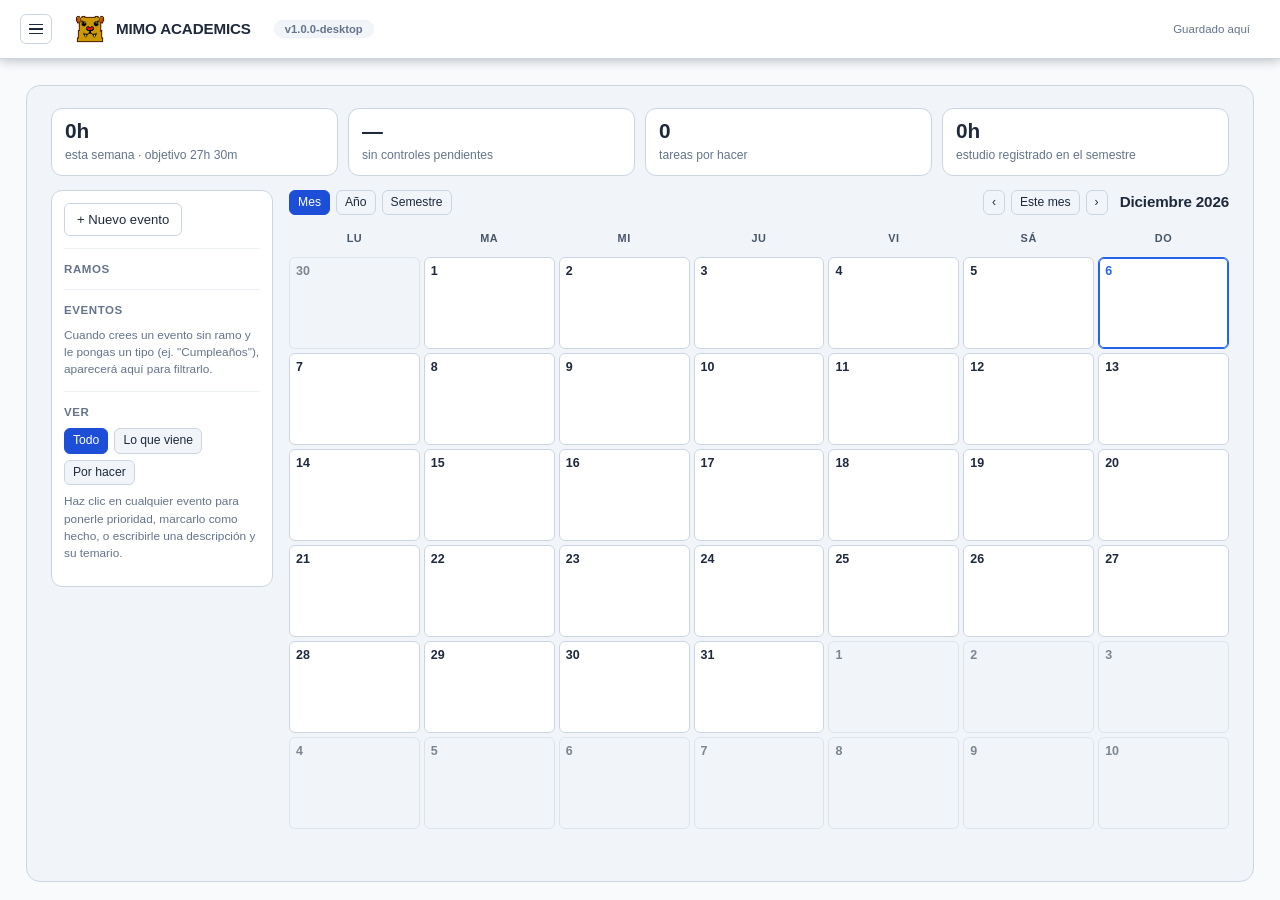
==== index.html @ 7f1ddf47 "Ajustes de la seccion Tiempo: avisos, notificacion del sistema y timbre La ventana de Tiempo deja de" ====
<!DOCTYPE html>
<html lang="es">
<head>
<meta charset="utf-8">
<meta name="viewport" content="width=device-width, initial-scale=1">
<!-- PWA: el manifiesto permite INSTALAR la app; theme-color tine la barra del sistema.
     Solo tienen efecto servida por http(s) (el lanzador); con file:// se ignoran. -->
<link rel="manifest" href="manifest.json">
<meta name="theme-color" content="#2563eb">
<title>Mimo Academics 1.0.0-desktop</title>
<!-- La version NO se escribe a mano en ningun sitio: aqui va el marcador 1.0.0-desktop y la
     pone el armador (mimo_config/construir/index.py) al construir, desde su unica VERSION.
     El armador escribe tambien version.json. Subir de version = cambiar UNA linea: VERSION.
     #datos-version[data-local], mas abajo, lleva el MISMO marcador; de ahi lo lee el semaforo
     (06-actualizar.js). No repongas un numero a mano: el armador aborta si no lo encuentra. -->
<!-- El icono de la pestana. PNG propio, 32x32, ruta relativa: vale igual en el lanzador
     y al abrir el archivo con doble clic. -->
<link rel="icon" type="image/png" href="iconos/icon-32.png">
<!-- El estilo, en dos capas: general.css trae la estructura y la forma (tipografia,
     tamanos, rejillas), y cada tema-*.css trae SOLO la paleta de colores de un tema.
     Se cargan todos los temas y el que manda es la clase que lleva el <body>; asi cambiar
     de tema es instantaneo y no hay que recargar nada. -->
<link rel="stylesheet" href="css/general.css">
<!-- La ventana de aviso propia. Sustituye a confirm/alert/prompt: en la aplicacion de
     escritorio esos dialogos NO se muestran, y un boton que borra seguia sin consultar. -->
<link rel="stylesheet" href="css/aviso.css">
<link rel="stylesheet" href="css/tema-clasico.css">
<link rel="stylesheet" href="css/tema-negro.css">
<link rel="stylesheet" href="css/tema-medianoche.css">
<link rel="stylesheet" href="css/tema-deepsea.css">
<link rel="stylesheet" href="css/tema-bosque.css">
<link rel="stylesheet" href="css/tema-sepia.css">
<link rel="stylesheet" href="css/tema-vino.css">
<link rel="stylesheet" href="css/tema-pinky.css">
<link rel="stylesheet" href="css/tema-alto-contraste.css">
<!-- Ajustes avanzados: tema, colores de estado, densidad y demas. Lo llena el programa. -->
<style id="av-vars"></style>
</head>
<body class="tema-clasico">
<svg xmlns="http://www.w3.org/2000/svg" style="display:none" aria-hidden="true"><symbol id="ACC-01" data-nombre="pencil" viewBox="0 0 24 24" fill="none" stroke="currentColor" stroke-width="2" stroke-linecap="round" stroke-linejoin="round"><path d="M21.174 6.812a1 1 0 0 0-3.986-3.987L3.842 16.174a2 2 0 0 0-.5.83l-1.321 4.352a.5.5 0 0 0 .623.622l4.353-1.32a2 2 0 0 0 .83-.497z" /> <path d="m15 5 4 4" /></symbol>
<symbol id="ACC-02" data-nombre="copy" viewBox="0 0 24 24" fill="none" stroke="currentColor" stroke-width="2" stroke-linecap="round" stroke-linejoin="round"><rect x="8" y="8" rx="2" ry="2" /> <path d="M4 16c-1.1 0-2-.9-2-2V4c0-1.1.9-2 2-2h10c1.1 0 2 .9 2 2" /></symbol>
<symbol id="ACC-03" data-nombre="settings" viewBox="0 0 24 24" fill="none" stroke="currentColor" stroke-width="2" stroke-linecap="round" stroke-linejoin="round"><path d="M9.671 4.136a2.34 2.34 0 0 1 4.659 0 2.34 2.34 0 0 0 3.319 1.915 2.34 2.34 0 0 1 2.33 4.033 2.34 2.34 0 0 0 0 3.831 2.34 2.34 0 0 1-2.33 4.033 2.34 2.34 0 0 0-3.319 1.915 2.34 2.34 0 0 1-4.659 0 2.34 2.34 0 0 0-3.32-1.915 2.34 2.34 0 0 1-2.33-4.033 2.34 2.34 0 0 0 0-3.831A2.34 2.34 0 0 1 6.35 6.051a2.34 2.34 0 0 0 3.319-1.915" /> <circle cx="12" cy="12" r="3" /></symbol>
<symbol id="ACC-04" data-nombre="funnel" viewBox="0 0 24 24" fill="none" stroke="currentColor" stroke-width="2" stroke-linecap="round" stroke-linejoin="round"><path d="M10 20a1 1 0 0 0 .553.895l2 1A1 1 0 0 0 14 21v-7a2 2 0 0 1 .517-1.341L21.74 4.67A1 1 0 0 0 21 3H3a1 1 0 0 0-.742 1.67l7.225 7.989A2 2 0 0 1 10 14z" /></symbol>
<symbol id="ACC-05" data-nombre="plus" viewBox="0 0 24 24" fill="none" stroke="currentColor" stroke-width="2" stroke-linecap="round" stroke-linejoin="round"><path d="M5 12h14" /> <path d="M12 5v14" /></symbol>
<symbol id="ACC-06" data-nombre="minus" viewBox="0 0 24 24" fill="none" stroke="currentColor" stroke-width="2" stroke-linecap="round" stroke-linejoin="round"><path d="M5 12h14" /></symbol>
<symbol id="ACC-07" data-nombre="refresh-cw" viewBox="0 0 24 24" fill="none" stroke="currentColor" stroke-width="2" stroke-linecap="round" stroke-linejoin="round"><path d="M3 12a9 9 0 0 1 9-9 9.75 9.75 0 0 1 6.74 2.74L21 8" /> <path d="M21 3v5h-5" /> <path d="M21 12a9 9 0 0 1-9 9 9.75 9.75 0 0 1-6.74-2.74L3 16" /> <path d="M8 16H3v5" /></symbol>
<symbol id="ACC-08" data-nombre="share-2" viewBox="0 0 24 24" fill="none" stroke="currentColor" stroke-width="2" stroke-linecap="round" stroke-linejoin="round"><circle cx="18" cy="5" r="3" /> <circle cx="6" cy="12" r="3" /> <circle cx="18" cy="19" r="3" /> <line x1="8.59" x2="15.42" y1="13.51" y2="17.49" /> <line x1="15.41" x2="8.59" y1="6.51" y2="10.49" /></symbol>
<symbol id="ACC-09" data-nombre="printer" viewBox="0 0 24 24" fill="none" stroke="currentColor" stroke-width="2" stroke-linecap="round" stroke-linejoin="round"><path d="M6 18H4a2 2 0 0 1-2-2v-5a2 2 0 0 1 2-2h16a2 2 0 0 1 2 2v5a2 2 0 0 1-2 2h-2" /> <path d="M6 9V3a1 1 0 0 1 1-1h10a1 1 0 0 1 1 1v6" /> <rect x="6" y="14" rx="1" /></symbol>
<symbol id="ACC-10" data-nombre="clipboard" viewBox="0 0 24 24" fill="none" stroke="currentColor" stroke-width="2" stroke-linecap="round" stroke-linejoin="round"><rect x="8" y="2" rx="1" ry="1" /> <path d="M16 4h2a2 2 0 0 1 2 2v14a2 2 0 0 1-2 2H6a2 2 0 0 1-2-2V6a2 2 0 0 1 2-2h2" /></symbol>
<symbol id="ACC-11" data-nombre="scissors" viewBox="0 0 24 24" fill="none" stroke="currentColor" stroke-width="2" stroke-linecap="round" stroke-linejoin="round"><circle cx="6" cy="6" r="3" /> <path d="M8.12 8.12 12 12" /> <path d="M20 4 8.12 15.88" /> <circle cx="6" cy="18" r="3" /> <path d="M14.8 14.8 20 20" /></symbol>
<symbol id="ACC-12" data-nombre="undo" viewBox="0 0 24 24" fill="none" stroke="currentColor" stroke-width="2" stroke-linecap="round" stroke-linejoin="round"><path d="M3 7v6h6" /> <path d="M21 17a9 9 0 0 0-9-9 9 9 0 0 0-6 2.3L3 13" /></symbol>
<symbol id="ACC-13" data-nombre="redo" viewBox="0 0 24 24" fill="none" stroke="currentColor" stroke-width="2" stroke-linecap="round" stroke-linejoin="round"><path d="M21 7v6h-6" /> <path d="M3 17a9 9 0 0 1 9-9 9 9 0 0 1 6 2.3l3 2.7" /></symbol>
<symbol id="ACC-14" data-nombre="lock" viewBox="0 0 24 24" fill="none" stroke="currentColor" stroke-width="2" stroke-linecap="round" stroke-linejoin="round"><rect x="3" y="11" rx="2" ry="2" /> <path d="M7 11V7a5 5 0 0 1 10 0v4" /></symbol>
<symbol id="ACC-15" data-nombre="lock-open" viewBox="0 0 24 24" fill="none" stroke="currentColor" stroke-width="2" stroke-linecap="round" stroke-linejoin="round"><rect x="3" y="11" rx="2" ry="2" /> <path d="M7 11V7a5 5 0 0 1 9.9-1" /></symbol>
<symbol id="ARQ-01" data-nombre="folder" viewBox="0 0 24 24" fill="none" stroke="currentColor" stroke-width="2" stroke-linecap="round" stroke-linejoin="round"><path d="M20 20a2 2 0 0 0 2-2V8a2 2 0 0 0-2-2h-7.9a2 2 0 0 1-1.69-.9L9.6 3.9A2 2 0 0 0 7.93 3H4a2 2 0 0 0-2 2v13a2 2 0 0 0 2 2Z" /></symbol>
<symbol id="ARQ-02" data-nombre="folder-open" viewBox="0 0 24 24" fill="none" stroke="currentColor" stroke-width="2" stroke-linecap="round" stroke-linejoin="round"><path d="m6 14 1.5-2.9A2 2 0 0 1 9.24 10H20a2 2 0 0 1 1.94 2.5l-1.54 6a2 2 0 0 1-1.95 1.5H4a2 2 0 0 1-2-2V5a2 2 0 0 1 2-2h3.9a2 2 0 0 1 1.69.9l.81 1.2a2 2 0 0 0 1.67.9H18a2 2 0 0 1 2 2v2" /></symbol>
<symbol id="ARQ-03" data-nombre="file-text" viewBox="0 0 24 24" fill="none" stroke="currentColor" stroke-width="2" stroke-linecap="round" stroke-linejoin="round"><path d="M6 22a2 2 0 0 1-2-2V4a2 2 0 0 1 2-2h8a2.4 2.4 0 0 1 1.704.706l3.588 3.588A2.4 2.4 0 0 1 20 8v12a2 2 0 0 1-2 2z" /> <path d="M14 2v5a1 1 0 0 0 1 1h5" /> <path d="M10 9H8" /> <path d="M16 13H8" /> <path d="M16 17H8" /></symbol>
<symbol id="ARQ-04" data-nombre="image" viewBox="0 0 24 24" fill="none" stroke="currentColor" stroke-width="2" stroke-linecap="round" stroke-linejoin="round"><rect x="3" y="3" rx="2" ry="2" /> <circle cx="9" cy="9" r="2" /> <path d="m21 15-3.086-3.086a2 2 0 0 0-2.828 0L6 21" /></symbol>
<symbol id="ARQ-05" data-nombre="video" viewBox="0 0 24 24" fill="none" stroke="currentColor" stroke-width="2" stroke-linecap="round" stroke-linejoin="round"><path d="m16 13 5.223 3.482a.5.5 0 0 0 .777-.416V7.87a.5.5 0 0 0-.752-.432L16 10.5" /> <rect x="2" y="6" rx="2" /></symbol>
<symbol id="ARQ-06" data-nombre="music" viewBox="0 0 24 24" fill="none" stroke="currentColor" stroke-width="2" stroke-linecap="round" stroke-linejoin="round"><path d="M9 18V5l12-2v13" /> <circle cx="6" cy="18" r="3" /> <circle cx="18" cy="16" r="3" /></symbol>
<symbol id="ARQ-07" data-nombre="download" viewBox="0 0 24 24" fill="none" stroke="currentColor" stroke-width="2" stroke-linecap="round" stroke-linejoin="round"><path d="M12 15V3" /> <path d="M21 15v4a2 2 0 0 1-2 2H5a2 2 0 0 1-2-2v-4" /> <path d="m7 10 5 5 5-5" /></symbol>
<symbol id="ARQ-08" data-nombre="upload" viewBox="0 0 24 24" fill="none" stroke="currentColor" stroke-width="2" stroke-linecap="round" stroke-linejoin="round"><path d="M12 3v12" /> <path d="m17 8-5-5-5 5" /> <path d="M21 15v4a2 2 0 0 1-2 2H5a2 2 0 0 1-2-2v-4" /></symbol>
<symbol id="ARQ-09" data-nombre="trash" viewBox="0 0 24 24" fill="none" stroke="currentColor" stroke-width="2" stroke-linecap="round" stroke-linejoin="round"><path d="M10 11v6" /> <path d="M14 11v6" /> <path d="M19 6v14a2 2 0 0 1-2 2H7a2 2 0 0 1-2-2V6" /> <path d="M3 6h18" /> <path d="M8 6V4a2 2 0 0 1 2-2h4a2 2 0 0 1 2 2v2" /></symbol>
<symbol id="ARQ-10" data-nombre="save" viewBox="0 0 24 24" fill="none" stroke="currentColor" stroke-width="2" stroke-linecap="round" stroke-linejoin="round"><path d="M15.2 3a2 2 0 0 1 1.4.6l3.8 3.8a2 2 0 0 1 .6 1.4V19a2 2 0 0 1-2 2H5a2 2 0 0 1-2-2V5a2 2 0 0 1 2-2z" /> <path d="M17 21v-7a1 1 0 0 0-1-1H8a1 1 0 0 0-1 1v7" /> <path d="M7 3v4a1 1 0 0 0 1 1h7" /></symbol>
<symbol id="ARQ-11" data-nombre="file-archive" viewBox="0 0 24 24" fill="none" stroke="currentColor" stroke-width="2" stroke-linecap="round" stroke-linejoin="round"><path d="M13.659 22H18a2 2 0 0 0 2-2V8a2.4 2.4 0 0 0-.706-1.706l-3.588-3.588A2.4 2.4 0 0 0 14 2H6a2 2 0 0 0-2 2v11.5" /> <path d="M14 2v5a1 1 0 0 0 1 1h5" /> <path d="M8 12v-1" /> <path d="M8 18v-2" /> <path d="M8 7V6" /> <circle cx="8" cy="20" r="2" /></symbol>
<symbol id="ARQ-12" data-nombre="table" viewBox="0 0 24 24" fill="none" stroke="currentColor" stroke-width="2" stroke-linecap="round" stroke-linejoin="round"><path d="M12 3v18" /> <rect x="3" y="3" rx="2" /> <path d="M3 9h18" /> <path d="M3 15h18" /></symbol>
<symbol id="ARQ-13" data-nombre="file" viewBox="0 0 24 24" fill="none" stroke="currentColor" stroke-width="2" stroke-linecap="round" stroke-linejoin="round"><path d="M6 22a2 2 0 0 1-2-2V4a2 2 0 0 1 2-2h8a2.4 2.4 0 0 1 1.704.706l3.588 3.588A2.4 2.4 0 0 1 20 8v12a2 2 0 0 1-2 2z" />
  <path d="M14 2v5a1 1 0 0 0 1 1h5" /></symbol>
<symbol id="ARQ-14" data-nombre="files" viewBox="0 0 24 24" fill="none" stroke="currentColor" stroke-width="2" stroke-linecap="round" stroke-linejoin="round"><path d="M15 2h-4a2 2 0 0 0-2 2v11a2 2 0 0 0 2 2h8a2 2 0 0 0 2-2V8" />
  <path d="M16.706 2.706A2.4 2.4 0 0 0 15 2v5a1 1 0 0 0 1 1h5a2.4 2.4 0 0 0-.706-1.706z" />
  <path d="M5 7a2 2 0 0 0-2 2v11a2 2 0 0 0 2 2h8a2 2 0 0 0 1.732-1" /></symbol>
<symbol id="ARQ-15" data-nombre="file-plus" viewBox="0 0 24 24" fill="none" stroke="currentColor" stroke-width="2" stroke-linecap="round" stroke-linejoin="round"><path d="M6 22a2 2 0 0 1-2-2V4a2 2 0 0 1 2-2h8a2.4 2.4 0 0 1 1.704.706l3.588 3.588A2.4 2.4 0 0 1 20 8v12a2 2 0 0 1-2 2z" />
  <path d="M14 2v5a1 1 0 0 0 1 1h5" />
  <path d="M9 15h6" />
  <path d="M12 18v-6" /></symbol>
<symbol id="ARQ-16" data-nombre="file-check" viewBox="0 0 24 24" fill="none" stroke="currentColor" stroke-width="2" stroke-linecap="round" stroke-linejoin="round"><path d="M6 22a2 2 0 0 1-2-2V4a2 2 0 0 1 2-2h8a2.4 2.4 0 0 1 1.704.706l3.588 3.588A2.4 2.4 0 0 1 20 8v12a2 2 0 0 1-2 2z" />
  <path d="M14 2v5a1 1 0 0 0 1 1h5" />
  <path d="m9 15 2 2 4-4" /></symbol>
<symbol id="ARQ-17" data-nombre="file-x" viewBox="0 0 24 24" fill="none" stroke="currentColor" stroke-width="2" stroke-linecap="round" stroke-linejoin="round"><path d="M6 22a2 2 0 0 1-2-2V4a2 2 0 0 1 2-2h8a2.4 2.4 0 0 1 1.704.706l3.588 3.588A2.4 2.4 0 0 1 20 8v12a2 2 0 0 1-2 2z" />
  <path d="M14 2v5a1 1 0 0 0 1 1h5" />
  <path d="m14.5 12.5-5 5" />
  <path d="m9.5 12.5 5 5" /></symbol>
<symbol id="ARQ-18" data-nombre="file-clock" viewBox="0 0 24 24" fill="none" stroke="currentColor" stroke-width="2" stroke-linecap="round" stroke-linejoin="round"><path d="M16 22h2a2 2 0 0 0 2-2V8a2.4 2.4 0 0 0-.706-1.706l-3.588-3.588A2.4 2.4 0 0 0 14 2H6a2 2 0 0 0-2 2v2.85" />
  <path d="M14 2v5a1 1 0 0 0 1 1h5" />
  <path d="M8 14v2.2l1.6 1" />
  <circle cx="8" cy="16" r="6" /></symbol>
<symbol id="ARQ-19" data-nombre="file-search" viewBox="0 0 24 24" fill="none" stroke="currentColor" stroke-width="2" stroke-linecap="round" stroke-linejoin="round"><path d="M6 22a2 2 0 0 1-2-2V4a2 2 0 0 1 2-2h8a2.4 2.4 0 0 1 1.704.706l3.588 3.588A2.4 2.4 0 0 1 20 8v12a2 2 0 0 1-2 2z" />
  <path d="M14 2v5a1 1 0 0 0 1 1h5" />
  <circle cx="11.5" cy="14.5" r="2.5" />
  <path d="M13.3 16.3 15 18" /></symbol>
<symbol id="ARQ-20" data-nombre="folder-plus" viewBox="0 0 24 24" fill="none" stroke="currentColor" stroke-width="2" stroke-linecap="round" stroke-linejoin="round"><path d="M12 10v6" />
  <path d="M9 13h6" />
  <path d="M20 20a2 2 0 0 0 2-2V8a2 2 0 0 0-2-2h-7.9a2 2 0 0 1-1.69-.9L9.6 3.9A2 2 0 0 0 7.93 3H4a2 2 0 0 0-2 2v13a2 2 0 0 0 2 2Z" /></symbol>
<symbol id="ARQ-21" data-nombre="folder-check" viewBox="0 0 24 24" fill="none" stroke="currentColor" stroke-width="2" stroke-linecap="round" stroke-linejoin="round"><path d="M20 20a2 2 0 0 0 2-2V8a2 2 0 0 0-2-2h-7.9a2 2 0 0 1-1.69-.9L9.6 3.9A2 2 0 0 0 7.93 3H4a2 2 0 0 0-2 2v13a2 2 0 0 0 2 2Z" />
  <path d="m9 13 2 2 4-4" /></symbol>
<symbol id="ARQ-22" data-nombre="archive" viewBox="0 0 24 24" fill="none" stroke="currentColor" stroke-width="2" stroke-linecap="round" stroke-linejoin="round"><rect width="20" height="5" x="2" y="3" rx="1" />
  <path d="M4 8v11a2 2 0 0 0 2 2h12a2 2 0 0 0 2-2V8" />
  <path d="M10 12h4" /></symbol>
<symbol id="ARQ-23" data-nombre="copy" viewBox="0 0 24 24" fill="none" stroke="currentColor" stroke-width="2" stroke-linecap="round" stroke-linejoin="round"><rect width="14" height="14" x="8" y="8" rx="2" ry="2" />
  <path d="M4 16c-1.1 0-2-.9-2-2V4c0-1.1.9-2 2-2h10c1.1 0 2 .9 2 2" /></symbol>
<symbol id="ARQ-24" data-nombre="clipboard" viewBox="0 0 24 24" fill="none" stroke="currentColor" stroke-width="2" stroke-linecap="round" stroke-linejoin="round"><rect width="8" height="4" x="8" y="2" rx="1" ry="1" />
  <path d="M16 4h2a2 2 0 0 1 2 2v14a2 2 0 0 1-2 2H6a2 2 0 0 1-2-2V6a2 2 0 0 1 2-2h2" /></symbol>
<symbol id="ARQ-25" data-nombre="clipboard-list" viewBox="0 0 24 24" fill="none" stroke="currentColor" stroke-width="2" stroke-linecap="round" stroke-linejoin="round"><rect width="8" height="4" x="8" y="2" rx="1" ry="1" />
  <path d="M16 4h2a2 2 0 0 1 2 2v14a2 2 0 0 1-2 2H6a2 2 0 0 1-2-2V6a2 2 0 0 1 2-2h2" />
  <path d="M12 11h4" />
  <path d="M12 16h4" />
  <path d="M8 11h.01" />
  <path d="M8 16h.01" /></symbol>
<symbol id="ARQ-26" data-nombre="clipboard-check" viewBox="0 0 24 24" fill="none" stroke="currentColor" stroke-width="2" stroke-linecap="round" stroke-linejoin="round"><rect width="8" height="4" x="8" y="2" rx="1" ry="1" />
  <path d="M16 4h2a2 2 0 0 1 2 2v14a2 2 0 0 1-2 2H6a2 2 0 0 1-2-2V6a2 2 0 0 1 2-2h2" />
  <path d="m9 14 2 2 4-4" /></symbol>
<symbol id="ARQ-27" data-nombre="printer" viewBox="0 0 24 24" fill="none" stroke="currentColor" stroke-width="2" stroke-linecap="round" stroke-linejoin="round"><path d="M6 18H4a2 2 0 0 1-2-2v-5a2 2 0 0 1 2-2h16a2 2 0 0 1 2 2v5a2 2 0 0 1-2 2h-2" />
  <path d="M6 9V3a1 1 0 0 1 1-1h10a1 1 0 0 1 1 1v6" />
  <rect x="6" y="14" width="12" height="8" rx="1" /></symbol>
<symbol id="BAN-01" data-nombre="flag-triangle-right" viewBox="0 0 24 24" fill="none" stroke="currentColor" stroke-width="2" stroke-linecap="round" stroke-linejoin="round"><path d="M6 22V2.8a.8.8 0 0 1 1.17-.71l11.38 5.69a.8.8 0 0 1 0 1.44L6 15.5" /></symbol>
<symbol id="BAN-02" data-nombre="flag-off" viewBox="0 0 24 24" fill="none" stroke="currentColor" stroke-width="2" stroke-linecap="round" stroke-linejoin="round"><path d="M16 16c-3 0-5-2-8-2a6 6 0 0 0-4 1.528" />
  <path d="m2 2 20 20" />
  <path d="M4 22V4" />
  <path d="M7.656 2H8c3 0 5 2 7.333 2q2 0 3.067-.8A1 1 0 0 1 20 4v10.347" /></symbol>
<symbol id="BAN-03" data-nombre="flag-triangle-left" viewBox="0 0 24 24" fill="none" stroke="currentColor" stroke-width="2" stroke-linecap="round" stroke-linejoin="round"><path d="M18 22V2.8a.8.8 0 0 0-1.17-.71L5.45 7.78a.8.8 0 0 0 0 1.44L18 15.5" /></symbol>
<symbol id="CLI-01" data-nombre="cloud-snow" viewBox="0 0 24 24" fill="none" stroke="currentColor" stroke-width="2" stroke-linecap="round" stroke-linejoin="round"><path d="M4 14.899A7 7 0 1 1 15.71 8h1.79a4.5 4.5 0 0 1 2.5 8.242" />
  <path d="M8 15h.01" />
  <path d="M8 19h.01" />
  <path d="M12 17h.01" />
  <path d="M12 21h.01" />
  <path d="M16 15h.01" />
  <path d="M16 19h.01" /></symbol>
<symbol id="CLI-02" data-nombre="cloud-lightning" viewBox="0 0 24 24" fill="none" stroke="currentColor" stroke-width="2" stroke-linecap="round" stroke-linejoin="round"><path d="M6 16.326A7 7 0 1 1 15.71 8h1.79a4.5 4.5 0 0 1 .5 8.973" />
  <path d="m13 12-3 5h4l-3 5" /></symbol>
<symbol id="CLI-03" data-nombre="cloud-drizzle" viewBox="0 0 24 24" fill="none" stroke="currentColor" stroke-width="2" stroke-linecap="round" stroke-linejoin="round"><path d="M4 14.899A7 7 0 1 1 15.71 8h1.79a4.5 4.5 0 0 1 2.5 8.242" />
  <path d="M8 19v1" />
  <path d="M8 14v1" />
  <path d="M16 19v1" />
  <path d="M16 14v1" />
  <path d="M12 21v1" />
  <path d="M12 16v1" /></symbol>
<symbol id="CLI-04" data-nombre="cloud-fog" viewBox="0 0 24 24" fill="none" stroke="currentColor" stroke-width="2" stroke-linecap="round" stroke-linejoin="round"><path d="M4 14.899A7 7 0 1 1 15.71 8h1.79a4.5 4.5 0 0 1 2.5 8.242" />
  <path d="M16 17H7" />
  <path d="M17 21H9" /></symbol>
<symbol id="CLI-05" data-nombre="cloud-sun" viewBox="0 0 24 24" fill="none" stroke="currentColor" stroke-width="2" stroke-linecap="round" stroke-linejoin="round"><path d="M12 2v2" />
  <path d="m4.93 4.93 1.41 1.41" />
  <path d="M20 12h2" />
  <path d="m19.07 4.93-1.41 1.41" />
  <path d="M15.947 12.65a4 4 0 0 0-5.925-4.128" />
  <path d="M13 22H7a5 5 0 1 1 4.9-6H13a3 3 0 0 1 0 6Z" /></symbol>
<symbol id="CLI-06" data-nombre="cloud-moon" viewBox="0 0 24 24" fill="none" stroke="currentColor" stroke-width="2" stroke-linecap="round" stroke-linejoin="round"><path d="M13 16a3 3 0 0 1 0 6H7a5 5 0 1 1 4.9-6z" />
  <path d="M18.376 14.512a6 6 0 0 0 3.461-4.127c.148-.625-.659-.97-1.248-.714a4 4 0 0 1-5.259-5.26c.255-.589-.09-1.395-.716-1.248a6 6 0 0 0-4.594 5.36" /></symbol>
<symbol id="CLI-07" data-nombre="cloudy" viewBox="0 0 24 24" fill="none" stroke="currentColor" stroke-width="2" stroke-linecap="round" stroke-linejoin="round"><path d="M17.5 12a1 1 0 1 1 0 9H9.006a7 7 0 1 1 6.702-9z" />
  <path d="M21.832 9A3 3 0 0 0 19 7h-2.207a5.5 5.5 0 0 0-10.72.61" /></symbol>
<symbol id="CLI-08" data-nombre="thermometer" viewBox="0 0 24 24" fill="none" stroke="currentColor" stroke-width="2" stroke-linecap="round" stroke-linejoin="round"><path d="M14 4v10.54a4 4 0 1 1-4 0V4a2 2 0 0 1 4 0Z" /></symbol>
<symbol id="CLI-09" data-nombre="thermometer-sun" viewBox="0 0 24 24" fill="none" stroke="currentColor" stroke-width="2" stroke-linecap="round" stroke-linejoin="round"><path d="M12 2v2" />
  <path d="M12 8a4 4 0 0 0-1.645 7.647" />
  <path d="M2 12h2" />
  <path d="M20 14.54a4 4 0 1 1-4 0V4a2 2 0 0 1 4 0z" />
  <path d="m4.93 4.93 1.41 1.41" />
  <path d="m6.34 17.66-1.41 1.41" /></symbol>
<symbol id="CLI-10" data-nombre="thermometer-snowflake" viewBox="0 0 24 24" fill="none" stroke="currentColor" stroke-width="2" stroke-linecap="round" stroke-linejoin="round"><path d="m10 20-1.25-2.5L6 18" />
  <path d="M10 4 8.75 6.5 6 6" />
  <path d="M10.585 15H10" />
  <path d="M2 12h6.5L10 9" />
  <path d="M20 14.54a4 4 0 1 1-4 0V4a2 2 0 0 1 4 0z" />
  <path d="m4 10 1.5 2L4 14" />
  <path d="m7 21 3-6-1.5-3" />
  <path d="m7 3 3 6h2" /></symbol>
<symbol id="CLI-11" data-nombre="droplets" viewBox="0 0 24 24" fill="none" stroke="currentColor" stroke-width="2" stroke-linecap="round" stroke-linejoin="round"><path d="M7 16.3c2.2 0 4-1.83 4-4.05 0-1.16-.57-2.26-1.71-3.19S7.29 6.75 7 5.3c-.29 1.45-1.14 2.84-2.29 3.76S3 11.1 3 12.25c0 2.22 1.8 4.05 4 4.05z" />
  <path d="M12.56 6.6A10.97 10.97 0 0 0 14 3.02c.5 2.5 2 4.9 4 6.5s3 3.5 3 5.5a6.98 6.98 0 0 1-11.91 4.97" /></symbol>
<symbol id="CLI-12" data-nombre="umbrella" viewBox="0 0 24 24" fill="none" stroke="currentColor" stroke-width="2" stroke-linecap="round" stroke-linejoin="round"><path d="M12 13v7a2 2 0 0 0 4 0" />
  <path d="M12 2v2" />
  <path d="M20.992 13a1 1 0 0 0 .97-1.274 10.284 10.284 0 0 0-19.923 0A1 1 0 0 0 3 13z" /></symbol>
<symbol id="CLI-13" data-nombre="rainbow" viewBox="0 0 24 24" fill="none" stroke="currentColor" stroke-width="2" stroke-linecap="round" stroke-linejoin="round"><path d="M22 17a10 10 0 0 0-20 0" />
  <path d="M6 17a6 6 0 0 1 12 0" />
  <path d="M10 17a2 2 0 0 1 4 0" /></symbol>
<symbol id="CLI-14" data-nombre="tornado" viewBox="0 0 24 24" fill="none" stroke="currentColor" stroke-width="2" stroke-linecap="round" stroke-linejoin="round"><path d="M21 4H3" />
  <path d="M18 8H6" />
  <path d="M19 12H9" />
  <path d="M16 16h-6" />
  <path d="M11 20H9" /></symbol>
<symbol id="CLI-15" data-nombre="sun-dim" viewBox="0 0 24 24" fill="none" stroke="currentColor" stroke-width="2" stroke-linecap="round" stroke-linejoin="round"><circle cx="12" cy="12" r="4" />
  <path d="M12 4h.01" />
  <path d="M20 12h.01" />
  <path d="M12 20h.01" />
  <path d="M4 12h.01" />
  <path d="M17.657 6.343h.01" />
  <path d="M17.657 17.657h.01" />
  <path d="M6.343 17.657h.01" />
  <path d="M6.343 6.343h.01" /></symbol>
<symbol id="CLI-16" data-nombre="sun-medium" viewBox="0 0 24 24" fill="none" stroke="currentColor" stroke-width="2" stroke-linecap="round" stroke-linejoin="round"><circle cx="12" cy="12" r="4" />
  <path d="M12 3v1" />
  <path d="M12 20v1" />
  <path d="M3 12h1" />
  <path d="M20 12h1" />
  <path d="m18.364 5.636-.707.707" />
  <path d="m6.343 17.657-.707.707" />
  <path d="m5.636 5.636.707.707" />
  <path d="m17.657 17.657.707.707" /></symbol>
<symbol id="COM-01" data-nombre="shopping-cart" viewBox="0 0 24 24" fill="none" stroke="currentColor" stroke-width="2" stroke-linecap="round" stroke-linejoin="round"><path d="m2.05 2.05 1.099-.028a1 1 0 0 1 1.008.815l2.69 14.347A1 1 0 0 0 7.83 18H18" /> <path d="M4.563 5h16.435a1 1 0 0 1 .981 1.204l-1.026 6.226A2 2 0 0 1 18.962 14H6.25" /> <circle cx="18" cy="20" r="2" /> <circle cx="8" cy="20" r="2" /></symbol>
<symbol id="COM-02" data-nombre="shopping-bag" viewBox="0 0 24 24" fill="none" stroke="currentColor" stroke-width="2" stroke-linecap="round" stroke-linejoin="round"><path d="M16 10a4 4 0 0 1-8 0" /> <path d="M3.103 6.034h17.794" /> <path d="M3.4 5.467a2 2 0 0 0-.4 1.2V20a2 2 0 0 0 2 2h14a2 2 0 0 0 2-2V6.667a2 2 0 0 0-.4-1.2l-2-2.667A2 2 0 0 0 17 2H7a2 2 0 0 0-1.6.8z" /></symbol>
<symbol id="COM-03" data-nombre="tag" viewBox="0 0 24 24" fill="none" stroke="currentColor" stroke-width="2" stroke-linecap="round" stroke-linejoin="round"><path d="M12.586 2.586A2 2 0 0 0 11.172 2H4a2 2 0 0 0-2 2v7.172a2 2 0 0 0 .586 1.414l8.704 8.704a2.426 2.426 0 0 0 3.42 0l6.58-6.58a2.426 2.426 0 0 0 0-3.42z" /> <circle cx="7.5" cy="7.5" r=".5" fill="currentColor" /></symbol>
<symbol id="COM-04" data-nombre="gift" viewBox="0 0 24 24" fill="none" stroke="currentColor" stroke-width="2" stroke-linecap="round" stroke-linejoin="round"><path d="M12 7v14" /> <path d="M20 11v8a2 2 0 0 1-2 2H6a2 2 0 0 1-2-2v-8" /> <path d="M7.5 7a1 1 0 0 1 0-5A4.8 8 0 0 1 12 7a4.8 8 0 0 1 4.5-5 1 1 0 0 1 0 5" /> <rect x="3" y="7" rx="1" /></symbol>
<symbol id="COM-05" data-nombre="credit-card" viewBox="0 0 24 24" fill="none" stroke="currentColor" stroke-width="2" stroke-linecap="round" stroke-linejoin="round"><rect x="2" y="5" rx="2" /> <line x1="2" x2="22" y1="10" y2="10" /> <path d="M6 14h2" /></symbol>
<symbol id="COM-06" data-nombre="wallet" viewBox="0 0 24 24" fill="none" stroke="currentColor" stroke-width="2" stroke-linecap="round" stroke-linejoin="round"><path d="M19 7V4a1 1 0 0 0-1-1H5a2 2 0 0 0 0 4h15a1 1 0 0 1 1 1v4h-3a2 2 0 0 0 0 4h3a1 1 0 0 0 1-1v-2a1 1 0 0 0-1-1" /> <path d="M3 5v14a2 2 0 0 0 2 2h15a1 1 0 0 0 1-1v-4" /></symbol>
<symbol id="COM-07" data-nombre="coins" viewBox="0 0 24 24" fill="none" stroke="currentColor" stroke-width="2" stroke-linecap="round" stroke-linejoin="round"><path d="M13.744 17.736a6 6 0 1 1-7.48-7.48" /> <path d="M15 6h1v4" /> <path d="m6.134 14.768.866-.5 2 3.464" /> <circle cx="16" cy="8" r="6" /></symbol>
<symbol id="COM-08" data-nombre="dollar-sign" viewBox="0 0 24 24" fill="none" stroke="currentColor" stroke-width="2" stroke-linecap="round" stroke-linejoin="round"><line x1="12" x2="12" y1="2" y2="22" /> <path d="M17 5H9.5a3.5 3.5 0 0 0 0 7h5a3.5 3.5 0 0 1 0 7H6" /></symbol>
<symbol id="COM-09" data-nombre="receipt" viewBox="0 0 24 24" fill="none" stroke="currentColor" stroke-width="2" stroke-linecap="round" stroke-linejoin="round"><path d="M12 17V7" /> <path d="M16 8h-6a2 2 0 0 0 0 4h4a2 2 0 0 1 0 4H8" /> <path d="M4 3a1 1 0 0 1 1-1 1.3 1.3 0 0 1 .7.2l.933.6a1.3 1.3 0 0 0 1.4 0l.934-.6a1.3 1.3 0 0 1 1.4 0l.933.6a1.3 1.3 0 0 0 1.4 0l.933-.6a1.3 1.3 0 0 1 1.4 0l.934.6a1.3 1.3 0 0 0 1.4 0l.933-.6A1.3 1.3 0 0 1 19 2a1 1 0 0 1 1 1v18a1 1 0 0 1-1 1 1.3 1.3 0 0 1-.7-.2l-.933-.6a1.3 1.3 0 0 0-1.4 0l-.934.6a1.3 1.3 0 0 1-1.4 0l-.933-.6a1.3 1.3 0 0 0-1.4 0l-.933.6a1.3 1.3 0 0 1-1.4 0l-.934-.6a1.3 1.3 0 0 0-1.4 0l-.933.6a1.3 1.3 0 0 1-.7.2 1 1 0 0 1-1-1z" /></symbol>
<symbol id="COM-10" data-nombre="percent" viewBox="0 0 24 24" fill="none" stroke="currentColor" stroke-width="2" stroke-linecap="round" stroke-linejoin="round"><line x1="19" x2="5" y1="5" y2="19" /> <circle cx="6.5" cy="6.5" r="2.5" /> <circle cx="17.5" cy="17.5" r="2.5" /></symbol>
<symbol id="COM-11" data-nombre="truck" viewBox="0 0 24 24" fill="none" stroke="currentColor" stroke-width="2" stroke-linecap="round" stroke-linejoin="round"><path d="M14 18V6a2 2 0 0 0-2-2H4a2 2 0 0 0-2 2v11a1 1 0 0 0 1 1h2" /> <path d="M15 18H9" /> <path d="M19 18h2a1 1 0 0 0 1-1v-3.65a1 1 0 0 0-.22-.624l-3.48-4.35A1 1 0 0 0 17.52 8H14" /> <circle cx="17" cy="18" r="2" /> <circle cx="7" cy="18" r="2" /></symbol>
<symbol id="COM-12" data-nombre="package" viewBox="0 0 24 24" fill="none" stroke="currentColor" stroke-width="2" stroke-linecap="round" stroke-linejoin="round"><path d="M11 21.73a2 2 0 0 0 2 0l7-4A2 2 0 0 0 21 16V8a2 2 0 0 0-1-1.73l-7-4a2 2 0 0 0-2 0l-7 4A2 2 0 0 0 3 8v8a2 2 0 0 0 1 1.73z" /> <path d="M12 22V12" /> <polyline points="3.29 7 12 12 20.71 7" /> <path d="m7.5 4.27 9 5.15" /></symbol>
<symbol id="COM-13" data-nombre="shopping-basket" viewBox="0 0 24 24" fill="none" stroke="currentColor" stroke-width="2" stroke-linecap="round" stroke-linejoin="round"><path d="m15 11-1 9" />
  <path d="m19 11-4-7" />
  <path d="M2 11h20" />
  <path d="m3.5 11 1.6 7.4a2 2 0 0 0 2 1.6h9.8a2 2 0 0 0 2-1.6l1.7-7.4" />
  <path d="M4.5 15.5h15" />
  <path d="m5 11 4-7" />
  <path d="m9 11 1 9" /></symbol>
<symbol id="COM-14" data-nombre="tags" viewBox="0 0 24 24" fill="none" stroke="currentColor" stroke-width="2" stroke-linecap="round" stroke-linejoin="round"><path d="M13.172 2a2 2 0 0 1 1.414.586l6.71 6.71a2.4 2.4 0 0 1 0 3.408l-4.592 4.592a2.4 2.4 0 0 1-3.408 0l-6.71-6.71A2 2 0 0 1 6 9.172V3a1 1 0 0 1 1-1z" />
  <path d="M2 7v6.172a2 2 0 0 0 .586 1.414l6.71 6.71a2.4 2.4 0 0 0 3.191.193" />
  <circle cx="10.5" cy="6.5" r=".5" fill="currentColor" /></symbol>
<symbol id="COM-15" data-nombre="package-check" viewBox="0 0 24 24" fill="none" stroke="currentColor" stroke-width="2" stroke-linecap="round" stroke-linejoin="round"><path d="M12 22V12" />
  <path d="m16 17 2 2 4-4" />
  <path d="M21 11.127V8a2 2 0 0 0-1-1.73l-7-4a2 2 0 0 0-2 0l-7 4A2 2 0 0 0 3 8v8a2 2 0 0 0 1 1.729l7 4a2 2 0 0 0 2 .001l1.32-.753" />
  <path d="M3.29 7 12 12l8.71-5" />
  <path d="m7.5 4.27 8.997 5.148" /></symbol>
<symbol id="COM-16" data-nombre="package-x" viewBox="0 0 24 24" fill="none" stroke="currentColor" stroke-width="2" stroke-linecap="round" stroke-linejoin="round"><path d="M12 22V12" />
  <path d="m16.5 14.5 5 5" />
  <path d="m16.5 19.5 5-5" />
  <path d="M21 10.5V8a2 2 0 0 0-1-1.73l-7-4a2 2 0 0 0-2 0l-7 4A2 2 0 0 0 3 8v8a2 2 0 0 0 1 1.729l7 4a2 2 0 0 0 2 .001l.13-.074" />
  <path d="M3.29 7 12 12l8.71-5" />
  <path d="m7.5 4.27 8.997 5.148" /></symbol>
<symbol id="COM-17" data-nombre="package-plus" viewBox="0 0 24 24" fill="none" stroke="currentColor" stroke-width="2" stroke-linecap="round" stroke-linejoin="round"><path d="M12 22V12" />
  <path d="M16 17h6" />
  <path d="M19 14v6" />
  <path d="M21 10.535V8a2 2 0 0 0-1-1.73l-7-4a2 2 0 0 0-2 0l-7 4A2 2 0 0 0 3 8v8a2 2 0 0 0 1 1.729l7 4a2 2 0 0 0 2 .001l1.675-.955" />
  <path d="M3.29 7 12 12l8.71-5" />
  <path d="m7.5 4.27 8.997 5.148" /></symbol>
<symbol id="DES-01" data-nombre="key" viewBox="0 0 24 24" fill="none" stroke="currentColor" stroke-width="2" stroke-linecap="round" stroke-linejoin="round"><path d="m2 21 9.6-9.6" /> <path d="m7.5 15.5 2.3 2.3a1 1 0 0 1 0 1.4l-2.1 2.1a1 1 0 0 1-1.4 0L4 19" /> <circle cx="15.5" cy="7.5" r="5.5" /></symbol>
<symbol id="DES-02" data-nombre="database" viewBox="0 0 24 24" fill="none" stroke="currentColor" stroke-width="2" stroke-linecap="round" stroke-linejoin="round"><ellipse cx="12" cy="5" rx="9" ry="3" /> <path d="M3 5V19A9 3 0 0 0 21 19V5" /> <path d="M3 12A9 3 0 0 0 21 12" /></symbol>
<symbol id="DES-03" data-nombre="server" viewBox="0 0 24 24" fill="none" stroke="currentColor" stroke-width="2" stroke-linecap="round" stroke-linejoin="round"><rect x="2" y="2" rx="2" ry="2" /> <rect x="2" y="14" rx="2" ry="2" /> <line x1="6" x2="6.01" y1="6" y2="6" /> <line x1="6" x2="6.01" y1="18" y2="18" /></symbol>
<symbol id="DES-04" data-nombre="cloud-upload" viewBox="0 0 24 24" fill="none" stroke="currentColor" stroke-width="2" stroke-linecap="round" stroke-linejoin="round"><path d="M12 13v8" /> <path d="M4 14.899A7 7 0 1 1 15.71 8h1.79a4.5 4.5 0 0 1 2.5 8.242" /> <path d="m8 17 4-4 4 4" /></symbol>
<symbol id="DES-05" data-nombre="cloud-download" viewBox="0 0 24 24" fill="none" stroke="currentColor" stroke-width="2" stroke-linecap="round" stroke-linejoin="round"><path d="M12 13v8l-4-4" /> <path d="m12 21 4-4" /> <path d="M4.393 15.269A7 7 0 1 1 15.71 8h1.79a4.5 4.5 0 0 1 2.436 8.284" /></symbol>
<symbol id="DES-06" data-nombre="git-branch" viewBox="0 0 24 24" fill="none" stroke="currentColor" stroke-width="2" stroke-linecap="round" stroke-linejoin="round"><path d="M15 6a9 9 0 0 0-9 9V3" /> <circle cx="18" cy="6" r="3" /> <circle cx="6" cy="18" r="3" /></symbol>
<symbol id="DES-07" data-nombre="git-merge" viewBox="0 0 24 24" fill="none" stroke="currentColor" stroke-width="2" stroke-linecap="round" stroke-linejoin="round"><circle cx="18" cy="18" r="3" /> <circle cx="6" cy="6" r="3" /> <path d="M6 21V9a9 9 0 0 0 9 9" /></symbol>
<symbol id="DES-08" data-nombre="bug" viewBox="0 0 24 24" fill="none" stroke="currentColor" stroke-width="2" stroke-linecap="round" stroke-linejoin="round"><path d="M12 20v-9" /> <path d="M14 7a4 4 0 0 1 4 4v3a6 6 0 0 1-12 0v-3a4 4 0 0 1 4-4z" /> <path d="M14.12 3.88 16 2" /> <path d="M21 21a4 4 0 0 0-3.81-4" /> <path d="M21 5a4 4 0 0 1-3.55 3.97" /> <path d="M22 13h-4" /> <path d="M3 21a4 4 0 0 1 3.81-4" /> <path d="M3 5a4 4 0 0 0 3.55 3.97" /> <path d="M6 13H2" /> <path d="m8 2 1.88 1.88" /> <path d="M9 7.13V6a3 3 0 1 1 6 0v1.13" /></symbol>
<symbol id="DES-09" data-nombre="wrench" viewBox="0 0 24 24" fill="none" stroke="currentColor" stroke-width="2" stroke-linecap="round" stroke-linejoin="round"><path d="M14.7 6.3a1 1 0 0 0 0 1.4l1.6 1.6a1 1 0 0 0 1.4 0l3.106-3.105c.32-.322.863-.22.983.218a6 6 0 0 1-8.259 7.057l-7.91 7.91a1 1 0 0 1-2.999-3l7.91-7.91a6 6 0 0 1 7.057-8.259c.438.12.54.662.219.984z" /></symbol>
<symbol id="DES-10" data-nombre="cpu" viewBox="0 0 24 24" fill="none" stroke="currentColor" stroke-width="2" stroke-linecap="round" stroke-linejoin="round"><path d="M12 20v2" /> <path d="M12 2v2" /> <path d="M17 20v2" /> <path d="M17 2v2" /> <path d="M2 12h2" /> <path d="M2 17h2" /> <path d="M2 7h2" /> <path d="M20 12h2" /> <path d="M20 17h2" /> <path d="M20 7h2" /> <path d="M7 20v2" /> <path d="M7 2v2" /> <rect x="4" y="4" rx="2" /> <rect x="8" y="8" rx="1" /></symbol>
<symbol id="DES-11" data-nombre="hard-drive" viewBox="0 0 24 24" fill="none" stroke="currentColor" stroke-width="2" stroke-linecap="round" stroke-linejoin="round"><path d="M10 16h.01" /> <path d="M2.212 11.577a2 2 0 0 0-.212.896V18a2 2 0 0 0 2 2h16a2 2 0 0 0 2-2v-5.527a2 2 0 0 0-.212-.896L18.55 5.11A2 2 0 0 0 16.76 4H7.24a2 2 0 0 0-1.79 1.11z" /> <path d="M21.946 12.013H2.054" /> <path d="M6 16h.01" /></symbol>
<symbol id="DES-12" data-nombre="memory-stick" viewBox="0 0 24 24" fill="none" stroke="currentColor" stroke-width="2" stroke-linecap="round" stroke-linejoin="round"><path d="M12 12v-2" /> <path d="M12 18v-2" /> <path d="M16 12v-2" /> <path d="M16 18v-2" /> <path d="M2 11h1.5" /> <path d="M20 18v-2" /> <path d="M20.5 11H22" /> <path d="M4 18v-2" /> <path d="M8 12v-2" /> <path d="M8 18v-2" /> <rect x="2" y="6" rx="2" /></symbol>
<symbol id="DES-13" data-nombre="code-xml" viewBox="0 0 24 24" fill="none" stroke="currentColor" stroke-width="2" stroke-linecap="round" stroke-linejoin="round"><path d="m18 16 4-4-4-4" />
  <path d="m6 8-4 4 4 4" />
  <path d="m14.5 4-5 16" /></symbol>
<symbol id="DES-14" data-nombre="terminal" viewBox="0 0 24 24" fill="none" stroke="currentColor" stroke-width="2" stroke-linecap="round" stroke-linejoin="round"><path d="M12 19h8" />
  <path d="m4 17 6-6-6-6" /></symbol>
<symbol id="DES-15" data-nombre="git-pull-request" viewBox="0 0 24 24" fill="none" stroke="currentColor" stroke-width="2" stroke-linecap="round" stroke-linejoin="round"><circle cx="18" cy="18" r="3" />
  <circle cx="6" cy="6" r="3" />
  <path d="M13 6h3a2 2 0 0 1 2 2v7" />
  <line x1="6" x2="6" y1="9" y2="21" /></symbol>
<symbol id="DES-16" data-nombre="server" viewBox="0 0 24 24" fill="none" stroke="currentColor" stroke-width="2" stroke-linecap="round" stroke-linejoin="round"><rect width="20" height="8" x="2" y="2" rx="2" ry="2" />
  <rect width="20" height="8" x="2" y="14" rx="2" ry="2" />
  <line x1="6" x2="6.01" y1="6" y2="6" />
  <line x1="6" x2="6.01" y1="18" y2="18" /></symbol>
<symbol id="DES-17" data-nombre="webhook" viewBox="0 0 24 24" fill="none" stroke="currentColor" stroke-width="2" stroke-linecap="round" stroke-linejoin="round"><path d="M18 16.98h-5.99c-1.1 0-1.95.94-2.48 1.9A4 4 0 0 1 2 17c.01-.7.2-1.4.57-2" />
  <path d="m6 17 3.13-5.78c.53-.97.1-2.18-.5-3.1a4 4 0 1 1 6.89-4.06" />
  <path d="m12 6 3.13 5.73C15.66 12.7 16.9 13 18 13a4 4 0 0 1 0 8" /></symbol>
<symbol id="DES-18" data-nombre="braces" viewBox="0 0 24 24" fill="none" stroke="currentColor" stroke-width="2" stroke-linecap="round" stroke-linejoin="round"><path d="M8 3H7a2 2 0 0 0-2 2v5a2 2 0 0 1-2 2 2 2 0 0 1 2 2v5c0 1.1.9 2 2 2h1" />
  <path d="M16 21h1a2 2 0 0 0 2-2v-5c0-1.1.9-2 2-2a2 2 0 0 1-2-2V5a2 2 0 0 0-2-2h-1" /></symbol>
<symbol id="DES-19" data-nombre="binary" viewBox="0 0 24 24" fill="none" stroke="currentColor" stroke-width="2" stroke-linecap="round" stroke-linejoin="round"><rect x="14" y="14" width="4" height="6" rx="2" />
  <rect x="6" y="4" width="4" height="6" rx="2" />
  <path d="M6 20h4" />
  <path d="M14 10h4" />
  <path d="M6 14h2v6" />
  <path d="M14 4h2v6" /></symbol>
<symbol id="DES-20" data-nombre="cpu" viewBox="0 0 24 24" fill="none" stroke="currentColor" stroke-width="2" stroke-linecap="round" stroke-linejoin="round"><path d="M12 20v2" />
  <path d="M12 2v2" />
  <path d="M17 20v2" />
  <path d="M17 2v2" />
  <path d="M2 12h2" />
  <path d="M2 17h2" />
  <path d="M2 7h2" />
  <path d="M20 12h2" />
  <path d="M20 17h2" />
  <path d="M20 7h2" />
  <path d="M7 20v2" />
  <path d="M7 2v2" />
  <rect x="4" y="4" width="16" height="16" rx="2" />
  <rect x="8" y="8" width="8" height="8" rx="1" /></symbol>
<symbol id="DES-21" data-nombre="memory-stick" viewBox="0 0 24 24" fill="none" stroke="currentColor" stroke-width="2" stroke-linecap="round" stroke-linejoin="round"><path d="M12 12v-2" />
  <path d="M12 18v-2" />
  <path d="M16 12v-2" />
  <path d="M16 18v-2" />
  <path d="M2 11h1.5" />
  <path d="M20 18v-2" />
  <path d="M20.5 11H22" />
  <path d="M4 18v-2" />
  <path d="M8 12v-2" />
  <path d="M8 18v-2" />
  <rect x="2" y="6" width="20" height="10" rx="2" /></symbol>
<symbol id="DES-22" data-nombre="network" viewBox="0 0 24 24" fill="none" stroke="currentColor" stroke-width="2" stroke-linecap="round" stroke-linejoin="round"><rect x="16" y="16" width="6" height="6" rx="1" />
  <rect x="2" y="16" width="6" height="6" rx="1" />
  <rect x="9" y="2" width="6" height="6" rx="1" />
  <path d="M5 16v-3a1 1 0 0 1 1-1h12a1 1 0 0 1 1 1v3" />
  <path d="M12 12V8" /></symbol>
<symbol id="DES-23" data-nombre="router" viewBox="0 0 24 24" fill="none" stroke="currentColor" stroke-width="2" stroke-linecap="round" stroke-linejoin="round"><rect width="20" height="8" x="2" y="14" rx="2" />
  <path d="M6.01 18H6" />
  <path d="M10.01 18H10" />
  <path d="M15 10v4" />
  <path d="M17.84 7.17a4 4 0 0 0-5.66 0" />
  <path d="M20.66 4.34a8 8 0 0 0-11.31 0" /></symbol>
<symbol id="DES-24" data-nombre="blocks" viewBox="0 0 24 24" fill="none" stroke="currentColor" stroke-width="2" stroke-linecap="round" stroke-linejoin="round"><path d="M10 22V7a1 1 0 0 0-1-1H4a2 2 0 0 0-2 2v12a2 2 0 0 0 2 2h12a2 2 0 0 0 2-2v-5a1 1 0 0 0-1-1H2" />
  <rect x="14" y="2" width="8" height="8" rx="1" /></symbol>
<symbol id="DES-25" data-nombre="workflow" viewBox="0 0 24 24" fill="none" stroke="currentColor" stroke-width="2" stroke-linecap="round" stroke-linejoin="round"><rect width="8" height="8" x="3" y="3" rx="2" />
  <path d="M7 11v4a2 2 0 0 0 2 2h4" />
  <rect width="8" height="8" x="13" y="13" rx="2" /></symbol>
<symbol id="DIN-01" data-nombre="euro" viewBox="0 0 24 24" fill="none" stroke="currentColor" stroke-width="2" stroke-linecap="round" stroke-linejoin="round"><path d="M4 10h12" />
  <path d="M4 14h9" />
  <path d="M19 6a7.7 7.7 0 0 0-5.2-2A7.9 7.9 0 0 0 6 12c0 4.4 3.5 8 7.8 8 2 0 3.8-.8 5.2-2" /></symbol>
<symbol id="DIN-02" data-nombre="japanese-yen" viewBox="0 0 24 24" fill="none" stroke="currentColor" stroke-width="2" stroke-linecap="round" stroke-linejoin="round"><path d="M12 9.5V21m0-11.5L6 3m6 6.5L18 3" />
  <path d="M6 15h12" />
  <path d="M6 11h12" /></symbol>
<symbol id="DIN-03" data-nombre="pound-sterling" viewBox="0 0 24 24" fill="none" stroke="currentColor" stroke-width="2" stroke-linecap="round" stroke-linejoin="round"><path d="M18 7c0-5.333-8-5.333-8 0" />
  <path d="M10 7v14" />
  <path d="M6 21h12" />
  <path d="M6 13h10" /></symbol>
<symbol id="DIN-04" data-nombre="bitcoin" viewBox="0 0 24 24" fill="none" stroke="currentColor" stroke-width="2" stroke-linecap="round" stroke-linejoin="round"><path d="M11.767 19.089c4.924.868 6.14-6.025 1.216-6.894m-1.216 6.894L5.86 18.047m5.908 1.042-.347 1.97m1.563-8.864c4.924.869 6.14-6.025 1.215-6.893m-1.215 6.893-3.94-.694m5.155-6.2L8.29 4.26m5.908 1.042.348-1.97M7.48 20.364l3.126-17.727" /></symbol>
<symbol id="DIN-05" data-nombre="banknote" viewBox="0 0 24 24" fill="none" stroke="currentColor" stroke-width="2" stroke-linecap="round" stroke-linejoin="round"><rect width="20" height="12" x="2" y="6" rx="2" />
  <circle cx="12" cy="12" r="2" />
  <path d="M6 12h.01M18 12h.01" /></symbol>
<symbol id="DIN-06" data-nombre="credit-card" viewBox="0 0 24 24" fill="none" stroke="currentColor" stroke-width="2" stroke-linecap="round" stroke-linejoin="round"><rect width="20" height="14" x="2" y="5" rx="2" />
  <line x1="2" x2="22" y1="10" y2="10" />
  <path d="M6 14h2" /></symbol>
<symbol id="DIN-07" data-nombre="receipt-text" viewBox="0 0 24 24" fill="none" stroke="currentColor" stroke-width="2" stroke-linecap="round" stroke-linejoin="round"><path d="M13 16H8" />
  <path d="M14 8H8" />
  <path d="M16 12H8" />
  <path d="M4 3a1 1 0 0 1 1-1 1.3 1.3 0 0 1 .7.2l.933.6a1.3 1.3 0 0 0 1.4 0l.934-.6a1.3 1.3 0 0 1 1.4 0l.933.6a1.3 1.3 0 0 0 1.4 0l.933-.6a1.3 1.3 0 0 1 1.4 0l.934.6a1.3 1.3 0 0 0 1.4 0l.933-.6A1.3 1.3 0 0 1 19 2a1 1 0 0 1 1 1v18a1 1 0 0 1-1 1 1.3 1.3 0 0 1-.7-.2l-.933-.6a1.3 1.3 0 0 0-1.4 0l-.934.6a1.3 1.3 0 0 1-1.4 0l-.933-.6a1.3 1.3 0 0 0-1.4 0l-.933.6a1.3 1.3 0 0 1-1.4 0l-.934-.6a1.3 1.3 0 0 0-1.4 0l-.933.6a1.3 1.3 0 0 1-.7.2 1 1 0 0 1-1-1z" /></symbol>
<symbol id="DIN-08" data-nombre="calculator" viewBox="0 0 24 24" fill="none" stroke="currentColor" stroke-width="2" stroke-linecap="round" stroke-linejoin="round"><rect width="16" height="20" x="4" y="2" rx="2" />
  <line x1="8" x2="16" y1="6" y2="6" />
  <line x1="16" x2="16" y1="14" y2="18" />
  <path d="M16 10h.01" />
  <path d="M12 10h.01" />
  <path d="M8 10h.01" />
  <path d="M12 14h.01" />
  <path d="M8 14h.01" />
  <path d="M12 18h.01" />
  <path d="M8 18h.01" /></symbol>
<symbol id="DIN-09" data-nombre="trending-up" viewBox="0 0 24 24" fill="none" stroke="currentColor" stroke-width="2" stroke-linecap="round" stroke-linejoin="round"><path d="M16 7h6v6" />
  <path d="m22 7-8.5 8.5-5-5L2 17" /></symbol>
<symbol id="DIN-10" data-nombre="trending-down" viewBox="0 0 24 24" fill="none" stroke="currentColor" stroke-width="2" stroke-linecap="round" stroke-linejoin="round"><path d="M16 17h6v-6" />
  <path d="m22 17-8.5-8.5-5 5L2 7" /></symbol>
<symbol id="DIN-11" data-nombre="chart-column" viewBox="0 0 24 24" fill="none" stroke="currentColor" stroke-width="2" stroke-linecap="round" stroke-linejoin="round"><path d="M3 3v16a2 2 0 0 0 2 2h16" />
  <path d="M18 17V9" />
  <path d="M13 17V5" />
  <path d="M8 17v-3" /></symbol>
<symbol id="DIN-12" data-nombre="scale" viewBox="0 0 24 24" fill="none" stroke="currentColor" stroke-width="2" stroke-linecap="round" stroke-linejoin="round"><path d="M12 3v18" />
  <path d="m19 8 3 8a5 5 0 0 1-6 0zV7" />
  <path d="M3 7h1a17 17 0 0 0 8-2 17 17 0 0 0 8 2h1" />
  <path d="m5 8 3 8a5 5 0 0 1-6 0zV7" />
  <path d="M7 21h10" /></symbol>
<symbol id="DIN-13" data-nombre="landmark" viewBox="0 0 24 24" fill="none" stroke="currentColor" stroke-width="2" stroke-linecap="round" stroke-linejoin="round"><path d="M10 18v-7" />
  <path d="M11.119 2.205a2 2 0 0 1 1.762 0l7.84 3.846A.5.5 0 0 1 20.5 7h-17a.5.5 0 0 1-.22-.949z" />
  <path d="M14 18v-7" />
  <path d="M18 18v-7" />
  <path d="M3 22h18" />
  <path d="M6 18v-7" /></symbol>
<symbol id="DIN-14" data-nombre="badge-percent" viewBox="0 0 24 24" fill="none" stroke="currentColor" stroke-width="2" stroke-linecap="round" stroke-linejoin="round"><path d="M3.85 8.62a4 4 0 0 1 4.78-4.77 4 4 0 0 1 6.74 0 4 4 0 0 1 4.78 4.78 4 4 0 0 1 0 6.74 4 4 0 0 1-4.77 4.78 4 4 0 0 1-6.75 0 4 4 0 0 1-4.78-4.77 4 4 0 0 1 0-6.76Z" />
  <path d="m15 9-6 6" />
  <path d="M9 9h.01" />
  <path d="M15 15h.01" /></symbol>
<symbol id="DIN-15" data-nombre="hand-coins" viewBox="0 0 24 24" fill="none" stroke="currentColor" stroke-width="2" stroke-linecap="round" stroke-linejoin="round"><path d="M11 15h2a2 2 0 1 0 0-4h-3c-.6 0-1.1.2-1.4.6L3 17" />
  <path d="m7 21 1.6-1.4c.3-.4.8-.6 1.4-.6h4c1.1 0 2.1-.4 2.8-1.2l4.6-4.4a2 2 0 0 0-2.75-2.91l-4.2 3.9" />
  <path d="m2 16 6 6" />
  <circle cx="16" cy="9" r="2.9" />
  <circle cx="6" cy="5" r="3" /></symbol>
<symbol id="DIN-16" data-nombre="piggy-bank" viewBox="0 0 24 24" fill="none" stroke="currentColor" stroke-width="2" stroke-linecap="round" stroke-linejoin="round"><path d="M11 17h3v2a1 1 0 0 0 1 1h2a1 1 0 0 0 1-1v-3a3.16 3.16 0 0 0 2-2h1a1 1 0 0 0 1-1v-2a1 1 0 0 0-1-1h-1a5 5 0 0 0-2-4V3a4 4 0 0 0-3.2 1.6l-.3.4H11a6 6 0 0 0-6 6v1a5 5 0 0 0 2 4v3a1 1 0 0 0 1 1h2a1 1 0 0 0 1-1z" />
  <path d="M16 10h.01" />
  <path d="M2 8v1a2 2 0 0 0 2 2h1" /></symbol>
<symbol id="EDI-01" data-nombre="book" viewBox="0 0 24 24" fill="none" stroke="currentColor" stroke-width="2" stroke-linecap="round" stroke-linejoin="round"><path d="M4 19.5v-15A2.5 2.5 0 0 1 6.5 2H19a1 1 0 0 1 1 1v18a1 1 0 0 1-1 1H6.5a1 1 0 0 1 0-5H20" /></symbol>
<symbol id="EDI-02" data-nombre="book-open" viewBox="0 0 24 24" fill="none" stroke="currentColor" stroke-width="2" stroke-linecap="round" stroke-linejoin="round"><path d="M12 5v16" /> <path d="M20.001 19A2 2 0 0022 17V5a2 2 0 00-1.999-2L16 3.002A5 5 0 0012 5a5 5 0 00-4-2H4a2 2 0 00-2 2v12a2 2 0 001.999 2H8a5 5 0 014 2 5 5 0 014-2z" /></symbol>
<symbol id="EDI-03" data-nombre="highlighter" viewBox="0 0 24 24" fill="none" stroke="currentColor" stroke-width="2" stroke-linecap="round" stroke-linejoin="round"><path d="m9 11-6 6v3h9l3-3" /> <path d="m22 12-4.6 4.6a2 2 0 0 1-2.8 0l-5.2-5.2a2 2 0 0 1 0-2.8L14 4" /></symbol>
<symbol id="EDI-04" data-nombre="notebook-pen" viewBox="0 0 24 24" fill="none" stroke="currentColor" stroke-width="2" stroke-linecap="round" stroke-linejoin="round"><path d="M13.4 2H6a2 2 0 0 0-2 2v16a2 2 0 0 0 2 2h12a2 2 0 0 0 2-2v-7.4" /> <path d="M2 6h4" /> <path d="M2 10h4" /> <path d="M2 14h4" /> <path d="M2 18h4" /> <path d="M21.378 5.626a1 1 0 1 0-3.004-3.004l-5.01 5.012a2 2 0 0 0-.506.854l-.837 2.87a.5.5 0 0 0 .62.62l2.87-.837a2 2 0 0 0 .854-.506z" /></symbol>
<symbol id="EDI-05" data-nombre="presentation" viewBox="0 0 24 24" fill="none" stroke="currentColor" stroke-width="2" stroke-linecap="round" stroke-linejoin="round"><path d="M2 3h20" /> <path d="M21 3v11a2 2 0 0 1-2 2H5a2 2 0 0 1-2-2V3" /> <path d="m7 21 5-5 5 5" /></symbol>
<symbol id="EDI-06" data-nombre="clipboard-list" viewBox="0 0 24 24" fill="none" stroke="currentColor" stroke-width="2" stroke-linecap="round" stroke-linejoin="round"><rect x="8" y="2" rx="1" ry="1" /> <path d="M16 4h2a2 2 0 0 1 2 2v14a2 2 0 0 1-2 2H6a2 2 0 0 1-2-2V6a2 2 0 0 1 2-2h2" /> <path d="M12 11h4" /> <path d="M12 16h4" /> <path d="M8 11h.01" /> <path d="M8 16h.01" /></symbol>
<symbol id="EDI-07" data-nombre="graduation-cap" viewBox="0 0 24 24" fill="none" stroke="currentColor" stroke-width="2" stroke-linecap="round" stroke-linejoin="round"><path d="M21.42 10.922a1 1 0 0 0-.019-1.838L12.83 5.18a2 2 0 0 0-1.66 0L2.6 9.08a1 1 0 0 0 0 1.832l8.57 3.908a2 2 0 0 0 1.66 0z" /> <path d="M22 10v6" /> <path d="M6 12.5V16a6 3 0 0 0 12 0v-3.5" /></symbol>
<symbol id="EDI-08" data-nombre="ruler" viewBox="0 0 24 24" fill="none" stroke="currentColor" stroke-width="2" stroke-linecap="round" stroke-linejoin="round"><path d="M21.3 15.3a2.4 2.4 0 0 1 0 3.4l-2.6 2.6a2.4 2.4 0 0 1-3.4 0L2.7 8.7a2.41 2.41 0 0 1 0-3.4l2.6-2.6a2.41 2.41 0 0 1 3.4 0Z" /> <path d="m14.5 12.5 2-2" /> <path d="m11.5 9.5 2-2" /> <path d="m8.5 6.5 2-2" /> <path d="m17.5 15.5 2-2" /></symbol>
<symbol id="EDI-09" data-nombre="paintbrush" viewBox="0 0 24 24" fill="none" stroke="currentColor" stroke-width="2" stroke-linecap="round" stroke-linejoin="round"><path d="m14.622 17.897-10.68-2.913" /> <path d="M18.376 2.622a1 1 0 1 1 3.002 3.002L17.36 9.643a.5.5 0 0 0 0 .707l.944.944a2.41 2.41 0 0 1 0 3.408l-.944.944a.5.5 0 0 1-.707 0L8.354 7.348a.5.5 0 0 1 0-.707l.944-.944a2.41 2.41 0 0 1 3.408 0l.944.944a.5.5 0 0 0 .707 0z" /> <path d="M9 8c-1.804 2.71-3.97 3.46-6.583 3.948a.507.507 0 0 0-.302.819l7.32 8.883a1 1 0 0 0 1.185.204C12.735 20.405 16 16.792 16 15" /></symbol>
<symbol id="EDI-10" data-nombre="palette" viewBox="0 0 24 24" fill="none" stroke="currentColor" stroke-width="2" stroke-linecap="round" stroke-linejoin="round"><path d="M12 22a1 1 0 0 1 0-20 10 9 0 0 1 10 9 5 5 0 0 1-5 5h-2.25a1.75 1.75 0 0 0-1.4 2.8l.3.4a1.75 1.75 0 0 1-1.4 2.8z" /> <circle cx="13.5" cy="6.5" r=".5" fill="currentColor" /> <circle cx="17.5" cy="10.5" r=".5" fill="currentColor" /> <circle cx="6.5" cy="12.5" r=".5" fill="currentColor" /> <circle cx="8.5" cy="7.5" r=".5" fill="currentColor" /></symbol>
<symbol id="EST-01" data-nombre="check" viewBox="0 0 24 24" fill="none" stroke="currentColor" stroke-width="2" stroke-linecap="round" stroke-linejoin="round"><path d="M20 6 9 17l-5-5" /></symbol>
<symbol id="EST-02" data-nombre="circle-check" viewBox="0 0 24 24" fill="none" stroke="currentColor" stroke-width="2" stroke-linecap="round" stroke-linejoin="round"><circle cx="12" cy="12" r="10" /> <path d="m16 9-5.5 5.5L8 12" /></symbol>
<symbol id="EST-03" data-nombre="triangle-alert" viewBox="0 0 24 24" fill="none" stroke="currentColor" stroke-width="2" stroke-linecap="round" stroke-linejoin="round"><path d="m21.73 18-8-14a2 2 0 0 0-3.48 0l-8 14A2 2 0 0 0 4 21h16a2 2 0 0 0 1.73-3" /> <path d="M12 9v4" /> <path d="M12 17h.01" /></symbol>
<symbol id="EST-04" data-nombre="circle-alert" viewBox="0 0 24 24" fill="none" stroke="currentColor" stroke-width="2" stroke-linecap="round" stroke-linejoin="round"><circle cx="12" cy="12" r="10" /> <line x1="12" x2="12" y1="8" y2="12" /> <line x1="12" x2="12.01" y1="16" y2="16" /></symbol>
<symbol id="EST-05" data-nombre="info" viewBox="0 0 24 24" fill="none" stroke="currentColor" stroke-width="2" stroke-linecap="round" stroke-linejoin="round"><circle cx="12" cy="12" r="10" /> <path d="M12 16v-4" /> <path d="M12 8h.01" /></symbol>
<symbol id="EST-06" data-nombre="clock" viewBox="0 0 24 24" fill="none" stroke="currentColor" stroke-width="2" stroke-linecap="round" stroke-linejoin="round"><circle cx="12" cy="12" r="10" /> <path d="M12 6v6l4 2" /></symbol>
<symbol id="EST-07" data-nombre="loader" viewBox="0 0 24 24" fill="none" stroke="currentColor" stroke-width="2" stroke-linecap="round" stroke-linejoin="round"><path d="M12 2v4" /> <path d="m16.2 7.8 2.9-2.9" /> <path d="M18 12h4" /> <path d="m16.2 16.2 2.9 2.9" /> <path d="M12 18v4" /> <path d="m4.9 19.1 2.9-2.9" /> <path d="M2 12h4" /> <path d="m4.9 4.9 2.9 2.9" /></symbol>
<symbol id="EST-08" data-nombre="star" viewBox="0 0 24 24" fill="none" stroke="currentColor" stroke-width="2" stroke-linecap="round" stroke-linejoin="round"><path d="M11.525 2.295a.53.53 0 0 1 .95 0l2.31 4.679a2.123 2.123 0 0 0 1.595 1.16l5.166.756a.53.53 0 0 1 .294.904l-3.736 3.638a2.123 2.123 0 0 0-.611 1.878l.882 5.14a.53.53 0 0 1-.771.56l-4.618-2.428a2.122 2.122 0 0 0-1.973 0L6.396 21.01a.53.53 0 0 1-.77-.56l.881-5.139a2.122 2.122 0 0 0-.611-1.879L2.16 9.795a.53.53 0 0 1 .294-.906l5.165-.755a2.122 2.122 0 0 0 1.597-1.16z" /></symbol>
<symbol id="EST-09" data-nombre="heart" viewBox="0 0 24 24" fill="none" stroke="currentColor" stroke-width="2" stroke-linecap="round" stroke-linejoin="round"><path d="M2 9.5a5.5 5.5 0 0 1 9.591-3.676.56.56 0 0 0 .818 0A5.49 5.49 0 0 1 22 9.5c0 2.29-1.5 4-3 5.5l-5.492 5.313a2 2 0 0 1-3 .019L5 15c-1.5-1.5-3-3.2-3-5.5" /></symbol>
<symbol id="EST-10" data-nombre="bookmark" viewBox="0 0 24 24" fill="none" stroke="currentColor" stroke-width="2" stroke-linecap="round" stroke-linejoin="round"><path d="M17 3a2 2 0 0 1 2 2v15a1 1 0 0 1-1.496.868l-4.512-2.578a2 2 0 0 0-1.984 0l-4.512 2.578A1 1 0 0 1 5 20V5a2 2 0 0 1 2-2z" /></symbol>
<symbol id="EST-11" data-nombre="eye" viewBox="0 0 24 24" fill="none" stroke="currentColor" stroke-width="2" stroke-linecap="round" stroke-linejoin="round"><path d="M2.062 12.348a1 1 0 0 1 0-.696 10.75 10.75 0 0 1 19.876 0 1 1 0 0 1 0 .696 10.75 10.75 0 0 1-19.876 0" /> <circle cx="12" cy="12" r="3" /></symbol>
<symbol id="EST-12" data-nombre="eye-off" viewBox="0 0 24 24" fill="none" stroke="currentColor" stroke-width="2" stroke-linecap="round" stroke-linejoin="round"><path d="M10.733 5.076a10.744 10.744 0 0 1 11.205 6.575 1 1 0 0 1 0 .696 10.747 10.747 0 0 1-1.444 2.49" /> <path d="M14.084 14.158a3 3 0 0 1-4.242-4.242" /> <path d="M17.479 17.499a10.75 10.75 0 0 1-15.417-5.151 1 1 0 0 1 0-.696 10.75 10.75 0 0 1 4.446-5.143" /> <path d="m2 2 20 20" /></symbol>
<symbol id="EST-13" data-nombre="shield" viewBox="0 0 24 24" fill="none" stroke="currentColor" stroke-width="2" stroke-linecap="round" stroke-linejoin="round"><path d="M20 13c0 5-3.5 7.5-7.66 8.95a1 1 0 0 1-.67-.01C7.5 20.5 4 18 4 13V6a1 1 0 0 1 1-1c2 0 4.5-1.2 6.24-2.72a1.17 1.17 0 0 1 1.52 0C14.51 3.81 17 5 19 5a1 1 0 0 1 1 1z" /></symbol>
<symbol id="EST-14" data-nombre="shield-check" viewBox="0 0 24 24" fill="none" stroke="currentColor" stroke-width="2" stroke-linecap="round" stroke-linejoin="round"><path d="M20 13c0 5-3.5 7.5-7.66 8.95a1 1 0 0 1-.67-.01C7.5 20.5 4 18 4 13V6a1 1 0 0 1 1-1c2 0 4.5-1.2 6.24-2.72a1.17 1.17 0 0 1 1.52 0C14.51 3.81 17 5 19 5a1 1 0 0 1 1 1z" /> <path d="m9 12 2 2 4-4" /></symbol>
<symbol id="EST-15" data-nombre="check-check" viewBox="0 0 24 24" fill="none" stroke="currentColor" stroke-width="2" stroke-linecap="round" stroke-linejoin="round"><path d="M18 6 7 17l-5-5" />
  <path d="m22 10-7.5 7.5L13 16" /></symbol>
<symbol id="EST-16" data-nombre="circle-check-big" viewBox="0 0 24 24" fill="none" stroke="currentColor" stroke-width="2" stroke-linecap="round" stroke-linejoin="round"><path d="M21.801 10A10 10 0 1 1 17 3.335" />
  <path d="m9 11 3 3L22 4" /></symbol>
<symbol id="EST-17" data-nombre="circle-x" viewBox="0 0 24 24" fill="none" stroke="currentColor" stroke-width="2" stroke-linecap="round" stroke-linejoin="round"><circle cx="12" cy="12" r="10" />
  <path d="m15 9-6 6" />
  <path d="m9 9 6 6" /></symbol>
<symbol id="EST-18" data-nombre="octagon-alert" viewBox="0 0 24 24" fill="none" stroke="currentColor" stroke-width="2" stroke-linecap="round" stroke-linejoin="round"><path d="M12 16h.01" />
  <path d="M12 8v4" />
  <path d="M15.312 2a2 2 0 0 1 1.414.586l4.688 4.688A2 2 0 0 1 22 8.688v6.624a2 2 0 0 1-.586 1.414l-4.688 4.688a2 2 0 0 1-1.414.586H8.688a2 2 0 0 1-1.414-.586l-4.688-4.688A2 2 0 0 1 2 15.312V8.688a2 2 0 0 1 .586-1.414l4.688-4.688A2 2 0 0 1 8.688 2z" /></symbol>
<symbol id="EST-19" data-nombre="ban" viewBox="0 0 24 24" fill="none" stroke="currentColor" stroke-width="2" stroke-linecap="round" stroke-linejoin="round"><circle cx="12" cy="12" r="10" />
  <path d="M4.929 4.929 19.07 19.071" /></symbol>
<symbol id="EST-20" data-nombre="star-half" viewBox="0 0 24 24" fill="none" stroke="currentColor" stroke-width="2" stroke-linecap="round" stroke-linejoin="round"><path d="M12 18.338a2.1 2.1 0 0 0-.987.244L6.396 21.01a.53.53 0 0 1-.77-.56l.881-5.139a2.12 2.12 0 0 0-.611-1.879L2.16 9.795a.53.53 0 0 1 .294-.906l5.165-.755a2.12 2.12 0 0 0 1.597-1.16l2.309-4.679A.53.53 0 0 1 12 2" /></symbol>
<symbol id="EST-21" data-nombre="heart-crack" viewBox="0 0 24 24" fill="none" stroke="currentColor" stroke-width="2" stroke-linecap="round" stroke-linejoin="round"><path d="M12.409 5.824c-.702.792-1.15 1.496-1.415 2.166l2.153 2.156a.5.5 0 0 1 0 .707l-2.293 2.293a.5.5 0 0 0 0 .707L12 15" />
  <path d="M13.508 20.313a2 2 0 0 1-3 .019L5 15c-1.5-1.5-3-3.2-3-5.5a5.5 5.5 0 0 1 9.591-3.677.6.6 0 0 0 .818.001A5.5 5.5 0 0 1 22 9.5c0 2.29-1.5 4-3 5.5z" /></symbol>
<symbol id="EST-22" data-nombre="loader-circle" viewBox="0 0 24 24" fill="none" stroke="currentColor" stroke-width="2" stroke-linecap="round" stroke-linejoin="round"><path d="M21 12a9 9 0 1 1-6.219-8.56" /></symbol>
<symbol id="EST-23" data-nombre="activity" viewBox="0 0 24 24" fill="none" stroke="currentColor" stroke-width="2" stroke-linecap="round" stroke-linejoin="round"><path d="M22 12h-2.48a2 2 0 0 0-1.93 1.46l-2.35 8.36a.25.25 0 0 1-.48 0L9.24 2.18a.25.25 0 0 0-.48 0l-2.35 8.36A2 2 0 0 1 4.49 12H2" /></symbol>
<symbol id="EST-24" data-nombre="signal" viewBox="0 0 24 24" fill="none" stroke="currentColor" stroke-width="2" stroke-linecap="round" stroke-linejoin="round"><path d="M2 20h.01" />
  <path d="M7 20v-4" />
  <path d="M12 20v-8" />
  <path d="M17 20V8" />
  <path d="M22 4v16" /></symbol>
<symbol id="EST-25" data-nombre="wifi-off" viewBox="0 0 24 24" fill="none" stroke="currentColor" stroke-width="2" stroke-linecap="round" stroke-linejoin="round"><path d="M12 20h.01" />
  <path d="M8.5 16.429a5 5 0 0 1 7 0" />
  <path d="M5 12.859a10 10 0 0 1 5.17-2.69" />
  <path d="M19 12.859a10 10 0 0 0-2.007-1.523" />
  <path d="M2 8.82a15 15 0 0 1 4.177-2.643" />
  <path d="M22 8.82a15 15 0 0 0-11.288-3.764" />
  <path d="m2 2 20 20" /></symbol>
<symbol id="EST-26" data-nombre="battery" viewBox="0 0 24 24" fill="none" stroke="currentColor" stroke-width="2" stroke-linecap="round" stroke-linejoin="round"><path d="M 22 14 L 22 10" />
  <rect x="2" y="6" width="16" height="12" rx="2" /></symbol>
<symbol id="EST-27" data-nombre="battery-low" viewBox="0 0 24 24" fill="none" stroke="currentColor" stroke-width="2" stroke-linecap="round" stroke-linejoin="round"><path d="M22 14v-4" />
  <path d="M6 14v-4" />
  <rect x="2" y="6" width="16" height="12" rx="2" /></symbol>
<symbol id="EST-28" data-nombre="battery-full" viewBox="0 0 24 24" fill="none" stroke="currentColor" stroke-width="2" stroke-linecap="round" stroke-linejoin="round"><path d="M10 10v4" />
  <path d="M14 10v4" />
  <path d="M22 14v-4" />
  <path d="M6 10v4" />
  <rect x="2" y="6" width="16" height="12" rx="2" /></symbol>
<symbol id="EST-29" data-nombre="power" viewBox="0 0 24 24" fill="none" stroke="currentColor" stroke-width="2" stroke-linecap="round" stroke-linejoin="round"><path d="M12 2v10" />
  <path d="M18.4 6.6a9 9 0 1 1-12.77.04" /></symbol>
<symbol id="HRR-01" data-nombre="drafting-compass" viewBox="0 0 24 24" fill="none" stroke="currentColor" stroke-width="2" stroke-linecap="round" stroke-linejoin="round"><path d="m12.99 6.74 1.93 3.44" />
  <path d="M19.136 12a10 10 0 0 1-14.271 0" />
  <path d="m21 21-2.16-3.84" />
  <path d="m3 21 8.02-14.26" />
  <circle cx="12" cy="5" r="2" /></symbol>
<symbol id="HRR-02" data-nombre="pencil-ruler" viewBox="0 0 24 24" fill="none" stroke="currentColor" stroke-width="2" stroke-linecap="round" stroke-linejoin="round"><path d="M13 7 8.7 2.7a2.41 2.41 0 0 0-3.4 0L2.7 5.3a2.41 2.41 0 0 0 0 3.4L7 13" />
  <path d="m8 6 2-2" />
  <path d="m18 16 2-2" />
  <path d="m17 11 4.3 4.3c.94.94.94 2.46 0 3.4l-2.6 2.6c-.94.94-2.46.94-3.4 0L11 17" />
  <path d="M21.174 6.812a1 1 0 0 0-3.986-3.987L3.842 16.174a2 2 0 0 0-.5.83l-1.321 4.352a.5.5 0 0 0 .623.622l4.353-1.32a2 2 0 0 0 .83-.497z" />
  <path d="m15 5 4 4" /></symbol>
<symbol id="HRR-03" data-nombre="crop" viewBox="0 0 24 24" fill="none" stroke="currentColor" stroke-width="2" stroke-linecap="round" stroke-linejoin="round"><path d="M6 2v14a2 2 0 0 0 2 2h14" />
  <path d="M18 22V8a2 2 0 0 0-2-2H2" /></symbol>
<symbol id="HRR-04" data-nombre="construction" viewBox="0 0 24 24" fill="none" stroke="currentColor" stroke-width="2" stroke-linecap="round" stroke-linejoin="round"><rect x="2" y="6" width="20" height="8" rx="1" />
  <path d="M17 14v7" />
  <path d="M7 14v7" />
  <path d="M17 3v3" />
  <path d="M7 3v3" />
  <path d="M10 14 2.3 6.3" />
  <path d="m14 6 7.7 7.7" />
  <path d="m8 6 8 8" /></symbol>
<symbol id="HRR-05" data-nombre="pickaxe" viewBox="0 0 24 24" fill="none" stroke="currentColor" stroke-width="2" stroke-linecap="round" stroke-linejoin="round"><path d="m14 13-8.381 8.38a1 1 0 0 1-3.001-3L11 9.999" />
  <path d="M15.973 4.027A13 13 0 0 0 5.902 2.373c-1.398.342-1.092 2.158.277 2.601a19.9 19.9 0 0 1 5.822 3.024" />
  <path d="M16.001 11.999a19.9 19.9 0 0 1 3.024 5.824c.444 1.369 2.26 1.676 2.603.278A13 13 0 0 0 20 8.069" />
  <path d="M18.352 3.352a1.205 1.205 0 0 0-1.704 0l-5.296 5.296a1.205 1.205 0 0 0 0 1.704l2.296 2.296a1.205 1.205 0 0 0 1.704 0l5.296-5.296a1.205 1.205 0 0 0 0-1.704z" /></symbol>
<symbol id="HRR-06" data-nombre="shovel" viewBox="0 0 24 24" fill="none" stroke="currentColor" stroke-width="2" stroke-linecap="round" stroke-linejoin="round"><path d="M21.56 4.56a1.5 1.5 0 0 1 0 2.122l-.47.47a3 3 0 0 1-4.212-.03 3 3 0 0 1 0-4.243l.44-.44a1.5 1.5 0 0 1 2.121 0z" />
  <path d="M3 22a1 1 0 0 1-1-1v-3.586a1 1 0 0 1 .293-.707l3.355-3.355a1.205 1.205 0 0 1 1.704 0l3.296 3.296a1.205 1.205 0 0 1 0 1.704l-3.355 3.355a1 1 0 0 1-.707.293z" />
  <path d="m9 15 7.879-7.878" /></symbol>
<symbol id="HRR-07" data-nombre="nut" viewBox="0 0 24 24" fill="none" stroke="currentColor" stroke-width="2" stroke-linecap="round" stroke-linejoin="round"><path d="M12 4V2" />
  <path d="M5 10v4a7.004 7.004 0 0 0 5.277 6.787c.412.104.802.292 1.102.592L12 22l.621-.621c.3-.3.69-.488 1.102-.592A7.003 7.003 0 0 0 19 14v-4" />
  <path d="M12 4C8 4 4.5 6 4 8c-.243.97-.919 1.952-2 3 1.31-.082 1.972-.29 3-1 .54.92.982 1.356 2 2 1.452-.647 1.954-1.098 2.5-2 .595.995 1.151 1.427 2.5 2 1.31-.621 1.862-1.058 2.5-2 .629.977 1.162 1.423 2.5 2 1.209-.548 1.68-.967 2-2 1.032.916 1.683 1.157 3 1-1.297-1.036-1.758-2.03-2-3-.5-2-4-4-8-4Z" /></symbol>
<symbol id="HRR-08" data-nombre="cog" viewBox="0 0 24 24" fill="none" stroke="currentColor" stroke-width="2" stroke-linecap="round" stroke-linejoin="round"><path d="M11 10.27 7 3.34" />
  <path d="m11 13.73-4 6.93" />
  <path d="M12 22v-2" />
  <path d="M12 2v2" />
  <path d="M14 12h8" />
  <path d="m17 20.66-1-1.73" />
  <path d="m17 3.34-1 1.73" />
  <path d="M2 12h2" />
  <path d="m20.66 17-1.73-1" />
  <path d="m20.66 7-1.73 1" />
  <path d="m3.34 17 1.73-1" />
  <path d="m3.34 7 1.73 1" />
  <circle cx="12" cy="12" r="2" />
  <circle cx="12" cy="12" r="8" /></symbol>
<symbol id="HRR-09" data-nombre="settings-2" viewBox="0 0 24 24" fill="none" stroke="currentColor" stroke-width="2" stroke-linecap="round" stroke-linejoin="round"><path d="M14 17H5" />
  <path d="M19 7h-9" />
  <circle cx="17" cy="17" r="3" />
  <circle cx="7" cy="7" r="3" /></symbol>
<symbol id="HRR-10" data-nombre="sliders-vertical" viewBox="0 0 24 24" fill="none" stroke="currentColor" stroke-width="2" stroke-linecap="round" stroke-linejoin="round"><path d="M10 8h4" />
  <path d="M12 21v-9" />
  <path d="M12 8V3" />
  <path d="M17 16h4" />
  <path d="M19 12V3" />
  <path d="M19 21v-5" />
  <path d="M3 14h4" />
  <path d="M5 10V3" />
  <path d="M5 21v-7" /></symbol>
<symbol id="IND-01" data-nombre="factory" viewBox="0 0 24 24" fill="none" stroke="currentColor" stroke-width="2" stroke-linecap="round" stroke-linejoin="round"><path d="M12 16h.01" />
  <path d="M16 16h.01" />
  <path d="M3 19a2 2 0 0 0 2 2h14a2 2 0 0 0 2-2V8.5a.5.5 0 0 0-.769-.422l-4.462 2.844A.5.5 0 0 1 15 10.5v-2a.5.5 0 0 0-.769-.422L9.77 10.922A.5.5 0 0 1 9 10.5V5a2 2 0 0 0-2-2H5a2 2 0 0 0-2 2z" />
  <path d="M8 16h.01" /></symbol>
<symbol id="IND-02" data-nombre="warehouse" viewBox="0 0 24 24" fill="none" stroke="currentColor" stroke-width="2" stroke-linecap="round" stroke-linejoin="round"><path d="M18 21V10a1 1 0 0 0-1-1H7a1 1 0 0 0-1 1v11" />
  <path d="M22 19a2 2 0 0 1-2 2H4a2 2 0 0 1-2-2V8a2 2 0 0 1 1.132-1.803l7.95-3.974a2 2 0 0 1 1.837 0l7.948 3.974A2 2 0 0 1 22 8z" />
  <path d="M6 13h12" />
  <path d="M6 17h12" /></symbol>
<symbol id="IND-03" data-nombre="container" viewBox="0 0 24 24" fill="none" stroke="currentColor" stroke-width="2" stroke-linecap="round" stroke-linejoin="round"><path d="M22 7.7c0-.6-.4-1.2-.8-1.5l-6.3-3.9a1.72 1.72 0 0 0-1.7 0l-10.3 6c-.5.2-.9.8-.9 1.4v6.6c0 .5.4 1.2.8 1.5l6.3 3.9a1.72 1.72 0 0 0 1.7 0l10.3-6c.5-.3.9-1 .9-1.5Z" />
  <path d="M10 21.9V14L2.1 9.1" />
  <path d="m10 14 11.9-6.9" />
  <path d="M14 19.8v-8.1" />
  <path d="M18 17.5V9.4" /></symbol>
<symbol id="IND-04" data-nombre="forklift" viewBox="0 0 24 24" fill="none" stroke="currentColor" stroke-width="2" stroke-linecap="round" stroke-linejoin="round"><path d="M12 12H5a2 2 0 0 0-2 2v5" />
  <path d="M15 19h7" />
  <path d="M16 19V2" />
  <path d="M6 12V7a2 2 0 0 1 2-2h2.172a2 2 0 0 1 1.414.586l3.828 3.828A2 2 0 0 1 16 10.828" />
  <path d="M7 19h4" />
  <circle cx="13" cy="19" r="2" />
  <circle cx="5" cy="19" r="2" /></symbol>
<symbol id="IND-05" data-nombre="hard-hat" viewBox="0 0 24 24" fill="none" stroke="currentColor" stroke-width="2" stroke-linecap="round" stroke-linejoin="round"><path d="M10 10V5a1 1 0 0 1 1-1h2a1 1 0 0 1 1 1v5" />
  <path d="M14 6a6 6 0 0 1 6 6v3" />
  <path d="M4 15v-3a6 6 0 0 1 6-6" />
  <rect x="2" y="15" width="20" height="4" rx="1" /></symbol>
<symbol id="IND-06" data-nombre="hammer" viewBox="0 0 24 24" fill="none" stroke="currentColor" stroke-width="2" stroke-linecap="round" stroke-linejoin="round"><path d="m15 12-9.373 9.373a1 1 0 0 1-3.001-3L12 9" />
  <path d="m18 15 4-4" />
  <path d="m21.5 11.5-1.914-1.914A2 2 0 0 1 19 8.172v-.344a2 2 0 0 0-.586-1.414l-1.657-1.657A6 6 0 0 0 12.516 3H9l1.243 1.243A6 6 0 0 1 12 8.485V10l2 2h1.172a2 2 0 0 1 1.414.586L18.5 14.5" /></symbol>
<symbol id="IND-07" data-nombre="drill" viewBox="0 0 24 24" fill="none" stroke="currentColor" stroke-width="2" stroke-linecap="round" stroke-linejoin="round"><path d="M10 18a1 1 0 0 1 1 1v2a1 1 0 0 1-1 1H5a3 3 0 0 1-3-3 1 1 0 0 1 1-1z" />
  <path d="M13 10H4a2 2 0 0 1-2-2V4a2 2 0 0 1 2-2h9a1 1 0 0 1 1 1v6a1 1 0 0 1-1 1l-.81 3.242a1 1 0 0 1-.97.758H8" />
  <path d="M14 4h3a1 1 0 0 1 1 1v2a1 1 0 0 1-1 1h-3" />
  <path d="M18 6h4" />
  <path d="m5 10-2 8" />
  <path d="m7 18 2-8" /></symbol>
<symbol id="IND-08" data-nombre="anvil" viewBox="0 0 24 24" fill="none" stroke="currentColor" stroke-width="2" stroke-linecap="round" stroke-linejoin="round"><path d="M7 10H6a4 4 0 0 1-4-4 1 1 0 0 1 1-1h4" />
  <path d="M7 5a1 1 0 0 1 1-1h13a1 1 0 0 1 1 1 7 7 0 0 1-7 7H8a1 1 0 0 1-1-1z" />
  <path d="M9 12v5" />
  <path d="M15 12v5" />
  <path d="M5 20a3 3 0 0 1 3-3h8a3 3 0 0 1 3 3 1 1 0 0 1-1 1H6a1 1 0 0 1-1-1" /></symbol>
<symbol id="IND-09" data-nombre="package-open" viewBox="0 0 24 24" fill="none" stroke="currentColor" stroke-width="2" stroke-linecap="round" stroke-linejoin="round"><path d="M12 22v-9" />
  <path d="M15.17 2.21a1.67 1.67 0 0 1 1.63 0L21 4.57a1.93 1.93 0 0 1 0 3.36L8.82 14.79a1.655 1.655 0 0 1-1.64 0L3 12.43a1.93 1.93 0 0 1 0-3.36z" />
  <path d="M20 13v3.87a2.06 2.06 0 0 1-1.11 1.83l-6 3.08a1.93 1.93 0 0 1-1.78 0l-6-3.08A2.06 2.06 0 0 1 4 16.87V13" />
  <path d="M21 12.43a1.93 1.93 0 0 0 0-3.36L8.83 2.2a1.64 1.64 0 0 0-1.63 0L3 4.57a1.93 1.93 0 0 0 0 3.36l12.18 6.86a1.636 1.636 0 0 0 1.63 0z" /></symbol>
<symbol id="IND-10" data-nombre="boxes" viewBox="0 0 24 24" fill="none" stroke="currentColor" stroke-width="2" stroke-linecap="round" stroke-linejoin="round"><path d="M2.97 12.92A2 2 0 0 0 2 14.63v3.24a2 2 0 0 0 .97 1.71l3 1.8a2 2 0 0 0 2.06 0L12 19v-5.5l-5-3-4.03 2.42Z" />
  <path d="m7 16.5-4.74-2.85" />
  <path d="m7 16.5 5-3" />
  <path d="M7 16.5v5.17" />
  <path d="M12 13.5V19l3.97 2.38a2 2 0 0 0 2.06 0l3-1.8a2 2 0 0 0 .97-1.71v-3.24a2 2 0 0 0-.97-1.71L17 10.5l-5 3Z" />
  <path d="m17 16.5-5-3" />
  <path d="m17 16.5 4.74-2.85" />
  <path d="M17 16.5v5.17" />
  <path d="M7.97 4.42A2 2 0 0 0 7 6.13v4.37l5 3 5-3V6.13a2 2 0 0 0-.97-1.71l-3-1.8a2 2 0 0 0-2.06 0l-3 1.8Z" />
  <path d="M12 8 7.26 5.15" />
  <path d="m12 8 4.74-2.85" />
  <path d="M12 13.5V8" /></symbol>
<symbol id="IND-11" data-nombre="truck-electric" viewBox="0 0 24 24" fill="none" stroke="currentColor" stroke-width="2" stroke-linecap="round" stroke-linejoin="round"><path d="M14 19V7a2 2 0 0 0-2-2H9" />
  <path d="M15 19H9" />
  <path d="M19 19h2a1 1 0 0 0 1-1v-3.65a1 1 0 0 0-.22-.62L18.3 9.38a1 1 0 0 0-.78-.38H14" />
  <path d="M2 13v5a1 1 0 0 0 1 1h2" />
  <path d="M4 3 2.15 5.15a.495.495 0 0 0 .35.86h2.15a.47.47 0 0 1 .35.86L3 9.02" />
  <circle cx="17" cy="19" r="2" />
  <circle cx="7" cy="19" r="2" /></symbol>
<symbol id="IND-12" data-nombre="bus" viewBox="0 0 24 24" fill="none" stroke="currentColor" stroke-width="2" stroke-linecap="round" stroke-linejoin="round"><path d="M8 6v6" />
  <path d="M15 6v6" />
  <path d="M2 12h19.6" />
  <path d="M18 18h3s.5-1.7.8-2.8c.1-.4.2-.8.2-1.2 0-.4-.1-.8-.2-1.2l-1.4-5C20.1 6.8 19.1 6 18 6H4a2 2 0 0 0-2 2v10h3" />
  <circle cx="7" cy="18" r="2" />
  <path d="M9 18h5" />
  <circle cx="16" cy="18" r="2" /></symbol>
<symbol id="IND-13" data-nombre="ship" viewBox="0 0 24 24" fill="none" stroke="currentColor" stroke-width="2" stroke-linecap="round" stroke-linejoin="round"><path d="M12 2v2" />
  <path d="M12 9.189V13" />
  <path d="M19 12V6a2 2 0 00-2-2H7a2 2 0 00-2 2v6" />
  <path d="M19.38 19A11.6 11.6 0 0021 13l-8.188-3.639a2 2 0 00-1.624 0L3 13.001a11.6 11.6 0 002.81 7.76" />
  <path d="M2 20c.6.5 1.2 1 2.5 1 2.5 0 2.5-2 5-2 1.3 0 1.9.5 2.5 1s1.2 1 2.5 1c2.5 0 2.5-2 5-2 1.3 0 1.9.5 2.5 1" /></symbol>
<symbol id="INT-01" data-nombre="layout-grid" viewBox="0 0 24 24" fill="none" stroke="currentColor" stroke-width="2" stroke-linecap="round" stroke-linejoin="round"><rect x="3" y="3" rx="1" /> <rect x="14" y="3" rx="1" /> <rect x="14" y="14" rx="1" /> <rect x="3" y="14" rx="1" /></symbol>
<symbol id="INT-02" data-nombre="list" viewBox="0 0 24 24" fill="none" stroke="currentColor" stroke-width="2" stroke-linecap="round" stroke-linejoin="round"><path d="M3 5h.01" /> <path d="M3 12h.01" /> <path d="M3 19h.01" /> <path d="M8 5h13" /> <path d="M8 12h13" /> <path d="M8 19h13" /></symbol>
<symbol id="INT-03" data-nombre="panel-left" viewBox="0 0 24 24" fill="none" stroke="currentColor" stroke-width="2" stroke-linecap="round" stroke-linejoin="round"><rect x="3" y="3" rx="2" /> <path d="M9 3v18" /></symbol>
<symbol id="INT-04" data-nombre="app-window" viewBox="0 0 24 24" fill="none" stroke="currentColor" stroke-width="2" stroke-linecap="round" stroke-linejoin="round"><rect x="2" y="4" rx="2" /> <path d="M10 4v4" /> <path d="M2 8h20" /> <path d="M6 4v4" /></symbol>
<symbol id="INT-05" data-nombre="layout-template" viewBox="0 0 24 24" fill="none" stroke="currentColor" stroke-width="2" stroke-linecap="round" stroke-linejoin="round"><rect x="3" y="3" rx="1" /> <rect x="3" y="14" rx="1" /> <rect x="16" y="14" rx="1" /></symbol>
<symbol id="INT-06" data-nombre="layers" viewBox="0 0 24 24" fill="none" stroke="currentColor" stroke-width="2" stroke-linecap="round" stroke-linejoin="round"><path d="M12.83 2.18a2 2 0 0 0-1.66 0L2.6 6.08a1 1 0 0 0 0 1.83l8.58 3.91a2 2 0 0 0 1.66 0l8.58-3.9a1 1 0 0 0 0-1.83z" /> <path d="M2 12a1 1 0 0 0 .58.91l8.6 3.91a2 2 0 0 0 1.65 0l8.58-3.9A1 1 0 0 0 22 12" /> <path d="M2 17a1 1 0 0 0 .58.91l8.6 3.91a2 2 0 0 0 1.65 0l8.58-3.9A1 1 0 0 0 22 17" /></symbol>
<symbol id="INT-07" data-nombre="move" viewBox="0 0 24 24" fill="none" stroke="currentColor" stroke-width="2" stroke-linecap="round" stroke-linejoin="round"><path d="M12 2v20" /> <path d="m15 19-3 3-3-3" /> <path d="m19 9 3 3-3 3" /> <path d="M2 12h20" /> <path d="m5 9-3 3 3 3" /> <path d="m9 5 3-3 3 3" /></symbol>
<symbol id="INT-08" data-nombre="maximize-2" viewBox="0 0 24 24" fill="none" stroke="currentColor" stroke-width="2" stroke-linecap="round" stroke-linejoin="round"><path d="M15 3h6v6" /> <path d="m21 3-7 7" /> <path d="m3 21 7-7" /> <path d="M9 21H3v-6" /></symbol>
<symbol id="INT-09" data-nombre="minimize-2" viewBox="0 0 24 24" fill="none" stroke="currentColor" stroke-width="2" stroke-linecap="round" stroke-linejoin="round"><path d="m14 10 7-7" /> <path d="M20 10h-6V4" /> <path d="m3 21 7-7" /> <path d="M4 14h6v6" /></symbol>
<symbol id="INT-10" data-nombre="pin" viewBox="0 0 24 24" fill="none" stroke="currentColor" stroke-width="2" stroke-linecap="round" stroke-linejoin="round"><path d="M12 17v5" /> <path d="M9 10.76a2 2 0 0 1-1.11 1.79l-1.78.9A2 2 0 0 0 5 15.24V16a1 1 0 0 0 1 1h12a1 1 0 0 0 1-1v-.76a2 2 0 0 0-1.11-1.79l-1.78-.9A2 2 0 0 1 15 10.76V7a1 1 0 0 1 1-1 2 2 0 0 0 0-4H8a2 2 0 0 0 0 4 1 1 0 0 1 1 1z" /></symbol>
<symbol id="INT-11" data-nombre="bell" viewBox="0 0 24 24" fill="none" stroke="currentColor" stroke-width="2" stroke-linecap="round" stroke-linejoin="round"><path d="M10.268 21a2 2 0 0 0 3.464 0" /> <path d="M3.262 15.326A1 1 0 0 0 4 17h16a1 1 0 0 0 .74-1.673C19.41 13.956 18 12.499 18 8A6 6 0 0 0 6 8c0 4.499-1.411 5.956-2.738 7.326" /></symbol>
<symbol id="INT-12" data-nombre="toggle-left" viewBox="0 0 24 24" fill="none" stroke="currentColor" stroke-width="2" stroke-linecap="round" stroke-linejoin="round"><circle cx="9" cy="12" r="3" /> <rect x="2" y="5" rx="7" /></symbol>
<symbol id="INT-13" data-nombre="sliders-horizontal" viewBox="0 0 24 24" fill="none" stroke="currentColor" stroke-width="2" stroke-linecap="round" stroke-linejoin="round"><path d="M10 5H3" /> <path d="M12 19H3" /> <path d="M14 3v4" /> <path d="M16 17v4" /> <path d="M21 12h-9" /> <path d="M21 19h-5" /> <path d="M21 5h-7" /> <path d="M8 10v4" /> <path d="M8 12H3" /></symbol>
<symbol id="INT-14" data-nombre="monitor" viewBox="0 0 24 24" fill="none" stroke="currentColor" stroke-width="2" stroke-linecap="round" stroke-linejoin="round"><rect width="20" height="14" x="2" y="3" rx="2" /> <line x1="8" x2="16" y1="21" y2="21" /> <line x1="12" x2="12" y1="17" y2="21" /></symbol>
<symbol id="INT-15" data-nombre="tablet" viewBox="0 0 24 24" fill="none" stroke="currentColor" stroke-width="2" stroke-linecap="round" stroke-linejoin="round"><rect x="4" y="2" rx="2" ry="2" /> <line x1="12" x2="12.01" y1="18" y2="18" /></symbol>
<symbol id="INT-16" data-nombre="keyboard" viewBox="0 0 24 24" fill="none" stroke="currentColor" stroke-width="2" stroke-linecap="round" stroke-linejoin="round"><path d="M10 8h.01" /> <path d="M12 12h.01" /> <path d="M14 8h.01" /> <path d="M16 12h.01" /> <path d="M18 8h.01" /> <path d="M6 8h.01" /> <path d="M7 16h10" /> <path d="M8 12h.01" /> <rect x="2" y="4" rx="2" /></symbol>
<symbol id="INT-17" data-nombre="layout-dashboard" viewBox="0 0 24 24" fill="none" stroke="currentColor" stroke-width="2" stroke-linecap="round" stroke-linejoin="round"><rect width="7" height="9" x="3" y="3" rx="1" />
  <rect width="7" height="5" x="14" y="3" rx="1" />
  <rect width="7" height="9" x="14" y="12" rx="1" />
  <rect width="7" height="5" x="3" y="16" rx="1" /></symbol>
<symbol id="INT-18" data-nombre="layout-grid" viewBox="0 0 24 24" fill="none" stroke="currentColor" stroke-width="2" stroke-linecap="round" stroke-linejoin="round"><rect width="7" height="7" x="3" y="3" rx="1" />
  <rect width="7" height="7" x="14" y="3" rx="1" />
  <rect width="7" height="7" x="14" y="14" rx="1" />
  <rect width="7" height="7" x="3" y="14" rx="1" /></symbol>
<symbol id="INT-19" data-nombre="layout-list" viewBox="0 0 24 24" fill="none" stroke="currentColor" stroke-width="2" stroke-linecap="round" stroke-linejoin="round"><rect width="7" height="7" x="3" y="3" rx="1" />
  <rect width="7" height="7" x="3" y="14" rx="1" />
  <path d="M14 4h7" />
  <path d="M14 9h7" />
  <path d="M14 15h7" />
  <path d="M14 20h7" /></symbol>
<symbol id="INT-20" data-nombre="panel-right" viewBox="0 0 24 24" fill="none" stroke="currentColor" stroke-width="2" stroke-linecap="round" stroke-linejoin="round"><rect width="18" height="18" x="3" y="3" rx="2" />
  <path d="M15 3v18" /></symbol>
<symbol id="INT-21" data-nombre="maximize" viewBox="0 0 24 24" fill="none" stroke="currentColor" stroke-width="2" stroke-linecap="round" stroke-linejoin="round"><path d="M8 3H5a2 2 0 0 0-2 2v3" />
  <path d="M21 8V5a2 2 0 0 0-2-2h-3" />
  <path d="M3 16v3a2 2 0 0 0 2 2h3" />
  <path d="M16 21h3a2 2 0 0 0 2-2v-3" /></symbol>
<symbol id="INT-22" data-nombre="minimize" viewBox="0 0 24 24" fill="none" stroke="currentColor" stroke-width="2" stroke-linecap="round" stroke-linejoin="round"><path d="M8 3v3a2 2 0 0 1-2 2H3" />
  <path d="M21 8h-3a2 2 0 0 1-2-2V3" />
  <path d="M3 16h3a2 2 0 0 1 2 2v3" />
  <path d="M16 21v-3a2 2 0 0 1 2-2h3" /></symbol>
<symbol id="INT-23" data-nombre="expand" viewBox="0 0 24 24" fill="none" stroke="currentColor" stroke-width="2" stroke-linecap="round" stroke-linejoin="round"><path d="m15 15 6 6" />
  <path d="m15 9 6-6" />
  <path d="M21 16v5h-5" />
  <path d="M21 8V3h-5" />
  <path d="M3 16v5h5" />
  <path d="m3 21 6-6" />
  <path d="M3 8V3h5" />
  <path d="M9 9 3 3" /></symbol>
<symbol id="INT-24" data-nombre="shrink" viewBox="0 0 24 24" fill="none" stroke="currentColor" stroke-width="2" stroke-linecap="round" stroke-linejoin="round"><path d="m15 15 6 6m-6-6v4.8m0-4.8h4.8" />
  <path d="M9 19.8V15m0 0H4.2M9 15l-6 6" />
  <path d="M15 4.2V9m0 0h4.8M15 9l6-6" />
  <path d="M9 4.2V9m0 0H4.2M9 9 3 3" /></symbol>
<symbol id="INT-25" data-nombre="mouse-pointer" viewBox="0 0 24 24" fill="none" stroke="currentColor" stroke-width="2" stroke-linecap="round" stroke-linejoin="round"><path d="M12.586 12.586 19 19" />
  <path d="M3.688 3.037a.497.497 0 0 0-.651.651l6.5 15.999a.501.501 0 0 0 .947-.062l1.569-6.083a2 2 0 0 1 1.448-1.479l6.124-1.579a.5.5 0 0 0 .063-.947z" /></symbol>
<symbol id="INT-26" data-nombre="toggle-left" viewBox="0 0 24 24" fill="none" stroke="currentColor" stroke-width="2" stroke-linecap="round" stroke-linejoin="round"><circle cx="9" cy="12" r="3" />
  <rect width="20" height="14" x="2" y="5" rx="7" /></symbol>
<symbol id="INT-27" data-nombre="toggle-right" viewBox="0 0 24 24" fill="none" stroke="currentColor" stroke-width="2" stroke-linecap="round" stroke-linejoin="round"><circle cx="15" cy="12" r="3" />
  <rect width="20" height="14" x="2" y="5" rx="7" /></symbol>
<symbol id="INT-28" data-nombre="grid-3x3" viewBox="0 0 24 24" fill="none" stroke="currentColor" stroke-width="2" stroke-linecap="round" stroke-linejoin="round"><rect width="18" height="18" x="3" y="3" rx="2" />
  <path d="M3 9h18" />
  <path d="M3 15h18" />
  <path d="M9 3v18" />
  <path d="M15 3v18" /></symbol>
<symbol id="INT-29" data-nombre="table" viewBox="0 0 24 24" fill="none" stroke="currentColor" stroke-width="2" stroke-linecap="round" stroke-linejoin="round"><path d="M12 3v18" />
  <rect width="18" height="18" x="3" y="3" rx="2" />
  <path d="M3 9h18" />
  <path d="M3 15h18" /></symbol>
<symbol id="INT-30" data-nombre="columns-3" viewBox="0 0 24 24" fill="none" stroke="currentColor" stroke-width="2" stroke-linecap="round" stroke-linejoin="round"><rect width="18" height="18" x="3" y="3" rx="2" />
  <path d="M9 3v18" />
  <path d="M15 3v18" /></symbol>
<symbol id="INT-31" data-nombre="rows-3" viewBox="0 0 24 24" fill="none" stroke="currentColor" stroke-width="2" stroke-linecap="round" stroke-linejoin="round"><rect width="18" height="18" x="3" y="3" rx="2" />
  <path d="M21 9H3" />
  <path d="M21 15H3" /></symbol>
<symbol id="INT-32" data-nombre="square" viewBox="0 0 24 24" fill="none" stroke="currentColor" stroke-width="2" stroke-linecap="round" stroke-linejoin="round"><rect width="18" height="18" x="3" y="3" rx="2" /></symbol>
<symbol id="INT-33" data-nombre="circle" viewBox="0 0 24 24" fill="none" stroke="currentColor" stroke-width="2" stroke-linecap="round" stroke-linejoin="round"><circle cx="12" cy="12" r="10" /></symbol>
<symbol id="INT-34" data-nombre="grip-vertical" viewBox="0 0 24 24" fill="none" stroke="currentColor" stroke-width="2" stroke-linecap="round" stroke-linejoin="round"><circle cx="9" cy="12" r="1" />
  <circle cx="9" cy="5" r="1" />
  <circle cx="9" cy="19" r="1" />
  <circle cx="15" cy="12" r="1" />
  <circle cx="15" cy="5" r="1" />
  <circle cx="15" cy="19" r="1" /></symbol>
<symbol id="INT-35" data-nombre="chevron-up" viewBox="0 0 24 24" fill="none" stroke="currentColor" stroke-width="2" stroke-linecap="round" stroke-linejoin="round"><path d="m18 15-6-6-6 6" /></symbol>
<symbol id="INT-36" data-nombre="chevron-left" viewBox="0 0 24 24" fill="none" stroke="currentColor" stroke-width="2" stroke-linecap="round" stroke-linejoin="round"><path d="m15 18-6-6 6-6" /></symbol>
<symbol id="INT-37" data-nombre="rotate-cw" viewBox="0 0 24 24" fill="none" stroke="currentColor" stroke-width="2" stroke-linecap="round" stroke-linejoin="round"><path d="M21 12a9 9 0 1 1-9-9c2.52 0 4.93 1 6.74 2.74L21 8" />
  <path d="M21 3v5h-5" /></symbol>
<symbol id="INT-38" data-nombre="zoom-in" viewBox="0 0 24 24" fill="none" stroke="currentColor" stroke-width="2" stroke-linecap="round" stroke-linejoin="round"><circle cx="11" cy="11" r="8" />
  <line x1="21" x2="16.65" y1="21" y2="16.65" />
  <line x1="11" x2="11" y1="8" y2="14" />
  <line x1="8" x2="14" y1="11" y2="11" /></symbol>
<symbol id="INT-39" data-nombre="zoom-out" viewBox="0 0 24 24" fill="none" stroke="currentColor" stroke-width="2" stroke-linecap="round" stroke-linejoin="round"><circle cx="11" cy="11" r="8" />
  <line x1="21" x2="16.65" y1="21" y2="16.65" />
  <line x1="8" x2="14" y1="11" y2="11" /></symbol>
<symbol id="LUG-01" data-nombre="map" viewBox="0 0 24 24" fill="none" stroke="currentColor" stroke-width="2" stroke-linecap="round" stroke-linejoin="round"><path d="M14.106 5.553a2 2 0 0 0 1.788 0l3.659-1.83A1 1 0 0 1 21 4.619v12.764a1 1 0 0 1-.553.894l-4.553 2.277a2 2 0 0 1-1.788 0l-4.212-2.106a2 2 0 0 0-1.788 0l-3.659 1.83A1 1 0 0 1 3 19.381V6.618a1 1 0 0 1 .553-.894l4.553-2.277a2 2 0 0 1 1.788 0z" /> <path d="M15 5.764v15" /> <path d="M9 3.236v15" /></symbol>
<symbol id="LUG-02" data-nombre="map-pin" viewBox="0 0 24 24" fill="none" stroke="currentColor" stroke-width="2" stroke-linecap="round" stroke-linejoin="round"><path d="M20 10c0 4.993-5.539 10.193-7.399 11.799a1 1 0 0 1-1.202 0C9.539 20.193 4 14.993 4 10a8 8 0 0 1 16 0" /> <circle cx="12" cy="10" r="3" /></symbol>
<symbol id="LUG-03" data-nombre="compass" viewBox="0 0 24 24" fill="none" stroke="currentColor" stroke-width="2" stroke-linecap="round" stroke-linejoin="round"><circle cx="12" cy="12" r="10" /> <path d="m16.24 7.76-1.804 5.411a2 2 0 0 1-1.265 1.265L7.76 16.24l1.804-5.411a2 2 0 0 1 1.265-1.265z" /></symbol>
<symbol id="LUG-04" data-nombre="globe" viewBox="0 0 24 24" fill="none" stroke="currentColor" stroke-width="2" stroke-linecap="round" stroke-linejoin="round"><circle cx="12" cy="12" r="10" /> <path d="M12 2a14.5 14.5 0 0 0 0 20 14.5 14.5 0 0 0 0-20" /> <path d="M2 12h20" /></symbol>
<symbol id="LUG-05" data-nombre="plane" viewBox="0 0 24 24" fill="none" stroke="currentColor" stroke-width="2" stroke-linecap="round" stroke-linejoin="round"><path d="M17.8 19.2 16 11l3.5-3.5C21 6 21.5 4 21 3c-1-.5-3 0-4.5 1.5L13 8 4.8 6.2c-.5-.1-.9.1-1.1.5l-.3.5c-.2.5-.1 1 .3 1.3L9 12l-2 3H4l-1 1 3 2 2 3 1-1v-3l3-2 3.5 5.3c.3.4.8.5 1.3.3l.5-.2c.4-.3.6-.7.5-1.2z" /></symbol>
<symbol id="LUG-06" data-nombre="car" viewBox="0 0 24 24" fill="none" stroke="currentColor" stroke-width="2" stroke-linecap="round" stroke-linejoin="round"><path d="M19 17h2c.6 0 1-.4 1-1v-3c0-.9-.7-1.7-1.5-1.9C18.7 10.6 16 10 16 10s-1.3-1.4-2.2-2.3c-.5-.4-1.1-.7-1.8-.7H5c-.6 0-1.1.4-1.4.9l-1.4 2.9A3.7 3.7 0 0 0 2 12v4c0 .6.4 1 1 1h2" /> <circle cx="7" cy="17" r="2" /> <path d="M9 17h6" /> <circle cx="17" cy="17" r="2" /></symbol>
<symbol id="LUG-07" data-nombre="bike" viewBox="0 0 24 24" fill="none" stroke="currentColor" stroke-width="2" stroke-linecap="round" stroke-linejoin="round"><circle cx="18.5" cy="17.5" r="3.5" /> <circle cx="5.5" cy="17.5" r="3.5" /> <circle cx="15" cy="5" r="1" /> <path d="M12 17.5V14l-3-3 4-3 2 3h2" /></symbol>
<symbol id="LUG-08" data-nombre="train-front" viewBox="0 0 24 24" fill="none" stroke="currentColor" stroke-width="2" stroke-linecap="round" stroke-linejoin="round"><path d="M8 3.1V7a4 4 0 0 0 8 0V3.1" /> <path d="m9 15-1-1" /> <path d="m15 15 1-1" /> <path d="M9 19c-2.8 0-5-2.2-5-5v-4a8 8 0 0 1 16 0v4c0 2.8-2.2 5-5 5Z" /> <path d="m8 19-2 3" /> <path d="m16 19 2 3" /></symbol>
<symbol id="LUG-09" data-nombre="flag" viewBox="0 0 24 24" fill="none" stroke="currentColor" stroke-width="2" stroke-linecap="round" stroke-linejoin="round"><path d="M4 22V4a1 1 0 0 1 .4-.8A6 6 0 0 1 8 2c3 0 5 2 7.333 2q2 0 3.067-.8A1 1 0 0 1 20 4v10a1 1 0 0 1-.4.8A6 6 0 0 1 16 16c-3 0-5-2-8-2a6 6 0 0 0-4 1.528" /></symbol>
<symbol id="LUG-10" data-nombre="building" viewBox="0 0 24 24" fill="none" stroke="currentColor" stroke-width="2" stroke-linecap="round" stroke-linejoin="round"><path d="M12 10h.01" /> <path d="M12 14h.01" /> <path d="M12 6h.01" /> <path d="M16 10h.01" /> <path d="M16 14h.01" /> <path d="M16 6h.01" /> <path d="M8 10h.01" /> <path d="M8 14h.01" /> <path d="M8 6h.01" /> <path d="M9 22v-3a1 1 0 0 1 1-1h4a1 1 0 0 1 1 1v3" /> <rect x="4" y="2" rx="2" /></symbol>
<symbol id="LUG-11" data-nombre="building" viewBox="0 0 24 24" fill="none" stroke="currentColor" stroke-width="2" stroke-linecap="round" stroke-linejoin="round"><path d="M12 10h.01" />
  <path d="M12 14h.01" />
  <path d="M12 6h.01" />
  <path d="M16 10h.01" />
  <path d="M16 14h.01" />
  <path d="M16 6h.01" />
  <path d="M8 10h.01" />
  <path d="M8 14h.01" />
  <path d="M8 6h.01" />
  <path d="M9 22v-3a1 1 0 0 1 1-1h4a1 1 0 0 1 1 1v3" />
  <rect x="4" y="2" width="16" height="20" rx="2" /></symbol>
<symbol id="LUG-12" data-nombre="map-pinned" viewBox="0 0 24 24" fill="none" stroke="currentColor" stroke-width="2" stroke-linecap="round" stroke-linejoin="round"><path d="M18 8c0 3.613-3.869 7.429-5.393 8.795a1 1 0 01-1.214 0C9.87 15.429 6 11.613 6 8a6 6 0 0112 0" />
  <path d="M4.474 15h-.197a1 1 0 00-.969.753l-1.097 4.35a1.5 1.5 0 001.444 1.898L20.344 22a1.5 1.5 0 001.446-1.897l-1.098-4.35a1 1 0 00-.969-.753h-.197" />
  <circle cx="12" cy="8" r="2" /></symbol>
<symbol id="LUG-13" data-nombre="earth" viewBox="0 0 24 24" fill="none" stroke="currentColor" stroke-width="2" stroke-linecap="round" stroke-linejoin="round"><path d="M21.54 15H17a2 2 0 0 0-2 2v4.54" />
  <path d="M7 3.34V5a3 3 0 0 0 3 3a2 2 0 0 1 2 2c0 1.1.9 2 2 2a2 2 0 0 0 2-2c0-1.1.9-2 2-2h3.17" />
  <path d="M11 21.95V18a2 2 0 0 0-2-2a2 2 0 0 1-2-2v-1a2 2 0 0 0-2-2H2.05" />
  <circle cx="12" cy="12" r="10" /></symbol>
<symbol id="LUG-14" data-nombre="navigation" viewBox="0 0 24 24" fill="none" stroke="currentColor" stroke-width="2" stroke-linecap="round" stroke-linejoin="round"><polygon points="3 11 22 2 13 21 11 13 3 11" /></symbol>
<symbol id="LUG-15" data-nombre="route" viewBox="0 0 24 24" fill="none" stroke="currentColor" stroke-width="2" stroke-linecap="round" stroke-linejoin="round"><circle cx="6" cy="19" r="3" />
  <path d="M9 19h8.5a3.5 3.5 0 0 0 0-7h-11a3.5 3.5 0 0 1 0-7H15" />
  <circle cx="18" cy="5" r="3" /></symbol>
<symbol id="LUG-16" data-nombre="signpost" viewBox="0 0 24 24" fill="none" stroke="currentColor" stroke-width="2" stroke-linecap="round" stroke-linejoin="round"><path d="M12 13v8" />
  <path d="M12 3v3" />
  <path d="M2.354 10.354a1.207 1.207 0 0 1 0-1.708l2.06-2.06A2 2 0 0 1 5.828 6h12.344a2 2 0 0 1 1.414.586l2.06 2.06a1.207 1.207 0 0 1 0 1.708l-2.06 2.06a2 2 0 0 1-1.414.586H5.828a2 2 0 0 1-1.414-.586z" /></symbol>
<symbol id="LUG-17" data-nombre="store" viewBox="0 0 24 24" fill="none" stroke="currentColor" stroke-width="2" stroke-linecap="round" stroke-linejoin="round"><path d="M15 21v-5a1 1 0 0 0-1-1h-4a1 1 0 0 0-1 1v5" />
  <path d="M17.774 10.31a1.12 1.12 0 0 0-1.549 0 2.5 2.5 0 0 1-3.451 0 1.12 1.12 0 0 0-1.548 0 2.5 2.5 0 0 1-3.452 0 1.12 1.12 0 0 0-1.549 0 2.5 2.5 0 0 1-3.77-3.248l2.889-4.184A2 2 0 0 1 7 2h10a2 2 0 0 1 1.653.873l2.895 4.192a2.5 2.5 0 0 1-3.774 3.244" />
  <path d="M4 10.95V19a2 2 0 0 0 2 2h12a2 2 0 0 0 2-2v-8.05" /></symbol>
<symbol id="LUG-18" data-nombre="land-plot" viewBox="0 0 24 24" fill="none" stroke="currentColor" stroke-width="2" stroke-linecap="round" stroke-linejoin="round"><path d="m12 8 6-3-6-3v10" />
  <path d="m8 11.99-5.5 3.14a1 1 0 0 0 0 1.74l8.5 4.86a2 2 0 0 0 2 0l8.5-4.86a1 1 0 0 0 0-1.74L16 12" />
  <path d="m6.49 12.85 11.02 6.3" />
  <path d="M17.51 12.85 6.5 19.15" /></symbol>
<symbol id="LUG-19" data-nombre="fence" viewBox="0 0 24 24" fill="none" stroke="currentColor" stroke-width="2" stroke-linecap="round" stroke-linejoin="round"><path d="M4 3 2 5v15c0 .6.4 1 1 1h2c.6 0 1-.4 1-1V5Z" />
  <path d="M6 8h4" />
  <path d="M6 18h4" />
  <path d="m12 3-2 2v15c0 .6.4 1 1 1h2c.6 0 1-.4 1-1V5Z" />
  <path d="M14 8h4" />
  <path d="M14 18h4" />
  <path d="m20 3-2 2v15c0 .6.4 1 1 1h2c.6 0 1-.4 1-1V5Z" /></symbol>
<symbol id="MED-01" data-nombre="play" viewBox="0 0 24 24" fill="none" stroke="currentColor" stroke-width="2" stroke-linecap="round" stroke-linejoin="round"><path d="M5 5a2 2 0 0 1 3.008-1.728l11.997 6.998a2 2 0 0 1 .003 3.458l-12 7A2 2 0 0 1 5 19z" /></symbol>
<symbol id="MED-02" data-nombre="pause" viewBox="0 0 24 24" fill="none" stroke="currentColor" stroke-width="2" stroke-linecap="round" stroke-linejoin="round"><rect x="14" y="3" rx="1" /> <rect x="5" y="3" rx="1" /></symbol>
<symbol id="MED-03" data-nombre="square" viewBox="0 0 24 24" fill="none" stroke="currentColor" stroke-width="2" stroke-linecap="round" stroke-linejoin="round"><rect x="3" y="3" rx="2" /></symbol>
<symbol id="MED-04" data-nombre="skip-forward" viewBox="0 0 24 24" fill="none" stroke="currentColor" stroke-width="2" stroke-linecap="round" stroke-linejoin="round"><path d="M21 4v16" /> <path d="M6.029 4.285A2 2 0 0 0 3 6v12a2 2 0 0 0 3.029 1.715l9.997-5.998a2 2 0 0 0 .003-3.432z" /></symbol>
<symbol id="MED-05" data-nombre="skip-back" viewBox="0 0 24 24" fill="none" stroke="currentColor" stroke-width="2" stroke-linecap="round" stroke-linejoin="round"><path d="M17.971 4.285A2 2 0 0 1 21 6v12a2 2 0 0 1-3.029 1.715l-9.997-5.998a2 2 0 0 1-.003-3.432z" /> <path d="M3 20V4" /></symbol>
<symbol id="MED-06" data-nombre="volume-2" viewBox="0 0 24 24" fill="none" stroke="currentColor" stroke-width="2" stroke-linecap="round" stroke-linejoin="round"><path d="M11 4.702a.705.705 0 0 0-1.203-.498L6.413 7.587A1.4 1.4 0 0 1 5.416 8H3a1 1 0 0 0-1 1v6a1 1 0 0 0 1 1h2.416a1.4 1.4 0 0 1 .997.413l3.383 3.384A.705.705 0 0 0 11 19.298z" /> <path d="M16 9a5 5 0 0 1 0 6" /> <path d="M19.364 18.364a9 9 0 0 0 0-12.728" /></symbol>
<symbol id="MED-07" data-nombre="volume-x" viewBox="0 0 24 24" fill="none" stroke="currentColor" stroke-width="2" stroke-linecap="round" stroke-linejoin="round"><path d="M11 4.702a.7.7 0 0 0-1.203-.498L6.413 7.587A1.4 1.4 0 0 1 5.416 8H3a1 1 0 0 0-1 1v6a1 1 0 0 0 1 1h2.416a1.4 1.4 0 0 1 .997.413l3.383 3.384A.7.7 0 0 0 11 19.298z" /> <path d="m16.5 14.5 5-5" /> <path d="m16.5 9.5 5 5" /></symbol>
<symbol id="MED-08" data-nombre="mic" viewBox="0 0 24 24" fill="none" stroke="currentColor" stroke-width="2" stroke-linecap="round" stroke-linejoin="round"><path d="M12 19v3" /> <path d="M19 10v2a7 7 0 0 1-14 0v-2" /> <rect x="9" y="2" rx="3" /></symbol>
<symbol id="MED-09" data-nombre="camera" viewBox="0 0 24 24" fill="none" stroke="currentColor" stroke-width="2" stroke-linecap="round" stroke-linejoin="round"><path d="M13.997 4a2 2 0 0 1 1.76 1.05l.486.9A2 2 0 0 0 18.003 7H20a2 2 0 0 1 2 2v9a2 2 0 0 1-2 2H4a2 2 0 0 1-2-2V9a2 2 0 0 1 2-2h1.997a2 2 0 0 0 1.759-1.048l.489-.904A2 2 0 0 1 10.004 4z" /> <circle cx="12" cy="13" r="3" /></symbol>
<symbol id="MED-10" data-nombre="radio" viewBox="0 0 24 24" fill="none" stroke="currentColor" stroke-width="2" stroke-linecap="round" stroke-linejoin="round"><path d="M16.247 7.761a6 6 0 0 1 0 8.478" /> <path d="M19.075 4.933a10 10 0 0 1 0 14.134" /> <path d="M4.925 19.067a10 10 0 0 1 0-14.134" /> <path d="M7.753 16.239a6 6 0 0 1 0-8.478" /> <circle cx="12" cy="12" r="2" /></symbol>
<symbol id="MED-11" data-nombre="fullscreen" viewBox="0 0 24 24" fill="none" stroke="currentColor" stroke-width="2" stroke-linecap="round" stroke-linejoin="round"><path d="M3 7V5a2 2 0 0 1 2-2h2" /> <path d="M17 3h2a2 2 0 0 1 2 2v2" /> <path d="M21 17v2a2 2 0 0 1-2 2h-2" /> <path d="M7 21H5a2 2 0 0 1-2-2v-2" /> <rect x="7" y="8" rx="1" /></symbol>
<symbol id="MED-12" data-nombre="wifi" viewBox="0 0 24 24" fill="none" stroke="currentColor" stroke-width="2" stroke-linecap="round" stroke-linejoin="round"><path d="M12 20h.01" /> <path d="M2 8.82a15 15 0 0 1 20 0" /> <path d="M5 12.859a10 10 0 0 1 14 0" /> <path d="M8.5 16.429a5 5 0 0 1 7 0" /></symbol>
<symbol id="MED-13" data-nombre="image" viewBox="0 0 24 24" fill="none" stroke="currentColor" stroke-width="2" stroke-linecap="round" stroke-linejoin="round"><rect width="18" height="18" x="3" y="3" rx="2" ry="2" />
  <circle cx="9" cy="9" r="2" />
  <path d="m21 15-3.086-3.086a2 2 0 0 0-2.828 0L6 21" /></symbol>
<symbol id="MED-14" data-nombre="images" viewBox="0 0 24 24" fill="none" stroke="currentColor" stroke-width="2" stroke-linecap="round" stroke-linejoin="round"><path d="m22 11-1.296-1.296a2.4 2.4 0 0 0-3.408 0L11 16" />
  <path d="M4 8a2 2 0 0 0-2 2v10a2 2 0 0 0 2 2h10a2 2 0 0 0 2-2" />
  <circle cx="13" cy="7" r="1" fill="currentColor" />
  <rect x="8" y="2" width="14" height="14" rx="2" /></symbol>
<symbol id="MED-15" data-nombre="video" viewBox="0 0 24 24" fill="none" stroke="currentColor" stroke-width="2" stroke-linecap="round" stroke-linejoin="round"><path d="m16 13 5.223 3.482a.5.5 0 0 0 .777-.416V7.87a.5.5 0 0 0-.752-.432L16 10.5" />
  <rect x="2" y="6" width="14" height="12" rx="2" /></symbol>
<symbol id="MED-16" data-nombre="film" viewBox="0 0 24 24" fill="none" stroke="currentColor" stroke-width="2" stroke-linecap="round" stroke-linejoin="round"><rect width="18" height="18" x="3" y="3" rx="2" />
  <path d="M7 3v18" />
  <path d="M3 7.5h4" />
  <path d="M3 12h18" />
  <path d="M3 16.5h4" />
  <path d="M17 3v18" />
  <path d="M17 7.5h4" />
  <path d="M17 16.5h4" /></symbol>
<symbol id="MED-17" data-nombre="music-2" viewBox="0 0 24 24" fill="none" stroke="currentColor" stroke-width="2" stroke-linecap="round" stroke-linejoin="round"><circle cx="8" cy="18" r="4" />
  <path d="M12 18V2l7 4" /></symbol>
<symbol id="MED-18" data-nombre="headphones" viewBox="0 0 24 24" fill="none" stroke="currentColor" stroke-width="2" stroke-linecap="round" stroke-linejoin="round"><path d="M3 14h3a2 2 0 0 1 2 2v3a2 2 0 0 1-2 2H5a2 2 0 0 1-2-2v-7a9 9 0 0 1 18 0v7a2 2 0 0 1-2 2h-1a2 2 0 0 1-2-2v-3a2 2 0 0 1 2-2h3" /></symbol>
<symbol id="MED-19" data-nombre="speaker" viewBox="0 0 24 24" fill="none" stroke="currentColor" stroke-width="2" stroke-linecap="round" stroke-linejoin="round"><rect width="16" height="20" x="4" y="2" rx="2" />
  <path d="M12 6h.01" />
  <circle cx="12" cy="14" r="4" />
  <path d="M12 14h.01" /></symbol>
<symbol id="MED-20" data-nombre="pause" viewBox="0 0 24 24" fill="none" stroke="currentColor" stroke-width="2" stroke-linecap="round" stroke-linejoin="round"><rect x="14" y="3" width="5" height="18" rx="1" />
  <rect x="5" y="3" width="5" height="18" rx="1" /></symbol>
<symbol id="MED-21" data-nombre="mic" viewBox="0 0 24 24" fill="none" stroke="currentColor" stroke-width="2" stroke-linecap="round" stroke-linejoin="round"><path d="M12 19v3" />
  <path d="M19 10v2a7 7 0 0 1-14 0v-2" />
  <rect x="9" y="2" width="6" height="13" rx="3" /></symbol>
<symbol id="MED-22" data-nombre="tv" viewBox="0 0 24 24" fill="none" stroke="currentColor" stroke-width="2" stroke-linecap="round" stroke-linejoin="round"><path d="m17 2-5 5-5-5" />
  <rect width="20" height="15" x="2" y="7" rx="2" /></symbol>
<symbol id="MED-23" data-nombre="monitor" viewBox="0 0 24 24" fill="none" stroke="currentColor" stroke-width="2" stroke-linecap="round" stroke-linejoin="round"><rect width="20" height="14" x="2" y="3" rx="2" />
  <line x1="8" x2="16" y1="21" y2="21" />
  <line x1="12" x2="12" y1="17" y2="21" /></symbol>
<symbol id="MED-24" data-nombre="laptop" viewBox="0 0 24 24" fill="none" stroke="currentColor" stroke-width="2" stroke-linecap="round" stroke-linejoin="round"><path d="M18 5a2 2 0 0 1 2 2v8.526a2 2 0 0 0 .212.897l1.068 2.127a1 1 0 0 1-.9 1.45H3.62a1 1 0 0 1-.9-1.45l1.068-2.127A2 2 0 0 0 4 15.526V7a2 2 0 0 1 2-2z" />
  <path d="M20.054 15.987H3.946" /></symbol>
<symbol id="NAT-01" data-nombre="sun" viewBox="0 0 24 24" fill="none" stroke="currentColor" stroke-width="2" stroke-linecap="round" stroke-linejoin="round"><circle cx="12" cy="12" r="4" /> <path d="M12 2v2" /> <path d="M12 20v2" /> <path d="m4.93 4.93 1.41 1.41" /> <path d="m17.66 17.66 1.41 1.41" /> <path d="M2 12h2" /> <path d="M20 12h2" /> <path d="m6.34 17.66-1.41 1.41" /> <path d="m19.07 4.93-1.41 1.41" /></symbol>
<symbol id="NAT-02" data-nombre="moon" viewBox="0 0 24 24" fill="none" stroke="currentColor" stroke-width="2" stroke-linecap="round" stroke-linejoin="round"><path d="M20.985 12.486a9 9 0 1 1-9.473-9.472c.405-.022.617.46.402.803a6 6 0 0 0 8.268 8.268c.344-.215.825-.004.803.401" /></symbol>
<symbol id="NAT-03" data-nombre="cloud" viewBox="0 0 24 24" fill="none" stroke="currentColor" stroke-width="2" stroke-linecap="round" stroke-linejoin="round"><path d="M17.5 19H9a7 7 0 1 1 6.71-9h1.79a4.5 4.5 0 1 1 0 9Z" /></symbol>
<symbol id="NAT-04" data-nombre="cloud-rain" viewBox="0 0 24 24" fill="none" stroke="currentColor" stroke-width="2" stroke-linecap="round" stroke-linejoin="round"><path d="M4 14.899A7 7 0 1 1 15.71 8h1.79a4.5 4.5 0 0 1 2.5 8.242" /> <path d="M16 14v6" /> <path d="M8 14v6" /> <path d="M12 16v6" /></symbol>
<symbol id="NAT-05" data-nombre="snowflake" viewBox="0 0 24 24" fill="none" stroke="currentColor" stroke-width="2" stroke-linecap="round" stroke-linejoin="round"><path d="m10 20-1.25-2.5L6 18" /> <path d="M10 4 8.75 6.5 6 6" /> <path d="m14 20 1.25-2.5L18 18" /> <path d="m14 4 1.25 2.5L18 6" /> <path d="m17 21-3-6h-4" /> <path d="m17 3-3 6 1.5 3" /> <path d="M2 12h6.5L10 9" /> <path d="m20 10-1.5 2 1.5 2" /> <path d="M22 12h-6.5L14 15" /> <path d="m4 10 1.5 2L4 14" /> <path d="m7 21 3-6-1.5-3" /> <path d="m7 3 3 6h4" /></symbol>
<symbol id="NAT-06" data-nombre="zap" viewBox="0 0 24 24" fill="none" stroke="currentColor" stroke-width="2" stroke-linecap="round" stroke-linejoin="round"><path d="M15.914 4a1.5 1.5 0 00-2.474-1.561l-9 9A1.5 1.5 0 005.5 14h4.002a.5.5 0 01.471.666L8.086 20a1.5 1.5 0 002.475 1.56l9-9A1.5 1.5 0 0018.5 10h-3.997a.5.5 0 01-.472-.667z" /></symbol>
<symbol id="NAT-07" data-nombre="flame" viewBox="0 0 24 24" fill="none" stroke="currentColor" stroke-width="2" stroke-linecap="round" stroke-linejoin="round"><path d="M12 3q1 4 4 6.5t3 5.5a1 1 0 0 1-14 0 5 5 0 0 1 1-3 1 1 0 0 0 5 0c0-2-1.5-3-1.5-5q0-2 2.5-4" /></symbol>
<symbol id="NAT-08" data-nombre="leaf" viewBox="0 0 24 24" fill="none" stroke="currentColor" stroke-width="2" stroke-linecap="round" stroke-linejoin="round"><path d="M11 20a10 10 0 0010-10 25.9 25.9 0 00-1.04-7.281 1 1 0 00-1.755-.325C15.833 5.5 13 5.5 9.8 6.1A7 7 0 0011 20" /> <path d="M2 21a5 5 0 012.911-4.544C7.613 15.212 8.351 15.24 11 13" /></symbol>
<symbol id="NAT-09" data-nombre="trees" viewBox="0 0 24 24" fill="none" stroke="currentColor" stroke-width="2" stroke-linecap="round" stroke-linejoin="round"><path d="M10 10v.2A3 3 0 0 1 8.9 16H5a3 3 0 0 1-1-5.8V10a3 3 0 0 1 6 0Z" /> <path d="M7 16v6" /> <path d="M13 19v3" /> <path d="M12 19h8.3a1 1 0 0 0 .7-1.7L18 14h.3a1 1 0 0 0 .7-1.7L16 9h.2a1 1 0 0 0 .8-1.7L13 3l-1.4 1.5" /></symbol>
<symbol id="NAT-10" data-nombre="droplet" viewBox="0 0 24 24" fill="none" stroke="currentColor" stroke-width="2" stroke-linecap="round" stroke-linejoin="round"><path d="M12 22a7 7 0 0 0 7-7c0-2-1-3.9-3-5.5s-3.5-4-4-6.5c-.5 2.5-2 4.9-4 6.5C6 11.1 5 13 5 15a7 7 0 0 0 7 7z" /></symbol>
<symbol id="NAT-11" data-nombre="wind" viewBox="0 0 24 24" fill="none" stroke="currentColor" stroke-width="2" stroke-linecap="round" stroke-linejoin="round"><path d="M12.8 19.6A2 2 0 1 0 14 16H2" /> <path d="M17.5 8a2.5 2.5 0 1 1 2 4H2" /> <path d="M9.8 4.4A2 2 0 1 1 11 8H2" /></symbol>
<symbol id="NAT-12" data-nombre="mountain" viewBox="0 0 24 24" fill="none" stroke="currentColor" stroke-width="2" stroke-linecap="round" stroke-linejoin="round"><path d="m8 3 4 8 5-5 5 15H2L8 3z" /></symbol>
<symbol id="NAT-13" data-nombre="tree-pine" viewBox="0 0 24 24" fill="none" stroke="currentColor" stroke-width="2" stroke-linecap="round" stroke-linejoin="round"><path d="m17 14 3 3.3a1 1 0 0 1-.7 1.7H4.7a1 1 0 0 1-.7-1.7L7 14h-.3a1 1 0 0 1-.7-1.7L9 9h-.2A1 1 0 0 1 8 7.3L12 3l4 4.3a1 1 0 0 1-.8 1.7H15l3 3.3a1 1 0 0 1-.7 1.7H17Z" />
  <path d="M12 22v-3" /></symbol>
<symbol id="NAT-14" data-nombre="tree-deciduous" viewBox="0 0 24 24" fill="none" stroke="currentColor" stroke-width="2" stroke-linecap="round" stroke-linejoin="round"><path d="M8 19a4 4 0 0 1-2.24-7.32A3.5 3.5 0 0 1 9 6.03V6a3 3 0 1 1 6 0v.04a3.5 3.5 0 0 1 3.24 5.65A4 4 0 0 1 16 19Z" />
  <path d="M12 19v3" /></symbol>
<symbol id="NAT-15" data-nombre="flower" viewBox="0 0 24 24" fill="none" stroke="currentColor" stroke-width="2" stroke-linecap="round" stroke-linejoin="round"><circle cx="12" cy="12" r="3" />
  <path d="M12 16.5A4.5 4.5 0 1 1 7.5 12 4.5 4.5 0 1 1 12 7.5a4.5 4.5 0 1 1 4.5 4.5 4.5 4.5 0 1 1-4.5 4.5" />
  <path d="M12 7.5V9" />
  <path d="M7.5 12H9" />
  <path d="M16.5 12H15" />
  <path d="M12 16.5V15" />
  <path d="m8 8 1.88 1.88" />
  <path d="M14.12 9.88 16 8" />
  <path d="m8 16 1.88-1.88" />
  <path d="M14.12 14.12 16 16" /></symbol>
<symbol id="NAT-16" data-nombre="flower-2" viewBox="0 0 24 24" fill="none" stroke="currentColor" stroke-width="2" stroke-linecap="round" stroke-linejoin="round"><path d="M12 5a3 3 0 1 1 3 3m-3-3a3 3 0 1 0-3 3m3-3v1M9 8a3 3 0 1 0 3 3M9 8h1m5 0a3 3 0 1 1-3 3m3-3h-1m-2 3v-1" />
  <circle cx="12" cy="8" r="2" />
  <path d="M12 10v12" />
  <path d="M12 22c4.2 0 7-1.667 7-5-4.2 0-7 1.667-7 5Z" />
  <path d="M12 22c-4.2 0-7-1.667-7-5 4.2 0 7 1.667 7 5Z" /></symbol>
<symbol id="NAT-17" data-nombre="sprout" viewBox="0 0 24 24" fill="none" stroke="currentColor" stroke-width="2" stroke-linecap="round" stroke-linejoin="round"><path d="M14 9.536V7a4 4 0 0 1 4-4h1.5a.5.5 0 0 1 .5.5V5a4 4 0 0 1-4 4 4 4 0 0 0-4 4c0 2 1 3 1 5a5 5 0 0 1-1 3" />
  <path d="M4 9a5 5 0 0 1 8 4 5 5 0 0 1-8-4" />
  <path d="M5 21h14" /></symbol>
<symbol id="NAT-18" data-nombre="mountain-snow" viewBox="0 0 24 24" fill="none" stroke="currentColor" stroke-width="2" stroke-linecap="round" stroke-linejoin="round"><path d="m8 3 4 8 5-5 5 15H2L8 3z" />
  <path d="M4.14 15.08c2.62-1.57 5.24-1.43 7.86.42 2.74 1.94 5.49 2 8.23.19" /></symbol>
<symbol id="NAT-19" data-nombre="bird" viewBox="0 0 24 24" fill="none" stroke="currentColor" stroke-width="2" stroke-linecap="round" stroke-linejoin="round"><path d="M16 7h.01" />
  <path d="M3.4 18H12a8 8 0 0 0 8-8V7a4 4 0 0 0-7.28-2.3L2 20" />
  <path d="m20 7 2 .5-2 .5" />
  <path d="M10 18v3" />
  <path d="M14 17.75V21" />
  <path d="M7 18a6 6 0 0 0 3.84-10.61" /></symbol>
<symbol id="NAT-20" data-nombre="fish" viewBox="0 0 24 24" fill="none" stroke="currentColor" stroke-width="2" stroke-linecap="round" stroke-linejoin="round"><path d="M6.5 12c.94-3.46 4.94-6 8.5-6 3.56 0 6.06 2.54 7 6-.94 3.47-3.44 6-7 6s-7.56-2.53-8.5-6Z" />
  <path d="M18 12v.5" />
  <path d="M16 17.93a9.77 9.77 0 0 1 0-11.86" />
  <path d="M7 10.67C7 8 5.58 5.97 2.73 5.5c-1 1.5-1 5 .23 6.5-1.24 1.5-1.24 5-.23 6.5C5.58 18.03 7 16 7 13.33" />
  <path d="M10.46 7.26C10.2 5.88 9.17 4.24 8 3h5.8a2 2 0 0 1 1.98 1.67l.23 1.4" />
  <path d="m16.01 17.93-.23 1.4A2 2 0 0 1 13.8 21H9.5a5.96 5.96 0 0 0 1.49-3.98" /></symbol>
<symbol id="NAT-21" data-nombre="dog" viewBox="0 0 24 24" fill="none" stroke="currentColor" stroke-width="2" stroke-linecap="round" stroke-linejoin="round"><path d="M11.25 16.25h1.5L12 17z" />
  <path d="M16 14v.5" />
  <path d="M4.42 11.247A13.152 13.152 0 0 0 4 14.556C4 18.728 7.582 21 12 21s8-2.272 8-6.444a11.702 11.702 0 0 0-.493-3.309" />
  <path d="M8 14v.5" />
  <path d="M8.5 8.5c-.384 1.05-1.083 2.028-2.344 2.5-1.931.722-3.576-.297-3.656-1-.113-.994 1.177-6.53 4-7 1.923-.321 3.651.845 3.651 2.235A7.497 7.497 0 0 1 14 5.277c0-1.39 1.844-2.598 3.767-2.277 2.823.47 4.113 6.006 4 7-.08.703-1.725 1.722-3.656 1-1.261-.472-1.855-1.45-2.239-2.5" /></symbol>
<symbol id="NAT-22" data-nombre="cat" viewBox="0 0 24 24" fill="none" stroke="currentColor" stroke-width="2" stroke-linecap="round" stroke-linejoin="round"><path d="M12 5c.67 0 1.35.09 2 .26 1.78-2 5.03-2.84 6.42-2.26 1.4.58-.42 7-.42 7 .57 1.07 1 2.24 1 3.44C21 17.9 16.97 21 12 21s-9-3-9-7.56c0-1.25.5-2.4 1-3.44 0 0-1.89-6.42-.5-7 1.39-.58 4.72.23 6.5 2.23A9.04 9.04 0 0 1 12 5Z" />
  <path d="M8 14v.5" />
  <path d="M16 14v.5" />
  <path d="M11.25 16.25h1.5L12 17l-.75-.75Z" /></symbol>
<symbol id="NAT-23" data-nombre="rabbit" viewBox="0 0 24 24" fill="none" stroke="currentColor" stroke-width="2" stroke-linecap="round" stroke-linejoin="round"><path d="M13 16a3 3 0 0 1 2.24 5" />
  <path d="M18 12h.01" />
  <path d="M18 21h-8a4 4 0 0 1-4-4 7 7 0 0 1 7-7h.2L9.6 6.4a1 1 0 1 1 2.8-2.8L15.8 7h.2c3.3 0 6 2.7 6 6v1a2 2 0 0 1-2 2h-1a3 3 0 0 0-3 3" />
  <path d="M20 8.54V4a2 2 0 1 0-4 0v3" />
  <path d="M7.612 12.524a3 3 0 1 0-1.6 4.3" /></symbol>
<symbol id="NAT-24" data-nombre="squirrel" viewBox="0 0 24 24" fill="none" stroke="currentColor" stroke-width="2" stroke-linecap="round" stroke-linejoin="round"><path d="M15.236 22a3 3 0 0 0-2.2-5" />
  <path d="M16 20a3 3 0 0 1 3-3h1a2 2 0 0 0 2-2v-2a4 4 0 0 0-4-4V4" />
  <path d="M18 13h.01" />
  <path d="M18 6a4 4 0 0 0-4 4 7 7 0 0 0-7 7c0-5 4-5 4-10.5a4.5 4.5 0 1 0-9 0 2.5 2.5 0 0 0 5 0C7 10 3 11 3 17c0 2.8 2.2 5 5 5h10" /></symbol>
<symbol id="NAT-25" data-nombre="turtle" viewBox="0 0 24 24" fill="none" stroke="currentColor" stroke-width="2" stroke-linecap="round" stroke-linejoin="round"><path d="m12 10 2 4v3a1 1 0 0 0 1 1h2a1 1 0 0 0 1-1v-3a8 8 0 1 0-16 0v3a1 1 0 0 0 1 1h2a1 1 0 0 0 1-1v-3l2-4h4Z" />
  <path d="M4.82 7.9 8 10" />
  <path d="M15.18 7.9 12 10" />
  <path d="M16.93 10H20a2 2 0 0 1 0 4H2" /></symbol>
<symbol id="NAT-26" data-nombre="paw-print" viewBox="0 0 24 24" fill="none" stroke="currentColor" stroke-width="2" stroke-linecap="round" stroke-linejoin="round"><circle cx="11" cy="4" r="2" />
  <circle cx="18" cy="8" r="2" />
  <circle cx="20" cy="16" r="2" />
  <path d="M9 10a5 5 0 0 1 5 5v3.5a3.5 3.5 0 0 1-6.84 1.045Q6.52 17.48 4.46 16.84A3.5 3.5 0 0 1 5.5 10Z" /></symbol>
<symbol id="NAT-27" data-nombre="recycle" viewBox="0 0 24 24" fill="none" stroke="currentColor" stroke-width="2" stroke-linecap="round" stroke-linejoin="round"><path d="M7 19H4.815a1.83 1.83 0 0 1-1.57-.881 1.785 1.785 0 0 1-.004-1.784L7.196 9.5" />
  <path d="M11 19h8.203a1.83 1.83 0 0 0 1.556-.89 1.784 1.784 0 0 0 0-1.775l-1.226-2.12" />
  <path d="m14 16-3 3 3 3" />
  <path d="M8.293 13.596 7.196 9.5 3.1 10.598" />
  <path d="m9.344 5.811 1.093-1.892A1.83 1.83 0 0 1 11.985 3a1.784 1.784 0 0 1 1.546.888l3.943 6.843" />
  <path d="m13.378 9.633 4.096 1.098 1.097-4.096" /></symbol>
<symbol id="NAV-01" data-nombre="house" viewBox="0 0 24 24" fill="none" stroke="currentColor" stroke-width="2" stroke-linecap="round" stroke-linejoin="round"><path d="M15 21v-8a1 1 0 0 0-1-1h-4a1 1 0 0 0-1 1v8" /> <path d="M3 10a2 2 0 0 1 .709-1.528l7-6a2 2 0 0 1 2.582 0l7 6A2 2 0 0 1 21 10v9a2 2 0 0 1-2 2H5a2 2 0 0 1-2-2z" /></symbol>
<symbol id="NAV-02" data-nombre="menu" viewBox="0 0 24 24" fill="none" stroke="currentColor" stroke-width="2" stroke-linecap="round" stroke-linejoin="round"><path d="M4 5h16" /> <path d="M4 12h16" /> <path d="M4 19h16" /></symbol>
<symbol id="NAV-03" data-nombre="x" viewBox="0 0 24 24" fill="none" stroke="currentColor" stroke-width="2" stroke-linecap="round" stroke-linejoin="round"><path d="M18 6 6 18" /> <path d="m6 6 12 12" /></symbol>
<symbol id="NAV-04" data-nombre="arrow-up" viewBox="0 0 24 24" fill="none" stroke="currentColor" stroke-width="2" stroke-linecap="round" stroke-linejoin="round"><path d="m5 12 7-7 7 7" /> <path d="M12 19V5" /></symbol>
<symbol id="NAV-05" data-nombre="arrow-down" viewBox="0 0 24 24" fill="none" stroke="currentColor" stroke-width="2" stroke-linecap="round" stroke-linejoin="round"><path d="M12 5v14" /> <path d="m19 12-7 7-7-7" /></symbol>
<symbol id="NAV-06" data-nombre="arrow-right" viewBox="0 0 24 24" fill="none" stroke="currentColor" stroke-width="2" stroke-linecap="round" stroke-linejoin="round"><path d="M5 12h14" /> <path d="m12 5 7 7-7 7" /></symbol>
<symbol id="NAV-07" data-nombre="arrow-left" viewBox="0 0 24 24" fill="none" stroke="currentColor" stroke-width="2" stroke-linecap="round" stroke-linejoin="round"><path d="m12 19-7-7 7-7" /> <path d="M19 12H5" /></symbol>
<symbol id="NAV-08" data-nombre="chevron-right" viewBox="0 0 24 24" fill="none" stroke="currentColor" stroke-width="2" stroke-linecap="round" stroke-linejoin="round"><path d="m9 18 6-6-6-6" /></symbol>
<symbol id="NAV-09" data-nombre="chevron-down" viewBox="0 0 24 24" fill="none" stroke="currentColor" stroke-width="2" stroke-linecap="round" stroke-linejoin="round"><path d="m6 9 6 6 6-6" /></symbol>
<symbol id="NAV-10" data-nombre="search" viewBox="0 0 24 24" fill="none" stroke="currentColor" stroke-width="2" stroke-linecap="round" stroke-linejoin="round"><path d="m21 21-4.34-4.34" /> <circle cx="11" cy="11" r="8" /></symbol>
<symbol id="NAV-11" data-nombre="external-link" viewBox="0 0 24 24" fill="none" stroke="currentColor" stroke-width="2" stroke-linecap="round" stroke-linejoin="round"><path d="M15 3h6v6" /> <path d="M10 14 21 3" /> <path d="M18 13v6a2 2 0 0 1-2 2H5a2 2 0 0 1-2-2V8a2 2 0 0 1 2-2h6" /></symbol>
<symbol id="PER-01" data-nombre="user" viewBox="0 0 24 24" fill="none" stroke="currentColor" stroke-width="2" stroke-linecap="round" stroke-linejoin="round"><path d="M19 21v-2a4 4 0 0 0-4-4H9a4 4 0 0 0-4 4v2" /> <circle cx="12" cy="7" r="4" /></symbol>
<symbol id="PER-02" data-nombre="users" viewBox="0 0 24 24" fill="none" stroke="currentColor" stroke-width="2" stroke-linecap="round" stroke-linejoin="round"><path d="M16 21v-2a4 4 0 0 0-4-4H6a4 4 0 0 0-4 4v2" /> <path d="M16 3.128a4 4 0 0 1 0 7.744" /> <path d="M22 21v-2a4 4 0 0 0-3-3.87" /> <circle cx="9" cy="7" r="4" /></symbol>
<symbol id="PER-03" data-nombre="mail" viewBox="0 0 24 24" fill="none" stroke="currentColor" stroke-width="2" stroke-linecap="round" stroke-linejoin="round"><path d="m22 7-8.991 5.727a2 2 0 0 1-2.009 0L2 7" /> <rect x="2" y="4" rx="2" /></symbol>
<symbol id="PER-04" data-nombre="phone" viewBox="0 0 24 24" fill="none" stroke="currentColor" stroke-width="2" stroke-linecap="round" stroke-linejoin="round"><path d="M13.832 16.568a1 1 0 0 0 1.213-.303l.355-.465A2 2 0 0 1 17 15h3a2 2 0 0 1 2 2v3a2 2 0 0 1-2 2A18 18 0 0 1 2 4a2 2 0 0 1 2-2h3a2 2 0 0 1 2 2v3a2 2 0 0 1-.8 1.6l-.468.351a1 1 0 0 0-.292 1.233 14 14 0 0 0 6.392 6.384" /></symbol>
<symbol id="PER-05" data-nombre="smartphone" viewBox="0 0 24 24" fill="none" stroke="currentColor" stroke-width="2" stroke-linecap="round" stroke-linejoin="round"><rect x="5" y="2" rx="2" ry="2" /> <path d="M12 18h.01" /></symbol>
<symbol id="PER-06" data-nombre="message-circle" viewBox="0 0 24 24" fill="none" stroke="currentColor" stroke-width="2" stroke-linecap="round" stroke-linejoin="round"><path d="M2.992 16.342a2 2 0 0 1 .094 1.167l-1.065 3.29a1 1 0 0 0 1.236 1.168l3.413-.998a2 2 0 0 1 1.099.092 10 10 0 1 0-4.777-4.719" /></symbol>
<symbol id="PER-07" data-nombre="message-square" viewBox="0 0 24 24" fill="none" stroke="currentColor" stroke-width="2" stroke-linecap="round" stroke-linejoin="round"><path d="M22 17a2 2 0 0 1-2 2H6.828a2 2 0 0 0-1.414.586l-2.202 2.202A.71.71 0 0 1 2 21.286V5a2 2 0 0 1 2-2h16a2 2 0 0 1 2 2z" /></symbol>
<symbol id="PER-08" data-nombre="link" viewBox="0 0 24 24" fill="none" stroke="currentColor" stroke-width="2" stroke-linecap="round" stroke-linejoin="round"><path d="M10 13a5 5 0 0 0 7.54.54l3-3a5 5 0 0 0-7.07-7.07l-1.72 1.71" /> <path d="M14 11a5 5 0 0 0-7.54-.54l-3 3a5 5 0 0 0 7.07 7.07l1.71-1.71" /></symbol>
<symbol id="PER-09" data-nombre="at-sign" viewBox="0 0 24 24" fill="none" stroke="currentColor" stroke-width="2" stroke-linecap="round" stroke-linejoin="round"><circle cx="12" cy="12" r="4" /> <path d="M16 8v5a3 3 0 0 0 6 0v-1a10 10 0 1 0-4 8" /></symbol>
<symbol id="PER-10" data-nombre="contact" viewBox="0 0 24 24" fill="none" stroke="currentColor" stroke-width="2" stroke-linecap="round" stroke-linejoin="round"><path d="M16 2v2" /> <path d="M7 21v-2a2 2 0 012-2h6a2 2 0 012 2v2" /> <path d="M8 2v2" /> <circle cx="12" cy="10" r="3" /> <rect x="3" y="3" rx="2" /></symbol>
<symbol id="PER-11" data-nombre="user-check" viewBox="0 0 24 24" fill="none" stroke="currentColor" stroke-width="2" stroke-linecap="round" stroke-linejoin="round"><path d="m16 11 2 2 4-4" /> <path d="M16 21v-2a4 4 0 0 0-4-4H6a4 4 0 0 0-4 4v2" /> <circle cx="9" cy="7" r="4" /></symbol>
<symbol id="PER-12" data-nombre="user-x" viewBox="0 0 24 24" fill="none" stroke="currentColor" stroke-width="2" stroke-linecap="round" stroke-linejoin="round"><path d="M16 21v-2a4 4 0 0 0-4-4H6a4 4 0 0 0-4 4v2" />
  <circle cx="9" cy="7" r="4" />
  <line x1="17" x2="22" y1="8" y2="13" />
  <line x1="22" x2="17" y1="8" y2="13" /></symbol>
<symbol id="PER-13" data-nombre="user-minus" viewBox="0 0 24 24" fill="none" stroke="currentColor" stroke-width="2" stroke-linecap="round" stroke-linejoin="round"><path d="M16 21v-2a4 4 0 0 0-4-4H6a4 4 0 0 0-4 4v2" />
  <circle cx="9" cy="7" r="4" />
  <line x1="22" x2="16" y1="11" y2="11" /></symbol>
<symbol id="PER-14" data-nombre="user-cog" viewBox="0 0 24 24" fill="none" stroke="currentColor" stroke-width="2" stroke-linecap="round" stroke-linejoin="round"><path d="M10 15H6a4 4 0 0 0-4 4v2" />
  <path d="m14.305 16.53.923-.382" />
  <path d="m15.228 13.852-.923-.383" />
  <path d="m16.852 12.228-.383-.923" />
  <path d="m16.852 17.772-.383.924" />
  <path d="m19.148 12.228.383-.923" />
  <path d="m19.53 18.696-.382-.924" />
  <path d="m20.772 13.852.924-.383" />
  <path d="m20.772 16.148.924.383" />
  <circle cx="18" cy="15" r="3" />
  <circle cx="9" cy="7" r="4" /></symbol>
<symbol id="PER-15" data-nombre="contact" viewBox="0 0 24 24" fill="none" stroke="currentColor" stroke-width="2" stroke-linecap="round" stroke-linejoin="round"><path d="M16 2v2" />
  <path d="M7 21v-2a2 2 0 012-2h6a2 2 0 012 2v2" />
  <path d="M8 2v2" />
  <circle cx="12" cy="10" r="3" />
  <rect x="3" y="3" width="18" height="18" rx="2" /></symbol>
<symbol id="PER-16" data-nombre="contact-round" viewBox="0 0 24 24" fill="none" stroke="currentColor" stroke-width="2" stroke-linecap="round" stroke-linejoin="round"><path d="M16 2v2" />
  <path d="M17.915 21a6 6 0 10-12 0" />
  <path d="M8 2v2" />
  <circle cx="12" cy="11" r="4" />
  <rect x="3" y="3" width="18" height="18" rx="2" /></symbol>
<symbol id="PER-17" data-nombre="id-card" viewBox="0 0 24 24" fill="none" stroke="currentColor" stroke-width="2" stroke-linecap="round" stroke-linejoin="round"><path d="M13 19a4 4 0 00-8 0" />
  <path d="M16 10h2" />
  <path d="M16 14h2" />
  <circle cx="9" cy="12" r="3" />
  <rect x="2" y="5" width="20" height="14" rx="2" /></symbol>
<symbol id="PER-18" data-nombre="briefcase" viewBox="0 0 24 24" fill="none" stroke="currentColor" stroke-width="2" stroke-linecap="round" stroke-linejoin="round"><path d="M16 20V4a2 2 0 0 0-2-2h-4a2 2 0 0 0-2 2v16" />
  <rect width="20" height="14" x="2" y="6" rx="2" /></symbol>
<symbol id="PER-19" data-nombre="briefcase-business" viewBox="0 0 24 24" fill="none" stroke="currentColor" stroke-width="2" stroke-linecap="round" stroke-linejoin="round"><path d="M12 12h.01" />
  <path d="M16 6V4a2 2 0 0 0-2-2h-4a2 2 0 0 0-2 2v2" />
  <path d="M22 13a18.15 18.15 0 0 1-20 0" />
  <rect width="20" height="14" x="2" y="6" rx="2" /></symbol>
<symbol id="PER-20" data-nombre="handshake" viewBox="0 0 24 24" fill="none" stroke="currentColor" stroke-width="2" stroke-linecap="round" stroke-linejoin="round"><path d="m11 17 2 2a1 1 0 1 0 3-3" />
  <path d="m14 14 2.5 2.5a1 1 0 1 0 3-3l-3.88-3.88a3 3 0 0 0-4.24 0l-.88.88a1 1 0 1 1-3-3l2.81-2.81a5.79 5.79 0 0 1 7.06-.87l.47.28a2 2 0 0 0 1.42.25L21 4" />
  <path d="m21 3 1 11h-2" />
  <path d="M3 3 2 14l6.5 6.5a1 1 0 1 0 3-3" />
  <path d="M3 4h8" /></symbol>
<symbol id="PER-21" data-nombre="phone-call" viewBox="0 0 24 24" fill="none" stroke="currentColor" stroke-width="2" stroke-linecap="round" stroke-linejoin="round"><path d="M13 2a9 9 0 0 1 9 9" />
  <path d="M13 6a5 5 0 0 1 5 5" />
  <path d="M13.832 16.568a1 1 0 0 0 1.213-.303l.355-.465A2 2 0 0 1 17 15h3a2 2 0 0 1 2 2v3a2 2 0 0 1-2 2A18 18 0 0 1 2 4a2 2 0 0 1 2-2h3a2 2 0 0 1 2 2v3a2 2 0 0 1-.8 1.6l-.468.351a1 1 0 0 0-.292 1.233 14 14 0 0 0 6.392 6.384" /></symbol>
<symbol id="PER-22" data-nombre="smartphone" viewBox="0 0 24 24" fill="none" stroke="currentColor" stroke-width="2" stroke-linecap="round" stroke-linejoin="round"><rect width="14" height="20" x="5" y="2" rx="2" ry="2" />
  <path d="M12 18h.01" /></symbol>
<symbol id="PER-23" data-nombre="mail" viewBox="0 0 24 24" fill="none" stroke="currentColor" stroke-width="2" stroke-linecap="round" stroke-linejoin="round"><path d="m22 7-8.991 5.727a2 2 0 0 1-2.009 0L2 7" />
  <rect x="2" y="4" width="20" height="16" rx="2" /></symbol>
<symbol id="SEG-01" data-nombre="key-round" viewBox="0 0 24 24" fill="none" stroke="currentColor" stroke-width="2" stroke-linecap="round" stroke-linejoin="round"><path d="M2.586 17.414A2 2 0 0 0 2 18.828V21a1 1 0 0 0 1 1h3a1 1 0 0 0 1-1v-1a1 1 0 0 1 1-1h1a1 1 0 0 0 1-1v-1a1 1 0 0 1 1-1h.172a2 2 0 0 0 1.414-.586l.814-.814a6.5 6.5 0 1 0-4-4z" /> <circle cx="16.5" cy="7.5" r=".5" fill="currentColor" /></symbol>
<symbol id="SEG-02" data-nombre="fingerprint-pattern" viewBox="0 0 24 24" fill="none" stroke="currentColor" stroke-width="2" stroke-linecap="round" stroke-linejoin="round"><path d="M12 10a2 2 0 0 0-2 2c0 1.02-.1 2.51-.26 4" /> <path d="M14 13.12c0 2.38 0 6.38-1 8.88" /> <path d="M17.29 21.02c.12-.6.43-2.3.5-3.02" /> <path d="M2 12a10 10 0 0 1 18-6" /> <path d="M2 16h.01" /> <path d="M21.8 16c.2-2 .131-5.354 0-6" /> <path d="M5 19.5C5.5 18 6 15 6 12a6 6 0 0 1 .34-2" /> <path d="M8.65 22c.21-.66.45-1.32.57-2" /> <path d="M9 6.8a6 6 0 0 1 9 5.2v2" /></symbol>
<symbol id="SEG-03" data-nombre="scan-line" viewBox="0 0 24 24" fill="none" stroke="currentColor" stroke-width="2" stroke-linecap="round" stroke-linejoin="round"><path d="M3 7V5a2 2 0 0 1 2-2h2" /> <path d="M17 3h2a2 2 0 0 1 2 2v2" /> <path d="M21 17v2a2 2 0 0 1-2 2h-2" /> <path d="M7 21H5a2 2 0 0 1-2-2v-2" /> <path d="M7 12h10" /></symbol>
<symbol id="SEG-04" data-nombre="shield-half" viewBox="0 0 24 24" fill="none" stroke="currentColor" stroke-width="2" stroke-linecap="round" stroke-linejoin="round"><path d="M20 13c0 5-3.5 7.5-7.66 8.95a1 1 0 0 1-.67-.01C7.5 20.5 4 18 4 13V6a1 1 0 0 1 1-1c2 0 4.5-1.2 6.24-2.72a1.17 1.17 0 0 1 1.52 0C14.51 3.81 17 5 19 5a1 1 0 0 1 1 1z" /> <path d="M12 22V2" /></symbol>
<symbol id="SEG-05" data-nombre="shield-alert" viewBox="0 0 24 24" fill="none" stroke="currentColor" stroke-width="2" stroke-linecap="round" stroke-linejoin="round"><path d="M20 13c0 5-3.5 7.5-7.66 8.95a1 1 0 0 1-.67-.01C7.5 20.5 4 18 4 13V6a1 1 0 0 1 1-1c2 0 4.5-1.2 6.24-2.72a1.17 1.17 0 0 1 1.52 0C14.51 3.81 17 5 19 5a1 1 0 0 1 1 1z" /> <path d="M12 8v4" /> <path d="M12 16h.01" /></symbol>
<symbol id="SEG-06" data-nombre="key-square" viewBox="0 0 24 24" fill="none" stroke="currentColor" stroke-width="2" stroke-linecap="round" stroke-linejoin="round"><path d="M12.4 2.7a2.5 2.5 0 0 1 3.4 0l5.5 5.5a2.5 2.5 0 0 1 0 3.4l-3.7 3.7a2.5 2.5 0 0 1-3.4 0L8.7 9.8a2.5 2.5 0 0 1 0-3.4z" /> <path d="m14 7 3 3" /> <path d="m9.4 10.6-6.814 6.814A2 2 0 0 0 2 18.828V21a1 1 0 0 0 1 1h3a1 1 0 0 0 1-1v-1a1 1 0 0 1 1-1h1a1 1 0 0 0 1-1v-1a1 1 0 0 1 1-1h.172a2 2 0 0 0 1.414-.586l.814-.814" /></symbol>
<symbol id="SEG-07" data-nombre="shield-x" viewBox="0 0 24 24" fill="none" stroke="currentColor" stroke-width="2" stroke-linecap="round" stroke-linejoin="round"><path d="M20 13c0 5-3.5 7.5-7.66 8.95a1 1 0 0 1-.67-.01C7.5 20.5 4 18 4 13V6a1 1 0 0 1 1-1c2 0 4.5-1.2 6.24-2.72a1.17 1.17 0 0 1 1.52 0C14.51 3.81 17 5 19 5a1 1 0 0 1 1 1z" />
  <path d="m14.5 9.5-5 5" />
  <path d="m9.5 9.5 5 5" /></symbol>
<symbol id="SEG-08" data-nombre="lock" viewBox="0 0 24 24" fill="none" stroke="currentColor" stroke-width="2" stroke-linecap="round" stroke-linejoin="round"><rect width="18" height="11" x="3" y="11" rx="2" ry="2" />
  <path d="M7 11V7a5 5 0 0 1 10 0v4" /></symbol>
<symbol id="SEG-09" data-nombre="lock-open" viewBox="0 0 24 24" fill="none" stroke="currentColor" stroke-width="2" stroke-linecap="round" stroke-linejoin="round"><rect width="18" height="11" x="3" y="11" rx="2" ry="2" />
  <path d="M7 11V7a5 5 0 0 1 9.9-1" /></symbol>
<symbol id="SEG-10" data-nombre="scan-face" viewBox="0 0 24 24" fill="none" stroke="currentColor" stroke-width="2" stroke-linecap="round" stroke-linejoin="round"><path d="M3 7V5a2 2 0 0 1 2-2h2" />
  <path d="M17 3h2a2 2 0 0 1 2 2v2" />
  <path d="M21 17v2a2 2 0 0 1-2 2h-2" />
  <path d="M7 21H5a2 2 0 0 1-2-2v-2" />
  <path d="M8 14s1.5 2 4 2 4-2 4-2" />
  <path d="M9 9h.01" />
  <path d="M15 9h.01" /></symbol>
<symbol id="SEG-11" data-nombre="file-badge" viewBox="0 0 24 24" fill="none" stroke="currentColor" stroke-width="2" stroke-linecap="round" stroke-linejoin="round"><path d="M13 22h5a2 2 0 0 0 2-2V8a2.4 2.4 0 0 0-.706-1.706l-3.588-3.588A2.4 2.4 0 0 0 14 2H6a2 2 0 0 0-2 2v3.3" />
  <path d="M14 2v5a1 1 0 0 0 1 1h5" />
  <path d="m7.69 16.479 1.29 4.88a.5.5 0 0 1-.698.591l-1.843-.849a1 1 0 0 0-.879.001l-1.846.85a.5.5 0 0 1-.692-.593l1.29-4.88" />
  <circle cx="6" cy="14" r="3" /></symbol>
<symbol id="SEG-12" data-nombre="badge-check" viewBox="0 0 24 24" fill="none" stroke="currentColor" stroke-width="2" stroke-linecap="round" stroke-linejoin="round"><path d="M3.85 8.62a4 4 0 0 1 4.78-4.77 4 4 0 0 1 6.74 0 4 4 0 0 1 4.78 4.78 4 4 0 0 1 0 6.74 4 4 0 0 1-4.77 4.78 4 4 0 0 1-6.75 0 4 4 0 0 1-4.78-4.77 4 4 0 0 1 0-6.76Z" />
  <path d="m16 9-5.5 5.5L8 12" /></symbol>
<symbol id="SEG-13" data-nombre="badge-x" viewBox="0 0 24 24" fill="none" stroke="currentColor" stroke-width="2" stroke-linecap="round" stroke-linejoin="round"><path d="M3.85 8.62a4 4 0 0 1 4.78-4.77 4 4 0 0 1 6.74 0 4 4 0 0 1 4.78 4.78 4 4 0 0 1 0 6.74 4 4 0 0 1-4.77 4.78 4 4 0 0 1-6.75 0 4 4 0 0 1-4.78-4.77 4 4 0 0 1 0-6.76Z" />
  <line x1="15" x2="9" y1="9" y2="15" />
  <line x1="9" x2="15" y1="9" y2="15" /></symbol>
<symbol id="SEG-14" data-nombre="badge-alert" viewBox="0 0 24 24" fill="none" stroke="currentColor" stroke-width="2" stroke-linecap="round" stroke-linejoin="round"><path d="M3.85 8.62a4 4 0 0 1 4.78-4.77 4 4 0 0 1 6.74 0 4 4 0 0 1 4.78 4.78 4 4 0 0 1 0 6.74 4 4 0 0 1-4.77 4.78 4 4 0 0 1-6.75 0 4 4 0 0 1-4.78-4.77 4 4 0 0 1 0-6.76Z" />
  <line x1="12" x2="12" y1="8" y2="12" />
  <line x1="12" x2="12.01" y1="16" y2="16" /></symbol>
<symbol id="SEG-15" data-nombre="siren" viewBox="0 0 24 24" fill="none" stroke="currentColor" stroke-width="2" stroke-linecap="round" stroke-linejoin="round"><path d="M7 18v-6a5 5 0 1 1 10 0v6" />
  <path d="M5 21a1 1 0 0 0 1 1h12a1 1 0 0 0 1-1v-1a2 2 0 0 0-2-2H7a2 2 0 0 0-2 2z" />
  <path d="M21 12h1" />
  <path d="M18.5 4.5 18 5" />
  <path d="M2 12h1" />
  <path d="M12 2v1" />
  <path d="m4.929 4.929.707.707" />
  <path d="M12 12v6" /></symbol>
<symbol id="SEG-16" data-nombre="scan" viewBox="0 0 24 24" fill="none" stroke="currentColor" stroke-width="2" stroke-linecap="round" stroke-linejoin="round"><path d="M3 7V5a2 2 0 0 1 2-2h2" />
  <path d="M17 3h2a2 2 0 0 1 2 2v2" />
  <path d="M21 17v2a2 2 0 0 1-2 2h-2" />
  <path d="M7 21H5a2 2 0 0 1-2-2v-2" /></symbol>
<symbol id="SOC-01" data-nombre="thumbs-up" viewBox="0 0 24 24" fill="none" stroke="currentColor" stroke-width="2" stroke-linecap="round" stroke-linejoin="round"><path d="M15 5.88 14 10h5.83a2 2 0 0 1 1.92 2.56l-2.33 8A2 2 0 0 1 17.5 22H4a2 2 0 0 1-2-2v-8a2 2 0 0 1 2-2h2.76a2 2 0 0 0 1.79-1.11L12 2a3.13 3.13 0 0 1 3 3.88Z" /> <path d="M7 10v12" /></symbol>
<symbol id="SOC-02" data-nombre="thumbs-down" viewBox="0 0 24 24" fill="none" stroke="currentColor" stroke-width="2" stroke-linecap="round" stroke-linejoin="round"><path d="M9 18.12 10 14H4.17a2 2 0 0 1-1.92-2.56l2.33-8A2 2 0 0 1 6.5 2H20a2 2 0 0 1 2 2v8a2 2 0 0 1-2 2h-2.76a2 2 0 0 0-1.79 1.11L12 22a3.13 3.13 0 0 1-3-3.88Z" /> <path d="M17 14V2" /></symbol>
<symbol id="SOC-03" data-nombre="share" viewBox="0 0 24 24" fill="none" stroke="currentColor" stroke-width="2" stroke-linecap="round" stroke-linejoin="round"><path d="M12 2v13" /> <path d="m16 6-4-4-4 4" /> <path d="M4 12v8a2 2 0 0 0 2 2h12a2 2 0 0 0 2-2v-8" /></symbol>
<symbol id="SOC-04" data-nombre="send" viewBox="0 0 24 24" fill="none" stroke="currentColor" stroke-width="2" stroke-linecap="round" stroke-linejoin="round"><path d="M14.536 21.686a.5.5 0 0 0 .937-.024l6.5-19a.496.496 0 0 0-.635-.635l-19 6.5a.5.5 0 0 0-.024.937l7.93 3.18a2 2 0 0 1 1.112 1.11z" /> <path d="m21.854 2.147-10.94 10.939" /></symbol>
<symbol id="SOC-05" data-nombre="user-plus" viewBox="0 0 24 24" fill="none" stroke="currentColor" stroke-width="2" stroke-linecap="round" stroke-linejoin="round"><path d="M16 21v-2a4 4 0 0 0-4-4H6a4 4 0 0 0-4 4v2" /> <circle cx="9" cy="7" r="4" /> <line x1="19" x2="19" y1="8" y2="14" /> <line x1="22" x2="16" y1="11" y2="11" /></symbol>
<symbol id="SOC-06" data-nombre="bell-off" viewBox="0 0 24 24" fill="none" stroke="currentColor" stroke-width="2" stroke-linecap="round" stroke-linejoin="round"><path d="M10.268 21a2 2 0 0 0 3.464 0" /> <path d="M17 17H4a1 1 0 0 1-.74-1.673C4.59 13.956 6 12.499 6 8a6 6 0 0 1 .258-1.742" /> <path d="m2 2 20 20" /> <path d="M8.668 3.01A6 6 0 0 1 18 8c0 2.687.77 4.653 1.707 6.05" /></symbol>
<symbol id="SOC-07" data-nombre="messages-square" viewBox="0 0 24 24" fill="none" stroke="currentColor" stroke-width="2" stroke-linecap="round" stroke-linejoin="round"><path d="M16 10a2 2 0 0 1-2 2H6.828a2 2 0 0 0-1.414.586l-2.202 2.202A.71.71 0 0 1 2 14.286V4a2 2 0 0 1 2-2h10a2 2 0 0 1 2 2z" /> <path d="M20 9a2 2 0 0 1 2 2v10.286a.71.71 0 0 1-1.212.502l-2.202-2.202A2 2 0 0 0 17.172 19H10a2 2 0 0 1-2-2v-1" /></symbol>
<symbol id="SOC-09" data-nombre="radio-tower" viewBox="0 0 24 24" fill="none" stroke="currentColor" stroke-width="2" stroke-linecap="round" stroke-linejoin="round"><path d="M4.9 16.1C1 12.2 1 5.8 4.9 1.9" /> <path d="M7.8 4.7a6.14 6.14 0 0 0-.8 7.5" /> <circle cx="12" cy="9" r="2" /> <path d="M16.2 4.8c2 2 2.26 5.11.8 7.47" /> <path d="M19.1 1.9a9.96 9.96 0 0 1 0 14.1" /> <path d="M9.5 18h5" /> <path d="m8 22 4-11 4 11" /></symbol>
<symbol id="SOC-10" data-nombre="face-slightly-smiling" viewBox="0 0 24 24" fill="none" stroke="currentColor" stroke-width="2" stroke-linecap="round" stroke-linejoin="round"><path d="M15 10V9" /> <path d="M16.472 15a6 6 0 01-8.943 0" /> <path d="M9 10V9" /> <circle cx="12" cy="12" r="10" /></symbol>
<symbol id="TEX-01" data-nombre="bold" viewBox="0 0 24 24" fill="none" stroke="currentColor" stroke-width="2" stroke-linecap="round" stroke-linejoin="round"><path d="M6 12h9a4 4 0 0 1 0 8H7a1 1 0 0 1-1-1V5a1 1 0 0 1 1-1h7a4 4 0 0 1 0 8" /></symbol>
<symbol id="TEX-02" data-nombre="italic" viewBox="0 0 24 24" fill="none" stroke="currentColor" stroke-width="2" stroke-linecap="round" stroke-linejoin="round"><line x1="19" x2="10" y1="4" y2="4" /> <line x1="14" x2="5" y1="20" y2="20" /> <line x1="15" x2="9" y1="4" y2="20" /></symbol>
<symbol id="TEX-03" data-nombre="underline" viewBox="0 0 24 24" fill="none" stroke="currentColor" stroke-width="2" stroke-linecap="round" stroke-linejoin="round"><path d="M6 4v6a6 6 0 0 0 12 0V4" /> <line x1="4" x2="20" y1="20" y2="20" /></symbol>
<symbol id="TEX-04" data-nombre="heading" viewBox="0 0 24 24" fill="none" stroke="currentColor" stroke-width="2" stroke-linecap="round" stroke-linejoin="round"><path d="M6 12h12" /> <path d="M6 20V4" /> <path d="M18 20V4" /></symbol>
<symbol id="TEX-05" data-nombre="list-ordered" viewBox="0 0 24 24" fill="none" stroke="currentColor" stroke-width="2" stroke-linecap="round" stroke-linejoin="round"><path d="M11 5h10" /> <path d="M11 12h10" /> <path d="M11 19h10" /> <path d="M4 4h1v5" /> <path d="M4 9h2" /> <path d="M6.5 20H3.4c0-1 2.6-1.925 2.6-3.5a1.5 1.5 0 0 0-2.6-1.02" /></symbol>
<symbol id="TEX-06" data-nombre="list-indent-increase" viewBox="0 0 24 24" fill="none" stroke="currentColor" stroke-width="2" stroke-linecap="round" stroke-linejoin="round"><path d="M21 5H11" /> <path d="M21 12H11" /> <path d="M21 19H11" /> <path d="m3 8 4 4-4 4" /></symbol>
<symbol id="TEX-07" data-nombre="quote" viewBox="0 0 24 24" fill="none" stroke="currentColor" stroke-width="2" stroke-linecap="round" stroke-linejoin="round"><path d="M16 3a2 2 0 0 0-2 2v6a2 2 0 0 0 2 2 1 1 0 0 1 1 1v1a2 2 0 0 1-2 2 1 1 0 0 0-1 1v2a1 1 0 0 0 1 1 6 6 0 0 0 6-6V5a2 2 0 0 0-2-2z" /> <path d="M5 3a2 2 0 0 0-2 2v6a2 2 0 0 0 2 2 1 1 0 0 1 1 1v1a2 2 0 0 1-2 2 1 1 0 0 0-1 1v2a1 1 0 0 0 1 1 6 6 0 0 0 6-6V5a2 2 0 0 0-2-2z" /></symbol>
<symbol id="TEX-08" data-nombre="code" viewBox="0 0 24 24" fill="none" stroke="currentColor" stroke-width="2" stroke-linecap="round" stroke-linejoin="round"><path d="m16 18 6-6-6-6" /> <path d="m8 6-6 6 6 6" /></symbol>
<symbol id="TEX-09" data-nombre="square-terminal" viewBox="0 0 24 24" fill="none" stroke="currentColor" stroke-width="2" stroke-linecap="round" stroke-linejoin="round"><path d="m7 11 2-2-2-2" /> <path d="M11 13h4" /> <rect x="3" y="3" rx="2" ry="2" /></symbol>
<symbol id="TEX-10" data-nombre="link-2" viewBox="0 0 24 24" fill="none" stroke="currentColor" stroke-width="2" stroke-linecap="round" stroke-linejoin="round"><path d="M9 17H7A5 5 0 0 1 7 7h2" /> <path d="M15 7h2a5 5 0 1 1 0 10h-2" /> <line x1="8" x2="16" y1="12" y2="12" /></symbol>
<symbol id="TEX-11" data-nombre="type" viewBox="0 0 24 24" fill="none" stroke="currentColor" stroke-width="2" stroke-linecap="round" stroke-linejoin="round"><path d="M12 4v16" />
  <path d="M4 7V5a1 1 0 0 1 1-1h14a1 1 0 0 1 1 1v2" />
  <path d="M9 20h6" /></symbol>
<symbol id="TEX-12" data-nombre="strikethrough" viewBox="0 0 24 24" fill="none" stroke="currentColor" stroke-width="2" stroke-linecap="round" stroke-linejoin="round"><path d="M16 4H9a3 3 0 0 0-2.83 4" />
  <path d="M14 12a4 4 0 0 1 0 8H6" />
  <line x1="4" x2="20" y1="12" y2="12" /></symbol>
<symbol id="TEX-13" data-nombre="list-check" viewBox="0 0 24 24" fill="none" stroke="currentColor" stroke-width="2" stroke-linecap="round" stroke-linejoin="round"><path d="M16 5H3" />
  <path d="M16 12H3" />
  <path d="M11 19H3" />
  <path d="m15 18 2 2 4-4" /></symbol>
<symbol id="TEX-14" data-nombre="heading-1" viewBox="0 0 24 24" fill="none" stroke="currentColor" stroke-width="2" stroke-linecap="round" stroke-linejoin="round"><path d="M4 12h8" />
  <path d="M4 18V6" />
  <path d="M12 18V6" />
  <path d="m17 12 3-2v8" /></symbol>
<symbol id="TEX-15" data-nombre="heading-2" viewBox="0 0 24 24" fill="none" stroke="currentColor" stroke-width="2" stroke-linecap="round" stroke-linejoin="round"><path d="M4 12h8" />
  <path d="M4 18V6" />
  <path d="M12 18V6" />
  <path d="M21 18h-4c0-4 4-3 4-6 0-1.5-2-2.5-4-1" /></symbol>
<symbol id="TEX-16" data-nombre="unlink" viewBox="0 0 24 24" fill="none" stroke="currentColor" stroke-width="2" stroke-linecap="round" stroke-linejoin="round"><path d="m18.84 12.25 1.72-1.71h-.02a5.004 5.004 0 0 0-.12-7.07 5.006 5.006 0 0 0-6.95 0l-1.72 1.71" />
  <path d="m5.17 11.75-1.71 1.71a5.004 5.004 0 0 0 .12 7.07 5.006 5.006 0 0 0 6.95 0l1.71-1.71" />
  <line x1="8" x2="8" y1="2" y2="5" />
  <line x1="2" x2="5" y1="8" y2="8" />
  <line x1="16" x2="16" y1="19" y2="22" />
  <line x1="19" x2="22" y1="16" y2="16" /></symbol>
<symbol id="TEX-17" data-nombre="eraser" viewBox="0 0 24 24" fill="none" stroke="currentColor" stroke-width="2" stroke-linecap="round" stroke-linejoin="round"><path d="M21 21H8a2 2 0 0 1-1.42-.587l-3.994-3.999a2 2 0 0 1 0-2.828l10-10a2 2 0 0 1 2.829 0l5.999 6a2 2 0 0 1 0 2.828L12.834 21" />
  <path d="m5.082 11.09 8.828 8.828" /></symbol>
<symbol id="TEX-18" data-nombre="pen" viewBox="0 0 24 24" fill="none" stroke="currentColor" stroke-width="2" stroke-linecap="round" stroke-linejoin="round"><path d="M21.174 6.812a1 1 0 0 0-3.986-3.987L3.842 16.174a2 2 0 0 0-.5.83l-1.321 4.352a.5.5 0 0 0 .623.622l4.353-1.32a2 2 0 0 0 .83-.497z" /></symbol>
<symbol id="TEX-19" data-nombre="pen-line" viewBox="0 0 24 24" fill="none" stroke="currentColor" stroke-width="2" stroke-linecap="round" stroke-linejoin="round"><path d="M13 21h8" />
  <path d="M21.174 6.812a1 1 0 0 0-3.986-3.987L3.842 16.174a2 2 0 0 0-.5.83l-1.321 4.352a.5.5 0 0 0 .623.622l4.353-1.32a2 2 0 0 0 .83-.497z" /></symbol>
<symbol id="TEX-20" data-nombre="pilcrow" viewBox="0 0 24 24" fill="none" stroke="currentColor" stroke-width="2" stroke-linecap="round" stroke-linejoin="round"><path d="M13 4v16" />
  <path d="M17 4v16" />
  <path d="M19 4H9.5a4.5 4.5 0 0 0 0 9H13" /></symbol>
<symbol id="TEX-21" data-nombre="subscript" viewBox="0 0 24 24" fill="none" stroke="currentColor" stroke-width="2" stroke-linecap="round" stroke-linejoin="round"><path d="m4 5 8 8" />
  <path d="m12 5-8 8" />
  <path d="M20 19h-4c0-1.5.44-2 1.5-2.5S20 15.33 20 14c0-.47-.17-.93-.48-1.29a2.11 2.11 0 0 0-2.62-.44c-.42.24-.74.62-.9 1.07" /></symbol>
<symbol id="TEX-22" data-nombre="superscript" viewBox="0 0 24 24" fill="none" stroke="currentColor" stroke-width="2" stroke-linecap="round" stroke-linejoin="round"><path d="m4 19 8-8" />
  <path d="m12 19-8-8" />
  <path d="M20 12h-4c0-1.5.442-2 1.5-2.5S20 8.334 20 7.002c0-.472-.17-.93-.484-1.29a2.105 2.105 0 0 0-2.617-.436c-.42.239-.738.614-.899 1.06" /></symbol>
<symbol id="TIE-01" data-nombre="calendar" viewBox="0 0 24 24" fill="none" stroke="currentColor" stroke-width="2" stroke-linecap="round" stroke-linejoin="round"><path d="M8 2v3" /> <path d="M16 2v3" /> <rect x="3" y="3" rx="2" /> <path d="M3 9h18" /></symbol>
<symbol id="TIE-02" data-nombre="alarm-clock" viewBox="0 0 24 24" fill="none" stroke="currentColor" stroke-width="2" stroke-linecap="round" stroke-linejoin="round"><circle cx="12" cy="13" r="8" /> <path d="M12 9v4l2 2" /> <path d="M5 3 2 6" /> <path d="m22 6-3-3" /> <path d="M6.38 18.7 4 21" /> <path d="M17.64 18.67 20 21" /></symbol>
<symbol id="TIE-03" data-nombre="timer" viewBox="0 0 24 24" fill="none" stroke="currentColor" stroke-width="2" stroke-linecap="round" stroke-linejoin="round"><line x1="10" x2="14" y1="2" y2="2" /> <line x1="12" x2="15" y1="14" y2="11" /> <circle cx="12" cy="14" r="8" /></symbol>
<symbol id="TIE-04" data-nombre="watch" viewBox="0 0 24 24" fill="none" stroke="currentColor" stroke-width="2" stroke-linecap="round" stroke-linejoin="round"><path d="M12 10v2.2l1.6 1" /> <path d="m16.13 7.66-.81-4.05a2 2 0 0 0-2-1.61h-2.68a2 2 0 0 0-2 1.61l-.78 4.05" /> <path d="m7.88 16.36.8 4a2 2 0 0 0 2 1.61h2.72a2 2 0 0 0 2-1.61l.81-4.05" /> <circle cx="12" cy="12" r="6" /></symbol>
<symbol id="TIE-05" data-nombre="clock-arrow-down" viewBox="0 0 24 24" fill="none" stroke="currentColor" stroke-width="2" stroke-linecap="round" stroke-linejoin="round"><path d="M12 6v6l2 1" /> <path d="M12.337 21.994a10 10 0 1 1 9.588-8.767" /> <path d="m14 18 4 4 4-4" /> <path d="M18 14v8" /></symbol>
<symbol id="TIE-06" data-nombre="chart-line" viewBox="0 0 24 24" fill="none" stroke="currentColor" stroke-width="2" stroke-linecap="round" stroke-linejoin="round"><path d="M3 3v16a2 2 0 0 0 2 2h16" /> <path d="m19 9-5 5-4-4-3 3" /></symbol>
<symbol id="TIE-07" data-nombre="chart-bar" viewBox="0 0 24 24" fill="none" stroke="currentColor" stroke-width="2" stroke-linecap="round" stroke-linejoin="round"><path d="M3 3v16a2 2 0 0 0 2 2h16" /> <path d="M7 16h8" /> <path d="M7 11h12" /> <path d="M7 6h3" /></symbol>
<symbol id="TIE-08" data-nombre="chart-pie" viewBox="0 0 24 24" fill="none" stroke="currentColor" stroke-width="2" stroke-linecap="round" stroke-linejoin="round"><path d="M21 12c.552 0 1.005-.449.95-.998a10 10 0 0 0-8.953-8.951c-.55-.055-.998.398-.998.95v8a1 1 0 0 0 1 1z" /> <path d="M21.21 15.89A10 10 0 1 1 8 2.83" /></symbol>
<symbol id="TIE-09" data-nombre="clock-1" viewBox="0 0 24 24" fill="none" stroke="currentColor" stroke-width="2" stroke-linecap="round" stroke-linejoin="round"><circle cx="12" cy="12" r="10" />
  <path d="M12 6v6l2-4" /></symbol>
<symbol id="TIE-10" data-nombre="clock-2" viewBox="0 0 24 24" fill="none" stroke="currentColor" stroke-width="2" stroke-linecap="round" stroke-linejoin="round"><circle cx="12" cy="12" r="10" />
  <path d="M12 6v6l4-2" /></symbol>
<symbol id="TIE-11" data-nombre="clock-3" viewBox="0 0 24 24" fill="none" stroke="currentColor" stroke-width="2" stroke-linecap="round" stroke-linejoin="round"><circle cx="12" cy="12" r="10" />
  <path d="M12 6v6h4" /></symbol>
<symbol id="TIE-12" data-nombre="clock-5" viewBox="0 0 24 24" fill="none" stroke="currentColor" stroke-width="2" stroke-linecap="round" stroke-linejoin="round"><circle cx="12" cy="12" r="10" />
  <path d="M12 6v6l2 4" /></symbol>
<symbol id="TIE-13" data-nombre="clock-6" viewBox="0 0 24 24" fill="none" stroke="currentColor" stroke-width="2" stroke-linecap="round" stroke-linejoin="round"><circle cx="12" cy="12" r="10" />
  <path d="M12 6v10" /></symbol>
<symbol id="TIE-14" data-nombre="clock-7" viewBox="0 0 24 24" fill="none" stroke="currentColor" stroke-width="2" stroke-linecap="round" stroke-linejoin="round"><circle cx="12" cy="12" r="10" />
  <path d="M12 6v6l-2 4" /></symbol>
<symbol id="TIE-15" data-nombre="clock-8" viewBox="0 0 24 24" fill="none" stroke="currentColor" stroke-width="2" stroke-linecap="round" stroke-linejoin="round"><circle cx="12" cy="12" r="10" />
  <path d="M12 6v6l-4 2" /></symbol>
<symbol id="TIE-16" data-nombre="clock-9" viewBox="0 0 24 24" fill="none" stroke="currentColor" stroke-width="2" stroke-linecap="round" stroke-linejoin="round"><circle cx="12" cy="12" r="10" />
  <path d="M12 6v6H8" /></symbol>
<symbol id="TIE-17" data-nombre="clock-10" viewBox="0 0 24 24" fill="none" stroke="currentColor" stroke-width="2" stroke-linecap="round" stroke-linejoin="round"><circle cx="12" cy="12" r="10" />
  <path d="M12 6v6l-4-2" /></symbol>
<symbol id="TIE-18" data-nombre="clock-11" viewBox="0 0 24 24" fill="none" stroke="currentColor" stroke-width="2" stroke-linecap="round" stroke-linejoin="round"><circle cx="12" cy="12" r="10" />
  <path d="M12 6v6l-2-4" /></symbol>
<symbol id="TIE-19" data-nombre="clock-12" viewBox="0 0 24 24" fill="none" stroke="currentColor" stroke-width="2" stroke-linecap="round" stroke-linejoin="round"><circle cx="12" cy="12" r="10" />
  <path d="M12 6v6" /></symbol>
<symbol id="TIE-20" data-nombre="alarm-clock-check" viewBox="0 0 24 24" fill="none" stroke="currentColor" stroke-width="2" stroke-linecap="round" stroke-linejoin="round"><circle cx="12" cy="13" r="8" />
  <path d="M5 3 2 6" />
  <path d="m22 6-3-3" />
  <path d="M6.38 18.7 4 21" />
  <path d="M17.64 18.67 20 21" />
  <path d="m9 13 2 2 4-4" /></symbol>
<symbol id="TIE-21" data-nombre="alarm-clock-minus" viewBox="0 0 24 24" fill="none" stroke="currentColor" stroke-width="2" stroke-linecap="round" stroke-linejoin="round"><circle cx="12" cy="13" r="8" />
  <path d="M5 3 2 6" />
  <path d="m22 6-3-3" />
  <path d="M6.38 18.7 4 21" />
  <path d="M17.64 18.67 20 21" />
  <path d="M9 13h6" /></symbol>
<symbol id="TIE-22" data-nombre="alarm-clock-off" viewBox="0 0 24 24" fill="none" stroke="currentColor" stroke-width="2" stroke-linecap="round" stroke-linejoin="round"><path d="M6.87 6.87a8 8 0 1 0 11.26 11.26" />
  <path d="M19.9 14.25a8 8 0 0 0-9.15-9.15" />
  <path d="m22 6-3-3" />
  <path d="M6.26 18.67 4 21" />
  <path d="m2 2 20 20" />
  <path d="M4 4 2 6" /></symbol>
<symbol id="TIE-23" data-nombre="alarm-clock-plus" viewBox="0 0 24 24" fill="none" stroke="currentColor" stroke-width="2" stroke-linecap="round" stroke-linejoin="round"><circle cx="12" cy="13" r="8" />
  <path d="M5 3 2 6" />
  <path d="m22 6-3-3" />
  <path d="M6.38 18.7 4 21" />
  <path d="M17.64 18.67 20 21" />
  <path d="M12 10v6" />
  <path d="M9 13h6" /></symbol>
<symbol id="TIE-24" data-nombre="timer-off" viewBox="0 0 24 24" fill="none" stroke="currentColor" stroke-width="2" stroke-linecap="round" stroke-linejoin="round"><path d="M10 2h4" />
  <path d="M4.6 11a8 8 0 0 0 1.7 8.7 8 8 0 0 0 8.7 1.7" />
  <path d="M7.4 7.4a8 8 0 0 1 10.3 1 8 8 0 0 1 .9 10.2" />
  <path d="m2 2 20 20" />
  <path d="M12 12v-2" /></symbol>
<symbol id="TIE-25" data-nombre="timer-reset" viewBox="0 0 24 24" fill="none" stroke="currentColor" stroke-width="2" stroke-linecap="round" stroke-linejoin="round"><path d="M10 2h4" />
  <path d="M12 14v-4" />
  <path d="M4 13a8 8 0 0 1 8-7 8 8 0 1 1-5.3 14L4 17.6" />
  <path d="M9 17H4v5" /></symbol>
<symbol id="TIE-26" data-nombre="hourglass" viewBox="0 0 24 24" fill="none" stroke="currentColor" stroke-width="2" stroke-linecap="round" stroke-linejoin="round"><path d="M5 22h14" />
  <path d="M5 2h14" />
  <path d="M17 22v-4.172a2 2 0 0 0-.586-1.414L12 12l-4.414 4.414A2 2 0 0 0 7 17.828V22" />
  <path d="M7 2v4.172a2 2 0 0 0 .586 1.414L12 12l4.414-4.414A2 2 0 0 0 17 6.172V2" /></symbol>
<symbol id="TIE-27" data-nombre="calendar" viewBox="0 0 24 24" fill="none" stroke="currentColor" stroke-width="2" stroke-linecap="round" stroke-linejoin="round"><path d="M8 2v3" />
  <path d="M16 2v3" />
  <rect x="3" y="3" width="18" height="18" rx="2" />
  <path d="M3 9h18" /></symbol>
<symbol id="TIE-28" data-nombre="calendar-days" viewBox="0 0 24 24" fill="none" stroke="currentColor" stroke-width="2" stroke-linecap="round" stroke-linejoin="round"><path d="M8 2v3" />
  <path d="M16 2v3" />
  <rect x="3" y="3" width="18" height="18" rx="2" />
  <path d="M3 9h18" />
  <path d="M8 13h.01" />
  <path d="M12 13h.01" />
  <path d="M16 13h.01" />
  <path d="M8 17h.01" />
  <path d="M12 17h.01" />
  <path d="M16 17h.01" /></symbol>
<symbol id="TIE-29" data-nombre="calendar-clock" viewBox="0 0 24 24" fill="none" stroke="currentColor" stroke-width="2" stroke-linecap="round" stroke-linejoin="round"><path d="M16 14v2.2l1.6 1" />
  <path d="M16 2v3" />
  <path d="M21 7.338V5a2 2 0 00-2-2H5a2 2 0 00-2 2v14a2 2 0 002 2h2.338" />
  <path d="M3 9h5.859" />
  <path d="M8 2v3" />
  <circle cx="16" cy="16" r="6" /></symbol>
<symbol id="TIE-30" data-nombre="calendar-check" viewBox="0 0 24 24" fill="none" stroke="currentColor" stroke-width="2" stroke-linecap="round" stroke-linejoin="round"><path d="M8 2v3" />
  <path d="M16 2v3" />
  <rect x="3" y="3" width="18" height="18" rx="2" />
  <path d="M3 9h18" />
  <path d="m9 15 2 2 4-4" /></symbol>
<symbol id="TIE-31" data-nombre="calendar-x" viewBox="0 0 24 24" fill="none" stroke="currentColor" stroke-width="2" stroke-linecap="round" stroke-linejoin="round"><path d="M8 2v3" />
  <path d="M16 2v3" />
  <rect x="3" y="3" width="18" height="18" rx="2" />
  <path d="M3 9h18" />
  <path d="m14 13-4 4" />
  <path d="m10 13 4 4" /></symbol>
<symbol id="TIE-32" data-nombre="calendar-plus" viewBox="0 0 24 24" fill="none" stroke="currentColor" stroke-width="2" stroke-linecap="round" stroke-linejoin="round"><path d="M16 18h6" />
  <path d="M16 2v3" />
  <path d="M19 15v6" />
  <path d="M21 11.5V5a2 2 0 00-2-2H5a2 2 0 00-2 2v14a2 2 0 002 2h8.3" />
  <path d="M3 9h18" />
  <path d="M8 2v3" /></symbol>
<symbol id="TIE-33" data-nombre="calendar-minus" viewBox="0 0 24 24" fill="none" stroke="currentColor" stroke-width="2" stroke-linecap="round" stroke-linejoin="round"><path d="M16 18h6" />
  <path d="M16 2v3" />
  <path d="M21 14V5a2 2 0 00-2-2H5a2 2 0 00-2 2v14a2 2 0 002 2h8.3" />
  <path d="M3 9h18" />
  <path d="M8 2v3" /></symbol>
<symbol id="TIE-34" data-nombre="calendar-range" viewBox="0 0 24 24" fill="none" stroke="currentColor" stroke-width="2" stroke-linecap="round" stroke-linejoin="round"><rect x="3" y="3" width="18" height="18" rx="2" />
  <path d="M16 2v3" />
  <path d="M3 9h18" />
  <path d="M8 2v3" />
  <path d="M17 13h-6" />
  <path d="M13 17H7" />
  <path d="M7 13h.01" />
  <path d="M17 17h.01" /></symbol>
<symbol id="TIE-35" data-nombre="sunrise" viewBox="0 0 24 24" fill="none" stroke="currentColor" stroke-width="2" stroke-linecap="round" stroke-linejoin="round"><path d="M12 2v8" />
  <path d="m4.93 10.93 1.41 1.41" />
  <path d="M2 18h2" />
  <path d="M20 18h2" />
  <path d="m19.07 10.93-1.41 1.41" />
  <path d="M22 22H2" />
  <path d="m8 6 4-4 4 4" />
  <path d="M16 18a4 4 0 0 0-8 0" /></symbol>
<symbol id="TIE-36" data-nombre="sunset" viewBox="0 0 24 24" fill="none" stroke="currentColor" stroke-width="2" stroke-linecap="round" stroke-linejoin="round"><path d="M12 10V2" />
  <path d="m4.93 10.93 1.41 1.41" />
  <path d="M2 18h2" />
  <path d="M20 18h2" />
  <path d="m19.07 10.93-1.41 1.41" />
  <path d="M22 22H2" />
  <path d="m16 6-4 4-4-4" />
  <path d="M16 18a4 4 0 0 0-8 0" /></symbol>
<symbol id="ic-play" viewBox="0 0 24 24" fill="none" stroke="currentColor" stroke-width="2" stroke-linecap="round" stroke-linejoin="round"><polygon points="6 3 20 12 6 21 6 3"/></symbol>
<symbol id="ic-pausa" viewBox="0 0 24 24" fill="none" stroke="currentColor" stroke-width="2" stroke-linecap="round" stroke-linejoin="round"><rect x="14" y="4" width="4" height="16" rx="1"/><rect x="6" y="4" width="4" height="16" rx="1"/></symbol>
<symbol id="ic-stop" viewBox="0 0 24 24" fill="none" stroke="currentColor" stroke-width="2" stroke-linecap="round" stroke-linejoin="round"><rect x="5" y="5" width="14" height="14" rx="2"/></symbol>
</svg>
<noscript>
  <style>.marco,main{display:none}</style>
  <div class="sinjs">
    <b>Este panel necesita JavaScript y aquí está bloqueado.</b>
    <p>No es un error del programa: el visor del panel abre los archivos HTML en un marco aislado que no
       ejecuta código, así que nada alcanza a dibujarse.</p>
    <p>Ábrelo en tu navegador y funciona completo:</p>
    <pre>xdg-open panel.html</pre>
    <p>Para verlo acá, usa <b>vista-previa.html</b>: es la misma pantalla ya dibujada, sin los
       controles que se mueven.</p>
  </div>
</noscript>

<!-- Marco G1: barra lateral retractil. La navegacion entre secciones vive en la
     columna izquierda, y esa columna se repliega de tres maneras (elegidas en Ajustes):
     manual (boton de menu), automatica (al acercar el cursor) o fija. Los botones de
     seccion conservan la clase .nav y el data-seccion que usa el motor G1: lo que
     cambio es SOLO donde viven y como se ven. -->
<div class="marco g1 modo-manual replegada">

  <header class="b1">
    <button class="btn-menu" id="btn-menu" title="Mostrar u ocultar el menú">
      <i></i><i></i><i></i>
    </button>
    <div class="marca"><img class="marca-ic" src="iconos/icon-64.png" alt="" width="30" height="30">Mimo Academics</div>
    <button class="tag-version" id="bv-tag" title="Comprobar si estás al día">v…</button>
    <span class="guardado" id="chip-guardado">Guardado aquí</span>
  </header>

  <aside class="lateral">
    <nav class="navs">
      <button class="nav on" data-seccion="calendario"><svg class="ic" aria-hidden="true"><use href="#TIE-28"></use></svg>Calendario</button>
      <button class="nav" data-seccion="estudio"><svg class="ic" aria-hidden="true"><use href="#EDI-03"></use></svg>Estudio</button>
      <button class="nav" data-seccion="malla"><svg class="ic" aria-hidden="true"><use href="#INT-28"></use></svg>Malla</button>
      <button class="nav" data-seccion="notas"><svg class="ic" aria-hidden="true"><use href="#EDI-02"></use></svg>Ramos</button>
      <button class="nav" data-seccion="tiempo"><svg class="ic" aria-hidden="true"><use href="#TIE-03"></use></svg>Tiempo</button>
      <button class="nav" data-seccion="tareas"><svg class="ic" aria-hidden="true"><use href="#INT-02"></use></svg>Tareas</button>
      <button class="nav" data-seccion="ajustes"><svg class="ic" aria-hidden="true"><use href="#ACC-03"></use></svg>Ajustes</button>
    </nav>
    <div class="acciones">
      <button class="btn acc primario" id="btn-nuevo-sem">+ Semestre</button>
      <button class="btn chico" id="btn-edit-sem" title="Editar semestre activo">Editar</button>
      <button class="btn chico" id="btn-borrar-sem" title="Borrar semestre activo">Borrar</button>
      <select class="sel" id="sem-activo"></select>
    </div>
  </aside>

  <main class="contenido">
    <div class="banner-remoto" id="banner-remoto">
      <span id="banner-texto"></span>
      <button class="btn chico" id="banner-recargar">Recargar y ver los cambios</button>
      <button class="mini" id="banner-cerrar">Ahora no</button>
    </div>
<!-- ==========================================================================
     semestre.html - la pestana Semestre, entera.

     Es una PIEZA: no se abre sola en el navegador. La mete en su sitio el programa
     construir/index.py, que arma el index.html juntando esta pieza con las demas.
     Para editar esta pestana, edita este archivo y vuelve a armar.
     ========================================================================== -->

<!-- ============ SEMESTRE ============ -->
  <section class="seccion on" data-seccion="calendario" id="p-semestre">
    <div class="estado" id="cl-estado"></div>
    <div class="layout">
      <aside class="rail">
        <button class="btn" id="cl-nuevo">+ Nuevo evento</button>
        <hr>
        <h3>Ramos</h3>
        <div id="cl-ramos"></div>
        <hr>
        <h3>Eventos</h3>
        <div id="cl-eventos"></div>
        <hr>
        <h3>Ver</h3>
        <div class="fila" style="gap:6px;flex-wrap:wrap">
          <button class="mini on" id="cl-ver-todo">Todo</button>
          <button class="mini" id="cl-ver-prox">Lo que viene</button>
          <button class="mini" id="cl-ver-pend">Por hacer</button>
        </div>
        <p class="ayuda">Haz clic en cualquier evento para ponerle prioridad, marcarlo como hecho, o
           escribirle una descripción y su temario.</p>
      </aside>
      <div class="cal-wrap">
        <!-- Barra de navegacion del calendario: selector de vista + periodo + hoy -->
        <div class="cal-barra">
          <div class="cal-vistas">
            <button class="mini on" id="cl-vista-mes">Mes</button>
            <button class="mini" id="cl-vista-anio">Año</button>
            <button class="mini" id="cl-vista-sem">Semestre</button>
          </div>
          <div class="cal-nav">
            <button class="mini" id="cl-ant" title="anterior">‹</button>
            <button class="mini" id="cl-hoy" title="Ir al periodo actual">Hoy</button>
            <button class="mini" id="cl-sig" title="siguiente">›</button>
            <span class="cal-periodo" id="cl-periodo"></span>
          </div>
        </div>

        <!-- Vista MES: grilla de un mes, tipo calendario comercial -->
        <div id="cl-mes"></div>
        <!-- Vista AÑO: los 12 meses -->
        <div id="cl-anio" style="display:none"></div>
        <!-- Vista SEMESTRE: la tabla semanal academica (la clasica) -->
        <div id="cl-semestre" style="overflow-x:auto">
          <table class="sem">
            <thead><tr><th class="bl">Semana</th>
              <th>Lunes</th><th>Martes</th><th>Miércoles</th><th>Jueves</th><th>Viernes</th>
              <th>Sábado</th><th>Domingo</th><th class="est">Estudio</th></tr></thead>
            <tbody id="cl-cuerpo"></tbody>
          </table>
        </div>
      </div>
    </div>
  </section>

    <!-- ==========================================================================
     estudio.html - la pestana Estudio, entera.

     Es una PIEZA: no se abre sola en el navegador. La mete en su sitio el programa
     construir/index.py, que arma el index.html juntando esta pieza con las demas.
     Para editar esta pestana, edita este archivo y vuelve a armar.
     ========================================================================== -->

<!-- ============ ESTUDIO ============ -->
  <section class="seccion" data-seccion="estudio" id="p-estudio">
    <div class="estado" id="es-kpis"></div>
    <div id="es-dedicacion"></div>
    <div class="tarjeta">
      <h2>Tu meta de estudio</h2>
      <div class="sub">La <b>meta base</b> son las horas que quieres estudiar en una semana normal.
        Vale para todas. Y si una semana es distinta —dos pruebas, una entrega, vacaciones—, ponle
        la suya en la columna <b>Meta</b> de la tabla de abajo: <b>esa manda sobre la base</b>, solo
        para esa semana. Déjala en blanco para volver a la base.</div>
      <div class="campo"><span>Meta base (horas por semana)</span>
        <input type="number" id="es-meta" min="1" max="120" step="0.5"></div>
      <div class="campo"><label class="llave" style="gap:8px">
        <input type="checkbox" id="es-meta-max"> Mi meta = mi máximo histórico (se actualiza solo)</label>
        <div class="pista">En vez de fijar un número, la meta pasa a ser la semana en la que
        más estudiaste hasta ahora. Si un día superas ese récord, la meta sube sola.</div></div>
      <div id="es-meta-max-info" class="ayuda" style="margin-top:4px"></div>
    </div>
    <div class="tarjeta">
      <h2>Horas de estudio por semana</h2>
      <div class="sub">Cada barra es una semana y cada tramo es un ramo, con las horas que le repartiste.
        Solo se dibuja lo repartido entre ramos, así que ninguna barra queda de relleno. La línea verde
        punteada es la meta que te pusiste.</div>
      <div class="leyenda" id="es-grafico-leyenda"></div>
      <div class="grafico" id="es-grafico"></div>
    </div>
    <div class="tarjeta">
      <h2>Lo realizado contra lo objetivo</h2>
      <div class="sub">Los puntos y la línea son las horas que efectivamente estudiaste cada semana; la
        línea verde sólida es tu objetivo semanal.</div>
      <div class="leyenda" id="es-puntos-leyenda"></div>
      <div id="es-puntos"></div>
    </div>
    <div class="tarjeta">
      <h2>Horas por ramo, semana a semana</h2>
      <div class="sub">Escribe el tiempo en cada casilla (por ejemplo "2h 30m" o "45m") y el total se
        arma solo. Las horas que registras aquí se suman en las barras y en el calendario.<br>
        <b>¿Estudiaste otro rato del mismo ramo más adelante en la semana?</b> Escribe
        <b>+30m</b> (con el signo <b>+</b> delante) y aprieta <b>Enter</b>: ese rato se
        <b>suma</b> a lo que ya tenías, sin que tengas que calcular el total.
        Si escribes sin el <b>+</b>, se reemplaza lo que había —así puedes corregir un error—.</div>
      <div style="overflow-x:auto"><table class="minutos" id="es-tabla"></table></div>
    </div>
  </section>


    <!-- ==========================================================================
     malla.html - la pestana Malla, entera.

     Es una PIEZA: no se abre sola en el navegador. La mete en su sitio el programa
     construir/index.py, que arma el index.html juntando esta pieza con las demas.
     Para editar esta pestana, edita este archivo y vuelve a armar.
     ========================================================================== -->

<!-- ============ MALLA ============ -->
  <section class="seccion" data-seccion="malla" id="p-malla">
    <div class="estado" id="malla-kpis"></div>
    <div class="malla-lienzo">
    <div class="malla-caja">
    <div class="tarjeta">
      <h2>Malla</h2>
      <div id="malla-deshacer"></div>
      <div class="sub">Filtra, crea y ordena tus ramos. La malla se dibuja sola por niveles según sus prerrequisitos.</div>
      <div class="fila malla-tools">
        <input type="text" id="malla-buscar" placeholder="Buscar ramo por código o nombre">
        <label class="llave"><input type="checkbox" id="malla-rapido"> Modo rápido: marcar aprobados con un clic</label>
        <button class="mini" id="malla-limpiar">Quitar selección</button>
        <button class="mini" id="malla-nuevo-ramo">+ Nuevo ramo</button>
        <button class="mini" id="malla-reordenar">Reordenar niveles</button>
        <button class="mini" id="malla-importar">Traer una malla desde un archivo</button>
        <button class="mini" id="malla-simular">Simular toma de ramos</button>
      </div>
      <div class="leyenda-malla" id="malla-leyenda"></div>
      <div class="malla-scroll">
        <div class="malla" id="malla"></div>
      </div>
    </div>
    </div>
    </div>
    <div id="malla-detalle"></div>

    <details class="barra-extraible">
      <summary><span class="izq">Configuración de la malla
        <span class="cuenta">secciones y respaldo</span></span>
        <span class="flecha">&#9654;</span></summary>
      <div class="cuerpo">
        <div class="tarjeta">
          <h2>Secciones de la carrera</h2>
          <div class="sub">Agrupa los semestres en categorías (Plan común, Licenciatura, Especialidad...).
            Cada sección tiene un nombre, una sigla corta y un color, y se asigna a un rango de semestres
            o ramo a ramo en su editor. Viaja con la malla al exportar o importar.</div>
          <div id="secciones-malla"></div>
        </div>
        <div class="tarjeta">
          <h2>Respaldo de la malla</h2>
          <div class="sub">Exportar descarga un archivo con la estructura de la malla (ramos, niveles,
            prerrequisitos y créditos), <b>sin nada personal</b>: ni qué ramos tienes aprobados, ni tus
            notas, ni tus horas, ni los alias o colores que elegiste. Sirve para compartir una malla
            corregida con un compañero, o para partir de nuevo sin perder la malla.</div>
          <div class="fila" style="gap:8px">
            <button class="btn" id="malla-exportar">Exportar la malla (.json)</button>
          </div>
        </div>
      </div>
    </details>
  </section>

    <!-- ==========================================================================
     notas.html - la pestana Notas, entera.

     Es una PIEZA: no se abre sola en el navegador. La mete en su sitio el programa
     construir/index.py, que arma el index.html juntando esta pieza con las demas.
     Para editar esta pestana, edita este archivo y vuelve a armar.
     ========================================================================== -->

<!-- ============ NOTAS ============ -->
  <section class="seccion" data-seccion="notas" id="p-notas">
    <div class="notas">
      <div class="lista" id="ev-lista"></div>
      <div id="ev-detalle"></div>
    </div>
  </section>

    <!-- ==========================================================================
     tiempo.html - la pestana Tiempo, entera.

     Es una PIEZA: no se abre sola en el navegador. La mete en su sitio el programa
     construir/index.py, que arma el index.html juntando esta pieza con las demas.
     Para editar esta pestana, edita este archivo y vuelve a armar.
     ========================================================================== -->

<!-- ============ TIEMPO ============ -->
  <section class="seccion" data-seccion="tiempo" id="p-tiempo">
    <div class="tiempo">
      <div class="crono">
        <div class="crono-cab">
          <button class="mini modo on" data-modo="cronometro">Cronómetro</button>
          <button class="mini modo" data-modo="temporizador">Temporizador</button>
          <button class="mini modo" data-modo="pomodoro">Pomodoro</button>
          <button class="mini modo" data-modo="recordatorios">Recordatorios</button>
        </div>
        <div class="reloj" id="crono-reloj">00:00:00</div>
        <div id="crono-extra"></div>
        <div class="campo"><span>Duración del temporizador (minutos)</span>
          <input type="number" id="crono-objetivo" min="1" max="600" step="1" value="25" style="width:100%"></div>

        <!-- Configuracion del pomodoro: visible solo en ese modo. -->
        <div class="pomo-config" id="pomo-config" hidden>
          <div class="pomo-fila">
            <div class="campo"><span>Trabajo (min)</span>
              <input type="number" id="pomo-trabajo" min="1" max="120" step="1" value="25"></div>
            <div class="campo"><span>Descanso corto (min)</span>
              <input type="number" id="pomo-corto" min="1" max="60" step="1" value="5"></div>
          </div>
          <div class="pomo-fila">
            <div class="campo"><span>Descanso largo (min)</span>
              <input type="number" id="pomo-largo" min="1" max="120" step="1" value="15"></div>
            <div class="campo"><span>Largo cada N trabajos</span>
              <input type="number" id="pomo-cada" min="1" max="12" step="1" value="4"></div>
          </div>
          <p class="ayuda">Al terminar cada bloque suena la alarma y sigue el siguiente solo: trabajo →
            descanso corto → trabajo…, y cada N trabajos, un descanso largo.</p>
        </div>

        <div class="campo"><span>Ramo al que se carga</span><select id="crono-ramo"></select></div>
        <div class="campo"><span>Semana en la que se registra</span><select id="crono-semana"></select></div>
        <div class="campo"><span>Día en el que se registra</span><select id="crono-dia"></select></div>
        <div class="controles">
          <button class="btn-control btn-play" id="crono-play">
            <svg class="ic"><use href="#ic-play"></use></svg>Iniciar</button>
          <button class="btn-control btn-pausa" id="crono-pausa" disabled>
            <svg class="ic"><use href="#ic-pausa"></use></svg>Pausa</button>
          <button class="btn-control btn-parar" id="crono-parar" disabled>
            <svg class="ic"><use href="#ic-stop"></use></svg>Parar</button>
        </div>
        <div class="aviso-registro" id="crono-aviso" hidden>
          <div class="pregunta" id="crono-aviso-texto"></div>
          <div class="acciones">
            <button class="btn-si" id="crono-aviso-si">Registrar</button>
            <button class="btn-no" id="crono-aviso-no">Descartar</button>
          </div>
        </div>
        <p class="ayuda">El cronómetro sigue corriendo aunque cambies de pestaña. Si cierras el archivo,
           al volver a abrirlo el tiempo sigue donde iba.</p>

        <!-- ===== Recordatorios (cuarto modo) ===== -->
        <div class="recordatorios" id="rec-panel" hidden>
          <div class="campo"><span>Tipo</span>
            <div class="rec-tipo">
              <button class="mini rec-tipo-btn on" data-tipo="una" id="rec-tipo-una">Una vez</button>
              <button class="mini rec-tipo-btn" data-tipo="prog" id="rec-tipo-prog">Programado</button>
            </div></div>

          <div class="rec-fila">
            <div class="campo" id="rec-campo-fecha"><span>Día (si es una vez)</span>
              <input type="date" id="rec-fecha"></div>
            <div class="campo"><span>Horas (separadas por coma)</span>
              <input type="text" id="rec-horas" placeholder="ej. 22:00 o 10:00,22:00"></div>
          </div>

          <div class="campo" id="rec-campo-dias"><span>Días (programado)</span>
            <div class="rec-dias" id="rec-dias">
              <button class="mini rec-dia" data-dia="0">L</button>
              <button class="mini rec-dia" data-dia="1">M</button>
              <button class="mini rec-dia" data-dia="2">X</button>
              <button class="mini rec-dia" data-dia="3">J</button>
              <button class="mini rec-dia" data-dia="4">V</button>
              <button class="mini rec-dia" data-dia="5">S</button>
              <button class="mini rec-dia" data-dia="6">D</button>
            </div></div>

          <div class="campo"><span>Qué recuerdo</span>
            <input type="text" id="rec-texto" placeholder="ej. tomar el remedio"></div>

          <div class="campo"><span data-i18n="tiempo.sonido">Sonido del aviso</span>
            <div class="rec-sonido">
              <button class="mini rec-son-btn on" data-sonido="propia" data-i18n="tiempo.son.propia">Alarma de mimo</button>
              <button class="mini rec-son-btn" data-sonido="sistema" data-i18n="tiempo.son.pitido">Pitido</button>
              <button class="mini rec-son-btn" data-sonido="archivo" data-i18n="tiempo.son.archivo">Timbre propio</button>
            </div></div>

          <!-- FUENTE UNICA del timbre propio: el <input type=file> no se puede mover a otra
               seccion (el navegador exige que este en el DOM de origen), asi que vive aqui,
               oculto. El boton de doble corchea del panel de ajustes lo abre; la etiqueta
               #rec-archivo-nom del panel muestra el nombre elegido. -->
          <input type="file" id="rec-archivo" accept="audio/*" style="display:none">

          <button class="btn rec-agregar" id="rec-agregar">+ Agregar recordatorio</button>
          <div class="rec-lista" id="rec-lista"></div>
        </div>
        <!-- ===== /Recordatorios ===== -->
      </div>
      <div class="sesiones">
        <h3>Sesiones por día</h3>
        <div id="crono-sesiones"></div>
      </div>
    </div>
  </section>

    <!-- ==========================================================================
     tareas.html - la pestaña Tareas, entera. (propuesta v3, aprobada 2026-09-21)

     Es una PIEZA: no se abre sola. La mete en su sitio el programa
     construir/index.py, que arma el index.html juntando esta pieza con las demás.
     El CSS vive en general.css (bloque final "Tareas"), entre las marcas INICIO/FIN.
     ========================================================================== -->

  <section class="seccion" data-seccion="tareas" id="p-tareas">
    <div class="zona-g2">

      <div class="encabezado">
        <h1>Tareas</h1>
        <p class="apoyo">Todo lo pendiente, unido y vinculado a tus ramos y calendario.</p>
      </div>

      <div class="ta-barra">
        <button class="btn" id="ta-nueva">＋ Nueva tarea</button>
        <div class="ta-filtros">
          <button class="chip on" data-filtro="todas" id="ta-ch-todas">Todas <span class="n">0</span></button>
          <button class="chip" data-filtro="pendientes" id="ta-ch-pendientes">Pendientes <span class="n">0</span></button>
          <button class="chip" data-filtro="hoy" id="ta-ch-hoy">Hoy <span class="n">0</span></button>
          <button class="chip" data-filtro="ramos" id="ta-ch-ramos">Ramos <span class="n">0</span></button>
          <button class="chip" data-filtro="personal" id="ta-ch-personal">Personales <span class="n">0</span></button>
        </div>
      </div>

      <div class="ta-resumen">
        <div class="ta-kpis">
          <div class="kpi"><b id="ta-kpi-pend">0</b><span>pendientes</span></div>
          <div class="kpi"><b id="ta-kpi-hoy">0</b><span>para hoy</span></div>
          <div class="kpi"><b id="ta-kpi-personal">0</b><span>personales</span></div>
          <div class="kpi"><b id="ta-kpi-ramo">0</b><span>vinculadas a ramo</span></div>
        </div>
        <div class="ta-anillo">
          <svg width="108" height="108" viewBox="0 0 120 120" id="ta-anillo"></svg>
          <div class="ta-ley">
            <p class="tit">Esta semana</p>
            <div class="leg"><i style="background:var(--ok)"></i><span><span class="num" id="ta-ley-hechas">0</span> hechas</span></div>
            <div class="leg"><i style="background:var(--fg)"></i><span><span class="num" id="ta-ley-pend">0</span> pendientes</span></div>
            <div class="leg"><i style="background:var(--pista)"></i><span>de <span class="num" id="ta-ley-total">0</span> en total</span></div>
          </div>
        </div>
      </div>

      <div class="ta-rejilla">
        <div class="ta-col">
          <p class="col-tit"><span class="punto" style="background:var(--bad)"></span>Hoy</p>
          <div id="ta-col-hoy"></div>
        </div>
        <div class="ta-col">
          <p class="col-tit"><span class="punto" style="background:var(--ac)"></span>Esta semana</p>
          <div id="ta-col-semana"></div>
        </div>
        <div class="ta-col">
          <p class="col-tit"><span class="punto" style="background:var(--ok)"></span>Hechas esta semana</p>
          <div id="ta-col-hechas"></div>
        </div>
      </div>

    </div>
  </section>

    <!-- ==========================================================================
     ajustes.html - pestana Ajustes. CARA = reordenada (boceto v5 aprobado).
     LOGICA = el motor de mimo, intacto. Cada RECUADRO de la pantalla abre una
     VENTANA EMERGENTE que contiene los controles REALES de siempre, con sus
     mismos ids y ganchos: el puente (08-g2-puente.js) y el motor siguen
     buscandolos por id dentro de #p-ajustes y no se entera de nada.

     REGLA: los paneles NO se reescriben con innerHTML; son el mismo DOM que se
     muestra y se oculta. Un control que se reescribiera perderia las escuchas
     que 02-avanzados.js engancha al cargar (#avanzado) y el motor quedaria
     desconectado.
     ========================================================================== -->
  <section class="seccion ajustes" data-seccion="ajustes" id="p-ajustes">
<div class="zona-g2">

      <div class="encabezado">
        <h1>Ajustes</h1>
        <span class="apoyo">lo que cambies acá se guarda solo, en este equipo</span>
      </div>

      <!-- ==================================================================
           AJUSTES DE LA APLICACION
           ================================================================== -->
      <div class="seccion-titulo" data-i18n="ajustes.tituloApp">Ajustes de la aplicación</div>
      <div class="rejilla">

        <section class="grupo" role="button" tabindex="0" aria-haspopup="dialog" data-abrir="av-panel">
          <div class="g-cab"><span class="t-ic"><svg class="ic"><use href="#EDI-10"></use></svg></span><div class="g-txt"><h2 class="g-tit" data-i18n="ajustes.apariencia">Apariencia</h2><div class="g-des" data-i18n="ajustes.apariencia.d">Tema y color.</div></div></div>
        </section>

        <section class="grupo" role="button" tabindex="0" aria-haspopup="dialog" data-abrir="gen-panel">
          <div class="g-cab"><span class="t-ic"><svg class="ic"><use href="#ACC-03"></use></svg></span><div class="g-txt"><h2 class="g-tit" data-i18n="ajustes.general">General</h2><div class="g-des" data-i18n="ajustes.general.d">Lo que vale para toda la aplicación.</div></div></div>
        </section>

        <section class="grupo" role="button" tabindex="0" aria-haspopup="dialog" data-abrir="nav-panel">
          <div class="g-cab"><span class="t-ic"><svg class="ic"><use href="#INT-25"></use></svg></span><div class="g-txt"><h2 class="g-tit" data-i18n="ajustes.navegacion">Navegación</h2><div class="g-des" data-i18n="ajustes.navegacion.d">Ubicación y navegación de las secciones.</div></div></div>
        </section>

        <section class="grupo" role="button" tabindex="0" aria-haspopup="dialog" data-abrir="idio-panel">
          <div class="g-cab"><span class="t-ic"><svg class="ic"><use href="#LUG-04"></use></svg></span><div class="g-txt"><h2 class="g-tit" data-i18n="ajustes.idioma">Idioma</h2><div class="g-des" data-i18n="ajustes.idioma.d">El idioma de la interfaz.</div></div></div>
        </section>

        <section class="grupo" role="button" tabindex="0" aria-haspopup="dialog" data-abrir="colab-panel">
          <div class="g-cab"><span class="t-ic"><svg class="ic"><use href="#EST-09"></use></svg></span><div class="g-txt"><h2 class="g-tit" data-i18n="ajustes.colaborar">Colaborar</h2><div class="g-des" data-i18n="ajustes.colaborar.d">Apoyar el proyecto con un café.</div></div></div>
        </section>

        <section class="grupo" role="button" tabindex="0" aria-haspopup="dialog" data-abrir="sem-panel">
          <div class="g-cab"><span class="t-ic"><svg class="ic"><use href="#EDI-07"></use></svg></span><div class="g-txt"><h2 class="g-tit" data-i18n="ajustes.semestre">Semestre</h2><div class="g-des" data-i18n="ajustes.semestre.d">Los semestres guardados y sus metas.</div></div></div>
        </section>

      </div>

      <!-- ==================================================================
           EL IMPORTANTE: Respaldo, con su propia fila, a lo ancho, centrado y con su estado
           ================================================================== -->
      <div class="rejilla" style="margin-top:14px">
        <section class="grupo ancho" role="button" tabindex="0" aria-haspopup="dialog" data-abrir="resp-panel">
          <div class="g-cab"><span class="t-ic"><svg class="ic"><use href="#ARQ-10"></use></svg></span>
            <div class="g-txt"><h2 class="g-tit" data-i18n="ajustes.respaldo">Respaldo</h2></div>
            <span class="estado-resp pendiente" id="resp-estado-ficha"><svg class="ic"><use id="resp-estado-ic" href="#EST-03"></use></svg><span class="txt" id="resp-estado-txt" data-i18n="ajustes.respaldo.pendiente">pendiente</span></span>
          </div>
        </section>
      </div>

      <!-- ==================================================================
           AJUSTES DE CADA SECCION (tarjetas del boceto v5)
           ================================================================== -->
      <div class="seccion-titulo">Ajustes de cada sección</div>
      <div class="rejilla">

        <section class="grupo" role="button" tabindex="0" aria-haspopup="dialog" data-abrir="sec-calendario-panel">
          <div class="g-cab"><span class="t-ic"><svg class="ic"><use href="#TIE-27"></use></svg></span><div class="g-txt"><h2 class="g-tit" data-i18n="ajustes.calendario">Calendario</h2><div class="g-des" data-i18n="ajustes.calendario.d">Horas, eventos y fechas.</div></div></div>
        </section>

        <section class="grupo" role="button" tabindex="0" aria-haspopup="dialog" data-abrir="sec-notas-panel">
          <div class="g-cab"><span class="t-ic"><svg class="ic"><use href="#EDI-04"></use></svg></span><div class="g-txt"><h2 class="g-tit" data-i18n="ajustes.ramos">Ramos</h2><div class="g-des" data-i18n="ajustes.ramos.d">Evaluaciones y cursos.</div></div></div>
        </section>

        <section class="grupo" role="button" tabindex="0" aria-haspopup="dialog" data-abrir="sec-tareas-panel">
          <div class="g-cab"><span class="t-ic"><svg class="ic"><use href="#INT-02"></use></svg></span><div class="g-txt"><h2 class="g-tit" data-i18n="ajustes.tareas">Tareas</h2><div class="g-des" data-i18n="ajustes.tareas.d">Pendientes y compromisos.</div></div></div>
        </section>

        <section class="grupo" role="button" tabindex="0" aria-haspopup="dialog" data-abrir="sec-estudio-panel">
          <div class="g-cab"><span class="t-ic"><svg class="ic"><use href="#EDI-07"></use></svg></span><div class="g-txt"><h2 class="g-tit" data-i18n="ajustes.estudio">Estudio</h2><div class="g-des" data-i18n="ajustes.estudio.d">Registro de tiempo estudiado.</div></div></div>
        </section>

        <section class="grupo" role="button" tabindex="0" aria-haspopup="dialog" data-abrir="malla-panel">
          <div class="g-cab"><span class="t-ic"><svg class="ic"><use href="#INT-18"></use></svg></span><div class="g-txt"><h2 class="g-tit" data-i18n="ajustes.malla">Malla</h2><div class="g-des" data-i18n="ajustes.malla.d">Cursos de la carrera.</div></div></div>
        </section>

        <section class="grupo" role="button" tabindex="0" aria-haspopup="dialog" data-abrir="sec-tiempo-panel">
          <div class="g-cab"><span class="t-ic"><svg class="ic"><use href="#TIE-03"></use></svg></span><div class="g-txt"><h2 class="g-tit" data-i18n="ajustes.tiempo">Tiempo</h2><div class="g-des" data-i18n="ajustes.tiempo.d">Cronómetros, temporizador y otros.</div></div></div>
        </section>

      </div>

      <!-- ==================================================================
           LAS VENTANAS EMERGENTES
           Cada panel contiene los controles REALES (mismos ids de siempre).
           ================================================================== -->
      <div class="aj-velo" id="aj-velo">

        <!-- ---------- APARIENCIA ---------- -->
        <div class="aj-panel" id="av-panel" role="dialog" aria-modal="true" aria-labelledby="av-titulo">
          <div class="aj-cab">
            <span class="t-ic"><svg class="ic"><use href="#EDI-10"></use></svg></span>
            <div><h2 id="av-titulo">Apariencia</h2>
              <div class="sub">Tema, color y contraste</div></div>
          </div>
          <button class="aj-x" type="button" data-cerrar aria-label="Cerrar">&times;</button>
          <div class="g-cuerpo">

            <div class="ren">
              <div class="ren-txt">
                <div class="ren-tit">Paso 1 · ¿Cómo la quieres?</div>
                <div class="ren-nota">Elige primero la clase de tema. En «según el sistema», la app sigue al sistema y cambia sola cuando cambie él.</div>
              </div>
            </div>
            <div class="seg anchos" id="av-modo">
              <button type="button" data-val="claro">
                <svg class="ic"><use href="#NAT-01"></use></svg><span class="lb">Claro</span></button>
              <button type="button" data-val="oscuro">
                <svg class="ic"><use href="#NAT-02"></use></svg><span class="lb">Oscuro</span></button>
              <button type="button" data-val="sistema">
                <svg class="ic"><use href="#INT-14"></use></svg><span class="lb">Según el sistema</span></button>
            </div>

            <div class="ren" style="margin-top:16px">
              <div class="ren-txt">
                <div class="ren-tit" id="av-paso2-tit">Paso 2 · Tu tema claro</div>
                <div class="ren-nota" id="av-paso2-nota">El que elijas sustituye al tema actual.</div>
              </div>
            </div>
            <div class="temas" id="av-temas"></div>
          </div>
          <div class="aj-pie"><button class="btn suave" type="button" data-cerrar>Cerrar</button></div>
        </div>

        <!-- ---------- GENERAL ---------- -->
        <div class="aj-panel" id="gen-panel" role="dialog" aria-modal="true" aria-labelledby="gen-titulo">
          <div class="aj-cab">
            <span class="t-ic"><svg class="ic"><use href="#ACC-03"></use></svg></span>
            <div><h2 id="gen-titulo">General</h2>
              <div class="sub">Ajustes generales</div></div>
          </div>
          <button class="aj-x" type="button" data-cerrar aria-label="Cerrar">&times;</button>
          <div class="g-cuerpo">
            <!-- UN APARTADO = un bloque .ren. Anadir uno = pegar otro bloque igual; quitarlo = borrarlo. -->
            <div class="ren">
              <div class="ren-txt"><div class="ren-tit">Abreviación de texto</div></div>
              <div class="ren-ctl filtros">
                <button type="button" class="mini" data-titulo="envuelto">Hueco</button>
                <button type="button" class="mini" data-titulo="iniciales">Iniciales</button>
                <button type="button" class="mini" data-titulo="puntos">Completo</button>
              </div>
            </div>
            <div id="titulos-modo" style="display:none"></div>
            <!-- El EJEMPLO del recorte: recuadro de geometria FIJA; el nombre se ajusta a el. -->
            <div class="ren-eco"><span class="eco-etq">así:</span>
              <span class="eco-caja" id="gen-ejemplo">Mecánica de los Medios Continuos</span></div>

            <div class="ren">
              <div class="ren-txt"><div class="ren-tit">Tamaño de la fuente</div></div>
              <div class="ren-ctl filtros" id="gen-fuente">
                <button type="button" class="mini" data-fuente="0.9">Pequeña</button>
                <button type="button" class="mini on" data-fuente="1">Normal</button>
                <button type="button" class="mini" data-fuente="1.15">Grande</button>
                <button type="button" class="mini" data-fuente="1.3">Muy grande</button>
              </div>
            </div>

            <div class="ren">
              <div class="ren-txt"><div class="ren-tit">Formato de las horas</div></div>
              <div class="ren-ctl filtros">
                <button type="button" class="mini" data-formato="hm">1h 30m</button>
                <button type="button" class="mini" data-formato="hdec">1,5 h</button>
                <button type="button" class="mini" data-formato="min">90 min</button>
              </div>
            </div>
            <div id="formatos-hora" style="display:none"></div>

            <div class="ren">
              <div class="ren-txt"><div class="ren-tit">Actualización</div></div>
              <div class="ren-ctl filtros">
                <span id="gen-version" style="color:var(--muted);font-size:.78rem">v1.0.0</span>
                <button type="button" class="mini" id="bv-buscar">Buscar</button>
              </div>
            </div>
            <div id="aj-version-aviso" style="display:none;text-align:left"></div>

            <!-- APARCADO: control que FUNCIONA pero se MUDA (Por hacer -> Calendario). Su motor
                 sigue vivo (renderAjustes y 06-arranque lo buscan por id). El sonido YA se mudo:
                 vive en el panel de la seccion Tiempo. Ver PENDIENTES-GENERAL.md. -->
            <div hidden>
              <input type="checkbox" id="aj-ver-hechas">
              <button type="button" id="aj-hechas-pastilla"></button>
            </div>

            <!-- El motor de la VERSION (leido por 06-actualizar.js y 06-arranque.js). El semaforo
                 decorativo se retiro: era muerto. La cara visible es #gen-version y el tag de la cabecera. -->
            <div hidden id="av-version-oculta">
              <div id="datos-version" data-local="1.0.0-desktop" data-repo="billibu-n/mimo-app"
                   data-version="1.0.0-desktop" hidden></div>
              <div class="semaforo" id="barra-version">
                <span class="sf-punto" id="bv-punto"></span>
                <span class="sf-txt"><span class="sf-tit" id="bv-etq">comprobando</span>
                  <span class="sf-sub" id="bv-nota"></span></span>
                <span class="sf-ver" id="bv-ver"></span>
              </div>
              <button class="btn" id="btn-actualizar" style="display:none"></button>
              <a id="enlace-actualizar" href="#" target="_blank" rel="noopener" style="display:none">Descargar</a>
              <p class="ayuda" id="caja-actualizar"></p>
            </div>
          </div>
          <div class="aj-pie"><button class="btn suave" type="button" data-cerrar>Cerrar</button></div>
        </div>

        <!-- ---------- NAVEGACION ---------- -->
        <div class="aj-panel" id="nav-panel" role="dialog" aria-modal="true" aria-labelledby="nav-titulo">
          <div class="aj-cab">
            <span class="t-ic"><svg class="ic"><use href="#INT-25"></use></svg></span>
            <div><h2 id="nav-titulo">Navegación</h2>
              <div class="sub">Ubicación y navegación de las secciones</div></div>
          </div>
          <button class="aj-x" type="button" data-cerrar aria-label="Cerrar">&times;</button>
          <div class="g-cuerpo">
            <div class="ren">
              <div class="ren-txt"><div class="ren-tit">Barra de secciones</div>
                <div class="ren-nota">Dónde aparece el menú de secciones y cómo se abre.</div></div>
            </div>
            <div class="modos">
              <button type="button" class="modo on" data-barra="manual"><span class="md-visto"></span>
                <span class="md-nom">Manual</span><span class="md-nota">se abre al pulsar el botón del menú</span></button>
              <button type="button" class="modo" data-barra="automatico"><span class="md-visto"></span>
                <span class="md-nom">Automática</span><span class="md-nota">aparece al acercar el cursor al borde</span></button>
              <button type="button" class="modo" data-barra="fijo"><span class="md-visto"></span>
                <span class="md-nom">Fija</span><span class="md-nota">queda siempre a la vista</span></button>
            </div>

            <div class="ren" style="margin-top:12px">
              <div class="ren-txt"><div class="ren-tit">Posición del menú</div>
                <div class="ren-nota">En qué parte de la pantalla se coloca.</div></div>
            </div>
            <div class="modos">
              <button type="button" class="modo on" data-pos="izquierda"><span class="md-visto"></span>
                <span class="md-nom">Izquierda</span><span class="md-nota">columna a la izquierda</span></button>
              <button type="button" class="modo" data-pos="derecha"><span class="md-visto"></span>
                <span class="md-nom">Derecha</span><span class="md-nota">columna a la derecha</span></button>
              <button type="button" class="modo" data-pos="arriba"><span class="md-visto"></span>
                <span class="md-nom">Arriba</span><span class="md-nota">franja horizontal, en la parte de arriba</span></button>
            </div>

            <div class="ren" style="margin-top:12px">
              <div class="ren-txt"><div class="ren-tit">Estilo del menú</div>
                <div class="ren-nota">La forma de los botones de sección.</div></div>
            </div>
            <div class="modos">
              <button type="button" class="modo on" data-estilo="clasica"><span class="md-visto"></span>
                <span class="md-nom">Clásica</span><span class="md-nota">el fondo del tema</span></button>
              <button type="button" class="modo" data-estilo="compacta"><span class="md-visto"></span>
                <span class="md-nom">Compacta</span><span class="md-nota">botones más pequeños</span></button>
              <button type="button" class="modo" data-estilo="pastillas"><span class="md-visto"></span>
                <span class="md-nom">Pastillas</span><span class="md-nota">redondeados; resalta el activo</span></button>
            </div>

            <div class="ren" style="margin-top:12px">
              <div class="ren-txt"><div class="ren-tit">Recordar cómo la dejé</div>
                <div class="ren-nota">Al volver a abrir, el menú queda como lo dejaste.</div></div>
              <button type="button" class="pastilla ren-ctl" id="aj-recordar-pastilla" aria-pressed="true"><span class="bola"></span><span>Sí</span></button>
            </div>
            <div class="oculto-para-el-motor"><input type="checkbox" id="aj-recordar" checked></div>

            <!-- ATAJOS DE TECLADO: viajar entre secciones. Si/No + lista PLEGABLE (si no, la
                 ventana se haria enorme). La lista se dibuja desde AV_ATAJOS_FABRICA en el puente. -->
            <div class="ren" style="margin-top:16px; border-top:0">
              <div class="ren-txt"><div class="ren-tit">Atajos de teclado</div>
                <div class="ren-nota">Vienen siete de fábrica; puedes cambiarlos o apagarlos.</div></div>
              <div class="ren-ctl filtros" id="atajos-on">
                <button type="button" class="mini" data-atajos-on="si">Sí</button>
                <button type="button" class="mini" data-atajos-on="no">No</button>
              </div>
            </div>
            <details class="barra-extraible" id="nav-atajos">
              <summary><span class="izq">Personalizar los atajos</span><span class="flecha">&#9654;</span></summary>
              <div class="cuerpo">
                <div class="atajo-cab"><span>Sección</span><span>Tecla</span></div>
                <div id="nav-atajos-lista"></div>
                <div class="atajo-pie">
                  <span class="atajo-hint">Pulsa una tecla para cambiarla.</span>
                  <button type="button" class="mini" id="nav-atajos-reset">Restablecer los de fábrica</button>
                </div>
                <p class="atajo-hint">Estos no se cambian: <span class="tecla">Enter</span> confirmar ·
                   <span class="tecla">Esc</span> cerrar.</p>
              </div>
            </details>
          </div>
          <div class="aj-pie"><button class="btn suave" type="button" data-cerrar>Cerrar</button></div>
        </div>

        <!-- ---------- IDIOMA ---------- -->
                <div class="aj-panel" id="idio-panel" role="dialog" aria-modal="true" aria-labelledby="idio-titulo">
          <div class="aj-cab">
            <span class="t-ic"><svg class="ic"><use href="#LUG-04"></use></svg></span>
            <div><h2 id="idio-titulo" data-i18n="ajustes.idioma">Idioma</h2>
              <div class="sub" data-i18n="idioma.sub">El idioma de los textos de la interfaz.</div></div>
          </div>
          <button class="aj-x" type="button" data-cerrar aria-label="Cerrar">&times;</button>
          <div class="g-cuerpo">
            <div class="ren">
              <div class="ren-txt"><div class="ren-tit" data-i18n="idioma.titulo">Idioma de la interfaz</div>
                <div class="ren-nota" data-i18n="idioma.nota">Ocho idiomas. Solo el español está completo por ahora.</div></div>
            </div>
            <div class="idiomas"><button type="button" class="idioma" data-lang="es"><svg class="band" viewBox="0 0 24 16" preserveAspectRatio="none" aria-hidden="true"><rect width="24" height="16" fill="#c60b1e"/><rect y="4" width="24" height="8" fill="#ffc400"/></svg><span class="n">Español<span class="e"></span></span><span class="chk" hidden aria-hidden="true">✓</span></button><button type="button" class="idioma" data-lang="en"><svg class="band" viewBox="0 0 24 16" preserveAspectRatio="none" aria-hidden="true"><rect width="24" height="16" fill="#012169"/><path d="M0 0 24 16 M24 0 0 16" stroke="#fff" stroke-width="3.2"/><path d="M0 0 24 16 M24 0 0 16" stroke="#C8102E" stroke-width="1.4"/><path d="M12 0V16 M0 8H24" stroke="#fff" stroke-width="5"/><path d="M12 0V16 M0 8H24" stroke="#C8102E" stroke-width="2.6"/></svg><span class="n">English<span class="e"></span></span><span class="chk" hidden aria-hidden="true">✓</span></button><button type="button" class="idioma" data-lang="de"><svg class="band" viewBox="0 0 24 16" preserveAspectRatio="none" aria-hidden="true"><rect width="24" height="5.34" fill="#000"/><rect y="5.34" width="24" height="5.33" fill="#DD0000"/><rect y="10.67" width="24" height="5.33" fill="#FFCE00"/></svg><span class="n">Deutsch<span class="e"></span></span><span class="chk" hidden aria-hidden="true">✓</span></button><button type="button" class="idioma" data-lang="fr"><svg class="band" viewBox="0 0 24 16" preserveAspectRatio="none" aria-hidden="true"><rect width="8" height="16" fill="#0055A4"/><rect x="8" width="8" height="16" fill="#fff"/><rect x="16" width="8" height="16" fill="#EF4135"/></svg><span class="n">Français<span class="e"></span></span><span class="chk" hidden aria-hidden="true">✓</span></button><button type="button" class="idioma" data-lang="it"><svg class="band" viewBox="0 0 24 16" preserveAspectRatio="none" aria-hidden="true"><rect width="8" height="16" fill="#009246"/><rect x="8" width="8" height="16" fill="#fff"/><rect x="16" width="8" height="16" fill="#CE2B37"/></svg><span class="n">Italiano<span class="e"></span></span><span class="chk" hidden aria-hidden="true">✓</span></button><button type="button" class="idioma" data-lang="pt"><svg class="band" viewBox="0 0 24 16" preserveAspectRatio="none" aria-hidden="true"><rect width="24" height="16" fill="#DA291C"/><rect width="9.6" height="16" fill="#046A38"/><circle cx="9.6" cy="8" r="3" fill="#FFE900" stroke="#fff" stroke-width=".7"/></svg><span class="n">Português<span class="e"></span></span><span class="chk" hidden aria-hidden="true">✓</span></button><button type="button" class="idioma" data-lang="cn"><svg class="band" viewBox="0 0 24 16" preserveAspectRatio="none" aria-hidden="true"><rect width="24" height="16" fill="#DE2910"/><path d="M4.6 2.2 5.5 4.9 8.3 5 6.1 6.6 6.8 9.3 4.6 7.7 2.4 9.3 3.1 6.6 .9 5 3.7 4.9Z" fill="#FFDE00"/><circle cx="9.4" cy="2.6" r=".8" fill="#FFDE00"/><circle cx="11.2" cy="4.1" r=".8" fill="#FFDE00"/><circle cx="11.2" cy="6.4" r=".8" fill="#FFDE00"/><circle cx="9.4" cy="7.9" r=".8" fill="#FFDE00"/></svg><span class="n">简体中文<span class="e"></span></span><span class="chk" hidden aria-hidden="true">✓</span></button><button type="button" class="idioma" data-lang="tw"><svg class="band" viewBox="0 0 24 16" preserveAspectRatio="none" aria-hidden="true"><rect width="24" height="16" fill="#FE0000"/><rect width="12" height="8" fill="#000095"/><circle cx="6" cy="4" r="2.5" fill="#fff"/><circle cx="6" cy="4" r="1.4" fill="#000095"/><circle cx="6" cy="4" r=".9" fill="#fff"/></svg><span class="n">繁體中文<span class="e"></span></span><span class="chk" hidden aria-hidden="true">✓</span></button></div>
          </div>
          <div class="aj-pie"><button class="btn suave" type="button" data-cerrar>Cerrar</button></div>
        </div>

        <!-- ---------- COLABORAR ---------- -->
        <div class="aj-panel" id="colab-panel" role="dialog" aria-modal="true" aria-labelledby="colab-titulo">
          <div class="aj-cab">
            <span class="t-ic"><svg class="ic"><use href="#EST-09"></use></svg></span>
            <div><h2 id="colab-titulo" data-i18n="ajustes.colaborar">Colaborar</h2></div>
          </div>
          <button class="aj-x" type="button" data-cerrar aria-label="Cerrar">&times;</button>
          <div class="g-cuerpo">
            <p class="ayuda" data-i18n-html="colab.intro"></p>

            <div class="opciones">
              <a class="grupo opcion" id="colab-enlace-fallo" href="#" target="_blank" rel="noopener">
                <div class="g-cab">
                  <span class="t-ic"><svg class="ic"><use href="#DES-08"></use></svg></span>
                  <div class="g-txt"><h2 class="g-tit" data-i18n="colab.fallo"></h2>
                    <div class="g-des" data-i18n="colab.fallo.d"></div></div>
                  <span class="o-flecha" aria-hidden="true">↗</span>
                </div>
              </a>
              <a class="grupo opcion" id="colab-enlace-idea" href="#" target="_blank" rel="noopener">
                <div class="g-cab">
                  <span class="t-ic"><svg class="ic"><use href="#PER-06"></use></svg></span>
                  <div class="g-txt"><h2 class="g-tit" data-i18n="colab.idea"></h2>
                    <div class="g-des" data-i18n="colab.idea.d"></div></div>
                  <span class="o-flecha" aria-hidden="true">↗</span>
                </div>
              </a>
              <button class="grupo opcion" id="colab-compartir" type="button">
                <div class="g-cab">
                  <span class="t-ic"><svg class="ic"><use href="#ACC-08"></use></svg></span>
                  <div class="g-txt"><h2 class="g-tit" data-i18n="colab.compartir"></h2>
                    <div class="g-des" data-i18n="colab.compartir.d"></div></div>
                  <span class="o-flecha" aria-hidden="true">↗</span>
                </div>
              </button>
            </div>

            <div class="colab-cafe">
              <a class="bmc" id="colab-enlace-cafe" href="#" target="_blank" rel="noopener">
                <svg class="taza" viewBox="0 0 24 24" fill="none" aria-hidden="true" width="22" height="22">
                  <path d="M4 8h13v5a5 5 0 0 1-5 5H9a5 5 0 0 1-5-5V8Z" fill="#222"/>
                  <path d="M17 9h1.5a2.5 2.5 0 0 1 0 5H17" stroke="#222" stroke-width="1.6"/>
                  <path d="M8 3.5c-.6.8-.6 1.6 0 2.4M11.5 3c-.6.8-.6 1.6 0 2.4" stroke="#222" stroke-width="1.4" stroke-linecap="round"/>
                </svg>
                <span data-i18n="colab.cafe"></span>
              </a>
              <span class="ayuda" data-i18n="colab.cafe.nota"></span>
            </div>

            <div id="colab-preguntas"></div>
          </div>
          <div class="aj-pie"><button class="btn suave" type="button" data-cerrar>Cerrar</button></div>
        </div>

        <!-- ---------- RESPALDO (el importante) ---------- -->
        <div class="aj-panel" id="resp-panel" role="dialog" aria-modal="true" aria-labelledby="resp-titulo">
          <div class="aj-cab centrada">
            <span class="t-ic"><svg class="ic"><use href="#ARQ-10"></use></svg></span>
            <div><h2 id="resp-titulo">Respaldo</h2>
              <div class="sub">Tus datos, a salvo.</div></div>
          </div>
          <button class="aj-x" type="button" data-cerrar aria-label="Cerrar">&times;</button>
          <div class="g-cuerpo">
            <p class="ayuda" style="text-align:center;margin-bottom:12px"><span class="estado-resp pendiente" id="resp-estado"><svg class="ic"><use id="resp-estado-ic2" href="#EST-03"></use></svg><span class="txt" id="resp-estado-txt2" data-i18n="ajustes.respaldo.pendiente">pendiente</span></span></p>
            <p class="ayuda">Todo se guarda en este equipo, no en un servidor. Usa estos botones
              para respaldar o para llevar tus datos a otro computador.</p>
            <div class="filtros apilados" style="padding-top:12px">
              <button class="btn" id="exportar">Descargar mis datos (.json)</button>
              <button class="btn suave" id="importar">Cargar un archivo</button>
            </div>
            <input type="file" id="archivo" accept=".json" style="display:none">
            <p class="ayuda" id="estado-guardado"></p>

            <div class="ren" style="margin-top:14px">
              <div class="ren-txt"><div class="ren-tit">Copia automática en una carpeta</div>
                <div class="ren-nota">Para que no se pierda si borras la aplicación.</div></div>
            </div>
            <details class="plegable" id="plegable-respaldo-carpeta" hidden>
              <summary><svg class="ic"><use href="#ARQ-02"></use></svg>
                <span class="pl-izq">Elegir una carpeta
                  <span class="pl-cuenta">Mimo guarda ahí una copia con cada cambio y conserva las 3 últimas</span></span>
                <span class="pl-flecha">▸</span></summary>
              <div class="pl-cuerpo">
                <p class="ayuda">Elige una carpeta de tu computador (por ejemplo, una dentro de
                  Documentos). Así tu progreso no se pierde aunque desinstales o borres la aplicación.</p>
                <div class="filtros apilados" style="padding-top:10px">
                  <button class="btn" id="resp-carpeta-elegir">Elegir carpeta&hellip;</button>
                  <button class="btn suave" id="resp-carpeta-ahora" disabled>Guardar copia ahora</button>
                  <button class="btn suave" id="resp-carpeta-quitar" disabled>Dejar de respaldar ahi</button>
                </div>
                <p class="ayuda" id="resp-carpeta-estado"></p>
                <p class="ayuda" id="resp-carpeta-aviso"></p>
              </div>
            </details>

            <div class="ren" style="margin-top:14px">
              <div class="ren-txt"><div class="ren-tit">Calendario</div>
                <div class="ren-nota">Llevar tus eventos a Google o Apple Calendar.</div></div>
            </div>
            <details class="plegable">
              <summary><svg class="ic"><use href="#TIE-28"></use></svg>
                <span class="pl-izq">Exportar o importar .ics
                  <span class="pl-cuenta">formato estándar de calendario</span></span>
                <span class="pl-flecha">▸</span></summary>
              <div class="pl-cuerpo">
                <p class="ayuda">Exporta tus eventos en formato .ics e impórtalos en Google Calendar o
                  Apple Calendar, o trae a mimo un calendario .ics que ya tengas.</p>
                <div class="filtros apilados" style="padding-top:10px">
                  <button class="btn" id="exportar-ical">Exportar calendario (.ics)</button>
                  <button class="btn suave" id="importar-ical">Importar calendario (.ics)</button>
                </div>
                <input type="file" id="archivo-ical" accept=".ics" style="display:none">
                <p class="ayuda" id="estado-ical"></p>
              </div>
            </details>

            <div class="ren" style="margin-top:14px">
              <div class="ren-txt"><div class="ren-tit">Volver al principio</div>
                <div class="ren-nota">Borra todo y deja la aplicación como recién instalada. Pide confirmación.</div></div>
              <button type="button" class="btn peligro" id="restablecer"><svg class="ic"><use href="#ACC-07"></use></svg>Restablecer todo</button>
            </div>
          </div>
          <div class="aj-pie"><button class="btn suave" type="button" data-cerrar>Cerrar</button></div>
        </div>

        <!-- ---------- SEMESTRE ---------- -->
        <div class="aj-panel" id="sem-panel" role="dialog" aria-modal="true" aria-labelledby="sem-titulo">
          <div class="aj-cab">
            <span class="t-ic"><svg class="ic"><use href="#EDI-07"></use></svg></span>
            <div><h2 id="sem-titulo">Semestre</h2>
              <div class="sub">Los semestres guardados y sus metas.</div></div>
          </div>
          <button class="aj-x" type="button" data-cerrar aria-label="Cerrar">&times;</button>
          <div class="g-cuerpo">
            <div class="ren">
              <div class="ren-txt"><div class="ren-tit">Semestres guardados</div>
                <div class="ren-nota">Cada semestre guarda sus ramos, calendario, notas y horas. Para agregar ramos, anda a Malla.</div></div>
            </div>
            <div id="lista-semestres"></div>

            <div class="ren" style="margin-top:14px">
              <div class="ren-txt"><div class="ren-tit">Metas por ramo</div>
                <div class="ren-nota">Horas semanales que quieres dedicarle a cada ramo.</div></div>
            </div>
            <div class="env-tabla"><table class="comp" id="tabla-metas-ramo"></table></div>
          </div>
          <div class="aj-pie"><button class="btn suave" type="button" data-cerrar>Cerrar</button></div>
        </div>

        <div class="aj-panel" id="sec-calendario-panel" role="dialog" aria-modal="true" aria-labelledby="sec-calendario-titulo">
          <div class="aj-cab">
            <span class="t-ic"><svg class="ic"><use href="#TIE-27"></use></svg></span>
            <div><h2 id="sec-calendario-titulo">Calendario</h2><div class="sub">Cómo se muestran las horas y los eventos.</div></div>
          </div>
          <button class="aj-x" type="button" data-cerrar aria-label="Cerrar">&times;</button>
          <div class="g-cuerpo">
            <div class="g-ficha">
            <div class="lin"><svg class="ic"><use href="#TIE-03"></use></svg><div class="txt"><b>Formato de las horas</b> · Cómo se escriben las horas aquí.</div><span class="chip">1h 30m · 1,5 h</span></div>
            </div>
            <p class="ayuda" style="margin-top:10px">El <b>.ics</b> (Google o Apple Calendar) está en <b>Respaldo</b>, junto a tus datos.</p>
          </div>
          <div class="aj-pie"><button class="btn suave" type="button" data-cerrar>Entendido</button></div>
        </div>
        <div class="aj-panel" id="sec-notas-panel" role="dialog" aria-modal="true" aria-labelledby="sec-notas-titulo">
          <div class="aj-cab">
            <span class="t-ic"><svg class="ic"><use href="#EDI-04"></use></svg></span>
            <div><h2 id="sec-notas-titulo">Notas</h2><div class="sub">Tildes y abreviación en los apuntes.</div></div>
          </div>
          <button class="aj-x" type="button" data-cerrar aria-label="Cerrar">&times;</button>
          <div class="g-cuerpo">
            <div class="g-ficha">
            <div class="lin"><svg class="ic"><use href="#EDI-04"></use></svg><div class="txt"><b>Tildes en los títulos</b> · Nombres con o sin acento.</div><span class="chip">Sí</span></div>
            <div class="lin"><svg class="ic"><use href="#EDI-04"></use></svg><div class="txt"><b>Cómo se abrevian los títulos</b> · Completo, recortado o iniciales.</div><span class="chip">Completo</span></div>
            </div>
          </div>
          <div class="aj-pie"><button class="btn suave" type="button" data-cerrar>Entendido</button></div>
        </div>
        <div class="aj-panel" id="sec-tareas-panel" role="dialog" aria-modal="true" aria-labelledby="sec-tareas-titulo">
          <div class="aj-cab">
            <span class="t-ic"><svg class="ic"><use href="#INT-02"></use></svg></span>
            <div><h2 id="sec-tareas-titulo">Tareas</h2><div class="sub">Qué se ve en «Por hacer».</div></div>
          </div>
          <button class="aj-x" type="button" data-cerrar aria-label="Cerrar">&times;</button>
          <div class="g-cuerpo">
            <div class="g-ficha">
            <div class="lin"><svg class="ic"><use href="#INT-02"></use></svg><div class="txt"><b>Mostrar lo ya hecho</b> · Deja a la vista las tareas terminadas.</div><span class="chip">No</span></div>
            </div>
          </div>
          <div class="aj-pie"><button class="btn suave" type="button" data-cerrar>Entendido</button></div>
        </div>
        <div class="aj-panel" id="sec-estudio-panel" role="dialog" aria-modal="true" aria-labelledby="sec-estudio-titulo">
          <div class="aj-cab">
            <span class="t-ic"><svg class="ic"><use href="#EDI-07"></use></svg></span>
            <div><h2 id="sec-estudio-titulo">Estudio</h2><div class="sub">Metas y pesos.</div></div>
          </div>
          <button class="aj-x" type="button" data-cerrar aria-label="Cerrar">&times;</button>
          <div class="g-cuerpo">
            <div class="g-ficha">
            <div class="lin"><svg class="ic"><use href="#EDI-07"></use></svg><div class="txt"><b>Meta de horas por ramo</b> · Horas semanales objetivo.</div><span class="chip">5,5 h</span></div>
            <div class="lin"><svg class="ic"><use href="#ACC-03"></use></svg><div class="txt"><b>Nota objetivo y pesos</b> · Cómo se combinan las notas.</div><span class="chip">editar</span></div>
            </div>
          </div>
          <div class="aj-pie"><button class="btn suave" type="button" data-cerrar>Entendido</button></div>
        </div>
        <div class="aj-panel" id="sec-tiempo-panel" role="dialog" aria-modal="true" aria-labelledby="sec-tiempo-titulo">
          <div class="aj-cab">
            <span class="t-ic"><svg class="ic"><use href="#TIE-03"></use></svg></span>
            <div><h2 id="sec-tiempo-titulo">Tiempo</h2><div class="sub">Cronómetro y temporizador.</div></div>
          </div>
          <button class="aj-x" type="button" data-cerrar aria-label="Cerrar">&times;</button>
          <div class="g-cuerpo">
            <!-- Cada apartado es un bloque .ren (el mismo formato que General). Los controles
                 #aj-sonido y #av-timbre son los REALES: los lee js/tiempo/01-tiempo.js. -->
            <div class="ren">
              <div class="ren-txt"><div class="ren-tit"><span data-i18n="ajustes.avisos">Avisos al terminar</span></div>
                <div class="ren-nota"><span data-i18n="ajustes.avisos.d">Suena y sale un aviso en pantalla cuando el temporizador llega a cero.</span></div></div>
              <button type="button" class="pastilla" id="aj-avisos-pastilla" aria-pressed="true"><span class="bola"></span><span><span data-i18n="ajustes.si">Sí</span></span></button>
            </div>
            <div class="oculto-para-el-motor"><input type="checkbox" id="aj-sonido" checked></div>

            <div class="ren">
              <div class="ren-txt"><div class="ren-tit"><span data-i18n="ajustes.notificar">Notificación del sistema</span></div>
                <div class="ren-nota" id="aj-notif-estado" data-i18n="ajustes.notif.explica">Pulsa «Activar» y el sistema te pedirá permiso una vez.</div></div>
              <button type="button" class="mini" id="aj-notif-pedir"><span data-i18n="ajustes.notif.activar">Activar</span></button>
            </div>

            <div class="ren">
              <div class="ren-txt"><div class="ren-tit"><span data-i18n="ajustes.timbre">Timbre al sonar</span></div>
                <div class="ren-nota"><span data-i18n="ajustes.timbre.d">La alarma de Mimo, un pitido del equipo o tu propio archivo de audio.</span></div></div>
            </div>
            <div class="rec-sonido">
              <button class="mini rec-son-btn on" data-sonido="propia"><span data-i18n="tiempo.son.propia">Alarma de Mimo</span></button>
              <button class="mini rec-son-btn" data-sonido="sistema"><span data-i18n="tiempo.son.pitido">Pitido del equipo</span></button>
              <button class="mini rec-son-btn" data-sonido="archivo"><span data-i18n="tiempo.son.archivo">Archivo propio</span></button>
            </div>
            <div class="rec-campo-archivo" id="rec-campo-archivo" hidden>
              <div class="rec-archivo-fila">
                <button type="button" class="rec-bitacora" id="rec-bitacora" title="Elegir un archivo de audio" data-i18n-att="title:tiempo.timbre.titulo">
                  <svg viewBox="0 0 24 24" width="18" height="18" aria-hidden="true" fill="none" stroke="currentColor" stroke-width="2" stroke-linecap="round" stroke-linejoin="round"><path d="M9 18V5l12-2v13"/><circle cx="6" cy="18" r="3"/><circle cx="18" cy="16" r="3"/></svg>
                </button>
                <span class="rec-archivo-nom" id="rec-archivo-nom" data-i18n="tiempo.sin.archivo">Ningún archivo elegido</span>
              </div>
              <input type="file" id="rec-archivo" accept="audio/*" style="display:none">
            </div>

            <p class="ayuda" style="margin-top:12px"><span data-i18n="tiempo.formato.nota">El formato de las horas es general: se cambia en «General», y vale para todas las secciones.</span></p>
          </div>
          <div class="aj-pie"><button class="btn suave" type="button" data-cerrar>Cerrar</button></div>
        </div>

        <!-- ---------- MALLA (los ajustes de forma y color de la malla) ---------- -->
        <div class="aj-panel" id="malla-panel" role="dialog" aria-modal="true" aria-labelledby="malla-panel-titulo">
          <div class="aj-cab">
            <span class="t-ic"><svg class="ic"><use href="#INT-18"></use></svg></span>
            <div><h2 id="malla-panel-titulo">Malla</h2>
              <div class="sub">Colores, relleno, densidad y detalles de las tarjetas de la malla.</div></div>
          </div>
          <button class="aj-x" type="button" data-cerrar aria-label="Cerrar">&times;</button>
          <div class="g-cuerpo">
            <div id="avanzado"></div>
          </div>
          <div class="aj-pie"><button class="btn suave" type="button" data-cerrar>Cerrar</button></div>
        </div>

      </div><!-- /aj-velo -->

    </div>
  </section>

    <!-- Barra global de cambios sin guardar -->
    <div id="aj-bar" class="aj-bar"></div>
  </main>

</div>

<div class="zona-caliente" id="zona-caliente" title="acerca el cursor acá"></div>

<div class="modal" id="modal"><div class="modal-caja" id="modal-caja"></div></div>
<div class="modal" id="ayuda"><div class="modal-caja ayuda-caja" id="ayuda-caja"></div></div>
<div class="flotante" id="aviso"></div>

<script id="datos" type="application/json">{
 "catalogo": {},
 "niveles": [],
 "carrera": "",
 "plan": [],
 "equivalentes": {},
 "semestres": [],
 "horario": {
  "franjas": [],
  "bloques": []
 },
 "grafo_resumen": {},
 "limpio": true
}</script>

<!-- La aplicacion, un archivo por tema. El orden esta en js/orden.txt y lo respeta el
     ensamblador: todo el codigo comparte un mismo espacio de nombres, asi que el orden importa.
     pdf.js NO se enlaza aqui: lo carga js/malla/04-pdf.js la primera vez que se importa un PDF,
     porque pesa 700 KB y la mayoria de las veces no hace falta. -->
<script src="js/comun/00-cabecera.js"></script>
<script src="js/idioma/00-motor.js"></script>
<script src="js/idioma/es.js"></script>
<script src="js/idioma/en.js"></script>
<script src="js/idioma/01-inicio.js"></script>
<script src="js/ajustes/01-borrador.js"></script>
<script src="js/comun/01-utilidades.js"></script>
<script src="js/comun/02-estado.js"></script>
<script src="js/comun/03-catalogo.js"></script>
<script src="js/comun/04-almacen.js"></script>
<script src="js/notas/01-motor.js"></script>
<script src="js/comun/05-avisos.js"></script>
<script src="js/semestre/01-calendario.js"></script>
<script src="js/estudio/01-estudio.js"></script>
<script src="js/notas/02-notas.js"></script>
<script src="js/ajustes/02-avanzados.js"></script>
<script src="js/tiempo/01-tiempo.js"></script>
<script src="js/ajustes/03-panel.js"></script>
<script src="js/ajustes/05-ayuda.js"></script>
<script src="js/malla/01-importar.js"></script>
<script src="js/ajustes/05-semestres.js"></script>
<script src="js/malla/02-editor-ramos.js"></script>
<script src="js/semestre/02-editor-evento.js"></script>
<script src="js/semestre/03-calendario.js"></script>
<script src="js/malla/03-dibujo.js"></script>
<script src="js/malla/04-pdf.js"></script>
<script src="js/malla/06-simulador.js"></script>
<script src="js/tareas/01-tareas.js"></script>
<script src="js/comun/07-select.js"></script>
<script src="js/ajustes/06-actualizar.js"></script>
<script src="js/ajustes/07-ical.js"></script>
<script src="js/ajustes/09-paneles.js"></script>
<script src="js/ajustes/10-colaborar.js"></script>
<script src="js/comun/09-pwa.js"></script>
<script src="js/comun/11-avisos.js"></script>
<script src="js/comun/06-arranque.js"></script>
<script src="js/comun/10a-carpeta-tauri.js"></script>
<script src="js/comun/10b-migracion-tauri.js"></script>
<script src="js/comun/10-respaldo-carpeta.js"></script>
<script src="js/comun/08-barra.js"></script>
<script src="js/ajustes/08-g2-puente.js"></script>
<script src="js/idioma/01-panel.js"></script>
</body>
</html>
---- css/general.css ----
/* ============================================================================
   general.css - Lo que hace que el panel se vea como se ve, en cualquier tema.

   Aqui va la ESTRUCTURA y la FORMA: tipografia, tamanos, margenes, rejillas, botones,
   tarjetas, y las variables de forma (radio, relleno de las tarjetas de la malla, alto de
   linea). Tambien quedan aqui los colores de base escritos dentro de las reglas: son el
   punto de partida, y cada tema los pisa desde su propio archivo.

   Ningun COLOR DE TEMA se define aqui. Para cambiar como se ve el panel usa los
   css/tema-*.css: cada uno trae la paleta completa de su tema.
   ============================================================================ */

:root{
  --radio:9px; --nodo-pad:7px 9px; --nodo-fuente:.78rem; --malla-gap:40px; --col-gap:8px;
  --linea:1.6;

  /* ---- C3: escala de radios con nombre -----------------------------------------------------
     Antes habia 16 valores de radio sueltos y --radio se usaba una sola vez. Con tres nombres
     deja de ser un numero al azar y pasa a ser una decision: el control, la tarjeta y el
     contenedor grande. --radio se conserva como alias de --r-md para no romper lo que lo usa. */
  --r-sm:6px;   /* controles chicos: pastillas, botones de barra, etiquetas */
  --r-md:9px;   /* la tarjeta y el boton de siempre: el valor que ya usaba --radio */
  --r-lg:14px;  /* contenedores grandes: modales, paneles */

  /* ---- C2: anillo de foco ---------------------------------------------------------------
     Dos capas: una del color del fondo y otra del acento. Asi el borde se despega igual sobre
     un tema claro y sobre uno oscuro. */
  --foco:0 0 0 2px var(--sup), 0 0 0 4px var(--ac);

  /* ---- C1: ritmo de las transiciones ----------------------------------------------------
     Una sola duracion y una sola curva para toda la aplicacion. Corta a proposito: esto se usa
     muchas veces por minuto y una animacion larga cansa. */
  --t:.12s;
  --curva:cubic-bezier(.4,0,.2,1);
}
*{box-sizing:border-box}
body{margin:0;font-family:-apple-system,BlinkMacSystemFont,'Segoe UI',Roboto,Helvetica,Arial,sans-serif;
     color:var(--fg);background:var(--bg);line-height:1.45;font-size:14px}
.sinjs{max-width:900px;margin:40px auto;padding:22px 26px;border:2px solid #fcd34d;background:#fffbeb;
       border-radius:12px;color:#78350f;line-height:1.6}
.sinjs pre{background:#fff;border:1px solid #fcd34d;border-radius:var(--r-sm);padding:10px;font-size:.85rem;
           overflow-x:auto}
header{background:linear-gradient(135deg,#0f172a,#1e293b);color:#fff;padding:14px 20px;
       position:sticky;top:0;z-index:30;box-shadow:0 2px 10px rgba(15,23,42,.25)}
.fila{display:flex;align-items:center;gap:14px;flex-wrap:wrap}
h1{margin:0;font-size:1.05rem;font-weight:700}
.marca{background:rgba(255,255,255,.14);border:1px solid rgba(255,255,255,.25);border-radius:999px;
       padding:2px 10px;font-size:.68rem;letter-spacing:.06em;text-transform:uppercase}
.periodo{font-size:.85rem;color:#cbd5e1}
main{padding:16px 20px 70px;max-width:1500px;margin:0 auto}
.muestra{background:var(--info-bg);border:1px solid #93c5fd;border-radius:11px;padding:11px 15px;
         font-size:.85rem;margin-bottom:14px}
.seccion{display:none}
.seccion.on{display:block}
.seccion[hidden]{display:none}
.estado{display:grid;grid-template-columns:repeat(auto-fit,minmax(185px,1fr));gap:10px;margin-bottom:14px}
.kpi{background:var(--sup);border:1px solid var(--line);border-radius:11px;padding:10px 13px}
.kpi b{display:block;font-size:1.3rem;line-height:1.2}
.kpi span{color:var(--muted);font-size:.76rem}
.layout{display:grid;grid-template-columns:222px 1fr;gap:16px;align-items:start}
.rail{background:var(--sup);border:1px solid var(--line);border-radius:11px;padding:12px;position:sticky;top:76px;
      max-height:calc(100vh - 92px);overflow-y:auto}
.rail h3{margin:0 0 8px;font-size:.72rem;text-transform:uppercase;letter-spacing:.05em;color:var(--muted)}
.rail label{display:flex;align-items:center;gap:7px;font-size:.83rem;padding:3px 0;cursor:pointer}
.rail .cuadro{width:11px;height:11px;border-radius:3px;flex:none}
.rail hr{border:0;border-top:1px solid var(--line2);margin:12px 0}
.mini{background:var(--sup2);border:1px solid var(--line);border-radius:var(--r-sm);padding:3px 8px;font:inherit;
      font-size:.76rem;cursor:pointer}
.mini.on{background:var(--ac);color:var(--ac-txt);border-color:var(--ac)}
.btn{background:var(--sup);border:1px solid var(--line);border-radius:var(--r-sm);padding:6px 12px;font:inherit;
     font-size:.82rem;cursor:pointer}
.btn.peligro{color:var(--bad);border-color:#fecaca}
.btn.peligro:hover{background:var(--pill-bad-bg)}
.btn.primario{background:var(--ac);color:var(--ac-txt);border-color:var(--ac)}
table.sem{width:100%;table-layout:fixed;border-collapse:collapse;background:var(--sup);
          border:1px solid var(--line);border-radius:11px;overflow:hidden}
table.sem th{background:var(--sup2);font-size:.7rem;text-transform:uppercase;letter-spacing:.04em;
             color:var(--muted2);padding:8px 10px;text-align:center;border-bottom:1px solid var(--line)}
table.sem th.bl{width:118px;text-align:left;padding-left:10px}
table.sem th.est{width:92px}
/* Las 7 columnas de dia se reparten IGUAL (table-layout:fixed y los <th> como unica guia): el
   ancho de dia es constante, lo manda el encabezado ("Miércoles" es el mas largo), y un evento no
   quiebra la columna, se ADAPTA al hueco. El padding mayor da el espaciado horizontal pedido. */
table.sem td{border-bottom:1px solid var(--line2);vertical-align:top;padding:8px 10px}
table.sem td.bl{border-right:1px solid var(--line2);background:var(--sup);padding:6px 10px}
table.sem td.est{border-left:1px solid var(--line2);background:var(--sup);padding:6px 10px}
table.sem tr.actual td.bl{box-shadow:inset 4px 0 0 var(--ac)}
table.sem tr.actual td.bl b{color:var(--ac)}
table.sem tr.pasada{opacity:.5}
table.sem tr.oculta{display:none}
.sm{font-size:.68rem;color:var(--muted);display:block}
.chip{border-radius:var(--r-sm);padding:3px 6px;margin:2px 0;font-size:.72rem;line-height:1.25;cursor:pointer;
      position:relative;overflow-wrap:anywhere;overflow:hidden}
/* ---- el TEXTO del evento, RECORTADO por defecto ----
   Reportado con datos reales: en un dia con varios eventos, cada uno se veia entero y la celda
   quedaba apilada e ilegible (por ejemplo el dia 28). El texto son dos lineas como maximo y
   termina en puntos suspensivos: se entiende de que es, y el titulo completo sale al apuntarlo
   (title) o al abrir el evento.
   Se recorta por defecto a proposito: que el usuario NO tenga que buscar la opcion.
   Minimo alto del chip en dos lineas de texto para que las celdas queden parejas. */
.chip .txt{display:-webkit-box;-webkit-line-clamp:2;-webkit-box-orient:vertical;
           overflow:hidden;min-width:0}
.chip:hover{filter:brightness(.96)}
.chip .tipo{display:block;font-size:.58rem;letter-spacing:.05em;color:var(--muted2)}
.chip.hecha{opacity:.45}
.chip.hecha .txt{text-decoration:line-through}
.chip .pri{font-weight:700;font-size:.62rem;border-radius:4px;padding:0 4px;margin-right:4px;
           display:inline-block;vertical-align:1px}
.pri-alta{background:var(--pri-alta-bg);color:var(--bad)}
.pri-media{background:var(--pri-media-bg);color:var(--warn)}
.pri-baja{background:var(--pri-baja-bg);color:var(--pri-baja-fg)}
.chip .marca-ok{float:right;color:var(--ok);font-weight:700}
.barra{height:6px;background:transparent;border-radius:99px;overflow:hidden;margin-top:3px;display:flex}
.barra i{display:block;height:100%}
.tarjeta{background:var(--sup);border:1px solid var(--line);border-radius:12px;padding:16px;margin-bottom:14px}

/* ---- Ajustes: el reparto en dos columnas (redistribucion 2026-09-21) ----
   Dentro de una categoria, sus tarjetas pueden ir lado a lado. Se usa en Estudio,
   donde a la izquierda van los ajustes de uso diario y a la derecha las metas.
   Los colores y las medidas salen de variables del tema: nada fijo, o la mitad
   deja de verse sobre los temas oscuros. */
.dos-col{display:grid;grid-template-columns:1fr 1fr;gap:0 14px;align-items:start}
@media(max-width:900px){.dos-col{grid-template-columns:1fr}}
.tarjeta h2{margin:0 0 2px;font-size:1.05rem;display:flex;align-items:center;gap:8px}
.sub{color:var(--muted);font-size:.8rem;margin-bottom:12px}
.leyenda{display:flex;gap:14px;flex-wrap:wrap;font-size:.78rem;margin-bottom:10px}
.lg{display:inline-flex;align-items:center;gap:5px}
.lg i{width:10px;height:10px;border-radius:3px;display:inline-block}
.grafico{position:relative;height:360px;padding:18px 0 26px 44px;border-left:1px solid var(--line2);
         border-bottom:1px solid #e2e8f0;overflow-x:auto}
.grafico-in{position:relative;height:100%;display:flex;align-items:flex-end;gap:6px;min-width:max-content}
.grafico .ln{position:absolute;left:0;right:0;border-top:1px dashed #86efac;z-index:2;pointer-events:none}
.grafico .ln span{background:var(--sup);position:absolute;left:2px;top:-9px;font-size:.62rem;background:var(--sup);padding:0 3px;
                  color:var(--pill-ok-fg)}
.semana-col{flex:0 0 46px;display:flex;flex-direction:column;justify-content:flex-end;align-items:center;
            height:100%;position:relative}
.semana-col .pila{width:26px;display:flex;flex-direction:column-reverse;border-radius:3px 3px 0 0;
                  overflow:hidden;background:transparent}
.grafico-vacio{display:flex;align-items:center;justify-content:center;height:100%;padding:0 24px;
               text-align:center;color:var(--muted);font-size:.85rem;line-height:1.5;max-width:520px;margin:0 auto}
.semana-col .seg{width:100%}
.semana-col .etq{position:absolute;bottom:-22px;font-size:.62rem;color:var(--muted);white-space:nowrap}
.semana-col .tot{position:absolute;top:-16px;font-size:.62rem;font-weight:700;color:var(--fg)}
.semana-col.excedida .tot{color:var(--bad)}
/* La tabla de horas por semana.
   table-layout:fixed es lo que hace que las columnas de los ramos midan TODAS LO MISMO: sin el,
   el navegador reparte el ancho segun lo que le entra en cada celda, y quedan columnas anchas
   junto a otras apretadas, con las lineas separadoras a distancias distintas. Se veia descuidado
   y costaba leer de arriba abajo. Con anchos iguales, la vista se recorre de un golpe.
   La primera columna (la semana) si lleva ancho fijo, porque su texto no varia. */
table.minutos{width:100%;table-layout:fixed;border-collapse:collapse;background:var(--sup);
              font-size:.8rem;border:1px solid var(--line);border-radius:10px;overflow:hidden}
table.minutos th{background:var(--sup2);font-size:.7rem;text-transform:uppercase;color:var(--muted2);
                 padding:7px 6px;border-bottom:1px solid var(--line);text-align:center;
                 vertical-align:bottom;line-height:1.25;overflow-wrap:anywhere}
table.minutos th:first-child{text-align:left;width:92px}
table.minutos td{padding:3px 5px;border-bottom:1px solid var(--line2);text-align:right;
                 vertical-align:middle}
table.minutos td:first-child{padding-left:8px;text-align:left;white-space:nowrap}
/* La casilla ocupa su columna entera: asi ninguna se desborda ni queda mas corta que su hueco.
   El ancho se aplica a TODAS las casillas de la tabla; el resto del aspecto solo a las de tiempo
   y a la de la meta, para no pisarle a la nota libre su letra pequena ni su borde punteado. */
table.minutos input{width:100%;box-sizing:border-box;min-width:0}
table.minutos input[data-ramo],
table.minutos input[data-meta]{padding:4px 6px;border:1px solid var(--line2);border-radius:var(--r-sm);
                               font:inherit;font-size:.78rem;text-align:right;background:var(--sup)}
/* El nombre largo se abrevia con puntos suspensivos segun lo que se elija en Ajustes. */
table.minutos th .abrev{display:block;overflow:hidden;text-overflow:ellipsis}
table.minutos th .meta-ramo{display:block;font-weight:400;text-transform:none;color:var(--muted);
                            font-size:.68rem;margin-top:2px}
table.minutos input:focus{outline:2px solid var(--ac);outline-offset:-1px;background:var(--sup)}
table.minutos tr.hoy td{background:var(--info-bg)}
table.minutos td.tot{font-weight:700}
table.minutos td.cero{color:#cbd5e1}
.notas{display:grid;grid-template-columns:250px 1fr;gap:16px;align-items:start}
.lista{background:var(--sup);border:1px solid var(--line);border-radius:11px;overflow:hidden}
.item{display:flex;align-items:center;gap:9px;padding:10px 12px;border-bottom:1px solid var(--line2);cursor:pointer}
.item:last-child{border-bottom:0}
.item.on{background:var(--info-bg)}
.item .pt{width:10px;height:10px;border-radius:3px;flex:none}
.item .nm{flex:1;min-width:0}
.item .nm b{display:block;font-size:.86rem;white-space:nowrap;overflow:hidden;text-overflow:ellipsis}
.item .nm span{font-size:.7rem;color:var(--muted)}
.item .nf{font-weight:700;font-size:.9rem}
table.comp{width:100%;border-collapse:collapse;font-size:.85rem;margin:8px 0}
table.comp th{background:var(--sup3);font-size:.72rem;text-transform:uppercase;color:var(--muted2);
              padding:6px 8px;text-align:left;border-bottom:1px solid var(--line)}
table.comp td{padding:6px 8px;border-bottom:1px solid var(--line2)}
table.comp td.num,
table.comp th.num{text-align:right;font-variant-numeric:tabular-nums}
table.comp input{width:64px;padding:3px 6px;border:1px solid var(--line);border-radius:var(--r-sm);font:inherit;
                 font-size:.82rem;text-align:right}
.reemplazo{color:var(--q);font-size:.72rem}
.grueso{display:grid;grid-template-columns:1fr 1fr;gap:12px;margin-top:10px}
.caja{background:var(--sup3);border:1px solid var(--line);border-radius:10px;padding:10px 12px}
.caja b{display:block;font-size:1.5rem;line-height:1.15}
.caja span{font-size:.75rem;color:var(--muted)}
.pill{display:inline-block;border-radius:999px;padding:1px 9px;font-size:.72rem;font-weight:700}
.pill.ok{background:var(--pill-ok-bg);color:var(--ok);border:1px solid #86efac}
.pill.warn{background:var(--pill-warn-bg);color:var(--warn);border:1px solid #fcd34d}
.pill.bad{background:var(--pill-bad-bg);color:var(--bad);border:1px solid #fecaca}
.pill.n{background:var(--sup2);color:var(--muted2);border:1px solid var(--line)}
.sim{background:var(--sim-bg);border:1px solid #c4b5fd;border-radius:12px;padding:14px 16px;margin-bottom:14px}
.sim h3{margin:0 0 4px;font-size:.95rem;color:var(--q)}
.sim input[type=range]{width:100%;accent-color:var(--q)}
.sim .res{display:grid;grid-template-columns:1fr auto;gap:4px 12px;margin-top:8px;font-size:.88rem}
.sim .res b{font-variant-numeric:tabular-nums}
.conf{background:var(--sup);border:1px solid var(--line);border-radius:12px;padding:14px 16px}
.conf h3{margin:0 0 8px;font-size:.95rem}
.campo{display:grid;grid-template-columns:1fr 120px;gap:10px;align-items:center;
       padding:6px 0;border-bottom:1px solid var(--line2);font-size:.85rem}
.campo:last-child{border-bottom:0}
.campo input[type=number],
.campo input[type=text],
.campo input[type=date],
.campo select{width:100%;
       padding:4px 7px;border:1px solid var(--line);border-radius:var(--r-sm);font:inherit;font-size:.85rem}
.campo input[type=number]{text-align:right}
/* El nombre del evento ocupa el ancho entero: es el titulo del modal, no un dato corto. */
.m-nombre-caja{grid-template-columns:1fr;gap:4px;align-items:stretch}
.m-nombre-caja input[type=text]{font-size:.95rem;font-weight:600;padding:6px 9px}
.ayuda{font-size:.74rem;color:var(--muted);margin-top:8px}
/* Recuadro de texto moderno, unico para los campos de formulario sueltos (no los que ya tienen
   su contexto: .campo, table.cat, .cond...). Borde suave, fondo sutil y anillo de foco con el
   color de acento, el mismo lenguaje que los botones. */
.entrada{padding:7px 10px;border:1px solid var(--line);border-radius:var(--r-sm);font:inherit;
         font-size:.85rem;color:var(--fg);background:var(--sup2);min-width:0}
.entrada::placeholder{color:var(--muted)}
.entrada:hover{border-color:var(--muted)}
.entrada:focus{outline:none;border-color:var(--ac);box-shadow:0 0 0 3px color-mix(in srgb,var(--ac) 22%,transparent)}
/* Ficha ampliada del ramo (2026-09-21): titulos de bloque y controles nuevos. */
.bloque-tit{margin:16px 0 6px;font-size:.72rem;text-transform:uppercase;letter-spacing:.04em;
            color:var(--muted);border-bottom:1px solid var(--line2);padding-bottom:4px}
.escala{display:flex;align-items:center;gap:6px}
.escala-punto{width:18px;height:18px;border-radius:50%;border:1px solid var(--line);background:var(--sup);
              cursor:pointer;padding:0;transition:background-color var(--t) var(--curva)}
.escala-punto:hover{background:var(--sup2)}
.escala-punto.on{background:var(--ac);border-color:var(--ac)}
.escala-txt{font-size:.78rem;color:var(--muted)}
.chip-req{display:inline-flex;align-items:center;gap:5px;padding:3px 8px;border:1px solid var(--line);
          border-radius:999px;font-size:.78rem;background:var(--sup2);font-family:var(--mono,inherit)}
.chip-req .ch-req-quita{border:none;background:none;color:var(--muted);cursor:pointer;font-size:.85rem;
          line-height:1;padding:0 2px}
.chip-req .ch-req-quita:hover{color:var(--bad)}
.req-lista{display:flex;flex-direction:column;gap:2px;max-height:180px;overflow:auto;margin-top:4px;
           border:1px solid var(--line);border-radius:var(--r-sm);padding:4px}
.req-opcion{display:flex;align-items:center;gap:8px;padding:5px 8px;border:none;background:none;
            cursor:pointer;text-align:left;font:inherit;font-size:.82rem;border-radius:var(--r-sm)}
.req-opcion:hover{background:var(--sup2)}
.req-opcion .mono{font-weight:600}
.req-opcion .nm2{flex:1;min-width:0;overflow:hidden;text-overflow:ellipsis;white-space:nowrap;color:var(--muted)}
.req-opcion .sm{font-size:.72rem;color:var(--muted)}
.color-fila{display:grid;grid-template-columns:150px 1fr 74px 54px;gap:12px;align-items:center;
            padding:9px 0;border-bottom:1px solid var(--line2)}
.color-fila:last-child{border-bottom:0}
.color-fila .nm{font-size:.86rem;font-weight:600;display:flex;align-items:center;gap:7px}
.color-fila .pt{width:11px;height:11px;border-radius:3px}
.tono{width:100%;height:20px;border-radius:var(--r-sm);appearance:none;cursor:pointer;
      background:linear-gradient(to right,#ff0000 0%,#ffff00 17%,#00ff00 33%,#00ffff 50%,#0000ff 67%,
      #ff00ff 83%,#ff0000 100%)}
.tono::-webkit-slider-thumb{appearance:none;width:14px;height:20px;border-radius:4px;background:var(--sup);
      border:2px solid #334155;cursor:pointer}
.muestra-color{width:100%;height:30px;border-radius:7px;border:1px solid var(--line)}
.atajos{display:flex;gap:4px}
.atajos button{width:20px;height:20px;border-radius:5px;border:1px solid var(--line);cursor:pointer;padding:0}
.modal{position:fixed;inset:0;background:rgba(15,23,42,.45);display:none;z-index:50;
       align-items:flex-start;justify-content:center;
       padding:var(--modal-top,40px) 16px 40px;overflow-y:auto}
.modal.on{display:flex}
.modal-caja{background:var(--sup);border-radius:var(--r-lg);max-width:620px;width:100%;padding:20px 22px;
            box-shadow:0 18px 50px rgba(15,23,42,.3)}
/* La ventana de Importar (Malla) lleva la cara de Ajustes: por dentro es un .aj-panel, como en el
   boceto aprobado; asi hereda tal cual .aj-cab/.aj-x/.aj-pie. El #modal-caja comun queda solo de
   envoltorio (transparente). Las clases de la casa (.eti/.archivo/.nombre) se acotan al imp-caja
   para NO tocar las de Ajustes, que viven dentro de .aj-panel. */
.modal-caja.imp-caja{background:none;border:0;box-shadow:none;padding:0;max-width:640px}
.modal-caja.imp-caja > .aj-panel{display:block}
.modal-caja h2{margin:0 0 4px;font-size:1.1rem}
.modal-caja .cerrar{float:right;border:0;background:var(--sup2);border-radius:var(--r-sm);padding:4px 10px;
                    cursor:pointer;font:inherit}
/* --- elegir un archivo, sin el boton feo del navegador ---
   El <input type="file"> trae su boton y su texto, y son del NAVEGADOR: no se pueden pintar ni
   traducir. Se esconde (invisible, pero vivo) y lo abre un boton de la casa. */
.modal-caja.imp-caja .eti{display:block;font-size:.75rem;font-weight:700;color:var(--muted);
                          letter-spacing:.03em;text-transform:uppercase;margin:0 0 2px 1px}
.modal-caja.imp-caja .archivo{display:flex;align-items:center;gap:12px;flex-wrap:wrap;margin-top:8px}
.modal-caja.imp-caja .archivo .btn{display:inline-flex;align-items:center;gap:8px}
.modal-caja.imp-caja .archivo input[type=file]{position:absolute;width:1px;height:1px;padding:0;opacity:0;pointer-events:none}
.modal-caja.imp-caja .nombre{color:var(--muted);font-size:.82rem;min-width:0;overflow:hidden;
                             text-overflow:ellipsis;white-space:nowrap}
.modal-caja.imp-caja .nombre.on{color:var(--fg);font-weight:600}
.modal-caja.imp-caja .g-cuerpo .ayuda{margin:10px 0 0}
.modal-caja.imp-caja .pegado{display:grid;gap:6px;margin-top:8px;font-size:.85rem}
.modal-caja.imp-caja .pegado textarea{width:100%;font-family:ui-monospace,monospace;font-size:.82rem;
                                      min-height:74px;padding:8px 10px;border:1px solid var(--line);
                                      border-radius:var(--r-sm);resize:vertical}
textarea{width:100%;min-height:74px;padding:8px 10px;border:1px solid var(--line);border-radius:var(--r-sm);
         font:inherit;font-size:.85rem;resize:vertical}
.prioridades{display:flex;gap:6px}
.prioridades button{flex:1;padding:6px;border:1px solid var(--line);background:var(--sup);border-radius:var(--r-sm);
                    cursor:pointer;font:inherit;font-size:.8rem}
.prioridades button.on{background:var(--fg);color:var(--sup);border-color:var(--fg)}
.flotante{position:fixed;left:50%;bottom:22px;transform:translateX(-50%);background:#0f172a;color:#fff;
          border-radius:999px;padding:8px 18px;font-size:.82rem;opacity:0;transition:opacity .25s;z-index:60}
.flotante.on{opacity:.95}
.mono{font-family:ui-monospace,SFMono-Regular,Menlo,Consolas,monospace;font-size:.8rem}
.sel{background:rgba(255,255,255,.12);color:#fff;border:1px solid rgba(255,255,255,.25);border-radius:var(--r-sm);
     padding:5px 9px;font:inherit;font-size:.85rem}
.sel option{color:var(--fg)}
/* El selector de semestre activo de la cabecera: un ancho minimo fijo para que no se encoja
   al ancho del nombre mas corto (quedaba diminuto junto a "+Semestre"). */
#sem-activo, #sem-activo.sel{min-width:13rem}
/* M2: en la barra lateral (176px, con overflow:hidden) un min-width fijo de 13rem (208px)
   se salia 42px y la flecha quedaba recortada. min(13rem,100%) conserva el proposito
   (no encogerse cuando sobra sitio) pero nunca supera el ancho disponible. */
.sel-cara.sel-cabecera{min-width:min(13rem, 100%)}
.btn.chico{padding:4px 9px;font-size:.78rem;background:var(--sup2);color:var(--fg);
           border-color:rgba(255,255,255,.25)}
.btn.chico:hover{filter:brightness(1.12)}
.puntos{position:relative;padding:14px 8px 26px 8px}
.puntos svg{display:block;width:100%;height:250px;overflow:visible}
.puntos .ejex{display:flex;margin-top:2px}
.puntos .ejex span{flex:1;text-align:center;font-size:.6rem;color:var(--muted);white-space:nowrap}
table.cat{width:100%;border-collapse:collapse;font-size:.84rem;margin:6px 0 2px}
table.cat th{background:var(--sup3);font-size:.7rem;text-transform:uppercase;color:var(--muted);padding:5px 8px;
             text-align:left;border-bottom:1px solid var(--line)}
table.cat td{padding:5px 8px;border-bottom:1px solid var(--line2);vertical-align:middle}
table.cat td.num{text-align:right;font-variant-numeric:tabular-nums}
table.cat input[type=text]{width:100%;padding:6px 9px;border:1px solid var(--line);border-radius:var(--r-sm);font:inherit;
                           font-size:.82rem;background:var(--sup);color:var(--fg);
                           transition:border-color var(--t) var(--curva),box-shadow var(--t) var(--curva)}
table.cat input[type=text]:hover{border-color:var(--muted)}
table.cat input[type=text]:focus{outline:none;border-color:var(--ac);box-shadow:0 0 0 3px var(--info-bg)}
table.cat input[type=number]{width:70px;padding:6px 8px;border:1px solid var(--line);border-radius:var(--r-sm);
                             font:inherit;font-size:.82rem;text-align:right;background:var(--sup);color:var(--fg);
                             transition:border-color var(--t) var(--curva),box-shadow var(--t) var(--curva)}
table.cat input[type=number]:hover{border-color:var(--muted)}
table.cat input[type=number]:focus{outline:none;border-color:var(--ac);box-shadow:0 0 0 3px var(--info-bg)}
table.cat input[type=date]{width:auto;padding:5px 8px;border:1px solid var(--line);border-radius:var(--r-sm);font:inherit;
                           font-size:.82rem;background:var(--sup);color:var(--fg);
                           transition:border-color var(--t) var(--curva),box-shadow var(--t) var(--curva)}
table.cat input[type=date]:hover{border-color:var(--muted)}
table.cat input[type=date]:focus{outline:none;border-color:var(--ac);box-shadow:0 0 0 3px var(--info-bg)}
table.cat select{padding:6px 8px;border:1px solid var(--line);border-radius:var(--r-sm);font:inherit;font-size:.82rem;
                 background:var(--sup);color:var(--fg);cursor:pointer;
                 transition:border-color var(--t) var(--curva),box-shadow var(--t) var(--curva)}
table.cat select:hover{border-color:var(--muted)}
table.cat select:focus{outline:none;border-color:var(--ac);box-shadow:0 0 0 3px var(--info-bg)}
.barra-peso{height:7px;border-radius:99px;background:var(--pista);overflow:hidden;margin-top:5px;display:flex}
.barra-peso i{display:block;height:100%}
.cond{display:grid;grid-template-columns:150px 1fr 74px 90px 30px;gap:8px;align-items:center;padding:5px 0;
      border-bottom:1px solid var(--line2)}
.cond select,
.cond input{padding:6px 8px;border:1px solid var(--line);border-radius:var(--r-sm);font:inherit;
                         font-size:.82rem;width:100%;background:var(--sup);color:var(--fg);
                         transition:border-color var(--t) var(--curva),box-shadow var(--t) var(--curva)}
.cond input:hover,.cond select:hover{border-color:var(--muted)}
.cond input:focus,.cond select:focus{outline:none;border-color:var(--ac);box-shadow:0 0 0 3px var(--info-bg)}
.cond input[type=number]{text-align:right}
.quitar{border:0;background:var(--pill-bad-bg);color:var(--bad);border-radius:var(--r-sm);cursor:pointer;font:inherit;
        font-size:.8rem;padding:4px 9px;transition:background-color var(--t) var(--curva),color var(--t) var(--curva)}
.quitar:hover{background:var(--bad);color:var(--bg)}
.vacio{color:var(--muted);font-size:.8rem;padding:6px 0}
.uno-de{display:flex;align-items:center;flex-wrap:wrap;gap:4px;margin-top:6px;
  font-size:.74rem;color:var(--muted)}
.uno-de .o{font-weight:700;padding:0 2px}
.alta{display:flex;gap:8px;align-items:center;flex-wrap:wrap;margin-bottom:8px}
.alta input[type=number]{width:74px;text-align:right;padding:6px 8px;border:1px solid var(--line);
  border-radius:var(--r-sm);font:inherit;font-size:.82rem;background:var(--sup);color:var(--fg);
  transition:border-color var(--t) var(--curva),box-shadow var(--t) var(--curva)}
.alta input[type=number]:hover{border-color:var(--muted)}
.alta input[type=number]:focus{outline:none;border-color:var(--ac);box-shadow:0 0 0 3px var(--info-bg)}
.alta select{flex:1;min-width:130px;padding:6px 8px;border:1px solid var(--line);
  border-radius:var(--r-sm);font:inherit;font-size:.82rem;background:var(--sup);color:var(--fg);
  transition:border-color var(--t) var(--curva),box-shadow var(--t) var(--curva)}
.alta select:hover{border-color:var(--muted)}
.alta select:focus{outline:none;border-color:var(--ac);box-shadow:0 0 0 3px var(--info-bg)}
.chico{display:flex;align-items:center;gap:6px;font-size:.76rem;color:var(--muted);
  margin:0 0 8px;cursor:pointer}
.punto-cat{display:inline-block;width:8px;height:8px;border-radius:2px;margin-right:6px;vertical-align:middle}
table.cat input[type=color]{width:36px;height:26px;padding:0;border:1px solid var(--line);
  border-radius:var(--r-sm);background:none;cursor:pointer;vertical-align:middle;
  transition:border-color var(--t) var(--curva),box-shadow var(--t) var(--curva)}
table.cat input[type=color]:hover{border-color:var(--muted)}
table.cat input[type=color]:focus{outline:none;border-color:var(--ac);box-shadow:0 0 0 3px var(--info-bg)}
.exim{background:var(--pill-ok-bg);border:1px solid #86efac;border-radius:10px;padding:10px 12px;margin:10px 0;
      font-size:.84rem}
.celda-otros{text-align:right;background:var(--sup2)}
/* El numero de "Sin asignar" solo ocupa linea cuando la semana tiene tiempo sin repartir. Sin
   reservarle ese alto, esas filas quedaban 16px mas bajas que las demas y la tabla se veia
   desprolija, con las lineas a alturas distintas. */
.h-otros{display:block;line-height:1.25;min-height:1.25em}
.nota-otros{width:100%;margin-top:3px;font-size:.68rem;border:1px dashed var(--line);
  border-radius:5px;background:transparent;color:var(--muted);padding:1px 4px}
.nota-otros:focus{color:var(--fg);border-style:solid}
.nota-chip{font-size:.66rem;font-weight:700;background:var(--fg);color:var(--bg);
  border-radius:var(--r-sm);padding:0 5px;margin-right:4px;white-space:nowrap}
.grupo-tit{display:flex;align-items:baseline;gap:9px;margin:22px 2px 9px;font-weight:700;font-size:1rem}
.grupo-tit:first-child{margin-top:4px}
.grupo-tit .num{background:var(--ac);color:var(--ac-txt);border-radius:7px;min-width:21px;height:21px;
  display:inline-flex;align-items:center;justify-content:center;font-size:.75rem;font-weight:700}
.grupo-tit .sm{font-weight:400;font-size:.79rem;color:var(--muted)}
.aj-bar{position:sticky;bottom:10px;z-index:6}
.aj-bar.on .aj-caja{background:var(--sup);border:2px solid var(--ac);border-radius:12px;
  padding:12px 15px;box-shadow:0 10px 30px rgba(0,0,0,.28)}
.aj-caja .aj-tit{display:flex;flex-direction:column;gap:3px;margin-bottom:4px}
.aj-caja .aj-tit b{font-size:.98rem}
.aj-caja .sm{font-weight:400;font-size:.78rem;color:var(--muted)}
.aj-caja ul{margin:7px 0 11px;padding-left:20px;font-size:.83rem;max-height:132px;overflow:auto}
.aj-caja li{margin-bottom:2px}
.exim.no{background:var(--pill-warn-bg);border-color:#fcd34d}
.bloque{border:1px solid var(--line);border-radius:10px;padding:12px 14px;margin-top:12px}
.bloque h4{margin:0 0 8px;font-size:.86rem;text-transform:uppercase;letter-spacing:.04em;color:var(--muted2)}
.tiempo{display:grid;grid-template-columns:minmax(0,1fr) 300px;gap:16px;align-items:start;width:100%;max-width:100%}
.crono,
.sesiones{background:var(--sup);border:1px solid var(--line);border-radius:12px;padding:18px 20px;min-width:0}
/* El ancho del recuadro es CONSTANTE entre las cuatro categorias: minmax(0,1fr) deja que la
   columna del crono ceda en vez de estirarse por su contenido, y min-width:0 en las dos cajas
   permite que lo de adentro (campos, pomo-config, rec-panel) se adapte al hueco. Sin esto, al
   pasar de Cronometro (788px) a Pomodoro/Recordatorios el contenido ancho empujaba el recuadro
   de 1104px a 1204px. */
/* El recuadro de Tiempo mantiene su altura constante entre las cuatro categorias: manda la mas
   alta (Recordatorios, ~913px con su formulario completo). Sin esto, al pasar de Cronometro a
   Recordatorios el recuadro se estira de golpe. En los modos cortos queda aire abajo, que es lo
   buscado: el recuadro no salta. */
.crono{min-height:920px}
.crono-cab{display:flex;gap:6px;margin-bottom:12px}
.reloj{font-family:ui-monospace,SFMono-Regular,Menlo,Consolas,monospace;font-size:3.2rem;font-weight:700;
       text-align:center;letter-spacing:.04em;font-variant-numeric:tabular-nums;color:var(--fg)}
.reloj.corriendo{color:var(--ac)}
.reloj.modo-temporizador{color:var(--q)}
/* Los digitos del reloj son editables: se pinchan y se escribe la hora como en Google */
.reloj .rlj{width:1.3em;font-family:inherit;font-size:inherit;font-weight:inherit;
            text-align:center;border:0;border-bottom:2px dashed transparent;background:transparent;
            color:inherit;letter-spacing:.04em;font-variant-numeric:tabular-nums;padding:0;-moz-appearance:textfield}
.reloj .rlj::-webkit-outer-spin-button,.reloj .rlj::-webkit-inner-spin-button{-webkit-appearance:none;margin:0}
.reloj .rlj:hover,.reloj .rlj:focus{border-bottom-color:var(--line);background:var(--sup2);border-radius:6px;outline:none}
/* Los tres controles del cronometro/temporizador: Play / Pausa / Parar */
.controles{display:flex;gap:8px;margin-top:12px}
.btn-control{flex:1;display:flex;align-items:center;justify-content:center;gap:7px;
  padding:9px 12px;border-radius:10px;font:inherit;font-size:.86rem;font-weight:650;
  cursor:pointer;border:1px solid transparent}
.btn-control .ic{width:16px;height:16px}
.btn-play{background:var(--ok);color:var(--bg)}
.btn-pausa{background:var(--warn);color:var(--bg)}
.btn-parar{background:var(--sup);color:var(--bad);border-color:var(--bad)}
.btn-control:disabled{opacity:.4;cursor:default}
/* El aviso "¿registrar estos X min?" que sale al parar con tiempo sin anotar */
.aviso-registro{margin-top:12px;padding:12px;border:1px solid var(--warn);background:var(--sup2);
  border-radius:10px;font-size:.82rem}
.aviso-registro[hidden]{display:none}
.aviso-registro .pregunta{font-weight:650;margin-bottom:8px}
.aviso-registro .acciones{display:flex;gap:8px}
.aviso-registro button{flex:1;padding:7px 0;border-radius:8px;font:inherit;font-size:.82rem;font-weight:650;cursor:pointer}
.aviso-registro .btn-si{background:var(--ok);color:var(--bg);border:1px solid transparent}
.aviso-registro .btn-no{background:var(--sup);color:var(--muted);border:1px solid var(--line)}

/* ---- Configuracion del pomodoro (cuatro valores en dos filas) ---- */
.pomo-config{margin-top:4px}
.pomo-config[hidden]{display:none}
.pomo-config .pomo-fila{display:flex;gap:12px;flex-wrap:wrap}
.pomo-config .pomo-fila .campo{flex:1 1 0;min-width:0}

/* ---- Recordatorios (cuarto modo de Tiempo) ---- */
.recordatorios{margin-top:12px}
.recordatorios[hidden]{display:none}
.recordatorios .rec-tipo{display:flex;gap:6px}
.recordatorios .rec-tipo-btn{padding:6px 14px}
.recordatorios .rec-tipo-btn.on{background:var(--ac);color:var(--ac-txt);border-color:var(--ac)}
.recordatorios .rec-dias{display:flex;gap:5px;flex-wrap:wrap}
.recordatorios .rec-dia{width:34px;height:34px;padding:0;border-radius:999px;display:grid;place-items:center}
.recordatorios .rec-dia.on{background:var(--ac);color:var(--ac-txt);border-color:var(--ac);font-weight:700}
.recordatorios .rec-fila{display:flex;gap:12px;flex-wrap:wrap}
.recordatorios .rec-fila .campo{flex:1 1 0;min-width:0}
/* Los campos que llevan un GRUPO de botones (tipo, sonido, dias) no caben en la columna fija de
   120px del .campo generico: el grupo de botones se Salia del bloque 44px a la derecha. Se les da
   display:block (etiqueta arriba, control abajo a todo el ancho) y el grupo se envuelve. */
.recordatorios .campo:has(.rec-tipo),
.recordatorios .campo:has(.rec-sonido),
.recordatorios .campo:has(.rec-dias){display:block}
.recordatorios .campo:has(.rec-tipo) > span,
.recordatorios .campo:has(.rec-sonido) > span,
.recordatorios .campo:has(.rec-dias) > span{display:block;margin-bottom:6px}
.recordatorios .rec-tipo{display:flex;gap:6px;flex-wrap:wrap}
.recordatorios .rec-sonido{display:flex;gap:6px;flex-wrap:wrap}
.recordatorios .rec-son-btn{padding:5px 11px}
.recordatorios .rec-son-btn.on{background:var(--ac);color:var(--ac-txt);border-color:var(--ac)}
.recordatorios .rec-archivo-fila{display:flex;align-items:center;gap:10px}
.recordatorios .rec-bitacora{width:44px;height:44px;flex:0 0 auto;border-radius:999px;cursor:pointer;
  display:grid;place-items:center;background:var(--sup2);border:1px solid var(--line);
  color:var(--ac-fuerte, var(--ac));transition:border-color .14s, transform .14s}
.recordatorios .rec-bitacora:hover{border-color:var(--ac);transform:scale(1.05)}
.recordatorios .rec-archivo-nom{font-size:.8rem;color:var(--muted);overflow:hidden;text-overflow:ellipsis;white-space:nowrap}
.recordatorios .rec-agregar{margin-top:12px}
.recordatorios .rec-lista{margin-top:14px;display:flex;flex-direction:column;gap:8px}
.rec-item{display:flex;align-items:center;gap:12px;background:var(--sup2);border:1px solid var(--line2);
  border-radius:var(--r-md);padding:10px 14px;font-size:.86rem}
.rec-item .rec-hora{font-weight:700;font-variant-numeric:tabular-nums;white-space:nowrap}
.rec-item .rec-txt{flex:1}
.rec-item .rec-det{font-size:.72rem;color:var(--muted);white-space:nowrap}
.rec-item .rec-quitar{background:var(--sup);border:1px solid var(--line);border-radius:var(--r-sm);
  width:26px;height:26px;color:var(--bad);font-weight:700;cursor:pointer}

/* El MISMO sonido, ahora en el panel de la seccion Tiempo (antes solo existia dentro de
   .recordatorios y no se pintaba en Ajustes). Reutiliza las clases; el panel manda. */
.aj-panel .rec-sonido{display:flex;gap:8px;flex-wrap:wrap;margin-top:2px}
.aj-panel .rec-son-btn{padding:6px 12px}
.aj-panel .rec-son-btn.on{background:var(--ac);color:var(--ac-txt);border-color:var(--ac)}
.aj-panel .rec-campo-archivo{margin-top:10px}
.aj-panel .rec-archivo-fila{display:flex;align-items:center;gap:10px}
.aj-panel .rec-bitacora{width:44px;height:44px;flex:0 0 auto;border-radius:999px;cursor:pointer;
  display:grid;place-items:center;background:var(--sup2);border:1px solid var(--line);
  color:var(--ac-fuerte, var(--ac));transition:border-color .14s, transform .14s}
.aj-panel .rec-bitacora:hover{border-color:var(--ac);transform:scale(1.05)}
.aj-panel .rec-archivo-nom{font-size:.8rem;color:var(--muted);overflow:hidden;text-overflow:ellipsis;white-space:nowrap}

.sesiones h3{margin:0 0 10px;font-size:.95rem}
.sesion{display:flex;justify-content:space-between;gap:8px;padding:7px 0;border-bottom:1px solid var(--line2);
        font-size:.83rem}
.sesion:last-child{border-bottom:0}
.sesion .h{font-variant-numeric:tabular-nums;font-weight:700}
/* Encabezado de cada dia en "Sesiones por dia" */
.dia-titulo{margin:10px 0 2px;padding-top:8px;font-size:.78rem;font-weight:700;color:var(--ac-fuerte);
  text-transform:uppercase;letter-spacing:.05em;border-top:1px solid var(--line2)}
.dia-titulo:first-of-type{border-top:0;margin-top:0}
.sesion.total{border-bottom:0;color:var(--muted);font-size:.8rem}
.sesion.total .h{color:var(--fg)}
.destino{background:var(--info-bg);border:1px solid #93c5fd;border-radius:var(--r-md);padding:8px 11px;font-size:.8rem;
         margin-bottom:10px}
.mini.peligro{color:var(--bad);border-color:#fecaca}
@media(max-width:1000px){.tiempo{grid-template-columns:1fr}}
.lista-ramos{max-height:290px;overflow-y:auto;border:1px solid var(--line);border-radius:var(--r-md);background:var(--sup)}
/* Reordenar malla: filas de columnas y de ramos, con flechas arriba/abajo */
.lista-ord{max-height:320px;overflow-y:auto;border:1px solid var(--line);border-radius:var(--r-md);background:var(--sup)}
.fila-ord{display:flex;align-items:center;gap:9px;padding:7px 11px;border-bottom:1px solid var(--line2);font-size:.82rem}
.fila-ord:last-child{border-bottom:0}
.fila-ord .mono{font-family:ui-monospace,Menlo,Consolas,monospace;font-size:.78rem;min-width:70px}
.fila-ord .nm2{flex:1;white-space:nowrap;overflow:hidden;text-overflow:ellipsis}
.fila-ord .sm{margin:0;color:var(--muted)}
.ord-acciones{display:flex;gap:4px}
.ord-acciones .btn{padding:2px 8px;font-size:.8rem;line-height:1.3}
.opcion{display:grid;grid-template-columns:26px 82px 1fr auto;gap:9px;align-items:center;padding:6px 10px;
        border-bottom:1px solid var(--line2);cursor:pointer;font-size:.83rem}
.opcion:last-child{border-bottom:0}
.opcion:hover{background:var(--sup3)}
.opcion input{margin:0}
.opcion .nm2{white-space:nowrap;overflow:hidden;text-overflow:ellipsis}
.opcion .sm{margin:0}
.malla-tools{margin:10px 0;gap:14px;align-items:center;flex-wrap:wrap}
.malla-tools input[type=text]{padding:6px 10px;border:1px solid var(--line);border-radius:var(--r-sm);font:inherit;
                              font-size:.84rem;min-width:250px}
.llave{display:flex;align-items:center;gap:6px;font-size:.82rem;color:var(--muted2);cursor:pointer}
.leyenda-malla{display:flex;flex-wrap:wrap;gap:14px;margin:8px 0 12px;font-size:.76rem;color:var(--muted2)}
.leyenda-malla i{display:inline-block;width:11px;height:11px;border-radius:3px;margin-right:5px;
                 vertical-align:-1px;border:1px solid rgba(15,23,42,.15)}
.malla-lienzo{display:flex;gap:14px;align-items:flex-start}
.malla-caja{flex:1 1 auto;min-width:0}
.ficha-ramo{flex:0 0 290px;position:sticky;top:76px;display:none;
            background:var(--sup);border:1px solid var(--malla-ficha-bd);
            border-radius:12px;padding:14px 15px}
.ficha-ramo.on{display:block}
body.sin-ficha .ficha-ramo{display:none!important}
.ficha-ramo .ficha-cab{display:flex;align-items:center;justify-content:space-between;gap:8px;margin-bottom:3px}
.ficha-ramo .bloque{margin-top:11px}
.ficha-ramo .bloque h4{margin:0 0 3px;font-size:.68rem;text-transform:uppercase;
                       letter-spacing:.05em;color:var(--muted2);font-weight:700}
.ficha-texto{margin:0;font-size:.83rem;white-space:pre-wrap;word-break:break-word}
.ficha-ramo .vacio{font-size:.82rem;color:var(--muted)}
.ficha-ramo .btn{margin-top:14px}
@media(max-width:1000px){
  .malla-lienzo{display:block}
  .ficha-ramo{position:static;width:auto;margin-bottom:12px}
}
.malla-scroll{position:relative;overflow-x:auto;overflow-y:hidden;padding-bottom:6px}
.malla svg{position:absolute;top:0;left:0;pointer-events:none;z-index:0}
.malla-col{display:flex;flex-direction:column;gap:var(--col-gap);width:186px;flex:0 0 186px}
.malla-col .col-tit{font-size:.7rem;text-transform:uppercase;letter-spacing:.05em;color:var(--muted);
                    font-weight:700;padding:2px 0 4px;border-bottom:2px solid var(--line);margin-bottom:4px}
.malla-col .col-cred{font-size:.68rem;color:var(--muted);font-weight:400;text-transform:none;letter-spacing:0}
/* Secciones de la carrera: cada seccion es un bloque con su titulo centrado sobre sus columnas,
   un fondo suave (del color de la seccion) y una linea vertical que la separa de la siguiente. */
.malla{display:flex;gap:0;position:relative;z-index:1;min-width:max-content;padding:4px 2px 10px}
.seccion-bloque{display:flex;flex-direction:column;padding:8px 14px 12px;background:color-mix(in srgb,var(--sec-color,#f6f7f9) 9%,transparent)}
.seccion-bloque + .seccion-bloque{border-left:1px solid var(--line)}
.seccion-bloque .sec-titulo{text-align:center;font-size:.72rem;font-weight:700;letter-spacing:.04em;
  text-transform:uppercase;color:var(--fg);margin-bottom:8px;padding-bottom:4px;
  border-bottom:2px solid var(--sec-color,var(--line));white-space:nowrap}
.seccion-bloque .sec-titulo .sigla{color:var(--sec-color,var(--muted));margin-right:5px}
.seccion-bloque .columnas{display:flex;gap:var(--malla-gap)}
/* el editor de secciones usa las clases de la casa (.campo, .fila, .btn); aca solo el puntito
   redondo que muestra el color de cada seccion. */
.pt-seccion{width:12px;height:12px;border-radius:50%;flex:0 0 auto;display:inline-block;
  border:1px solid var(--line)}
/* ---- C1: los controles responden, no saltan ---------------------------------------------
   Solo se animan las propiedades que se pintan (fondo, borde, color). No se anima nada que
   obligue al navegador a recalcular la pagina: la app tiene mallas grandes y eso se sentiria. */
.btn,.mini,button,input,select,textarea,.nav,.modo,.pill,.chip{
  transition:background-color var(--t) var(--curva),
             border-color var(--t) var(--curva),
             color var(--t) var(--curva);
}

/* ---- C2: el foco del teclado ------------------------------------------------------------
   :focus-visible es el foco que se llega con TAB, no con el mouse: al hacer clic NO aparece
   el anillo. Asi se arregla la regla que borraba el contorno sin poner nada en su lugar. */
:focus-visible{outline:2px solid var(--ac);outline-offset:2px;box-shadow:var(--foco);border-radius:inherit}

/* ---- C4: si el sistema pide menos movimiento, se le hace caso ---------------------------
   15 de las 20 referencias ya lo respetan. Son cuatro lineas y evita marear a quien lo tiene
   activado por salud. */
@media (prefers-reduced-motion: reduce){
  *,*::before,*::after{
    animation-duration:.01ms !important;animation-iteration-count:1 !important;
    transition-duration:.01ms !important;scroll-behavior:auto !important;
  }
}

.nodo{border-radius:var(--r-md);padding:var(--nodo-pad);font-size:var(--nodo-fuente);line-height:1.25;cursor:pointer;
      border:1px solid;position:relative;background:var(--sup);transition:transform .1s}
.nodo:hover{transform:translateX(2px)}
.nodo b{font-family:ui-monospace,SFMono-Regular,Menlo,Consolas,monospace;font-size:.72rem;display:block;
        opacity:.75;font-weight:600}
.nodo .nm{display:block;margin-top:1px}
.nodo em{font-style:normal;font-size:.68rem;opacity:.7}
.nodo .candado{position:absolute;right:7px;top:6px;font-size:.7rem;opacity:.6}
.nodo.aprobado{background:var(--malla-aprobado-bg);border-color:var(--malla-aprobado-bd);color:var(--malla-aprobado-fg)}
.nodo.curso{background:var(--malla-curso-bg);border-color:var(--malla-curso-bd);color:var(--malla-curso-fg)}
.nodo.disponible{background:var(--malla-disponible-bg);border-color:var(--malla-disponible-bd);color:var(--malla-disponible-fg)}
.nodo.bloqueado{background:var(--malla-bloqueado-bg);border-color:var(--malla-bloqueado-bd);color:var(--malla-bloqueado-fg)}
.nodo.sel{outline:2px solid var(--fg);outline-offset:1px}
.nodo.apagado{opacity:.6}
.nodo.oculto{display:none}
.nodo-h{font-weight:700}
@media(max-width:900px){.malla-col{width:170px;flex:0 0 170px}.malla{gap:34px}}
.nodo.anual{width:calc(200% + var(--malla-gap));max-width:none;z-index:2;
            background:var(--malla-anual-bg);border-color:var(--malla-anual-bd);color:var(--malla-anual-fg)}
.anual-tag{font-size:.6rem;text-transform:uppercase;letter-spacing:.06em;border:1px solid currentColor;
           border-radius:999px;padding:0 5px;margin-left:6px;opacity:.8;font-weight:400}
.nodo.cupo{border-style:dashed}
.nodo.compacto{display:flex;align-items:center;justify-content:space-between;gap:6px;padding:3px 7px;
               font-size:.72rem;line-height:1.2}
.nodo.compacto b{display:inline;font-size:.7rem}
.leyenda-malla i.cupo{background:var(--sup);border-style:dashed;border-color:var(--muted)}
.leyenda-malla i.aprobado{background:var(--malla-aprobado);border-color:var(--malla-aprobado)}
.leyenda-malla i.curso{background:var(--malla-curso);border-color:var(--malla-curso)}
.leyenda-malla i.disponible{background:var(--malla-disponible);border-color:var(--malla-disponible)}
.leyenda-malla i.bloqueado{background:var(--malla-bloqueado);border-color:var(--malla-bloqueado)}
.kpi,
.rail,
.btn,
table.sem,
.tarjeta,
table.minutos,
.lista,
.conf,
.modal-caja,
.prioridades button,
.nodo,
.item,
.destino,
.muestra,
.caja,
.pill{background:var(--sup)}
.btn:hover,
table.sem th,
table.minutos th,
.pill.n,
.modal-caja .cerrar,
table.comp th{background:var(--sup2)}
table.sem td.bl,
table.sem td.est,
table.minutos input{background:var(--sup)}
.muestra,
.destino{background:var(--info-bg)}
table.minutos tr.hoy td,
.item.on{background:var(--hoy-bg)}
.pill.ok{background:var(--pill-ok-bg);color:var(--pill-ok-fg)}
.pill.warn{background:var(--pill-warn-bg);color:var(--pill-warn-fg)}
.pill.bad{background:var(--pill-bad-bg);color:var(--pill-bad-fg)}
.nav.on,
.mini.on,
.btn.primario,
.seg button.on,
.btn.acento{background:var(--ac-fuerte);color:var(--ac-txt-fuerte);border-color:var(--ac-fuerte)}
body.relleno-solido .nodo.aprobado{background:var(--malla-aprobado);border-color:var(--malla-aprobado);color:var(--malla-aprobado-sol)}
body.relleno-solido .nodo.curso{background:var(--malla-curso);border-color:var(--malla-curso);color:var(--malla-curso-sol)}
body.relleno-solido .nodo.disponible{background:var(--malla-disponible);border-color:var(--malla-disponible);color:var(--malla-disponible-sol)}
body.relleno-solido .nodo.bloqueado{background:var(--malla-bloqueado);border-color:var(--malla-bloqueado);color:var(--malla-bloqueado-sol)}
body.relleno-solido .nodo em{opacity:.85}
body.relleno-solido .nodo.sel{outline-color:var(--fg)}
.nodo .mas{position:absolute;right:5px;bottom:4px;width:17px;height:17px;padding:0;border-radius:50%;
  border:1px solid var(--line);background:var(--sup);color:var(--fg);font-size:12px;line-height:1;
  cursor:pointer;opacity:.5;transition:opacity .1s}
.nodo:hover .mas{opacity:1}
.nodo .mas:hover{background:var(--ac);border-color:var(--ac);color:var(--ac-txt)}
.nodo .mas.quitar:hover{background:var(--bad);border-color:var(--bad)}
.nodo .mas:hover::after{content:attr(data-globo);position:absolute;right:20px;bottom:-3px;white-space:nowrap;
  background:#0f172a;color:#fff;font-size:.66rem;padding:3px 7px;border-radius:var(--r-sm);z-index:9}
/* Todos los campos llevan su propio color de letra Y su propio fondo.
   El fondo parece de mas en el tema claro, donde el del navegador ya es blanco, pero las reglas
   de mas abajo (tablas de notas, ajustes, buscador de la malla) solo ponian borde y letra: en los
   temas oscuros el texto salia claro sobre el blanco del navegador y el cuadro quedaba ilegible.
   Va con var(--sup), que es la superficie de cada tema, para no tener que repetir el color en
   cada tema-*.css.
   Los type=color, checkbox, radio y range quedan fuera a proposito: su aspecto nativo (el
   cuadradito de color, el tick) se pierde si se les pinta el fondo. */
button,
input:not([type=color]):not([type=checkbox]):not([type=radio]):not([type=range]),
select,
textarea{color:var(--fg);background:var(--sup)}
.pri-alta{background:var(--pri-alta-bg);color:var(--bad)}
.pri-media{background:var(--pri-media-bg);color:var(--warn)}
.pri-baja{background:var(--pri-baja-bg);color:var(--pri-baja-fg)}
.guardado{font-size:.72rem;border-radius:999px;padding:2px 9px;border:1px solid rgba(255,255,255,.3);
  color:#e2e8f0;white-space:nowrap}
.guardado.bien{background:rgba(74,222,128,.18);border-color:rgba(134,239,172,.5);color:#dcfce7}
.guardado.mal{background:rgba(248,113,113,.2);border-color:rgba(252,165,165,.6);color:#fee2e2}
.banner-remoto{display:none;align-items:center;gap:12px;flex-wrap:wrap;max-width:1500px;margin:12px auto -4px;
  padding:9px 14px;border-radius:10px;background:var(--pill-warn-bg);border:1px solid var(--warn);
  color:var(--pill-warn-fg);font-size:.85rem}
.banner-remoto.on{display:flex}
.av-fila{display:flex;align-items:center;gap:12px;flex-wrap:wrap;padding:8px 0;
  border-bottom:1px dashed var(--line2)}
.aviso-dedicacion{border-left:4px solid var(--warn);margin-bottom:14px}
.aviso-dedicacion h3{margin:0 0 4px;font-size:1rem}
.aviso-fila{display:flex;align-items:center;gap:14px;flex-wrap:wrap;padding:8px 0;
            border-bottom:1px dashed var(--line2)}
.aviso-fila:last-child{border-bottom:0}
.aviso-fila .sm{color:var(--muted)}
.aviso-acciones{margin-left:auto;display:flex;gap:8px;align-items:center;flex-wrap:wrap}
.aviso-acciones input{padding:4px 7px;border:1px solid var(--line);border-radius:7px;font:inherit}
.av-fila:last-child{border-bottom:0}
.av-fila .eti{flex:0 0 185px;font-size:.85rem}
.av-fila .pista{font-size:.74rem;color:var(--muted);flex:1 1 200px;min-width:140px}
.av-fila .ayuda-ico{display:inline-grid;place-items:center;width:16px;height:16px;font-size:.7rem;
  font-weight:700;color:var(--muted);background:var(--sup2);border:1px solid var(--line);
  border-radius:999px;cursor:help;margin-left:-8px;flex:0 0 auto}
.seg{display:inline-flex;border:1px solid var(--line);border-radius:var(--r-sm);overflow:hidden;flex:0 0 auto}
.seg button{border:0;background:transparent;padding:4px 12px;font:inherit;font-size:.79rem;
  cursor:pointer;color:var(--muted)}
.seg button+button{border-left:1px solid var(--line)}
.seg button.on{background:var(--ac);color:var(--ac-txt);font-weight:600}
.av-color{display:inline-flex;align-items:center;gap:6px;font-size:.79rem;color:var(--muted)}
.av-color input[type=color]{width:32px;height:24px;border:1px solid var(--line);border-radius:var(--r-sm);
  padding:0;background:none;cursor:pointer}
.av-muestra{border:1px solid var(--line);border-radius:var(--r-sm);padding:7px 10px;display:flex;gap:8px;
  align-items:center;flex-wrap:wrap;font-size:.76rem;color:var(--muted)}
.av-muestra i{width:52px;height:20px;border-radius:5px;border:1px solid var(--line);display:inline-block}
.nav.on,
.mini.on,
.btn.primario,
.seg button.on,
.btn.acento{
  background:var(--ac-fuerte);color:var(--ac-txt-fuerte);border-color:var(--ac-fuerte)}
.ayuda-btn{border:1px solid var(--line);background:var(--sup2);color:var(--muted2);
  width:18px;height:18px;border-radius:50%;font:inherit;font-size:.7rem;font-weight:700;
  line-height:1;cursor:pointer;padding:0;margin-left:6px;vertical-align:1px}
.ayuda-btn:hover{background:var(--ac-fuerte);color:var(--ac-txt-fuerte);border-color:var(--ac-fuerte)}
.ayuda-caja{max-width:560px}
.modal-caja .ayuda{color:var(--fg);margin:8px 0 0;max-width:none}
.ayuda-ejemplo{background:var(--info-bg);border:1px solid var(--line);border-radius:var(--r-md);
  padding:10px 12px;margin-top:12px;font-size:.86rem;color:var(--fg)}
.formato{display:flex;align-items:center;gap:9px;padding:5px 0;font-size:.86rem}
.formato .nom{flex:1}
.formato .vale{font-family:ui-monospace,Menlo,Consolas,monospace;color:var(--muted2);
  min-width:52px;text-align:right}

/* Menu que se abre con el boton derecho sobre una casilla de tiempo, para sumar de un clic. */
.menu-suma{position:fixed;z-index:95;min-width:168px;padding:6px;border:1px solid var(--line2);
           border-radius:11px;background:var(--sup);box-shadow:0 12px 32px rgba(0,0,0,.22)}
.menu-suma .ms-titulo{padding:3px 9px 7px;margin-bottom:4px;border-bottom:1px solid var(--line2);
                      font-size:.68rem;text-transform:uppercase;letter-spacing:.05em;color:var(--muted2)}
.menu-suma .ms-op{display:block;width:100%;padding:7px 10px;border:0;border-radius:7px;
                  background:transparent;color:var(--fg);font:inherit;font-size:.82rem;
                  text-align:left;cursor:pointer}
.menu-suma .ms-op:hover,.menu-suma .ms-op:focus{background:var(--sup2);outline:none}

/* La columna Meta de la tabla: la meta de esa semana en concreto.
   En blanco = se usa la meta base, y se ve en gris para que no parezca un dato olvidado. Cuando la
   semana lleva la suya, se marca: asi se distingue de un descuido al mirar la tabla. */
table.minutos td.celda-meta input.meta-casilla{text-align:center;color:var(--muted)}
table.minutos td.celda-meta input.meta-casilla.propia{color:var(--fg);font-weight:700;
  border-color:var(--ac);background:var(--info-bg)}
/* Marca de la meta propia dentro del grafico, para verla sin bajar a la tabla. */
.semana-col .ln-propia{position:absolute;left:0;right:0;height:0;
  border-top:2px solid var(--ac);opacity:.7}

/* ---- Campos de formulario atractivos (un solo estilo en toda la app) ----
   Antes cada input heredaba el borde chato de 1px y quedaba poco acogedor. Ahora todos los
   campos de texto, numero, fecha y select comparten: borde suave, padding generoso, esquinas
   consistentes, una sombra sutil al apuntar y un anillo de foco en el color de acento. */
.campo input[type=text],
.campo input[type=number],
.campo input[type=date],
.campo select,
.ficha-campo input[type=text],
.etiqueta-campo,
.modal-caja input[type=text],
.modal-caja input[type=number],
.modal-caja input[type=date],
.modal-caja select,
.modal-caja textarea{
  width:100%;padding:8px 11px;border:1px solid var(--line);border-radius:var(--r-sm);
  font:inherit;font-size:.86rem;color:var(--fg);background:var(--sup);
  transition:border-color .14s, box-shadow .14s;
}
.campo input[type=number],
.modal-caja input[type=number]{text-align:right}
.campo input:hover,.campo select:hover,
.ficha-campo input:hover,.modal-caja input:hover,.modal-caja select:hover,.modal-caja textarea:hover{
  border-color:var(--muted)
}
.campo input:focus,.campo select:focus,
.ficha-campo input:focus,.modal-caja input:focus,.modal-caja select:focus,.modal-caja textarea:focus{
  outline:none;border-color:var(--ac);box-shadow:0 0 0 3px var(--info-bg)
}
.modal-caja textarea{min-height:84px;resize:vertical}

/* ---- Los campos de la ficha del ramo (renombrar/agregar/quitar) ----
   Cada fila es: flecha de reordenar + campo de texto + boton quitar. El campo es el foco. */
.ficha-campo{display:flex;align-items:center;gap:7px;padding:6px 0;border-bottom:1px solid var(--line2)}
.ficha-campo:last-child{border-bottom:0}
.etiqueta-campo{flex:1}
.ficha-lista{margin-top:4px}

/* ---- Modal de edicion de ramo mas ancho y comodo ----
   El editor de ramos tiene muchos campos; darle mas aire evita que se lea apretado. */
.modal-caja.m-campo{max-width:960px}

/* Los campos del editor se reparten en dos columnas en pantallas anchas para no formar una
   columna delgada y vertical. Solo si el modal es el editor de ramos (lleva el boton r-guardar),
   no el simulador. Los campos anchos cruzan las dos columnas. */
.modal-caja.m-campo:has(#r-guardar){display:grid;
  grid-template-columns:repeat(auto-fill,minmax(280px,1fr));gap:8px 18px;align-items:start}
.modal-caja.m-campo:has(#r-guardar)>h2,
.modal-caja.m-campo:has(#r-guardar)>.cerrar,
.modal-caja.m-campo:has(#r-guardar)>.ayuda,
.modal-caja.m-campo:has(#r-guardar)>#r-error,
.modal-caja.m-campo:has(#r-guardar)>.fila{grid-column:1/-1}
/* Dentro del editor de ramo, cada .campo deja el grid de DOS columnas (etiqueta|120px, pensado
   para formularios simples) y se APILA: etiqueta arriba, control abajo a lo ancho. Sin esto, los
   controles anchos (buscadores, escalas, filas de select+input) se comprimen en 120px y los
   botones se salen del recuadro. El span del .campo (la etiqueta) sube a su propia fila. */
.modal-caja.m-campo:has(#r-guardar) .campo{
  grid-template-columns:1fr;
  gap:4px;
  align-items:stretch;
}
.modal-caja.m-campo:has(#r-guardar) .campo>span:first-child{
  font-size:.78rem;color:var(--muted);margin-bottom:2px;
}
.modal-caja.m-campo:has(#r-guardar) .campo .fila{flex-wrap:wrap}
.modal-caja.m-campo:has(#r-guardar) .campo .pista{margin-top:4px}
/* Los dos campos grandes (Prerrequisitos y Ramos equivalentes) llevan un buscador ancho adentro:
   cruzan las columnas para no comprimirse en una celda de 280px. */
.modal-caja.m-campo:has(#r-guardar) .campo:has(#r-req),
.modal-caja.m-campo:has(#r-guardar) .campo:has(#r-equi){grid-column:1/-1}

/* ---- Barra extraible: el despliegue unico de toda la aplicacion ----
   Hasta ahora cada lista y cada bloque del modal se veian planos, sin un lenguaje comun para
   "esto se abre". Aqui vive el UNICO patron: se usa en el modal de Evento, en la lista de
   semestres, en Ajustes, en Malla y en la ficha. Si aparece otro lugar que despliegue, usa
   este, no uno propio.

   Va sobre <details>/<summary> NATIVO a proposito: el navegador trae la apertura, el foco por
   teclado y el anuncio a lectores de pantalla; no hay que reimplementarlos ni se rompen si el
   JS falla. El estilo solo le pone la ropa de mimo.

   Los colores salen de variables del tema (--sup, --sup2, --info-bg, --ac, --line, --line2),
   asi que funciona en los cuatro temas sin tocar ningun tema-*.css. Nada de color fijo: un
   borde azul escrito a mano desaparece sobre el tema oscuro. */
.barra-extraible{border:1px solid var(--line);border-radius:var(--r-md);background:var(--sup);
  margin-bottom:7px;overflow:hidden;transition:border-color .16s cubic-bezier(.4,0,.2,1),
  box-shadow .16s cubic-bezier(.4,0,.2,1)}
.barra-extraible>summary{list-style:none;cursor:pointer;padding:10px 13px;font-size:.86rem;
  display:flex;align-items:center;justify-content:space-between;gap:9px;
  transition:background-color .16s cubic-bezier(.4,0,.2,1),color .16s cubic-bezier(.4,0,.2,1)}
.barra-extraible>summary::-webkit-details-marker{display:none}
/* el tinte al pasar el mouse: aqui se "siente" que la barra se puede abrir */
.barra-extraible>summary:hover{background:var(--sup2)}
/* abierta: un paso mas marcado, con el acento del tema */
.barra-extraible.abierta{border-color:var(--ac);box-shadow:0 0 0 3px color-mix(in srgb,var(--ac) 12%,transparent)}
.barra-extraible.abierta>summary{background:var(--info-bg);color:var(--ac);font-weight:600;
  border-bottom:1px solid var(--line2)}
.barra-extraible>summary:focus-visible{outline:2px solid var(--ac);outline-offset:-2px}
/* la flecha gira al abrir; es el "baja" que se lee sin explicarlo */
.barra-extraible .flecha{color:var(--muted);font-size:.72rem;flex:none;
  transition:transform .16s cubic-bezier(.4,0,.2,1)}
.barra-extraible.abierta>summary .flecha{transform:rotate(90deg)}
/* El cuerpo entra y sale deslizandose, con la MISMA curva en los dos sentidos.
   Un <details> no anima el cierre: al quitarle 'open' el navegador esconde el contenido en el mismo
   cuadro. Por eso el estado visible NO es 'open' sino la clase .abierta (la pone el JS de
   06-arranque.js), y el alto se anima aqui con max-height, que si transiciona en ambos sentidos.
   El envoltorio cuelga DIRECTO de la barra: colgando del .cuerpo, el alto que reparte el <details>
   impedia que el recorte se viera. */
/* .cuerpo queda DENTRO de .cuerpo-env, asi que no es hijo directo de la barra: con '>' el padding
   no se aplicaba. El descendiente vale envuelto (normal) y sin envolver (si el JS no corre). */
.barra-extraible .cuerpo{padding:0 13px;transition:padding .18s cubic-bezier(.4,0,.2,1)}
.barra-extraible.abierta .cuerpo{padding:11px 13px 13px}
.barra-extraible > .cuerpo-env{overflow:hidden;max-height:0;
  transition:max-height .18s cubic-bezier(.4,0,.2,1)}
.barra-extraible.abierta > .cuerpo-env{max-height:2000px}
/* quien pidio menos movimiento en su sistema, no lo ve moverse */
@media(prefers-reduced-motion:reduce){
  .barra-extraible .cuerpo,.barra-extraible > .cuerpo-env,
  .barra-extraible>summary,.barra-extraible .flecha{animation:none;transition:none}
}
.barra-extraible .cuerpo .campo{display:grid;grid-template-columns:1fr auto;gap:10px;align-items:center;
  padding:5px 0;border-bottom:1px solid var(--line2);font-size:.85rem;color:var(--fg)}
.barra-extraible .cuerpo .campo:last-child{border-bottom:0}
/* el contador que acompana al titulo: "20 semanas · 5 ramos" */
.barra-extraible .cuenta{color:var(--muted);font-size:.78rem;font-weight:400}
.barra-extraible .izq{display:flex;align-items:center;gap:9px;min-width:0}

/* ---- Select propio: el desplegable con la estetica del proyecto --------------------------
   Reemplaza el menu nativo del <select> (que el navegador dibuja feo y no respeta el tema). El
   select nativo queda oculto dentro y es la fuente de verdad; esto es solo la capa de arriba.
   Un solo patron para toda la app: se cambia aqui y afecta a todos los selects. */
.sel-propio{position:relative;display:block;cursor:pointer;max-width:100%}
.campo .sel-propio,.cond .sel-propio,.alta .sel-propio{width:100%;flex:1}
table.cat .sel-propio{display:inline-block;min-width:120px}
.sel-cara{display:flex;align-items:center;justify-content:space-between;gap:8px;width:100%;
  padding:6px 9px;border:1px solid var(--line);border-radius:var(--r-sm);font:inherit;font-size:.82rem;
  color:var(--fg);background:var(--sup);cursor:pointer;text-align:left;
  transition:border-color var(--t) var(--curva),box-shadow var(--t) var(--curva)}
.sel-cara:hover{border-color:var(--muted)}
.sel-cara:focus-visible{outline:2px solid var(--ac);outline-offset:2px}
.sel-propio.abierto .sel-cara{border-color:var(--ac);box-shadow:0 0 0 3px var(--info-bg)}
.sel-valor{flex:1;min-width:0;overflow:hidden;text-overflow:ellipsis;white-space:nowrap}
.sel-flecha{color:var(--muted);font-size:.78rem;line-height:1;
  transition:transform var(--t) var(--curva)}
.sel-propio.abierto .sel-flecha{transform:rotate(180deg)}
.sel-panel{position:absolute;z-index:9999;
  background:var(--sup);border:1px solid var(--line);border-radius:var(--r-md);
  box-shadow:0 8px 24px rgba(0,0,0,.18);padding:4px;max-height:230px;overflow:auto;
  opacity:0;transform:translateY(-4px);pointer-events:none;
  transition:opacity var(--t) var(--curva),transform var(--t) var(--curva)}
.sel-propio.abierto .sel-panel{opacity:1;transform:translateY(0);pointer-events:auto}
.sel-opcion{padding:6px 9px;border-radius:var(--r-sm);font-size:.82rem;color:var(--fg);cursor:pointer;
  white-space:nowrap}
.sel-opcion:hover{background:var(--sup2)}
.sel-opcion.on{background:var(--info-bg);color:var(--ac-fuerte)}
/* M3: este select nacio cuando la cabecera era OSCURA y forzaba texto blanco. La cabecera
   es clara desde que se rehizo, y aquel blanco fijo daba contraste 1,00 sobre --sup en los
   temas claros (clasico y bosque) y 1,09 en sepia: texto ilegible. Ya no se pinta a mano:
   hereda los tokens del .sel-cara normal (color:var(--fg), fondo:var(--sup)), que si siguen
   al tema. La clase .sel-cabecera se conserva solo para el ancho minimo de arriba (M2). */

/* aviso del boton "Buscar actualizacion" (Ajustes > Actualizacion) */
.aviso-act{padding:8px 12px;border-radius:var(--r-sm);font-size:.82rem;margin-top:8px;
  border:1px solid var(--line);background:var(--sup2);color:var(--muted)}
.aviso-act.ok{background:var(--pill-ok-bg);color:var(--pill-ok-fg);border-color:#86efac}
.aviso-act.mal{background:#fef2f2;color:#991b1b;border-color:#fecaca}
.aviso-act.cargando{color:var(--muted)}


/* ============================================================================
   MARCO G1 -- barra lateral retractil (1.0.3)
   ----------------------------------------------------------------------------
   La navegacion deja el header oscuro y las pestanas horizontales, y pasa a una
   barra lateral a la izquierda con las siete secciones. La barra se repliega de
   tres maneras (manual, automatica, fija), elegidas en Ajustes.

   SE CONSERVA el motor de mimo: los botones siguen teniendo la clase .tab y el
   data-panel, asi que 06-arranque.js alterna .panel sin un solo cambio. Lo que
   cambia es SOLO donde viven y como se ven.

   Las reglas de abajo PISAN a las del header oscuro de arriba (estan al final a
   proposito): el header ahora es claro y las pestanas van en una columna.
   ============================================================================ */

/* ---- el armazon: rejilla de cabecera + lateral + contenido ----------------- */
.marco.g1{
  display:grid;
  grid-template-columns:var(--ancho-barra,176px) minmax(0,1fr);
  grid-template-rows:auto 1fr;
  grid-template-areas:"cabecera cabecera" "lateral contenido";
  height:100vh;
  overflow:hidden;
  transition:grid-template-columns 220ms cubic-bezier(.22,1,.36,1);
}
.marco.g1.replegada{grid-template-columns:0 minmax(0,1fr)}

/* ---- cabecera clara, con la hamburguesa y la marca ------------------------- */
.g1 .b1{
  grid-area:cabecera;
  display:flex;align-items:center;gap:12px;
  padding:11px 20px;border-bottom:1px solid var(--line);background:var(--sup);
  color:var(--fg);
}
.g1 .b1 .guardado{margin-left:auto;color:var(--muted)}
.marca{display:flex;align-items:center;font-weight:650;font-size:.95rem;letter-spacing:-.01em}
.tag-version{font-size:.7rem;font-weight:650;border-radius:999px;padding:2px 10px;cursor:pointer;
  border:1px solid var(--line2);background:var(--sup2);color:var(--muted);white-space:nowrap;
  transition:background 140ms ease-out,color 140ms ease-out,border-color 140ms ease-out}
.tag-version:hover{border-color:var(--ac-fuerte);color:var(--fg)}
.tag-version.al-dia{color:var(--ok);border-color:var(--malla-aprobado, var(--ok))}
.tag-version.nueva{color:var(--warn);border-color:var(--warn)}
.tag-version.mal{color:var(--bad);border-color:var(--bad)}

/* ---- la barra lateral y sus botones ---------------------------------------- */
.g1 .lateral{
  grid-area:lateral;
  display:flex;flex-direction:column;
  padding:14px 10px;gap:2px;width:var(--ancho-barra,176px);
  border-right:1px solid var(--line);background:var(--sup);
  transform:translateX(0);
  transition:transform 220ms cubic-bezier(.22,1,.36,1);
  z-index:5;
  overflow:hidden;
  /* Antes: height:100vh + align-self:start. Como la barra empieza DEBAJO de la
     cabecera (y=59), medir 100vh la estiraba 59px por debajo de la ventana y sus
     ultimas acciones quedaban cortadas. Siendo hija de la fila 1fr, basta con
     llenar su fila: 'height:auto' (y el estirado por defecto de la rejilla). */
  height:auto;
}
.g1.replegada .lateral{transform:translateX(-100%)}
.g1 .navs{display:flex;flex-direction:column;gap:2px}
.g1 .acciones{display:flex;flex-direction:column;gap:6px;margin-top:auto;padding-top:14px;border-top:1px solid var(--line2)}
.g1 .acciones .btn,.g1 .acciones .sel-propio{width:100%}
/* 'margin:0' anulaba el 'margin:0 auto' de 'main' (linea 50): con la ventana ancha el
   contenido se quedaba pegado al borde IZQUIERDO con todo el hueco muerto a la derecha
   (medido: x=0, w=1500, ventana=1600, 100px de aire a la derecha y 0 a la izquierda).
   Con 'auto' se centra, como el resto de la pagina. */
.g1 .contenido{grid-area:contenido;padding:22px 26px;min-height:0;min-width:0;overflow:auto;width:100%;margin:0 auto}

/* ---- el recuadro de la seccion (un solo marco para todas) ----------------
   Cada seccion que va DIRECTO en la "ventana" (.contenido) se dibuja dentro de un
   recuadro: fondo de superficie, borde y esquinas, como la zona de Ajustes. Da el
   margen uniforme por los cuatro lados y evita que el contenido se pegue al borde o
   se corte contra el scroll. El relleno de abajo es mayor a proposito: es donde el
   contenido chocaba con el final de la ventana.
   OJO: no pintar el recuadro si la seccion ya trae el suyo (.zona-g2, en Ajustes y
   Tareas): dos marcos serian "torpe". Y si la seccion no es hija directa (por
   ejemplo si un dia se envuelve), el selector no aplica y no pasa nada. */
.contenido > .seccion{
  background: var(--sup2); border: 1px solid var(--line); border-radius: 14px;
  padding: 22px 24px 52px; max-width: 1240px; margin: 4px auto 0;
}
.contenido > .seccion > .zona-g2{
  background: none; border: 0; border-radius: 0;
  padding: 0; margin: 0; max-width: none;
}
/* la ventana de Scroll (Tiempo) pedia 920 px fijos: con la ventana baja, el pie del
   cronometro quedaba fuera. Con un minimo mas suave sobra espacio en pantallas altas
   y no obliga a un scroll de relleno en las bajas. */
.crono{min-height:560px}

/* ---- las pestanas en la columna: .nav (el motor del marco G1) ------ */
.g1 .navs .nav{
  background:none;border:0;color:var(--muted);
  font:inherit;font-size:.86rem;cursor:pointer;
  padding:8px 12px;border-radius:var(--r-sm);text-align:left;
  display:flex;align-items:center;gap:11px;
  transition:background 140ms ease-out,color 140ms ease-out;
}
.g1 .navs .nav:hover{background:var(--sup2);color:var(--fg)}
.g1 .navs .nav.on{background:var(--fg);color:var(--sup);font-weight:650}

/* ---- hamburguesa ------------------------------------------------------------ */
.btn-menu{
  width:32px;height:30px;flex:0 0 auto;
  border:1px solid var(--line);background:var(--sup);border-radius:var(--r-sm);
  cursor:pointer;display:grid;place-content:center;gap:3px;
}
.btn-menu i{display:block;width:14px;height:1.5px;background:var(--fg);
  transition:transform 200ms ease-out,opacity 160ms ease-out}
.g1:not(.replegada) .btn-menu i:nth-child(1){transform:translateY(4.5px) rotate(45deg)}
.g1:not(.replegada) .btn-menu i:nth-child(2){opacity:0}
.g1:not(.replegada) .btn-menu i:nth-child(3){transform:translateY(-4.5px) rotate(-45deg)}

/* ---- zona caliente del modo automatico -------------------------------------- */
.zona-caliente{position:fixed;left:0;top:0;bottom:0;width:6px;z-index:40;display:none}
.g1.modo-automatico~.zona-caliente{display:block}
.g1.modo-automatico{grid-template-columns:0 1fr}
.g1.modo-automatico .lateral{
  position:fixed;left:0;top:0;bottom:0;transform:translateX(-100%);
  box-shadow:2px 0 18px rgba(28,31,38,.09);
}
.g1.modo-automatico.abierta .lateral{transform:none}
.g1.modo-automatico .btn-menu{display:none}
.g1.modo-fijo{grid-template-columns:var(--ancho-barra,176px) 1fr}
.g1.modo-fijo .lateral{transform:none}
.g1.modo-fijo .btn-menu{display:none}

/* ===== Posicion de la barra de secciones (P7): izquierda / derecha / arriba =====
   La posicion y el estilo son clases del marco (pos-*, estilo-*); el motor de la barra las pone
   y los tres modos (manual / automatica / fija) siguen valiendo en las tres. */
.g1.pos-derecha{
  grid-template-columns:minmax(0,1fr) var(--ancho-barra,176px);
  grid-template-areas:"cabecera cabecera" "contenido lateral";
}
.g1.pos-derecha.replegada{grid-template-columns:minmax(0,1fr) 0}
.g1.pos-derecha.replegada .lateral{transform:translateX(100%)}
.g1.pos-derecha .lateral{border-right:0;border-left:1px solid var(--line)}
/* con la barra a la derecha, la hamburguesa tiene que ir a la derecha (iba a la izquierda
   y no tenia sentido); y la zona caliente del modo automatico, tambien. */
.g1.pos-derecha .b1 .btn-menu{order:3}
.g1.pos-derecha.modo-automatico~.zona-caliente{left:auto;right:0}

/* Arriba: cabecera + barra horizontal; el contenido ocupa todo el ancho. */
.g1.pos-arriba{
  grid-template-columns:1fr;
  grid-template-rows:auto auto 1fr;
  grid-template-areas:"cabecera" "navegacion" "contenido";
}
.g1.pos-arriba .lateral{
  grid-area:navegacion;flex-direction:row;align-items:center;flex-wrap:wrap;
  width:100%;height:auto;position:static;border-right:0;border-bottom:1px solid var(--line);
  padding:9px 16px;gap:8px;overflow:visible;transform:none;
}
.g1.pos-arriba .navs{flex-direction:row;flex-wrap:wrap;gap:4px}
.g1.pos-arriba .navs .nav{border-radius:999px;white-space:nowrap}
.g1.pos-arriba .acciones{flex-direction:row;margin-top:0;padding-top:0;border-top:0;order:1}
/* Con la barra ARRIBA, el usuario pidio cambiar los espacios: las secciones a la DERECHA y el
   bloque de Semestre (nombre + Editar/Borrar) a la IZQUIERDA. En el DOM .navs va antes que
   .acciones; con 'order' se invierten y el margen automatico de .navs empuja las secciones al
   borde derecho, dejando el semestre a la izquierda. */
.g1.pos-arriba .navs{order:2;margin-left:auto}
.g1.pos-arriba .acciones .btn,.g1.pos-arriba .acciones .sel-propio{width:auto}
/* La barra de ARRIBA no se oculta nunca. Antes '.replegada' le ponia la fila a 0 y
   'display:none'; como el estado por defecto es justamente 'replegada', la barra nacia
   invisible y la pagina se salia por abajo (medido: contenido hasta 1144 > 1080). En
   'arriba' la barra queda siempre visible; la hamburguesa solo COMPACTA los botones
   (oculta .navs y .acciones, deja la barra) para no dejar un boton que no hace nada.
   La navegacion horizontal no usa la zona caliente del modo automatico. */
.g1.pos-arriba .lateral{display:flex;transform:none}
/* 'replegada' fija las columnas a '0 minmax(0,1fr)' y tiene mas especificidad que
   '.g1.pos-arriba'; hay que reponerlas o la barra horizontal se aplasta a ancho 0. */
.g1.pos-arriba.replegada{grid-template-columns:1fr;grid-template-rows:auto auto 1fr}
.g1.pos-arriba .btn-menu{display:block}
.g1.pos-arriba.comp .navs,.g1.pos-arriba.comp .acciones{display:none}
/* En 'arriba' la hamburguesa no abre ni cierra: compacta los botones (la barra no se oculta).
   La X que dibuja .g1:not(.replegada) no corresponde aqui y se veia ajena (el usuario la
   describio como poco atractiva): se conserva el icono natural de tres rayas. */
.g1.pos-arriba .b1 .btn-menu i:nth-child(1),
.g1.pos-arriba .b1 .btn-menu i:nth-child(3){transform:none}
.g1.pos-arriba .b1 .btn-menu i:nth-child(2){opacity:1}
.g1.pos-arriba .zona-caliente{display:none}

/* ===== Estilos del menu de secciones (P7): clasica / compacta / pastillas ===== */
.g1.estilo-compacta{--ancho-barra:150px}
.g1.estilo-compacta .lateral{padding:10px 7px}
.g1.estilo-compacta .navs{gap:1px}
.g1.estilo-compacta .navs .nav{padding:5px 9px;font-size:.8rem;gap:8px;border-radius:6px}
.g1.estilo-pastillas .navs .nav{border-radius:999px}
.g1.estilo-pastillas .navs .nav.on{background:color-mix(in srgb, var(--ac) 18%, transparent);color:var(--fg)}
.g1.pos-arriba.estilo-compacta .navs .nav{padding:4px 10px}

@media (max-width:720px){
  /* M1: la barra lateral pasa a panel deslizante (position:fixed) y el contenido ocupa
     todo el ancho: UNA sola columna. Dos cosas son imprescindibles aqui.
     1) minmax(0,1fr), no 1fr: con 1fr la pista no baja del ancho MINIMO del contenido
        (medido: 449px) y en un telefono de 390px la pagina se sale. Si solo se pone 1fr,
        390 y 700 siguen dando 449px de ancho real.
     2) Reponer las columnas en TODAS las variantes que las pisan con mas especificidad
        (.replegada, .modo-*, .pos-derecha.replegada). Antes ganaban ellas y la rejilla se
        quedaba en '0 minmax(0,1fr)' teniendo areas de UNA columna: el contenido caia en la
        pista 0 (0px) y toda la app medía ~40-52px de ancho. Ese era el colapso. */
  .marco.g1,
  .marco.g1.replegada,
  .marco.g1.modo-fijo,
  .marco.g1.modo-automatico,
  .marco.g1.pos-derecha,
  .marco.g1.pos-derecha.replegada{
    grid-template-columns:minmax(0,1fr);
    grid-template-areas:"cabecera" "contenido";
  }
  /* La barra de ARRIBA conserva su fila de navegacion; aqui solo se corrige la columna. */
  .marco.g1.pos-arriba,
  .marco.g1.pos-arriba.replegada{
    grid-template-columns:minmax(0,1fr);
    grid-template-rows:auto auto 1fr;
    grid-template-areas:"cabecera" "navegacion" "contenido";
  }
  /* P9: el lateral NO se oculta. Antes era display:none y el boton de menu se quedaba
     sin nada que abrir: en una ventana estrecha (pantalla dividida) no habia forma de
     cambiar de seccion. Ahora se convierte en panel deslizante sobre el contenido y la
     hamburguesa lo muestra u oculta de verdad. El contenido ya no reserva su columna:
     grid-template-columns es 1fr, asi que el lateral sale del flujo (position:fixed). */
  .g1 .lateral{
    display:flex;position:fixed;top:0;left:0;bottom:0;height:100vh;width:min(82vw,280px);
    transform:translateX(-100%);box-shadow:0 10px 34px rgba(0,0,0,.28);
    transition:transform 220ms cubic-bezier(.22,1,.36,1);
    z-index:40;
  }
  .g1.abierta .lateral{transform:translateX(0)}
  .g1 .btn-menu{display:block}
}

/* ---- iconos (sprite Lucide incrustado en index.html) ----------------------- */
.ic{
  width:16px;height:16px;flex:0 0 auto;
  fill:none;stroke:currentColor;stroke-width:2;
  stroke-linecap:round;stroke-linejoin:round;
}
.navs .nav .ic{width:15px;height:15px;opacity:.8}
.navs .nav.on .ic{opacity:1}
.marca-ic{width:30px;height:30px;display:block;flex:none;object-fit:contain;border-radius:6px}
.marca .marca-ic{margin-right:11px}

/* ==== SECCION AJUSTES (propuesta G2): INICIO ==== */
/* La cara visual es la de la propuesta G2 aprobada. El motor de mimo queda
   conectado por debajo. Rejilla fija a 3 columnas; "Ajustes avanzados" se pliega
   con la misma animacion (.plegable) que el resto. Todo con variables del tema.

   .zona-g2 es la "ventana hija" dentro de la "ventana padre" (.contenido): lleva
   su propio margen y relleno (un recuadro) para no quedar pegado al borde de la
   ventana ni cortado contra el tope. */

.zona-g2 { max-width: 1240px; margin: 4px auto; padding: 22px 24px 40px;
           background: var(--sup2); border: 1px solid var(--line); border-radius: 14px; }

.encabezado { display: flex; align-items: baseline; gap: 10px; flex-wrap: wrap; margin: 0 0 16px; }
.encabezado h1 { font-size: 1.35rem; font-weight: 650; letter-spacing: -.02em; }
.encabezado .apoyo { font-size: .82rem; color: var(--muted); }

/* --- la rejilla: SIMETRICA, como el boceto v5 aprobado ------------------
   Tres columnas PAREJAS (antes auto-fit: daba 4 columnas en pantalla ancha y las 7
   tarjetas quedaban en 4+3, descuadradas). Con 3, las 6 de la aplicación caen en
   3+3 y la séptima (Respaldo) ocupa la fila entera. Baja a 2 y a 1 al estrechar. */
.rejilla { display: grid; gap: 14px; grid-template-columns: repeat(3, minmax(0, 1fr)); }
.rejilla > .grupo { grid-column: auto; }   /* las tarjetas caen por parejo en las 3 columnas */
.rejilla > .grupo.ancho { grid-column: 1 / -1; }

/* --- cada grupo es una tarjeta (y ademas un boton que abre su ventana) ---- */
.grupo { background: var(--sup); border: 1px solid var(--line); border-radius: var(--r-lg);
         overflow: hidden; transition: border-color 140ms ease-out;
         /* reset de boton: la tarjeta se pulsa y abre su ventana */
         display: block; width: 100%; text-align: left; font: inherit; color: inherit;
         padding: 0; cursor: pointer; }
.grupo:hover { border-color: var(--ac); box-shadow: 0 2px 10px rgba(37,99,235,.10); }
.grupo:focus-visible { outline: 2px solid var(--ac); outline-offset: 2px; }
/* Alineado ARRIBA (no al centro): las tarjetas de seccion llevan chip a la derecha y
   con 'center' el icono y el titulo quedaban a media altura y el chip descuadrado. */
.g-cab { display: flex; align-items: flex-start; gap: 9px; padding: 13px 16px 11px; }
.g-cab h2, .g-cab .g-tit { font-size: .93rem; font-weight: 650; letter-spacing: -.01em; margin: 0; }
/* el chip de la ficha va a la derecha, alineado con el titulo */
.g-cab .g-chip { margin-left: auto; }
/* el bloque de texto de la tarjeta: titulo y, DEBAJO, su linea. Va al lado del icono. */
.g-txt { flex: 1 1 auto; min-width: 0; }
/* la ficha de la TARJETA: la descripcion va dentro de .g-cab. OJO: los paneles (.aj-panel)
   tambien usan .g-cuerpo; por eso el recorte se acota solo a las tarjetas de la rejilla. */
.rejilla > .grupo .g-cuerpo { display: none; }

/* --- la baldosa del icono: cuadro con el acento detras del icono ----------
   Es la firma visual del boceto v5 aprobado: .tarjeta .t-ic (40x40, radio 11,
   fondo acento al 10%, icono 22). Aqui se reproduce con los mismos numeros. */
.grupo .g-cab .ic { width: 22px; height: 22px; }
.grupo .g-cab { position: relative; }
.t-ic { width: 40px; height: 40px; border-radius: 11px; flex: none; display: grid;
        place-content: center; background: color-mix(in srgb, var(--ac) 10%, var(--sup)); color: var(--ac); }

/* --- un ajuste = un renglon --------------------------------------------- */
.ren { display: flex; align-items: center; gap: 14px; padding: 11px 0; border-top: 1px solid var(--line2); }
.ren:first-of-type { border-top: 0; }
/* DOS COLUMNAS: el nombre con ancho FIJO y las opciones siempre en la misma vertical, para que al
   crecer el numero de botones no invadan el titulo. Es alineacion, no una raya: no se dibuja nada. */
.ren { display: grid; grid-template-columns: 34% 1fr; gap: 14px; }
.ren-txt { min-width: 0; }
.ren-tit { font-size: .85rem; font-weight: 550; }
.ren-nota { font-size: .75rem; color: var(--muted); margin-top: 2px; line-height: 1.45; }
.ren-ctl { justify-self: start; }
.filtros { justify-content: flex-start; }
/* El ejemplo del recorte: recuadro de geometria FIJA; el texto se ajusta a el. */
.ren-eco { display: grid; grid-template-columns: 34% 1fr; gap: 14px; align-items: center; padding: 2px 0 10px; }
.eco-etq { font-size: .72rem; color: var(--muted); }
.eco-caja { width: 200px; max-width: 100%; overflow: hidden; white-space: nowrap; text-overflow: ellipsis;
  border: 1px solid var(--line); border-radius: var(--r-sm); background: var(--sup2); padding: 5px 9px;
  font-size: .82rem; }

/* --- la lista de atajos (Navegacion), dentro de su desplegable -------------- */
.atajo-cab { display: grid; grid-template-columns: 1fr auto; gap: 10px; padding: 4px 0 5px;
  font-size: .68rem; font-weight: 700; letter-spacing: .06em; text-transform: uppercase; color: var(--muted); }
.atajo-fila { display: grid; grid-template-columns: 1fr auto; align-items: center; gap: 10px;
  padding: 7px 0; border-top: 1px solid var(--line2); }
.atajo-fila .a-nom { font-size: .85rem; }
.tecla { font: inherit; font-size: .76rem; font-family: ui-monospace, Menlo, Consolas, monospace;
  border: 1px solid var(--line); border-bottom-width: 2px; border-radius: 7px; background: var(--sup2);
  padding: 3px 9px; cursor: pointer; color: var(--fg); min-width: 84px; text-align: center; }
.tecla:hover { border-color: var(--ac); }
.tecla.capturando { border-color: var(--ac); background: color-mix(in srgb, var(--ac) 12%, var(--sup)); color: var(--ac); }
.atajo-pie { display: flex; justify-content: space-between; align-items: center; gap: 10px; margin-top: 10px; }
.atajo-hint { font-size: .72rem; color: var(--muted); margin: 8px 0 0; }
.atajo-cab ~ p .tecla, p.atajo-hint .tecla { cursor: default; min-width: 0; padding: 2px 7px; font-size: .7rem; }

/* --- los idiomas (Navegacion->Idioma): rejilla de 2 columnas con bandera ---- */
.idiomas { display: grid; grid-template-columns: repeat(2, minmax(0, 1fr)); gap: 8px; }
.idioma { display: flex; align-items: center; gap: 10px; border: 1px solid var(--line); background: var(--sup);
  border-radius: 10px; padding: 9px 11px; cursor: pointer; font: inherit; color: var(--fg); text-align: left; }
.idioma:hover { border-color: var(--ac); }
.idioma.on { border-color: var(--ac); background: color-mix(in srgb, var(--ac) 8%, var(--sup));
  box-shadow: inset 0 0 0 1px var(--ac); }
.idioma[disabled] { opacity: .55; cursor: default; }
.idioma[disabled]:hover { border-color: var(--line); }
.idioma .band { width: 28px; height: 19px; border-radius: 3px; flex: none; overflow: hidden;
  box-shadow: 0 0 0 1px rgba(0,0,0,.14); display: block; }
.idioma .n { font-weight: 600; font-size: .86rem; line-height: 1.15; }
.idioma .e { display: block; font-weight: 400; font-size: .7rem; color: var(--muted); }
.idioma .chk { margin-left: auto; color: var(--ac); font-weight: 700; }

/* --- la galeria de temas (cara del boceto) ------------------------------ */
.temas { display: grid; grid-template-columns: repeat(2, minmax(0, 1fr)); gap: 10px; }
.tema { position: relative; display: block; text-align: left; border: 1px solid var(--line);
  background: var(--sup); font: inherit; cursor: pointer; padding: 9px;
  border-radius: var(--r-md); transition: border-color 140ms ease-out, background 140ms ease-out; }
.tema:hover { border-color: var(--ac); }
/* la muestra: una barra ancha con el fondo y el acento del tema, con su punto a la derecha */
.tema .tm-muestra { display: flex; align-items: center; justify-content: flex-end; height: 34px;
  border-radius: 6px; border: 1px solid rgba(0,0,0,.10); padding-right: 8px; }
.tema .tm-muestra::after { content: ""; width: 14px; height: 14px; border-radius: 50%;
  background: var(--tm-ac, var(--ac)); border: 1px solid rgba(0,0,0,.15); }
.tema .tm-nom { display: block; font-weight: 600; font-size: .9rem; margin-top: 7px; }
.tema .tm-ds { display: block; font-size: .76rem; color: var(--muted); }
/* El distintivo vivia DENTRO del flujo del flex: sus 44px se reservaban siempre (aunque
   estuviera a opacidad 0) y con "Medianoche", "Deepsea" o "Alto contraste" el nombre no cabia
   y el texto se salia del recuadro (medido: clientWidth 156 < scrollWidth 180). Ahora va fuera
   del flujo, en la esquina, y como icono: un visto discreto en vez de la palabra "elegido". */
.tema .tm-marca { position: absolute; top: 16px; right: 12px; transform: translateY(-50%);
  box-sizing: border-box; width: 16px; height: 16px; border-radius: 50%;
  background: var(--ac); opacity: 0; pointer-events: none; }
.tema.on { border-color: var(--ac); background: var(--sup2); font-weight: 600; }
.tema.on .tm-marca { opacity: 1; }
/* El visto se DIBUJA con bordes, como en .pastilla .bola::after: asi se centra solo y su
   color no depende del glifo de la fuente. Se pinta con '--ac-txt' sobre el disco '--ac',
   el par que cada tema garantiza (medido en los 9: 3,77:1 el peor, 19,56:1 el mejor).
   Con '--ok' quedaba invisible en los temas oscuros (1,29:1 en Alto contraste). */
.tema .tm-marca::after { content: ""; position: absolute; left: 5px; top: 2px;
  width: 4px; height: 8px; border: solid var(--ac-txt); border-width: 0 1.5px 1.5px 0;
  transform: rotate(45deg); }

/* --- la pastilla de dos estados ----------------------------------------- */
.pastilla { display: inline-flex; align-items: center; gap: 7px; border: 1px solid var(--line);
  background: var(--sup); border-radius: 999px; padding: 3px 11px 3px 4px; cursor: pointer;
  font: inherit; font-size: .74rem; font-weight: 600; color: var(--muted);
  transition: border-color .14s ease-out, background-color .14s ease-out, color .14s ease-out; }
.pastilla .bola { width: 16px; height: 16px; border-radius: 50%; background: var(--sup3);
  flex: 0 0 auto; position: relative; }
.pastilla .bola::after { content: ''; position: absolute; left: 5px; top: 2px; width: 4px; height: 8px;
  border: solid var(--sup); border-width: 0 1.6px 1.6px 0; transform: rotate(45deg); opacity: 0;
  transition: opacity .14s ease-out; }
.pastilla:hover { border-color: var(--ac); }
.pastilla[aria-pressed="true"] { background: var(--info-bg); border-color: var(--ac); color: var(--ac); }
.pastilla[aria-pressed="true"] .bola { background: var(--ac); }
.pastilla[aria-pressed="true"] .bola::after { opacity: 1; }

/* --- los tres modos de la barra ----------------------------------------- */
.modos { display: grid; gap: 6px; }
.modos .modo { display: flex; align-items: center; gap: 10px; text-align: left; border: 1px solid var(--line);
  background: var(--sup); font: inherit; font-size: .83rem; padding: 10px 12px; border-radius: 10px;
  cursor: pointer; color: var(--fg); }
.modos .modo:hover { border-color: var(--ac); }
.modos .modo .md-nom { font-weight: 600; }
.modos .modo .md-nota { color: var(--muted); font-size: .74rem; margin-left: auto; }
.modos .modo .md-visto { width: 16px; height: 16px; border-radius: 50%; border: 1.5px solid var(--line); flex: 0 0 auto; }
.modos .modo.on { border-color: var(--ac);
  background: color-mix(in srgb, var(--ac) 8%, var(--sup));
  box-shadow: inset 0 0 0 1px var(--ac); }
.modos .modo.on .md-nom { font-weight: 700; color: var(--ac); }
.modos .modo.on .md-visto { border-color: var(--ac);
  background: var(--ac);
  box-shadow: inset 0 0 0 3px var(--sup); }

/* --- el semaforo de version --------------------------------------------- */
.semaforo { display: flex; align-items: center; gap: 10px; padding: 12px 13px;
  border: 1px solid var(--line); border-radius: 10px; background: var(--sup2); margin-top: 8px; }
.sf-punto { width: 10px; height: 10px; border-radius: 50%; flex: 0 0 auto; background: var(--muted);
  box-shadow: 0 0 0 4px color-mix(in srgb, var(--muted) 16%, transparent); }
.sf-txt { flex: 1 1 auto; min-width: 0; }
.sf-tit { display: block; font-size: .85rem; font-weight: 650; }
.sf-sub { display: block; font-size: .75rem; color: var(--muted); }
.sf-ver { font-size: .78rem; font-weight: 700; font-variant-numeric: tabular-nums;
  padding: 2px 9px; border-radius: 999px; background: var(--sup3); color: var(--fg); }
.sf-acciones { display: flex; gap: 7px; padding-top: 11px; flex-wrap: wrap; }
.semaforo.al-dia .sf-punto { background: var(--ok); box-shadow: 0 0 0 4px color-mix(in srgb, var(--ok) 16%, transparent); }
.semaforo.al-dia .sf-ver { background: var(--pill-ok-bg); color: var(--pill-ok-fg); }
.semaforo.atrasada .sf-punto { background: var(--bad); box-shadow: 0 0 0 4px color-mix(in srgb, var(--bad) 16%, transparent); }
.semaforo.atrasada .sf-ver { background: var(--pill-bad-bg); color: var(--pill-bad-fg); }

/* --- desplegable animado (.plegable), el mismo patron de la casa --------- */
.plegable { border: 1px solid var(--line); border-radius: 10px; background: var(--sup); }
.plegable + .plegable { margin-top: 8px; }
.plegable summary { list-style: none; cursor: pointer; padding: 12px 14px; display: flex;
  align-items: center; gap: 10px; }
.plegable summary::-webkit-details-marker { display: none; }
.plegable summary:hover { background: var(--sup2); }
.pl-izq { flex: 1 1 auto; display: flex; flex-direction: column; gap: 1px; font-size: .84rem; font-weight: 600; }
.pl-cuenta { font-size: .73rem; font-weight: 400; color: var(--muted); }
.pl-flecha { font-size: .8rem; color: var(--muted); transition: transform 180ms cubic-bezier(.22,1,.36,1); }
.plegable[open] .pl-flecha { transform: rotate(90deg); }
.pl-cuerpo { padding: 2px 14px 14px; border-top: 1px solid var(--line2); }

/* --- botones apilados (Mis datos) --------------------------------------- */
.filtros { display: flex; flex-wrap: wrap; gap: 5px; }
.filtros.apilados { flex-direction: column; align-items: stretch; gap: 7px; }
.filtros.apilados .btn { width: 100%; }

/* --- el rotulo de cada bloque (como el .seccion-titulo del boceto v5) ---- */
.seccion-titulo { font-size: .78rem; font-weight: 700; letter-spacing: .06em; text-transform: uppercase;
  color: var(--muted); margin: 22px 2px 10px; }

/* --- la banda de nota bajo un rotulo ------------------------------------ */
.nota-band { background: var(--sup); border: 1px dashed var(--line); border-radius: var(--r-md);
  padding: 11px 13px; font-size: .83rem; color: var(--muted2); margin: 0 0 14px; }

/* --- la ficha del recuadro: describe, en una linea por opcion, lo que trae ---
   Se apoya en .g-cab (que ya existe) y anade esta ficha. Todo con variables del tema. */
.g-des { display: block; font-size: .78rem; color: var(--muted); line-height: 1.45; margin: 2px 0 0; }
.g-ficha { display: flex; flex-direction: column; gap: 6px; margin-top: 8px; }
.g-ficha .lin { display: flex; gap: 8px; align-items: center; font-size: .77rem; color: var(--muted2); line-height: 1.4; }
.g-ficha .lin .ic { color: var(--muted); flex: none; }
.g-ficha .lin .txt { flex: 1; min-width: 0; }
/* --- las fichas (pastillas de estado del boceto). NO se usa .chip: ese nombre ya lo ocupan las
   tareas. Se usa .g-chip, con su propia forma, para no pisar nada. ------------------------------ */
.g-chip { font-size: .7rem; background: var(--sup2); color: var(--muted2); border-radius: 999px;
  padding: 2px 9px; border: 1px solid var(--line2); white-space: nowrap; }
.g-chip.mueve { background: var(--pill-warn-bg); color: var(--pill-warn-fg); border-color: var(--line); }
.g-ficha .lin .g-chip { margin-left: auto; flex: none; }
/* --- el selector de modo de color (paso 1 de Apariencia): tres botones anchos con su icono --- */
.seg.anchos { display: flex; width: 100%; }
.seg.anchos button { flex: 1; display: flex; flex-direction: column; align-items: center; gap: 6px;
  padding: 11px 8px; font-size: .82rem; }
.seg.anchos button .ic { width: 20px; height: 20px; }
.seg.anchos button .lb { display: block; }
/* rotulo de grupo dentro de la rejilla de temas (modo "segun el sistema") */
.temas-lb { grid-column: 1 / -1; font-size: .72rem; font-weight: 700; letter-spacing: .05em;
  text-transform: uppercase; color: var(--muted); margin: 6px 2px 0; }
/* el recuadro destacado (Respaldo): ocupa la fila entera, va CENTRADO (icono, titulo y estado)
   y se marca con el BORDE de acento, para que la vista caiga en el sin buscarlo. */
.grupo.ancho { border-width: 2px; border-color: var(--ac); box-shadow: 0 2px 12px rgba(37,99,235,.12); }
.grupo.ancho .g-cab { flex-direction: column; align-items: center; text-align: center; gap: 9px; padding: 20px; }
.grupo.ancho .t-ic { width: 48px; height: 48px; border-radius: 13px; background: var(--ac); color: var(--ac-txt); }
.grupo.ancho .g-cab .ic { width: 26px; height: 26px; }
.grupo.ancho .g-tit { font-size: 1.08rem; font-weight: 700; }
/* la ficha destacada NO lleva descripcion: el detalle vive dentro de su ventana */
.grupo.ancho .g-des { display: none; }
/* la pastilla «lo mas importante» sigue viva: la usan otras fichas de Ajustes */
.tilde { display: inline-flex; align-items: center; gap: 5px; font-size: .72rem; font-weight: 700;
  color: var(--pill-ok-fg); background: var(--pill-ok-bg); border: 1px solid var(--line);
  border-radius: 999px; padding: 2px 9px; white-space: nowrap; margin-left: 4px; }
.grupo .g-cab .tilde .ic { width: 13px; height: 13px; color: var(--pill-ok-fg); }

/* --- el distintivo de ESTADO del respaldo (sustituye a «lo mas importante») ------------
   No es una etiqueta fija: dice COMO esta el respaldo. Sin carpeta, «pendiente» en dorado;
   con carpeta, «sincronizado en <ruta>» en verde. Se pinta desde pintarRespaldo() (10-...js). */
.estado-resp { display: inline-flex; align-items: center; gap: 6px; font-size: .72rem; font-weight: 700;
  border-radius: 999px; padding: 3px 11px; white-space: nowrap; max-width: 100%; }
.estado-resp .ic { width: 13px; height: 13px; }
.estado-resp .txt { overflow: hidden; text-overflow: ellipsis; white-space: nowrap; min-width: 0; }
.estado-resp.pendiente { color: var(--pill-warn-fg); background: var(--pill-warn-bg); border: 1px solid var(--warn); }
.estado-resp.sync { color: var(--pill-ok-fg); background: var(--pill-ok-bg); border: 1px solid var(--ok); }

/* --- rotulos de bloque (entre rejillas) --------------------------------- */
/* --- el recuadro del COMANDO de actualizacion (Linux: se copia y se pega) --- */
.act-cmd { font-family: ui-monospace,SFMono-Regular,Menlo,Consolas,monospace; font-size:.78rem;
  background:var(--sup3); border:1px solid var(--line); border-radius:var(--r-sm);
  padding:8px 10px; margin:8px 0 8px; white-space:pre-wrap; word-break:break-all; user-select:all;
  text-align:left; }
.grupo-tit { display: flex; align-items: baseline; gap: 9px; margin: 24px 2px 10px;
  font-weight: 700; font-size: .98rem; }

/* --- la ventana emergente de un recuadro (mismo patron que .modal) -------
   El velo cubre todo y centra el panel elegido. Cada panel es el mismo DOM
   siempre (no se reescribe), para que los controles que el motor escucha por
   id sigan vivos: por eso NO se usa innerHTML, se muestra y se oculta. */
.aj-velo { position: fixed; inset: 0; background: rgba(15,23,42,.5); z-index: 60; display: none;
  align-items: flex-start; justify-content: center; padding: 46px 16px; overflow-y: auto; }
.aj-velo.on { display: flex; }
.aj-panel { position: relative; background: var(--sup); border-radius: var(--r-lg); max-width: 640px;
  width: 100%; padding: 20px 22px 22px; box-shadow: 0 18px 50px rgba(15,23,42,.35); display: none; }
.aj-panel.on { display: block; }
.aj-panel .aj-cab { display: flex; align-items: flex-start; gap: 12px; padding-right: 44px; margin-bottom: 8px; }
.aj-panel .aj-cab .t-ic { width: 38px; height: 38px; border-radius: 10px; background: var(--sup2);
  color: var(--ac); display: grid; place-items: center; flex: none; }
.aj-panel .aj-cab h2 { margin: 0; font-size: 1.1rem; }
.aj-panel .aj-cab .sub { font-size: .8rem; color: var(--muted); margin-top: 2px; }
/* la misma cabecera, CENTRADA: icono, titulo y subtitulo en columna (la usan las ventanas que
   se abren en columna, como Respaldo). Mismos tamanos que la de fila. */
.aj-panel .aj-cab.centrada { flex-direction: column; align-items: center; text-align: center;
  padding-right: 0; gap: 7px; margin-bottom: 10px; }
.aj-panel .aj-cab.centrada .t-ic { width: 40px; height: 40px; border-radius: 11px; }
/* la X, anclada a la esquina: respeta el margen del panel y no pisa el titulo */
.aj-x { position: absolute; top: 13px; right: 13px; width: 32px; height: 32px; display: grid;
  place-items: center; border: 0; background: transparent; border-radius: 8px; cursor: pointer;
  color: var(--muted); padding: 0; }
.aj-x:hover { background: var(--sup2); color: var(--fg); }
.aj-x:focus-visible { outline: 2px solid var(--ac); outline-offset: 2px; }
.aj-x .ic { width: 17px; height: 17px; }
.aj-panel .aj-pie { display: flex; justify-content: flex-end; gap: 8px; margin-top: 16px;
  padding-top: 13px; border-top: 1px solid var(--line2); }

/* --- el boton de apoyo (Buy Me a Coffee), con sus colores de marca ------- */
.bmc { display: inline-flex; align-items: center; gap: 10px; background: #FFDD00; color: #222222;
  text-decoration: none; font-weight: 700; font-size: .92rem; padding: 11px 18px; border-radius: 10px;
  box-shadow: 0 1px 3px rgba(0,0,0,.15); }
.bmc:hover { background: #FFE533; }
.bmc .taza { flex: none; }
.aj-panel .ayuda { color: var(--fg); }

/* --- la ventana "Colaborar": las tres formas de ayudar, como tarjetas ----------
   Una tarjeta por forma (icono + titulo, y la descripcion debajo), el mismo patron
   que las tarjetas de Ajustes. La flecha marca que abre fuera, en GitHub. */
.opciones { display: grid; gap: 8px; margin: 12px 0 0; }
.opcion { text-decoration: none; color: inherit; }
.opcion .g-cab { align-items: center; }
.o-flecha { margin-left: auto; color: var(--muted); font-size: 1rem; line-height: 1; flex: none; }
.opcion:hover .o-flecha { color: var(--ac); }
/* El cafe va debajo, en su propio renglon, con su nota al lado. */
.colab-cafe { display: flex; align-items: center; gap: 12px; flex-wrap: wrap; margin: 16px 0 2px; }
/* La FAQ, dentro del desplegable: mismo patron que el resto de la app. */
#colab-preguntas { margin-top: 14px; }
.preguntas { border-top: 1px solid var(--line); }
.pregunta { border-bottom: 1px solid var(--line); }
.pregunta summary { list-style: none; cursor: pointer; padding: 10px 2px; font-size: .86rem;
  font-weight: 600; display: flex; align-items: center; gap: 8px; }
.pregunta summary::-webkit-details-marker { display: none; }
.pregunta summary::before { content: "+"; color: var(--ac); font-weight: 700; width: 12px; }
.pregunta[open] summary::before { content: "–"; }
.pregunta p { margin: 0 2px 12px 22px; font-size: .82rem; color: var(--muted2); }

/* --- lo que el motor necesita pero no se ve ----------------------------- */
.oculto-para-el-motor { position: absolute; width: 1px; height: 1px; overflow: hidden; clip-path: inset(50%); }

/* --- barras extraibles del resto de la app (las de Ajustes ya no pliegan) --
   Ajustes usa .plegable solo para "Ajustes avanzados" y "Mis datos". */

/* --- responsive: 3 -> 2 -> 1 columnas (parejas, como el boceto v5) -------- */
@media (max-width: 960px) {
  .rejilla { grid-template-columns: repeat(2, minmax(0, 1fr)); }
}
@media (max-width: 620px) {
  .rejilla { grid-template-columns: 1fr; }
}

/* --- responsive: una columna en movil ------------------------------------ */
@media (max-width: 900px) {
  .rejilla { grid-template-columns: 1fr; }
  .temas { grid-template-columns: 1fr; }
}

/* ==== SECCION AJUSTES (propuesta G2): FIN ==== */

/* ==== SECCION TAREAS (propuesta v3, aprobada 2026-09-21): INICIO ==== */
/* Un solo bloque: editar aca, no copiar en otro lado. */
.ta-barra{display:flex;align-items:center;gap:10px;margin:18px 0 16px;flex-wrap:wrap}
.ta-filtros{display:flex;gap:6px;margin-left:auto;flex-wrap:wrap}
.ta-filtros .chip{border:1px solid var(--line);background:var(--sup);color:var(--muted);
  border-radius:999px;padding:7px 13px;font-size:.82rem;cursor:pointer}
.ta-filtros .chip.on{background:var(--fg);color:var(--sup);border-color:var(--fg)}
.ta-filtros .chip .n{font-weight:700;margin-left:7px}

.ta-resumen{display:grid;grid-template-columns:1fr auto;gap:16px;align-items:stretch;margin-bottom:18px}
.ta-kpis{display:grid;grid-template-columns:repeat(4,1fr);gap:10px}
.ta-kpis .kpi{background:var(--sup);border:1px solid var(--line);border-radius:var(--r-md);padding:15px 18px}
.ta-kpis .kpi b{font-size:1.4rem;display:block;letter-spacing:-.02em;line-height:1.1}
.ta-kpis .kpi span{color:var(--muted);font-size:.78rem;text-transform:uppercase;letter-spacing:.04em}

.ta-anillo{background:var(--sup);border:1px solid var(--line);border-radius:var(--r-md);
  padding:16px 22px;display:flex;align-items:center;gap:16px;min-width:260px}
.ta-anillo svg{flex:none}
.ta-ley .tit{font-weight:700;margin:0 0 6px;font-size:.88rem}
.ta-ley .leg{display:flex;align-items:center;gap:7px;margin-bottom:5px;font-size:.82rem}
.ta-ley .leg i{width:10px;height:10px;border-radius:3px;flex:none}
.ta-ley .num{font-weight:700}

.ta-rejilla{display:grid;grid-template-columns:1fr 1fr 1fr;gap:16px;align-items:start}
.ta-col{background:var(--sup);border:1px solid var(--line);border-radius:var(--r-lg);padding:16px}
.ta-col .col-tit{display:flex;align-items:center;gap:10px;font-weight:700;margin:0 0 14px;font-size:.98rem}
.ta-col .col-tit .punto{width:9px;height:9px;border-radius:50%;flex:none}

.ta-col .tarea{display:grid;grid-template-columns:auto 22px 1fr;gap:11px;align-items:start;
  background:var(--sup2);border:1px solid var(--line2);border-radius:var(--r-md);
  padding:14px;margin-bottom:10px;cursor:pointer;transition:transform .13s ease,box-shadow .13s,border-color .13s}
.ta-col .tarea:hover{border-color:var(--ac);transform:translateY(-1px);box-shadow:0 4px 14px rgba(15,23,42,.08)}
.ta-col .tarea::before{content:"";grid-column:1;grid-row:1/span 3;width:4px;height:100%;
  border-radius:99px;background:var(--pista);align-self:stretch}
.ta-col .tarea.pri-alta::before{background:var(--bad)}
.ta-col .tarea.pri-media::before{background:var(--warn)}
.ta-col .tarea.pri-baja::before{background:var(--pista)}
.ta-col .tarea .check{grid-column:2;grid-row:1;width:22px;height:22px;border-radius:50%;border:2px solid var(--line);
  cursor:pointer;display:grid;place-items:center;color:var(--bg);transition:all .15s ease}
.ta-col .tarea.hecha .check{background:var(--ok);border-color:var(--ok)}
.ta-col .tarea.hecha .check::after{content:"✓";font-size:13px;font-weight:700}
.ta-col .tarea .cuerpo{grid-column:3;grid-row:1/span 3;min-width:0;display:flex;flex-direction:column;gap:8px}
.ta-col .tarea .titulo{font-weight:600;font-size:.92rem;line-height:1.4}
.ta-col .tarea.hecha .titulo{text-decoration:line-through;color:var(--muted)}
.ta-col .tarea .meta{display:flex;flex-direction:column;gap:4px}
.ta-col .tarea .fila{display:flex;align-items:center;gap:7px;font-size:.8rem;color:var(--muted);flex-wrap:wrap}
.ta-col .tarea .ramo{display:inline-flex;align-items:center;gap:6px}
.ta-col .tarea .ramo i{width:9px;height:9px;border-radius:3px;flex:none}
.ta-col .tarea .personal-chip{display:inline-flex;align-items:center;gap:6px;font-size:.74rem;color:var(--muted);
  background:var(--pista);border-radius:999px;padding:2px 9px;font-weight:600}
.ta-col .tarea .fecha{color:var(--muted)}
.ta-col .tarea .fecha.vencida{color:var(--bad);font-weight:600}
.ta-col .tarea .hora{display:inline-flex;align-items:center;gap:5px;color:var(--fg);font-weight:600;
  background:var(--sup);border:1px solid var(--line2);border-radius:var(--r-sm);
  padding:2px 8px;font-size:.78rem;font-variant-numeric:tabular-nums}
.ta-col .tarea .hora .reloj{opacity:.55;font-weight:400}
.ta-col .vacio{text-align:center;color:var(--muted);padding:34px 12px;font-size:.86rem;
  border:1px dashed var(--line);border-radius:var(--r-md)}

/* vinculo con otras secciones: etiqueta que dice de donde viene la tarea */
.ta-col .tarea .origen-chip{display:inline-block;font-size:.68rem;color:var(--muted2);
  background:var(--sup2);border:1px solid var(--line2);border-radius:999px;padding:1px 7px;
  margin-left:6px;vertical-align:middle}

/* drag & drop: la tarjeta que se arrastra se atenua; la columna destino se resalta */
.ta-col .tarea.arrastrando{opacity:.45;transform:scale(.98)}
.ta-col.sobre{background:var(--sup2);border-color:var(--ac);box-shadow:inset 0 0 0 2px var(--ac)}

@media (max-width:900px){
  .ta-rejilla{grid-template-columns:1fr}
  .ta-resumen{grid-template-columns:1fr}
}
/* ==== SECCION TAREAS: FIN ====

/* ==== SECCION RAMOS: asistencia, torta y horario del ramo ==== */
.torta{display:flex;align-items:center;gap:14px;margin:4px 0 12px}
.torta svg{flex:0 0 auto}
.torta-txt{display:flex;flex-direction:column;gap:2px}
.torta-txt b{font-size:1.05rem}
.torta-txt span{font-size:.78rem;color:var(--muted)}

/* grilla del horario semanal L-D, 7 columnas; cada celda acepta bloques con su franja */
.horario-grid{display:grid;grid-template-columns:repeat(7,1fr);gap:6px;margin:8px 0}
.hora-dia-col{background:var(--sup2);border:1px solid var(--line2);border-radius:var(--r-sm);
  padding:6px;min-height:72px;display:flex;flex-direction:column;gap:4px}
.hora-dia-col.sobre{background:var(--info-bg);border-color:var(--ac);box-shadow:inset 0 0 0 2px var(--ac)}
.hora-dia-tit{font-size:.72rem;color:var(--muted);text-transform:uppercase;text-align:center}
.hora-celda-bloque{background:var(--ac);color:var(--ac-txt);border-radius:var(--r-sm);
  padding:4px 6px;font-size:.74rem;text-align:center;cursor:grab;font-variant-numeric:tabular-nums}
.hora-celda-bloque.arrastrando{opacity:.4}
.hora-dur-input{width:64px;padding:3px 6px;font:inherit;font-size:.78rem;border:1px solid var(--line);
  border-radius:var(--r-sm);background:var(--sup);color:var(--fg);text-align:right;
  font-variant-numeric:tabular-nums}
.hora-bloque{display:flex;align-items:center;gap:10px;padding:6px 2px;border-bottom:1px solid var(--line2)}
.hora-bloque:last-child{border-bottom:0}
.hora-dia{width:64px;font-size:.8rem;color:var(--muted)}
.hora-franja{flex:1;font-variant-numeric:tabular-nums;font-weight:600}
.hora-dur{font-size:.78rem;color:var(--muted);font-variant-numeric:tabular-nums}
/* ==== SECCION RAMOS: FIN ==== */
/* --- grupo Semestre de Ajustes: lista y tabla de metas visibles -------------
   Los contenedores #lista-semestres y #tabla-metas-ramo viven DENTRO de las dos
   tarjetas del grupo "Semestre". La tabla de metas (table.comp, ya estilizada) puede
   desbordar con muchos ramos: se deja scrollear horizontal sin romper la rejilla. */
.env-tabla{overflow-x:auto}
#lista-semestres{margin-top:8px;display:flex;flex-direction:column;gap:8px}

/* ===== CALENDARIO comercial (mes / año), sin semestre obligatorio =====
   La barra de navegacion, la grilla del mes y la grilla de los 12 meses. El semestre activo,
   cuando existe, pinta sus semanas de clase/examen/receso sobre los dias (sombras suaves). */
.cal-wrap{min-width:0;width:100%}
.cal-barra{display:flex;align-items:center;justify-content:space-between;gap:10px;flex-wrap:wrap;
  margin-bottom:10px}
.cal-vistas{display:flex;gap:6px}
.cal-nav{display:flex;align-items:center;gap:6px}
.cal-periodo{font-weight:700;font-size:.95rem;letter-spacing:-.01em;margin-left:6px}
.cal-grid{display:grid;grid-template-columns:repeat(7,1fr);gap:4px;margin-top:4px}
.cal-cab{font-size:.68rem;text-align:center;text-transform:uppercase;letter-spacing:.05em;
  color:var(--muted2);padding:6px 2px;font-weight:600}
.cal-dia{background:var(--sup);border:1px solid var(--line);border-radius:var(--r-sm);
  min-height:92px;padding:4px 6px;position:relative;display:flex;flex-direction:column;gap:2px;
  /* La celda NO crece sin limite: con muchos eventos, la grilla se desalineaba y el mes se
     volvia ilegible. Con un alto maximo, los eventos que no caben quedan recortados aqui y se
     ven en el detalle del dia. `align-self:start` evita que la celda estire a sus vecinas. */
  max-height:168px;overflow:hidden}
.cal-dia.fuera{background:var(--sup2);opacity:.55}
.cal-dia.hoy{border-color:var(--ac);box-shadow:inset 0 0 0 1px var(--ac)}
.cal-num{font-size:.78rem;font-weight:650;font-variant-numeric:tabular-nums;color:var(--fg)}
.cal-dia.hoy .cal-num{color:var(--ac)}
.cal-evs{display:flex;flex-direction:column;gap:1px;overflow:hidden}
.cal-evs .chip{margin:1px 0}
/* marca del semestre sobre el dia (numero de semana S7, Receso, Examen) */
.cal-marca{display:inline-block;font-size:.58rem;font-weight:700;letter-spacing:.02em;
  padding:1px 5px;border-radius:99px;background:var(--info-bg);color:var(--ac);
  align-self:flex-start}
.cal-marca-receso{background:var(--warn-bg, var(--sup3));color:var(--warn, #b45309)}
.cal-marca-examen{background:var(--pill-bad-bg);color:var(--bad)}
/* sombras de semana sobre el dia (clases = neutro, receso = ambar, examen = rojo) */
.cal-dia.sem-clases{background:var(--sup)}
.cal-dia.sem-receso{background:color-mix(in srgb, var(--warn, #b45309) 9%, var(--sup))}
.cal-dia.sem-examen{background:color-mix(in srgb, var(--bad, #dc2626) 10%, var(--sup))}

/* ===== Vista AÑO: los 12 meses ===== */
#cl-anio{display:grid;grid-template-columns:repeat(3,1fr);gap:14px}
.cal-mes{background:var(--sup);border:1px solid var(--line);border-radius:12px;padding:10px}
.cal-mes-tit{font-weight:700;font-size:.86rem;text-align:center;margin-bottom:6px}
.cal-mes-grid{display:grid;grid-template-columns:repeat(7,1fr);gap:2px}
.cal-mes-cab{font-size:.6rem;text-align:center;text-transform:uppercase;color:var(--muted2);
  padding:2px 0}
.cal-mes-cel{font-size:.68rem;text-align:center;padding:3px 0;border-radius:4px;
  font-variant-numeric:tabular-nums;color:var(--muted);min-height:18px;position:relative}
.cal-mes-cel.vacia{background:none}
.cal-mes-cel.num{color:var(--fg)}
.cal-mes-cel.con{background:var(--sup2);cursor:pointer}
.cal-mes-cel.sem-clases{color:var(--fg)}
.cal-mes-cel.sem-receso{background:color-mix(in srgb, var(--warn, #b45309) 9%, var(--sup));color:var(--fg)}
.cal-mes-cel.sem-examen{background:color-mix(in srgb, var(--bad, #dc2626) 10%, var(--sup));color:var(--fg)}
.cal-mes-cel .dot{position:absolute;bottom:2px;left:50%;transform:translateX(-50%);
  width:4px;height:4px;border-radius:50%;background:var(--ac)}
@media (max-width:980px){ #cl-anio{grid-template-columns:repeat(2,1fr)} }
@media (max-width:640px){ #cl-anio{grid-template-columns:1fr} }
---- css/aviso.css ----
/* ============================================================================================
   Ventana de aviso propia (js/comun/11-avisos.js).
   ============================================================================================

   Sustituye a los dialogos del navegador (confirm/alert/prompt), que en la aplicacion de
   escritorio no se muestran y dejaban el borrado sin consultar. Reutiliza el .modal que ya
   existia, asi que hereda el fondo oscurecido, las esquinas y el comportamiento.

   Se anade poco: el ancho de la caja (mas estrecho, es solo un texto), los parrafos del mensaje
   y la botonera. Los colores salen de los tokens del tema, como el resto.
   ============================================================================================ */

.aviso-caja { max-width: 460px; }

.aviso-caja .aviso-texto {
  margin: 8px 0 0;
  color: var(--fg);
  line-height: 1.5;
  /* El mensaje puede traer un nombre largo (un ramo, un semestre): que parta, no que desborde. */
  overflow-wrap: anywhere;
}

.aviso-caja .aviso-entrada {
  width: 100%;
  margin-top: 12px;
  box-sizing: border-box;
}

.aviso-caja .aviso-botones {
  display: flex;
  justify-content: flex-end;
  gap: 8px;
  margin-top: 18px;
}

/* El boton de una accion que borra: en el color de peligro, para que no se pulse por inercia. */
.aviso-caja .btn.peligro {
  background: var(--bad);
  color: #fff;
  border-color: var(--bad);
}

.aviso-caja .btn.peligro:hover {
  filter: brightness(.94);
}
---- css/tema-clasico.css ----
/* ============================================================================
   tema-clasico.css - Tema Clasico.

   El de fabrica: fondo claro, azul de acento. Es el que se ve si no se elige ningun otro.

   Solo COLORES. La estructura y la forma estan en general.css; este archivo las viste.
   ============================================================================ */

body.tema-clasico{
  /* C1/C2/C3: ritmo, radios y foco. Con el MISMO selector que los otros siete temas, para que
     --foco se resuelva con el fondo y el acento de ESTE tema (antes heredaba el de general.css,
     que apunta a :root, y al dejar clasico de ser :root quedaria invalido). */
  --r-sm:6px; --r-md:9px; --r-lg:14px;
  --t:.12s; --curva:cubic-bezier(.4,0,.2,1);
  --foco:0 0 0 2px #fff, 0 0 0 4px #2563eb;
  --fg:#1e293b; --muted:#64748b; --line:#cbd5e1; --bg:#f8fafc;
  --ac:#2563eb; --ok:#16a34a; --warn:#b45309; --bad:#b91c1c; --q:#7c3aed;
  --sup:#fff; --sup2:#f1f5f9; --sup3:#f8fafc; --line2:#eef2f7; --pista:#e2e8f0;
  --muted2:#475569; --ac-txt:#fff; --ac-txt-fuerte:#ffffff;
  --info-bg:#eff6ff; --hoy-bg:#eff6ff;
  --pri-alta-bg:#fee2e2; --pri-media-bg:#fef3c7; --pri-baja-bg:#e0e7ff;
  --sim-bg:#f5f3ff; --pri-baja-fg:#3730a3;
  /* Azul de los botones con letra blanca. Tiene que ser mas oscuro que el azul de
     acento: con el acento a secas, la letra blanca queda en 3.77 y no se lee. */
  --ac-fuerte:#1d4ed8;
  --pill-ok-bg:#f0fdf4; --pill-ok-fg:#166534;
  --pill-warn-bg:#fffbeb; --pill-warn-fg:#92400e;
  --pill-bad-bg:#fef2f2; --pill-bad-fg:#991b1b;
  /* Estados de la malla: fuerte (relleno solido), suave (fondo), borde, texto y texto sobre solido.
     Los calcula y los puede cambiar Ajustes avanzados. */
  --malla-aprobado:#16a34a; --malla-aprobado-bg:#dcfce7; --malla-aprobado-bd:#86efac; --malla-aprobado-fg:#14532d; --malla-aprobado-sol:#fff;
  --malla-curso:#eab308; --malla-curso-bg:#fefce8; --malla-curso-bd:#fde047; --malla-curso-fg:#713f12; --malla-curso-sol:#101828;
  --malla-disponible:#2563eb; --malla-disponible-bg:#dbeafe; --malla-disponible-bd:#93c5fd; --malla-disponible-fg:#1e3a8a; --malla-disponible-sol:#fff;
  --malla-bloqueado:#94a3b8; --malla-bloqueado-bg:#f1f5f9; --malla-bloqueado-bd:#cbd5e1; --malla-bloqueado-fg:#64748b; --malla-bloqueado-sol:#101828;
  /* ---- Lo que pinta la malla --------------------------------------------------------------
     Las lineas de prerrequisito, los recuadros de ramo anual y los bordes de la ficha salen de
     aqui. Estaban escritos a mano DENTRO del JS, y por eso el tema oscuro los dejaba invisibles:
     las lineas fijas en #cbd5e1 desaparecen sobre un fondo #1e1e1e. Un color de la malla no se
     escribe nunca en el JS; se escribe aqui, y aqui se repite en cada tema.
     OJO: van con valor literal en cada tema a proposito. Poniendo --malla-linea:var(--line) se
     resolveria en el ambito donde se DECLARA (el :root de general.css) y ahi --line vale el color
     claro: el tema oscuro no lo cambiaria. Por eso cada tema----este incluido----trae el literal. */
  --malla-linea:#cbd5e1;      /* linea suelta, sin nada elegido */
  --malla-linea-req:#2563eb;  /* lo que el ramo elegido NECESITA */
  --malla-linea-des:#ea580c;  /* lo que el ramo elegido DESBLOQUEA */
  --malla-anual-bg:#eef2ff;   /* recuadro de un ramo anual, que ocupa dos semestres */
  --malla-anual-bd:#6366f1;
  --malla-anual-fg:#312e81;
  --malla-ficha-bd:#dfe5ec;   /* borde de la ficha lateral y de las cajas suaves */
  --malla-codigo-bg:#f1f5f9;  /* fondo de los bloques de codigo de los modales */
}
---- css/tema-negro.css ----
/* ============================================================================
   tema-negro.css - Tema Negro.

   Paleta de GNOME Adwaita oscuro: fondo de ventana #242424, vista #1e1e1e, acento azul #3584e4.

   Solo COLORES. La estructura y la forma estan en general.css; este archivo las viste.
   ============================================================================ */

body.tema-negro{
  /* Paleta de GNOME Adwaita oscuro: fondo de ventana #242424, vista #1e1e1e, acento azul #3584e4. */
  --fg:#ffffff; --muted:#adaba7; --line:#4d4d4d; --bg:#1e1e1e;
  --sup:#2e2e2e; --sup2:#383838; --sup3:#242424; --line2:#3d3d3d; --pista:#3d3d3d;

  /* ---- C3/C1/C2: radio, ritmo y foco, con el color de ESTE tema ---------------------------
     Van aqui y no en :root a proposito: el anillo de foco se dibuja con el fondo de este
     tema, y heredarlo del :root lo dejaria con el color del tema claro. */
  --r-sm:6px; --r-md:9px; --r-lg:14px;
  --foco:0 0 0 2px #2e2e2e, 0 0 0 4px #3584e4;
  --t:.12s; --curva:cubic-bezier(.4,0,.2,1);
  --muted2:#c0bfbc; --ac-txt:#ffffff; --ac-txt-fuerte:#ffffff;
  --info-bg:#1c2a3a; --hoy-bg:#1c2a3a;
  --pill-ok-bg:#0e2e1e; --pill-ok-fg:#8ff0a4;
  --pill-warn-bg:#3a2c0f; --pill-warn-fg:#f6d32d;
  --pill-bad-bg:#3a1418; --pill-bad-fg:#ff8fa3;
  --ac:#3584e4; --ok:#8ff0a4; --warn:#f6d32d; --bad:#ff8fa3; --q:#dc8add;
  --pri-alta-bg:#3a1418; --pri-media-bg:#3a2c0f; --pri-baja-bg:#1e2350;
  --sim-bg:#2a2438; --pri-baja-fg:#a5b4fc; --ac-fuerte:#1c5aa8;
  --malla-linea:#5c5c5c;
  --malla-linea-req:#62a0ea;
  --malla-linea-des:#ffa348;
  --malla-anual-bg:#26243d;
  --malla-anual-bd:#8b7cf0;
  --malla-anual-fg:#d6d0ff;
  --malla-ficha-bd:#4d4d4d;
  --malla-codigo-bg:#383838;
}
body.tema-negro .celda-otros{background:var(--sup3)}
body.tema-negro header{background:#303030}
body.tema-negro .flotante{background:#383838;border-color:#4d4d4d}
body.tema-negro .tab.on{background:var(--ac-fuerte);color:#fff;border-color:var(--ac-fuerte)}
body.tema-negro input,
body.tema-negro select,
body.tema-negro textarea{color:var(--fg)}
body.tema-negro .nodo.compacto{background:var(--sup2)}
body.tema-negro .nodo .mas.quitar:hover{color:#1e1e1e}
body.tema-negro .btn.peligro{border-color:#5b2529}
body.tema-negro .quitar{background:#3a1418}
body.tema-negro .atajos button,
body.tema-negro .muestra-color{border-color:var(--line)}
---- css/tema-medianoche.css ----
/* ============================================================================
   tema-medianoche.css - Tema Medianoche.

   Fondos casi negros, superficies apenas mas claras y un acento azul claro, mas suave que el azul saturado del tema Negro.

   Solo COLORES. La estructura y la forma estan en general.css; este archivo las viste.
   ============================================================================ */

body.tema-medianoche{
  /* Medianoche: fondos casi negros, superficies apenas mas claras y un acento azul claro, mas
     suave que el azul saturado del tema Negro. */
  --fg:#e3e3e3; --muted:#b0b6bc; --line:#444746; --bg:#131314;
  --sup:#1e1f20; --sup2:#282a2c; --sup3:#1b1c1d; --line2:#303336; --pista:#3c4043;

  /* ---- C3/C1/C2: radio, ritmo y foco, con el color de ESTE tema ---------------------------
     Van aqui y no en :root a proposito: el anillo de foco se dibuja con el fondo de este
     tema, y heredarlo del :root lo dejaria con el color del tema claro. */
  --r-sm:6px; --r-md:9px; --r-lg:14px;
  --foco:0 0 0 2px #1e1f20, 0 0 0 4px #8ab4f8;
  --t:.12s; --curva:cubic-bezier(.4,0,.2,1);
  --muted2:#bdc1c6; --ac-txt:#202124; --ac-txt-fuerte:#ffffff;
  --info-bg:#1f2b3d; --hoy-bg:#1f2b3d;
  --pill-ok-bg:#0f2a1c; --pill-ok-fg:#81c995;
  --pill-warn-bg:#3a2f14; --pill-warn-fg:#fdd663;
  --pill-bad-bg:#3c1f22; --pill-bad-fg:#f28b82;
  --ac:#8ab4f8; --ok:#81c995; --warn:#fdd663; --bad:#f28b82; --q:#c58af9;
  --pri-alta-bg:#3c1f22; --pri-media-bg:#3a2f14; --pri-baja-bg:#1f2b3d;
  --sim-bg:#262a3a; --pri-baja-fg:#a8c7fa; --ac-fuerte:#0b4fa8;
  --malla-linea:#4a4d51;
  --malla-linea-req:#8ab4f8;
  --malla-linea-des:#fcad70;
  --malla-anual-bg:#23253a;
  --malla-anual-bd:#9a8cf5;
  --malla-anual-fg:#d2ccff;
  --malla-ficha-bd:#444746;
  --malla-codigo-bg:#282a2c;
}
body.tema-medianoche .celda-otros{background:var(--sup3)}
body.tema-medianoche header{background:#1e1f20}
body.tema-medianoche .flotante{background:#282a2c;border-color:#444746}
body.tema-medianoche .tab.on{background:var(--ac-fuerte);color:#fff;border-color:var(--ac-fuerte)}
body.tema-medianoche input,
body.tema-medianoche select,
body.tema-medianoche textarea{color:var(--fg)}
body.tema-medianoche .nodo.compacto{background:var(--sup2)}
body.tema-medianoche .nodo .mas.quitar:hover{color:#131314}
body.tema-medianoche .btn.peligro{border-color:#5c2b2f}
body.tema-medianoche .quitar{background:#3c1f22}
body.tema-medianoche .atajos button,
body.tema-medianoche .muestra-color{border-color:var(--line)}
---- css/tema-deepsea.css ----
/* ============================================================================
   tema-deepsea.css - Tema DeepSea.

   Mar profundo: azules muy oscuros con un acento cian. Es el mas frio de los cuatro
   y el de mayor contraste entre el fondo y las tarjetas, para pantallas con mucha luz.

   Solo COLORES. La estructura y la forma estan en general.css; este archivo las viste.

   Para anadir un tema nuevo: copia este archivo, cambia la paleta, y sumalo a la lista
   de TEMAS en js/ajustes/02-avanzados.js. No hay que tocar nada mas.
   ============================================================================ */

body.tema-deepsea{
  --fg:#d6e4f0;
  --muted:#8ba3ba;
  --line:#1e3a52;
  --bg:#071a2b;
  --sup:#0f2a40;

  /* ---- C3/C1/C2: radio, ritmo y foco, con el color de ESTE tema ---------------------------
     Van aqui y no en :root a proposito: el anillo de foco se dibuja con el fondo de este
     tema, y heredarlo del :root lo dejaria con el color del tema claro. */
  --r-sm:6px; --r-md:9px; --r-lg:14px;
  --foco:0 0 0 2px #0f2a40, 0 0 0 4px #22d3ee;
  --t:.12s; --curva:cubic-bezier(.4,0,.2,1);
  --sup2:#16384f;
  --sup3:#0b2135;
  --line2:#17334a;
  --pista:#23455c;
  --muted2:#a8c0d4;
  --ac-txt:#04121e; --ac-txt-fuerte:#ffffff;
  --info-bg:#103650;
  --hoy-bg:#103650;
  --pill-ok-bg:#0b3028;
  --pill-ok-fg:#6ee7c8;
  --pill-warn-bg:#33290f;
  --pill-warn-fg:#fcd34d;
  --pill-bad-bg:#3a1a22;
  --pill-bad-fg:#fca5a5;
  --ac:#22d3ee;
  --ok:#34d399;
  --warn:#fbbf24;
  --bad:#f87171;
  --q:#a78bfa;
  --pri-alta-bg:#3a1a22;
  --pri-media-bg:#33290f;
  --pri-baja-bg:#123a52;
  --sim-bg:#1b2f47;
  --pri-baja-fg:#7dd3fc;
  --ac-fuerte:#0e7490;
  --malla-linea:#2a4a63;
  --malla-linea-req:#38bdf8;
  --malla-linea-des:#fb923c;
  --malla-anual-bg:#14324a;
  --malla-anual-bd:#2dd4bf;
  --malla-anual-fg:#ccfbf1;
  --malla-ficha-bd:#1e3a52;
  --malla-codigo-bg:#16384f;
}
---- css/tema-bosque.css ----
/* ============================================================================
   tema-bosque.css - Tema Bosque.

   Verde sobrio, fondo claro verdoso. Para quien quiere algo mas tranquilo: la
   paleta del acento parte del verde #1f7a4d sobre un fondo blanco verdoso
   #eef4ee (los mismos colores del ejemplo acero/ del proyecto, que ya venia
   con este tema aprobado).

   Solo COLORES. La estructura y la forma estan en general.css; este archivo las viste.
   ============================================================================ */

body.tema-bosque{
  --fg:#14201a; --muted:#55655c; --line:#cfdcd2; --bg:#eef4ee;
  --ac:#1f7a4d; --ok:#16a34a; --warn:#b45309; --bad:#b91c1c; --q:#7c3aed;
  --sup:#ffffff; --sup2:#dfeadf; --sup3:#eef4ee; --line2:#e3ece4; --pista:#d7e6d8;
  --muted2:#3f5146; --ac-txt:#ffffff; --ac-txt-fuerte:#ffffff;

  --r-sm:6px; --r-md:9px; --r-lg:14px;
  --foco:0 0 0 2px #ffffff, 0 0 0 4px #1f7a4d;
  --t:.12s; --curva:cubic-bezier(.4,0,.2,1);

  --info-bg:#e3f2e9; --hoy-bg:#e3f2e9;
  --pri-alta-bg:#fee2e2; --pri-media-bg:#fef3c7; --pri-baja-bg:#e0e7ff;
  --sim-bg:#e9f5ed; --pri-baja-fg:#3730a3;

  --ac-fuerte:#166b42;
  --pill-ok-bg:#e3f6ea; --pill-ok-fg:#14532d;
  --pill-warn-bg:#fffbeb; --pill-warn-fg:#92400e;
  --pill-bad-bg:#fef2f2; --pill-bad-fg:#991b1b;

  --malla-aprobado:#1f7a4d; --malla-aprobado-bg:#dcfce7; --malla-aprobado-bd:#86efac; --malla-aprobado-fg:#14532d; --malla-aprobado-sol:#fff;
  --malla-curso:#b45309; --malla-curso-bg:#fefce8; --malla-curso-bd:#fde047; --malla-curso-fg:#713f12; --malla-curso-sol:#101828;
  --malla-disponible:#2563eb; --malla-disponible-bg:#dbeafe; --malla-disponible-bd:#93c5fd; --malla-disponible-fg:#1e3a8a; --malla-disponible-sol:#fff;
  --malla-bloqueado:#94a3b8; --malla-bloqueado-bg:#f1f5f9; --malla-bloqueado-bd:#cbd5e1; --malla-bloqueado-fg:#64748b; --malla-bloqueado-sol:#101828;

  --malla-linea:#cfdcd2;
  --malla-linea-req:#1f7a4d;
  --malla-linea-des:#ea580c;
  --malla-anual-bg:#e3f2e9;
  --malla-anual-bd:#1f7a4d;
  --malla-anual-fg:#14532d;
  --malla-ficha-bd:#cfdcd2;
  --malla-codigo-bg:#eef4ee;
}
body.tema-bosque .celda-otros{background:var(--sup3)}
body.tema-bosque .tab.on{background:var(--ac-fuerte);color:#fff;border-color:var(--ac-fuerte)}
body.tema-bosque input,
body.tema-bosque select,
body.tema-bosque textarea{color:var(--fg)}
body.tema-bosque .nodo.compacto{background:var(--sup2)}
body.tema-bosque .nodo .mas.quitar:hover{color:#eef4ee}
body.tema-bosque .btn.peligro{border-color:#7f1d1d}
body.tema-bosque .quitar{background:#fee2e2}
body.tema-bosque .atajos button,
body.tema-bosque .muestra-color{border-color:var(--line)}

/* El marco G1 usa fondo blanco fijo en la barra y la cabecera; en bosque se
   tiñen apenas de verde para no romper la estetica del tema. */
body.tema-bosque .g1 .b1,
body.tema-bosque .g1 .lateral{background:#ffffff}
body.tema-bosque .g1 .lateral{border-right-color:var(--line)}
---- css/tema-sepia.css ----
/* ============================================================================
   tema-sepia.css - Tema Sepia.

   Papel calido, para leer comodo: fondo #f4ecd8, acento terroso #8a4b2a. Viene
   del proyecto1 (web/base/temas/sepia.css), traducido al esquema de colores de
   mimo (--fg/--bg/--sup/--ac). Solo COLORES: la forma vive en general.css.

   El acento marron #8a4b2a sobre fondo claro es el de la lectura en papel; el
   texto oscuro #3b3428 da contraste alto sin ser negro puro.
   ============================================================================ */

body.tema-sepia{
  --fg:#3b3428; --muted:#6f6551; --line:#d9cdb0; --bg:#f4ecd8;
  --ac:#8a4b2a; --ok:#4a6b3f; --warn:#b45309; --bad:#a32e2e; --q:#7c3aed;
  --sup:#faf4e4; --sup2:#ece2c8; --sup3:#f4ecd8; --line2:#e3d9bf; --pista:#d9cdb0;
  --muted2:#5a5040; --ac-txt:#faf4e4; --ac-txt-fuerte:#ffffff;

  --r-sm:6px; --r-md:9px; --r-lg:14px;
  --foco:0 0 0 2px #faf4e4, 0 0 0 4px #8a4b2a;
  --t:.12s; --curva:cubic-bezier(.4,0,.2,1);

  --info-bg:#efe6ce; --hoy-bg:#efe6ce;
  --pri-alta-bg:#f3dcdc; --pri-media-bg:#efe6c8; --pri-baja-bg:#e0e7ff;
  --sim-bg:#efe7d4; --pri-baja-fg:#3730a3;

  --ac-fuerte:#6f3c20;
  --pill-ok-bg:#e6eddd; --pill-ok-fg:#354a2c;
  --pill-warn-bg:#f2e8cb; --pill-warn-fg:#7a4c10;
  --pill-bad-bg:#f3dddd; --pill-bad-fg:#8a2727;

  --malla-aprobado:#4a6b3f; --malla-aprobado-bg:#dcfce7; --malla-aprobado-bd:#86efac; --malla-aprobado-fg:#14532d; --malla-aprobado-sol:#fff;
  --malla-curso:#b45309; --malla-curso-bg:#fefce8; --malla-curso-bd:#fde047; --malla-curso-fg:#713f12; --malla-curso-sol:#101828;
  --malla-disponible:#2563eb; --malla-disponible-bg:#dbeafe; --malla-disponible-bd:#93c5fd; --malla-disponible-fg:#1e3a8a; --malla-disponible-sol:#fff;
  --malla-bloqueado:#94a3b8; --malla-bloqueado-bg:#f1f5f9; --malla-bloqueado-bd:#cbd5e1; --malla-bloqueado-fg:#64748b; --malla-bloqueado-sol:#101828;

  --malla-linea:#d9cdb0;
  --malla-linea-req:#8a4b2a;
  --malla-linea-des:#a8632f;
  --malla-anual-bg:#efe6ce;
  --malla-anual-bd:#8a4b2a;
  --malla-anual-fg:#5a3a20;
  --malla-ficha-bd:#d9cdb0;
  --malla-codigo-bg:#f4ecd8;
}
body.tema-sepia .celda-otros{background:var(--sup3)}
body.tema-sepia .tab.on{background:var(--ac-fuerte);color:#fff;border-color:var(--ac-fuerte)}
body.tema-sepia input,
body.tema-sepia select,
body.tema-sepia textarea{color:var(--fg)}
body.tema-sepia .nodo.compacto{background:var(--sup2)}
body.tema-sepia .nodo .mas.quitar:hover{color:#f4ecd8}
body.tema-sepia .btn.peligro{border-color:#7f1d1d}
body.tema-sepia .quitar{background:#f3dddd}
body.tema-sepia .atajos button,
body.tema-sepia .muestra-color{border-color:var(--line)}

body.tema-sepia .g1 .b1,
body.tema-sepia .g1 .lateral{background:#faf4e4}
body.tema-sepia .g1 .lateral{border-right-color:var(--line)}
---- css/tema-vino.css ----
/* ============================================================================
   tema-vino.css - Tema Vino.

   Negro con rojo profundo: fondo #150a0c, acento rosa-vino #e8899b. Viene del
   proyecto1 (web/base/temas/vino.css), traducido al esquema de mimo. Solo COLORES.

   Es un tema oscuro: el texto claro #f0dedf sobre el fondo casi negro da el
   contraste, y el acento rosa-vino es lo que le da el caracter.
   ============================================================================ */

body.tema-vino{
  --fg:#f0dedf; --muted:#ab8689; --line:#452028; --bg:#150a0c;
  --ac:#e8899b; --ok:#7fc8a0; --warn:#f6d32d; --bad:#ff9b8a; --q:#c58adc;
  --sup:#261317; --sup2:#2e181d; --sup3:#150a0c; --line2:#3a1a20; --pista:#3a1a20;
  --muted2:#c9a7aa; --ac-txt:#1d070b; --ac-txt-fuerte:#1d070b;

  --r-sm:6px; --r-md:9px; --r-lg:14px;
  --foco:0 0 0 2px #261317, 0 0 0 4px #e8899b;
  --t:.12s; --curva:cubic-bezier(.4,0,.2,1);

  --info-bg:#2a1419; --hoy-bg:#2a1419;
  --pri-alta-bg:#3a1418; --pri-media-bg:#3a2c0f; --pri-baja-bg:#2a2038;
  --sim-bg:#2a1820; --pri-baja-fg:#c5b3f0;

  --ac-fuerte:#c96a7d;
  --pill-ok-bg:#0e2e1e; --pill-ok-fg:#8ff0a4;
  --pill-warn-bg:#3a2c0f; --pill-warn-fg:#f6d32d;
  --pill-bad-bg:#3a1418; --pill-bad-fg:#ff8fa3;

  --malla-aprobado:#7fc8a0; --malla-aprobado-bg:#0e2e1e; --malla-aprobado-bd:#4ade80; --malla-aprobado-fg:#8ff0a4; --malla-aprobado-sol:#101828;
  --malla-curso:#f6d32d; --malla-curso-bg:#3a2c0f; --malla-curso-bd:#fde047; --malla-curso-fg:#f6d32d; --malla-curso-sol:#101828;
  --malla-disponible:#8ab4f8; --malla-disponible-bg:#1e2350; --malla-disponible-bd:#93c5fd; --malla-disponible-fg:#c5d8ff; --malla-disponible-sol:#101828;
  --malla-bloqueado:#7a7a7a; --malla-bloqueado-bg:#2e2e2e; --malla-bloqueado-bd:#5c5c5c; --malla-bloqueado-fg:#c0bfbc; --malla-bloqueado-sol:#101828;

  --malla-linea:#452028;
  --malla-linea-req:#e8899b;
  --malla-linea-des:#f0a0b0;
  --malla-anual-bg:#2a1419;
  --malla-anual-bd:#e8899b;
  --malla-anual-fg:#f0dedf;
  --malla-ficha-bd:#452028;
  --malla-codigo-bg:#2e181d;
}
body.tema-vino .celda-otros{background:var(--sup3)}
body.tema-vino .tab.on{background:var(--ac-fuerte);color:#fff;border-color:var(--ac-fuerte)}
body.tema-vino input,
body.tema-vino select,
body.tema-vino textarea{color:var(--fg)}
body.tema-vino .nodo.compacto{background:var(--sup2)}
body.tema-vino .nodo .mas.quitar:hover{color:#150a0c}
body.tema-vino .btn.peligro{border-color:#5b2529}
body.tema-vino .quitar{background:#3a1418}
body.tema-vino .atajos button,
body.tema-vino .muestra-color{border-color:var(--line)}

body.tema-vino .g1 .b1,
body.tema-vino .g1 .lateral{background:#261317}
body.tema-vino .g1 .lateral{border-right-color:var(--line)}
---- css/tema-pinky.css ----
/* ============================================================================
   tema-pinky.css - Tema Pinky.

   Rosas claros: fondo blanco, superficies rosadas muy tenues y acento frambuesa
   #b5226b. Es el tema CLARO con caracter. Mismos colores que el "pinky" del kit
   norma-web, para que lo normalizado no se desvie del original.

   OJO: no confundir con Vino. Vino es OSCURO (casi negro con tinte rojo) y su
   acento es un rosa claro. Pinky es CLARO y su acento es frambuesa oscuro,
   porque el texto de los botones va en blanco encima.

   Solo COLORES. La estructura y la forma estan en general.css; este archivo las viste.
   ============================================================================ */

body.tema-pinky{
  --fg:#3f1024; --muted:#7a4a5f; --line:#f0cfe0; --bg:#ffffff;
  --ac:#b5226b; --ok:#15803d; --warn:#b45309; --bad:#b91c1c; --q:#7c3aed;
  --sup:#ffffff; --sup2:#fdf2f7; --sup3:#fdf2f7; --line2:#f7e0ea; --pista:#f5d9e6;
  --muted2:#5e2f42; --ac-txt:#ffffff; --ac-txt-fuerte:#ffffff;

  --r-sm:6px; --r-md:9px; --r-lg:14px;
  --foco:0 0 0 2px #ffffff, 0 0 0 4px #b5226b;
  --t:.12s; --curva:cubic-bezier(.4,0,.2,1);

  --info-bg:#fdf2f7; --hoy-bg:#fdf2f7;
  --pri-alta-bg:#fee2e2; --pri-media-bg:#fef3c7; --pri-baja-bg:#f3e8ff;
  --sim-bg:#fce7f3; --pri-baja-fg:#6b21a8;

  --ac-fuerte:#8f1653;
  --pill-ok-bg:#dcfce7; --pill-ok-fg:#14532d;
  --pill-warn-bg:#fffbeb; --pill-warn-fg:#92400e;
  --pill-bad-bg:#fef2f2; --pill-bad-fg:#991b1b;

  --malla-aprobado:#15803d; --malla-aprobado-bg:#dcfce7; --malla-aprobado-bd:#86efac; --malla-aprobado-fg:#14532d; --malla-aprobado-sol:#fff;
  --malla-curso:#b45309; --malla-curso-bg:#fefce8; --malla-curso-bd:#fde047; --malla-curso-fg:#713f12; --malla-curso-sol:#101828;
  --malla-disponible:#2563eb; --malla-disponible-bg:#dbeafe; --malla-disponible-bd:#93c5fd; --malla-disponible-fg:#1e3a8a; --malla-disponible-sol:#fff;
  --malla-bloqueado:#94a3b8; --malla-bloqueado-bg:#f1f5f9; --malla-bloqueado-bd:#cbd5e1; --malla-bloqueado-fg:#64748b; --malla-bloqueado-sol:#101828;

  --malla-linea:#f0cfe0;
  --malla-linea-req:#b5226b;
  --malla-linea-des:#ea580c;
  --malla-anual-bg:#fdf2f7;
  --malla-anual-bd:#b5226b;
  --malla-anual-fg:#831843;
  --malla-ficha-bd:#f0cfe0;
  --malla-codigo-bg:#fdf2f7;
}
body.tema-pinky .celda-otros{background:var(--sup3)}
body.tema-pinky .tab.on{background:var(--ac-fuerte);color:#fff;border-color:var(--ac-fuerte)}
body.tema-pinky input,
body.tema-pinky select,
body.tema-pinky textarea{color:var(--fg)}
body.tema-pinky .nodo.compacto{background:var(--sup2)}
body.tema-pinky .nodo .mas.quitar:hover{color:#ffffff}
body.tema-pinky .btn.peligro{border-color:#7f1d1d}
body.tema-pinky .quitar{background:#fee2e2}
body.tema-pinky .atajos button,
body.tema-pinky .muestra-color{border-color:var(--line)}

/* El marco G1 usa fondo blanco fijo en la barra y la cabecera; en pinky se
   tinen apenas de rosa para no romper la estetica del tema. */
body.tema-pinky .g1 .b1,
body.tema-pinky .g1 .lateral{background:#ffffff}
body.tema-pinky .g1 .lateral{border-right-color:var(--line)}
---- css/tema-alto-contraste.css ----
/* ============================================================================
   tema-alto-contraste.css - Tema Alto Contraste.

   Accesibilidad: negro y blanco puros, acento amarillo, foco cian. Para quien
   tiene poca vision. Viene del proyecto1 (web/base/temas/alto-contraste.css),
   traducido al esquema de mimo. Solo COLORES.

   No es decorativo: es el tema que permite usar la app a alguien con poca vision.
   El texto, los bordes y el acento se mantienen puros (blanco/negro/amarillo).
   Unica licencia: --sup2 lleva un gris muy oscuro (#1a1a1a) para separar las
   tarjetas entre si; el texto sigue blanco puro sobre el, con contraste ~17:1,
   muy por encima del WCAG AAA (7:1). Decision del usuario 2026-09-21 (opcion B).
   ============================================================================ */

body.tema-alto-contraste{
  --fg:#ffffff; --muted:#ffffff; --line:#ffffff; --bg:#000000;
  --ac:#ffff00; --ok:#66ff99; --warn:#ffff00; --bad:#ff6666; --q:#66ffff;
  --sup:#000000; --sup2:#1a1a1a; --sup3:#000000; --line2:#ffffff; --pista:#ffffff;
  --muted2:#ffffff; --ac-txt:#000000; --ac-txt-fuerte:#000000;

  --r-sm:0px; --r-md:0px; --r-lg:0px;
  --foco:0 0 0 2px #000000, 0 0 0 4px #00ffff;
  --t:.01ms; --curva:linear;

  --info-bg:#000000; --hoy-bg:#000000;
  --pri-alta-bg:#000000; --pri-media-bg:#000000; --pri-baja-bg:#000000;
  --sim-bg:#000000; --pri-baja-fg:#66ffff;

  --ac-fuerte:#ffff00;
  --pill-ok-bg:#000000; --pill-ok-fg:#66ff99;
  --pill-warn-bg:#000000; --pill-warn-fg:#ffff00;
  --pill-bad-bg:#000000; --pill-bad-fg:#ff6666;

  --malla-aprobado:#66ff99; --malla-aprobado-bg:#000000; --malla-aprobado-bd:#66ff99; --malla-aprobado-fg:#66ff99; --malla-aprobado-sol:#000000;
  --malla-curso:#ffff00; --malla-curso-bg:#000000; --malla-curso-bd:#ffff00; --malla-curso-fg:#ffff00; --malla-curso-sol:#000000;
  --malla-disponible:#66ffff; --malla-disponible-bg:#000000; --malla-disponible-bd:#66ffff; --malla-disponible-fg:#66ffff; --malla-disponible-sol:#000000;
  --malla-bloqueado:#ffffff; --malla-bloqueado-bg:#000000; --malla-bloqueado-bd:#ffffff; --malla-bloqueado-fg:#ffffff; --malla-bloqueado-sol:#000000;

  --malla-linea:#ffffff;
  --malla-linea-req:#ffff00;
  --malla-linea-des:#66ffff;
  --malla-anual-bg:#000000;
  --malla-anual-bd:#ffff00;
  --malla-anual-fg:#ffffff;
  --malla-ficha-bd:#ffffff;
  --malla-codigo-bg:#000000;
}
body.tema-alto-contraste .celda-otros{background:#000000}
body.tema-alto-contraste .tab.on{background:#ffff00;color:#000000;border-color:#ffff00}
body.tema-alto-contraste input,
body.tema-alto-contraste select,
body.tema-alto-contraste textarea{color:#ffffff;background:#000000}
body.tema-alto-contraste .nodo.compacto{background:#000000}
body.tema-alto-contraste .nodo .mas.quitar:hover{color:#000000}
body.tema-alto-contraste .btn.peligro{border-color:#ff6666}
body.tema-alto-contraste .quitar{background:#000000;border:1px solid #ff6666}
body.tema-alto-contraste .atajos button,
body.tema-alto-contraste .muestra-color{border-color:#ffffff}

body.tema-alto-contraste .g1 .b1,
body.tema-alto-contraste .g1 .lateral{background:#000000;border-color:#ffffff}
body.tema-alto-contraste .g1 .lateral{border-right-color:#ffffff}
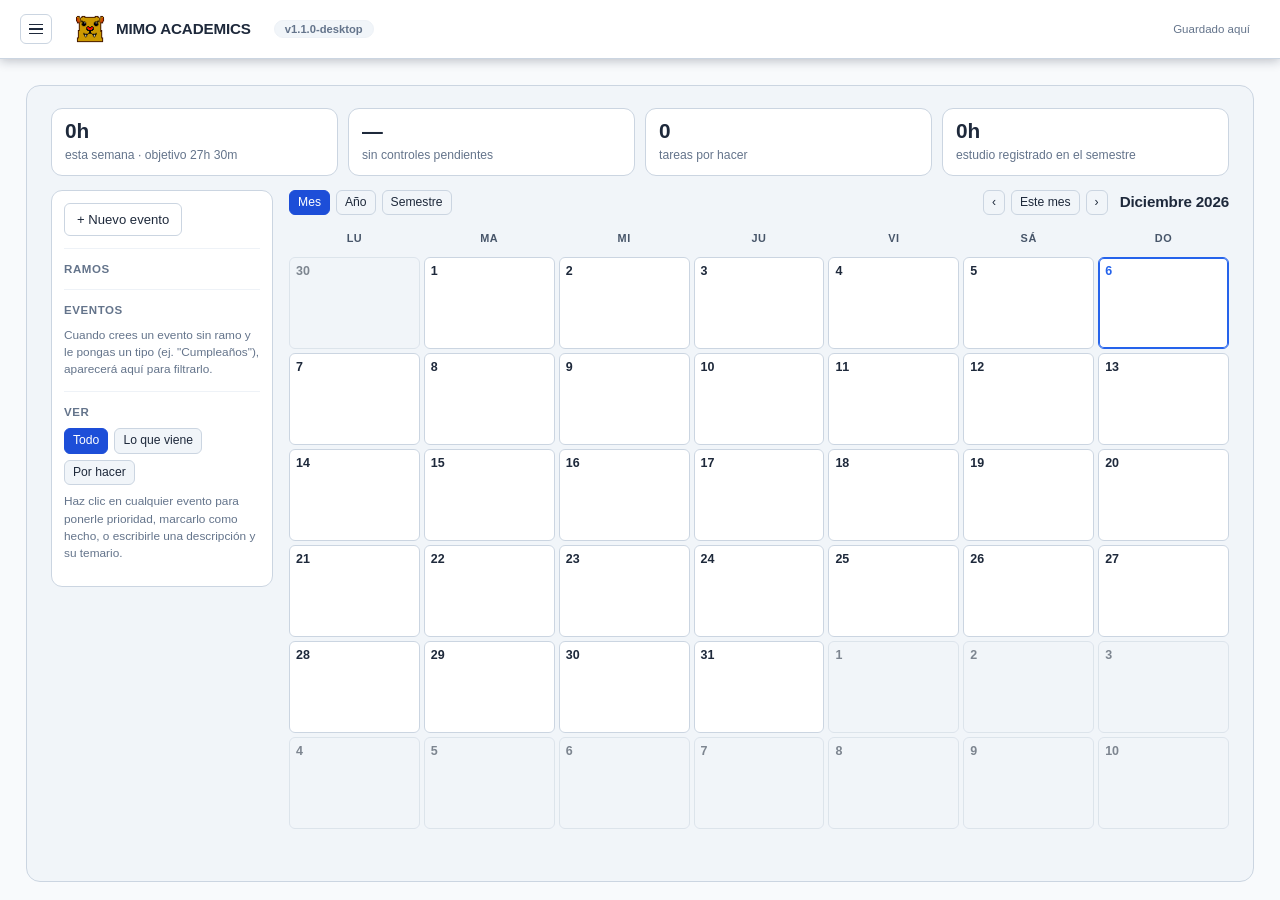
==== commit 23519ead: "Version 1.1.0-desktop: la subida y el CHANGELOG del bloque de Ajustes - index.py (repo /projects, fu" ====
--- a/index.html
+++ b/index.html
@@ -7,8 +7,8 @@
      Solo tienen efecto servida por http(s) (el lanzador); con file:// se ignoran. -->
 <link rel="manifest" href="manifest.json">
 <meta name="theme-color" content="#2563eb">
-<title>Mimo Academics 1.0.0-desktop</title>
-<!-- La version NO se escribe a mano en ningun sitio: aqui va el marcador 1.0.0-desktop y la
+<title>Mimo Academics 1.1.0-desktop</title>
+<!-- La version NO se escribe a mano en ningun sitio: aqui va el marcador 1.1.0-desktop y la
      pone el armador (mimo_config/construir/index.py) al construir, desde su unica VERSION.
      El armador escribe tambien version.json. Subir de version = cambiar UNA linea: VERSION.
      #datos-version[data-local], mas abajo, lleva el MISMO marcador; de ahi lo lee el semaforo
@@ -1775,8 +1775,8 @@
             <!-- El motor de la VERSION (leido por 06-actualizar.js y 06-arranque.js). El semaforo
                  decorativo se retiro: era muerto. La cara visible es #gen-version y el tag de la cabecera. -->
             <div hidden id="av-version-oculta">
-              <div id="datos-version" data-local="1.0.0-desktop" data-repo="billibu-n/mimo-app"
-                   data-version="1.0.0-desktop" hidden></div>
+              <div id="datos-version" data-local="1.1.0-desktop" data-repo="billibu-n/mimo-app"
+                   data-version="1.1.0-desktop" hidden></div>
               <div class="semaforo" id="barra-version">
                 <span class="sf-punto" id="bv-punto"></span>
                 <span class="sf-txt"><span class="sf-tit" id="bv-etq">comprobando</span>
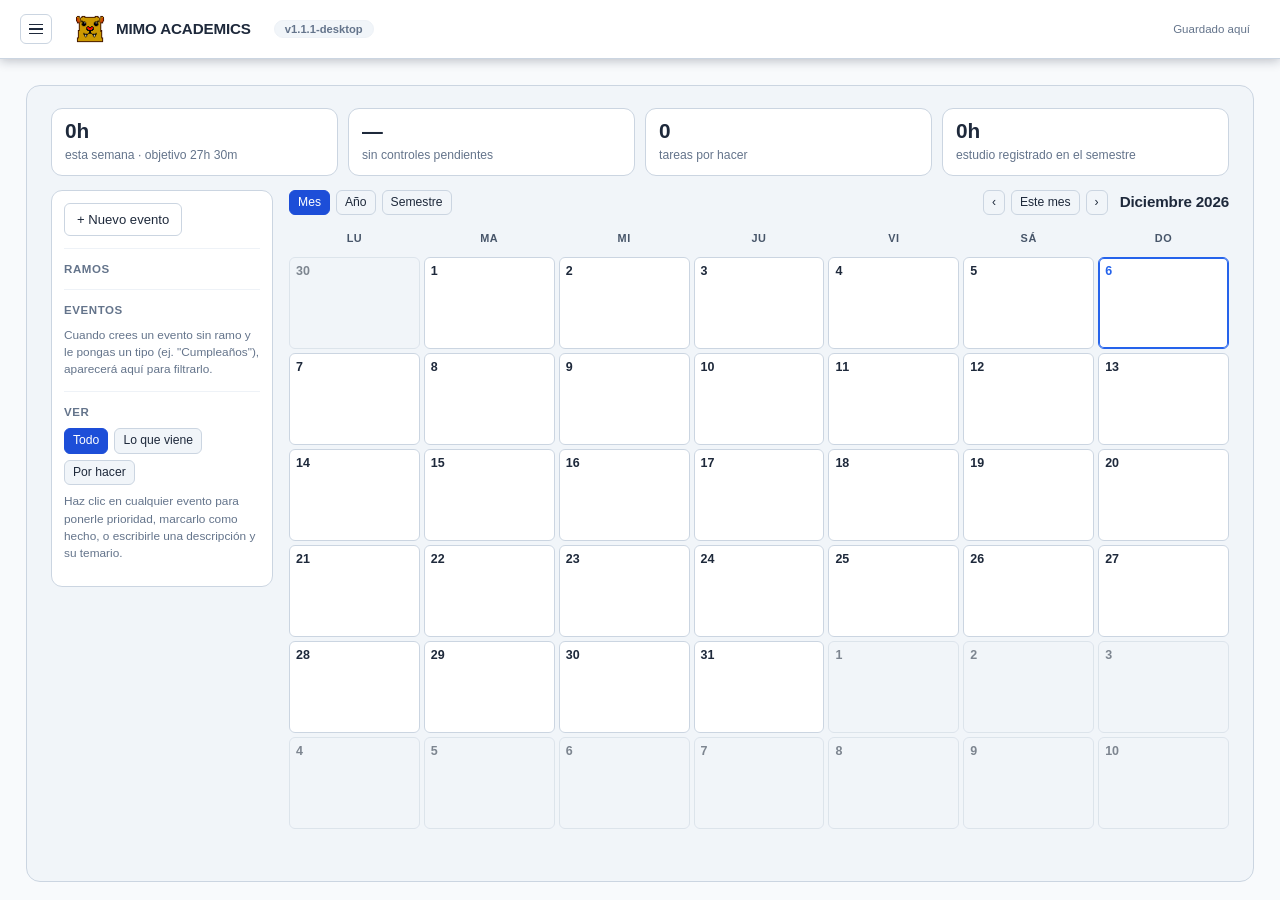
==== commit 51af975e: "Tiempo 1.1.1: el total con aire, hoy arriba y los segundos que ya no se pierden - El total del dia p" ====
--- a/index.html
+++ b/index.html
@@ -7,8 +7,8 @@
      Solo tienen efecto servida por http(s) (el lanzador); con file:// se ignoran. -->
 <link rel="manifest" href="manifest.json">
 <meta name="theme-color" content="#2563eb">
-<title>Mimo Academics 1.1.0-desktop</title>
-<!-- La version NO se escribe a mano en ningun sitio: aqui va el marcador 1.1.0-desktop y la
+<title>Mimo Academics 1.1.1-desktop</title>
+<!-- La version NO se escribe a mano en ningun sitio: aqui va el marcador 1.1.1-desktop y la
      pone el armador (mimo_config/construir/index.py) al construir, desde su unica VERSION.
      El armador escribe tambien version.json. Subir de version = cambiar UNA linea: VERSION.
      #datos-version[data-local], mas abajo, lleva el MISMO marcador; de ahi lo lee el semaforo
@@ -1415,8 +1415,6 @@
         </div>
         <div class="reloj" id="crono-reloj">00:00:00</div>
         <div id="crono-extra"></div>
-        <div class="campo"><span>Duración del temporizador (minutos)</span>
-          <input type="number" id="crono-objetivo" min="1" max="600" step="1" value="25" style="width:100%"></div>
 
         <!-- Configuracion del pomodoro: visible solo en ese modo. -->
         <div class="pomo-config" id="pomo-config" hidden>
@@ -1758,7 +1756,7 @@
             <div class="ren">
               <div class="ren-txt"><div class="ren-tit">Actualización</div></div>
               <div class="ren-ctl filtros">
-                <span id="gen-version" style="color:var(--muted);font-size:.78rem">v1.0.0</span>
+                <span id="gen-version" style="color:var(--muted);font-size:.78rem">1.1.1-desktop</span>
                 <button type="button" class="mini" id="bv-buscar">Buscar</button>
               </div>
             </div>
@@ -1775,8 +1773,8 @@
             <!-- El motor de la VERSION (leido por 06-actualizar.js y 06-arranque.js). El semaforo
                  decorativo se retiro: era muerto. La cara visible es #gen-version y el tag de la cabecera. -->
             <div hidden id="av-version-oculta">
-              <div id="datos-version" data-local="1.1.0-desktop" data-repo="billibu-n/mimo-app"
-                   data-version="1.1.0-desktop" hidden></div>
+              <div id="datos-version" data-local="1.1.1-desktop" data-repo="billibu-n/mimo-app"
+                   data-version="1.1.1-desktop" hidden></div>
               <div class="semaforo" id="barra-version">
                 <span class="sf-punto" id="bv-punto"></span>
                 <span class="sf-txt"><span class="sf-tit" id="bv-etq">comprobando</span>
@@ -2152,6 +2150,11 @@
           <div class="g-cuerpo">
             <div id="avanzado"></div>
           </div>
+          <!-- LA MAQUETA de la malla. Va FUERA de #avanzado, a todo el ancho y debajo de las
+               filas: asi no compite por el espacio con las etiquetas ni da problema en pantallas
+               estrechas (boceto B aprobado). La pinta pintarMaquetaMalla(), que la llama
+               renderAvanzado() y el puente del borrador cuando el usuario cambia algo. -->
+          <div class="av-maqueta" id="av-maqueta"></div>
           <div class="aj-pie"><button class="btn suave" type="button" data-cerrar>Cerrar</button></div>
         </div>
 
@@ -2226,6 +2229,7 @@
 <script src="js/ajustes/10-colaborar.js"></script>
 <script src="js/comun/09-pwa.js"></script>
 <script src="js/comun/11-avisos.js"></script>
+<script src="js/comun/12-contexto.js"></script>
 <script src="js/comun/06-arranque.js"></script>
 <script src="js/comun/10a-carpeta-tauri.js"></script>
 <script src="js/comun/10b-migracion-tauri.js"></script>
--- a/css/general.css
+++ b/css/general.css
@@ -361,6 +361,21 @@
         font-size:.8rem;padding:4px 9px;transition:background-color var(--t) var(--curva),color var(--t) var(--curva)}
 .quitar:hover{background:var(--bad);color:var(--bg)}
 .vacio{color:var(--muted);font-size:.8rem;padding:6px 0}
+/* Pastillas de ramo del detalle de la malla (Antes necesitas / Este ramo desbloquea).
+   No tenian regla propia: se dibujaban en linea, una pegada a la otra (medido: 0 px entre
+   pastillas), y los codigos se leian como una sola palabra. Ahora son pastillas separadas y
+   llevan el color del estado del ramo, el mismo que el nodo en la malla. */
+.pt-chips{display:flex;flex-wrap:wrap;gap:8px;align-items:center}
+.pt-chip{display:inline-flex;align-items:center;padding:4px 10px;border-radius:999px;
+         border:1px solid var(--line);background:var(--sup2);font-size:.8rem;line-height:1.3;
+         cursor:pointer;white-space:nowrap;transition:filter var(--t) var(--curva)}
+.pt-chip:hover{filter:brightness(.95)}
+.pt-chip.aprobado{background:var(--malla-aprobado-bg);border-color:var(--malla-aprobado-bd);color:var(--malla-aprobado-fg)}
+.pt-chip.curso{background:var(--malla-curso-bg);border-color:var(--malla-curso-bd);color:var(--malla-curso-fg)}
+.pt-chip.disponible{background:var(--malla-disponible-bg);border-color:var(--malla-disponible-bd);color:var(--malla-disponible-fg)}
+.pt-chip.bloqueado{background:var(--malla-bloqueado-bg);border-color:var(--malla-bloqueado-bd);color:var(--malla-bloqueado-fg)}
+/* La fila de botones del detalle no debe tocar el ultimo apartado (medido: quedaban al ras, 0 px). */
+#malla-detalle .bloque + .fila{margin-top:14px}
 .uno-de{display:flex;align-items:center;flex-wrap:wrap;gap:4px;margin-top:6px;
   font-size:.74rem;color:var(--muted)}
 .uno-de .o{font-weight:700;padding:0 2px}
@@ -524,7 +539,15 @@
   text-transform:uppercase;letter-spacing:.05em;border-top:1px solid var(--line2)}
 .dia-titulo:first-of-type{border-top:0;margin-top:0}
 .sesion.total{border-bottom:0;color:var(--muted);font-size:.8rem}
-.sesion.total .h{color:var(--fg)}
+.sesion.total .h{color:var(--fg);padding-left:12px}
+/* El dia de HOY, arriba y destacado: recuadro con el acento de la seccion. El resto de dias de
+   la semana van debajo, con su epigrafe, mas apagados. Antes todo era una lista corrida. */
+.hoy-caja{border:1px solid var(--ac);border-radius:var(--r-md);background:var(--hoy-bg);padding:10px 12px 4px}
+.hoy-tit{display:flex;justify-content:space-between;align-items:baseline;gap:12px;margin-bottom:2px}
+.hoy-tit b{color:var(--ac-fuerte);font-size:.86rem}
+.hoy-tit .h{font-variant-numeric:tabular-nums;font-weight:700;color:var(--ac-fuerte);padding-left:12px}
+.resto-tit{margin:16px 0 4px;font-size:.74rem;font-weight:700;text-transform:uppercase;
+           letter-spacing:.05em;color:var(--muted)}
 .destino{background:var(--info-bg);border:1px solid #93c5fd;border-radius:var(--r-md);padding:8px 11px;font-size:.8rem;
          margin-bottom:10px}
 .mini.peligro{color:var(--bad);border-color:#fecaca}
@@ -746,6 +769,21 @@
 .av-muestra{border:1px solid var(--line);border-radius:var(--r-sm);padding:7px 10px;display:flex;gap:8px;
   align-items:center;flex-wrap:wrap;font-size:.76rem;color:var(--muted)}
 .av-muestra i{width:52px;height:20px;border-radius:5px;border:1px solid var(--line);display:inline-block}
+/* Ventana de Malla (aprobada 2026-09-30): las casillas de la fila "Detalles" y la MAQUETA, que va
+   a todo el ancho debajo de las filas de controles. Los nodos toman su color, forma y tamano del
+   estado real de los ajustes (los pinta renderAvanzado con estilo en linea). */
+.av-check{display:inline-flex;align-items:center;gap:6px;font-size:.82rem;color:var(--fg)}
+.av-maqueta{margin-top:12px;border:1px solid var(--line);border-radius:var(--r-sm);
+  background:var(--sup3);padding:11px 13px}
+.av-maq-cab{display:flex;justify-content:space-between;align-items:baseline;gap:10px;flex-wrap:wrap;
+  margin-bottom:9px}
+.av-maq-cab b{font-size:.85rem}
+.av-maq-cab span{font-size:.74rem;color:var(--muted)}
+.av-maq-rej{display:grid;grid-template-columns:repeat(4,1fr);gap:9px}
+@media (max-width:640px){.av-maq-rej{grid-template-columns:repeat(2,1fr)}}
+.av-maq-nodo{display:flex;justify-content:space-between;align-items:center;gap:8px;border-style:solid}
+.av-maq-nombre{font-weight:600}
+.av-maq-ratio{opacity:.75;font-variant-numeric:tabular-nums;font-size:.72rem}
 .nav.on,
 .mini.on,
 .btn.primario,
@@ -774,6 +812,12 @@
                   background:transparent;color:var(--fg);font:inherit;font-size:.82rem;
                   text-align:left;cursor:pointer}
 .menu-suma .ms-op:hover,.menu-suma .ms-op:focus{background:var(--sup2);outline:none}
+/* El MISMO menu lo usa ahora el boton derecho de toda la app (comun/12-contexto.js): la opcion que
+   ya esta en ese estado se marca, la que borra va en color de peligro, y las rayas separan grupos. */
+.menu-suma .ms-op.on{color:var(--ac);font-weight:600}
+.menu-suma .ms-op.ms-peligro{color:var(--bad)}
+.menu-suma .ms-op.ms-peligro:hover,.menu-suma .ms-op.ms-peligro:focus{background:var(--bad-suave)}
+.menu-suma .ms-sep{height:1px;margin:5px 6px;background:var(--line2)}
 
 /* La columna Meta de la tabla: la meta de esa semana en concreto.
    En blanco = se usa la meta base, y se ve en gris para que no parezca un dato olvidado. Cuando la
@@ -1699,4 +1743,25 @@
 .cal-mes-cel .dot{position:absolute;bottom:2px;left:50%;transform:translateX(-50%);
   width:4px;height:4px;border-radius:50%;background:var(--ac)}
 @media (max-width:980px){ #cl-anio{grid-template-columns:repeat(2,1fr)} }
-@media (max-width:640px){ #cl-anio{grid-template-columns:1fr} }+@media (max-width:640px){ #cl-anio{grid-template-columns:1fr} }
+
+/* Secciones de la carrera: antes era UNA fila sin rotulos donde el nombre se estiraba a lo ancho
+   y la sigla quedaba en 76 px (su propio texto salia cortado). Con etiqueta sobre cada campo y
+   anchos proporcionales, cada cosa se lee y se entiende. Los campos no se cortan a media palabra:
+   el nombre ajusta y, si no cabe, se recorta con puntos (ellipsis), nunca a la mitad. */
+.campo-sec{display:grid;grid-template-columns:minmax(0,1fr) 110px 96px 130px auto;
+           gap:8px 12px;align-items:end;padding:10px 0;border-bottom:1px solid var(--line2)}
+.campo-sec:last-child{border-bottom:0}
+.campo-sec label{display:flex;flex-direction:column;gap:5px;min-width:0;
+                 font-size:.72rem;text-transform:uppercase;letter-spacing:.04em;color:var(--muted2)}
+.campo-sec .cs-nombre{min-width:0}
+.campo-sec .sec-nombre{width:100%}
+.campo-sec .sec-sigla{width:100%;text-align:center;text-transform:uppercase;letter-spacing:.06em}
+.campo-sec .sec-color{width:100%;height:38px;padding:2px;cursor:pointer}
+.campo-sec .sec-rango{display:block;line-height:38px;font-size:.82rem;color:var(--muted);
+                      white-space:nowrap;overflow:hidden;text-overflow:ellipsis}
+.campo-sec.nueva{margin-top:12px}
+@media (max-width:720px){
+  .campo-sec{grid-template-columns:1fr}
+  .campo-sec .sec-rango{line-height:1.4}
+}
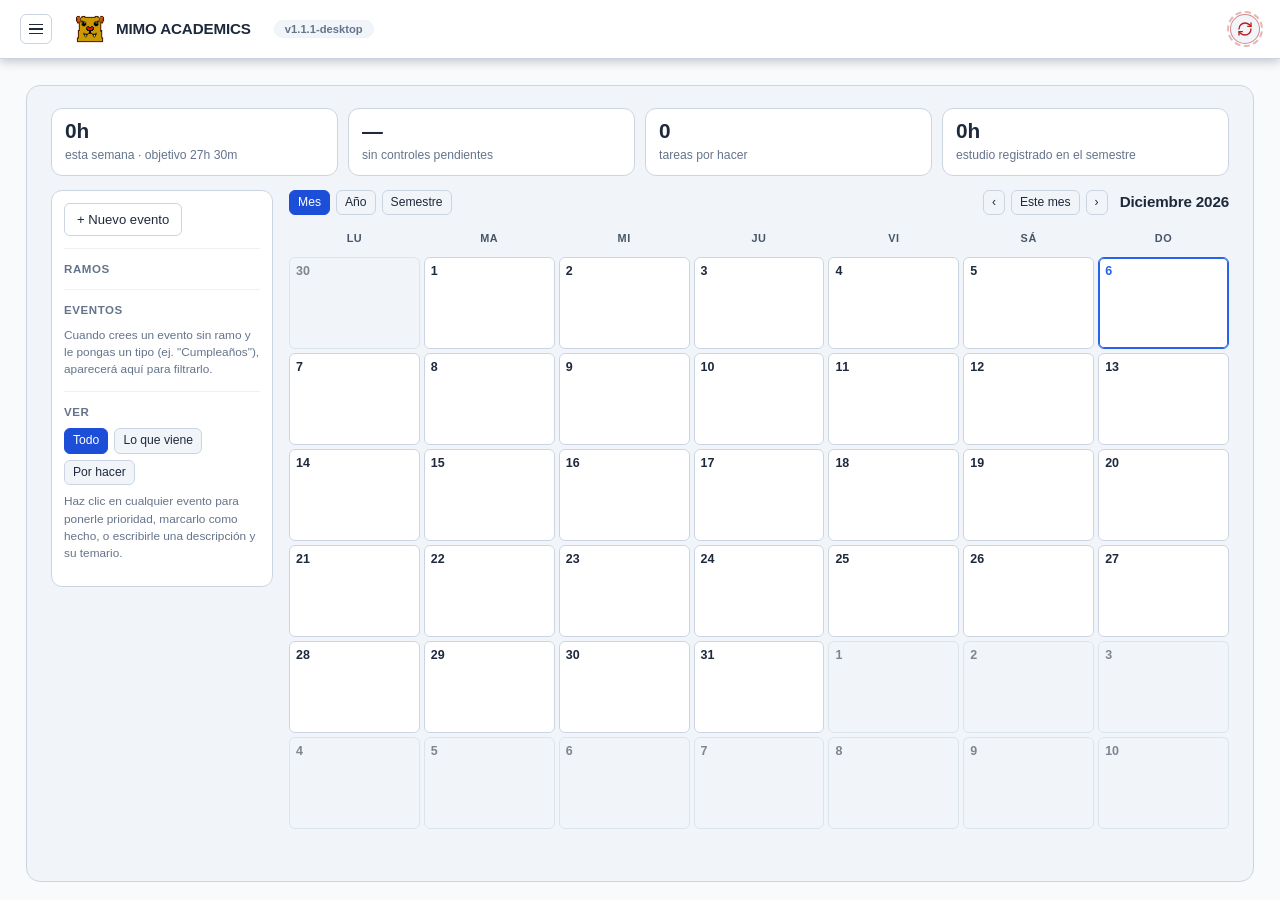
==== commit f53fe338: "Cabecera y panel 1.1.1: boton de sincronizacion con semaforo, version que actualiza al pulsar, y la " ====
--- a/index.html
+++ b/index.html
@@ -1174,18 +1174,21 @@
     </button>
     <div class="marca"><img class="marca-ic" src="iconos/icon-64.png" alt="" width="30" height="30">Mimo Academics</div>
     <button class="tag-version" id="bv-tag" title="Comprobar si estás al día">v…</button>
-    <span class="guardado" id="chip-guardado">Guardado aquí</span>
+    <button class="btn-sync" id="btn-sync" type="button" title="Sincronizar ahora">
+      <span class="anillo" aria-hidden="true"></span>
+      <svg class="ic" aria-hidden="true"><use href="#ACC-07"></use></svg>
+    </button>
   </header>
 
   <aside class="lateral">
     <nav class="navs">
-      <button class="nav on" data-seccion="calendario"><svg class="ic" aria-hidden="true"><use href="#TIE-28"></use></svg>Calendario</button>
-      <button class="nav" data-seccion="estudio"><svg class="ic" aria-hidden="true"><use href="#EDI-03"></use></svg>Estudio</button>
-      <button class="nav" data-seccion="malla"><svg class="ic" aria-hidden="true"><use href="#INT-28"></use></svg>Malla</button>
-      <button class="nav" data-seccion="notas"><svg class="ic" aria-hidden="true"><use href="#EDI-02"></use></svg>Ramos</button>
-      <button class="nav" data-seccion="tiempo"><svg class="ic" aria-hidden="true"><use href="#TIE-03"></use></svg>Tiempo</button>
-      <button class="nav" data-seccion="tareas"><svg class="ic" aria-hidden="true"><use href="#INT-02"></use></svg>Tareas</button>
-      <button class="nav" data-seccion="ajustes"><svg class="ic" aria-hidden="true"><use href="#ACC-03"></use></svg>Ajustes</button>
+      <button class="nav on" data-seccion="calendario"><svg class="ic" aria-hidden="true"><use href="#TIE-28"></use></svg><span data-i18n="nav.calendario">Calendario</span></button>
+      <button class="nav" data-seccion="estudio"><svg class="ic" aria-hidden="true"><use href="#EDI-03"></use></svg><span data-i18n="nav.estudio">Estudio</span></button>
+      <button class="nav" data-seccion="malla"><svg class="ic" aria-hidden="true"><use href="#INT-28"></use></svg><span data-i18n="nav.malla">Malla</span></button>
+      <button class="nav" data-seccion="notas"><svg class="ic" aria-hidden="true"><use href="#EDI-02"></use></svg><span data-i18n="nav.notas">Ramos</span></button>
+      <button class="nav" data-seccion="tiempo"><svg class="ic" aria-hidden="true"><use href="#TIE-03"></use></svg><span data-i18n="nav.tiempo">Tiempo</span></button>
+      <button class="nav" data-seccion="tareas"><svg class="ic" aria-hidden="true"><use href="#INT-02"></use></svg><span data-i18n="nav.tareas">Tareas</span></button>
+      <button class="nav" data-seccion="ajustes"><svg class="ic" aria-hidden="true"><use href="#ACC-03"></use></svg><span data-i18n="nav.ajustes">Ajustes</span></button>
     </nav>
     <div class="acciones">
       <button class="btn acc primario" id="btn-nuevo-sem">+ Semestre</button>
--- a/css/general.css
+++ b/css/general.css
@@ -1019,7 +1019,12 @@
   grid-template-columns:var(--ancho-barra,176px) minmax(0,1fr);
   grid-template-rows:auto 1fr;
   grid-template-areas:"cabecera cabecera" "lateral contenido";
-  height:100vh;
+  /* La medida de la ventana, corregida por el zoom de "Tamaño de la fuente" (02-avanzados.js pone
+     --zoom). El `zoom` agranda TAMBIEN `100vh`, asi que a secas medía `alto_real * zoom`: el
+     armazon pasaba a ser mas alto que la ventana y lo de abajo (el bloque de Semestre) se salia y
+     quedaba cortado. Dividiendo por el factor, vuelve a medir la ventana de verdad. El valor de
+     reserva es 1, para que sin el JS siga midiendo una pantalla. */
+  height:calc(100vh / var(--zoom, 1));
   overflow:hidden;
   transition:grid-template-columns 220ms cubic-bezier(.22,1,.36,1);
 }
@@ -1032,15 +1037,39 @@
   padding:11px 20px;border-bottom:1px solid var(--line);background:var(--sup);
   color:var(--fg);
 }
-.g1 .b1 .guardado{margin-left:auto;color:var(--muted)}
+/* ---- boton de SINCRONIZACION de la cabecera (sustituye al texto "Guardado aqui") ----
+   Un circulito con el icono de refrescar. El color dice el estado y el icono gira mientras
+   sincroniza. Ocupa el sitio del texto viejo: se va a la derecha con margin-left:auto. */
+.g1 .b1 .btn-sync{margin-left:auto;position:relative;width:30px;height:30px;border-radius:50%;
+  padding:0;display:inline-flex;align-items:center;justify-content:center;cursor:pointer;
+  border:1px solid var(--line2);background:var(--sup2);color:var(--muted);
+  transition:color 140ms ease-out,border-color 140ms ease-out}
+.g1 .b1 .btn-sync .ic{width:16px;height:16px}
+.g1 .b1 .btn-sync .anillo{position:absolute;inset:-4px;border-radius:50%;border:2px solid transparent;
+  pointer-events:none}
+.g1 .b1 .btn-sync:hover{border-color:var(--ac-fuerte);color:var(--fg)}
+.g1 .b1 .btn-sync.ok{color:var(--ok);border-color:color-mix(in srgb,var(--ok) 45%,transparent)}
+.g1 .b1 .btn-sync.ok .anillo{border-color:color-mix(in srgb,var(--ok) 28%,transparent)}
+.g1 .b1 .btn-sync.tarde{color:var(--warn);border-color:color-mix(in srgb,var(--warn) 50%,transparent)}
+.g1 .b1 .btn-sync.tarde .anillo{border-color:color-mix(in srgb,var(--warn) 32%,transparent)}
+.g1 .b1 .btn-sync.falta{color:var(--bad);border-color:color-mix(in srgb,var(--bad) 50%,transparent)}
+.g1 .b1 .btn-sync.falta .anillo{border-color:color-mix(in srgb,var(--bad) 32%,transparent);
+  border-style:dashed}
+/* Mientras sincroniza: una vuelta COMPLETA de 360 sobre su propio centro. */
+.g1 .b1 .btn-sync.girando .ic{animation:mimo-vuelta 900ms linear infinite}
+@keyframes mimo-vuelta{from{transform:rotate(0)}to{transform:rotate(360deg)}}
+@media (prefers-reduced-motion:reduce){.g1 .b1 .btn-sync.girando .ic{animation:none}}
 .marca{display:flex;align-items:center;font-weight:650;font-size:.95rem;letter-spacing:-.01em}
 .tag-version{font-size:.7rem;font-weight:650;border-radius:999px;padding:2px 10px;cursor:pointer;
   border:1px solid var(--line2);background:var(--sup2);color:var(--muted);white-space:nowrap;
   transition:background 140ms ease-out,color 140ms ease-out,border-color 140ms ease-out}
 .tag-version:hover{border-color:var(--ac-fuerte);color:var(--fg)}
-.tag-version.al-dia{color:var(--ok);border-color:var(--malla-aprobado, var(--ok))}
-.tag-version.nueva{color:var(--warn);border-color:var(--warn)}
+.tag-version.al-dia{color:var(--ok);border-color:color-mix(in srgb,var(--ok) 45%,transparent);
+  background:color-mix(in srgb,var(--ok) 10%,var(--sup))}
+.tag-version.nueva{color:var(--warn);border-color:color-mix(in srgb,var(--warn) 50%,transparent);
+  background:color-mix(in srgb,var(--warn) 10%,var(--sup))}
 .tag-version.mal{color:var(--bad);border-color:var(--bad)}
+.tag-version[disabled]{opacity:.7;cursor:progress}
 
 /* ---- la barra lateral y sus botones ---------------------------------------- */
 .g1 .lateral{
@@ -1057,6 +1086,12 @@
      ultimas acciones quedaban cortadas. Siendo hija de la fila 1fr, basta con
      llenar su fila: 'height:auto' (y el estirado por defecto de la rejilla). */
   height:auto;
+  /* Si aun asi no cupiera (fuente muy grande y ventana baja), el panel se desplaza DENTRO de si
+     mismo y el bloque de Semestre sigue siendo alcanzable. Antes era `overflow:hidden`: lo que
+     sobraba se cortaba y desaparecia. `min-height:0` deja que la rejilla lo encoja. */
+  min-height:0;
+  overflow-y:auto;
+  overflow-x:hidden;
 }
 .g1.replegada .lateral{transform:translateX(-100%)}
 .g1 .navs{display:flex;flex-direction:column;gap:2px}
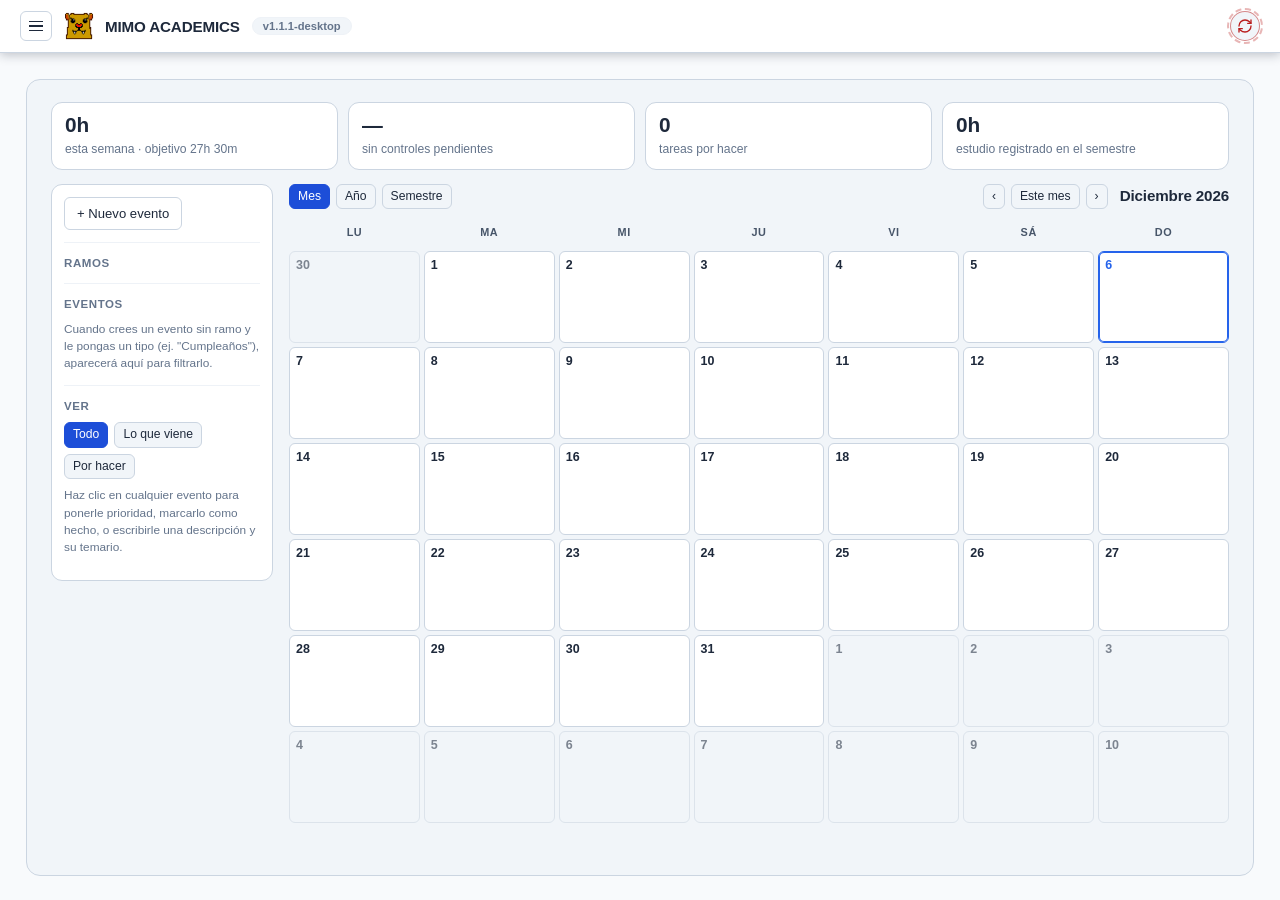
==== commit dedb7823: "El icono de Mimo es un boton: cambio al azar y un guino escondido - La marca de la esquina pasa a bo" ====
--- a/index.html
+++ b/index.html
@@ -1172,7 +1172,7 @@
     <button class="btn-menu" id="btn-menu" title="Mostrar u ocultar el menú">
       <i></i><i></i><i></i>
     </button>
-    <div class="marca"><img class="marca-ic" src="iconos/icon-64.png" alt="" width="30" height="30">Mimo Academics</div>
+    <button type="button" class="marca" id="btn-mimo" title="Mimo Academics"><img class="marca-ic" id="mimo-ic" src="iconos/icon-64.png" alt="" width="30" height="30"><span>Mimo Academics</span></button>
     <button class="tag-version" id="bv-tag" title="Comprobar si estás al día">v…</button>
     <button class="btn-sync" id="btn-sync" type="button" title="Sincronizar ahora">
       <span class="anillo" aria-hidden="true"></span>
@@ -2233,6 +2233,7 @@
 <script src="js/comun/09-pwa.js"></script>
 <script src="js/comun/11-avisos.js"></script>
 <script src="js/comun/12-contexto.js"></script>
+<script src="js/comun/13-marca-juego.js"></script>
 <script src="js/comun/06-arranque.js"></script>
 <script src="js/comun/10a-carpeta-tauri.js"></script>
 <script src="js/comun/10b-migracion-tauri.js"></script>
--- a/css/general.css
+++ b/css/general.css
@@ -1059,7 +1059,12 @@
 .g1 .b1 .btn-sync.girando .ic{animation:mimo-vuelta 900ms linear infinite}
 @keyframes mimo-vuelta{from{transform:rotate(0)}to{transform:rotate(360deg)}}
 @media (prefers-reduced-motion:reduce){.g1 .b1 .btn-sync.girando .ic{animation:none}}
-.marca{display:flex;align-items:center;font-weight:650;font-size:.95rem;letter-spacing:-.01em}
+.marca{display:flex;align-items:center;font-weight:650;font-size:.95rem;letter-spacing:-.01em;
+  /* Es un BOTON (el guino de los iconos), pero tiene que seguir pareciendo la marca: sin
+     fondo, sin borde y sin relleno de boton. */
+  background:none;border:0;padding:0;font-family:inherit;color:inherit;cursor:pointer}
+.marca:hover .marca-ic{transform:scale(1.08)}
+.marca-ic{transition:transform 140ms ease-out}
 .tag-version{font-size:.7rem;font-weight:650;border-radius:999px;padding:2px 10px;cursor:pointer;
   border:1px solid var(--line2);background:var(--sup2);color:var(--muted);white-space:nowrap;
   transition:background 140ms ease-out,color 140ms ease-out,border-color 140ms ease-out}
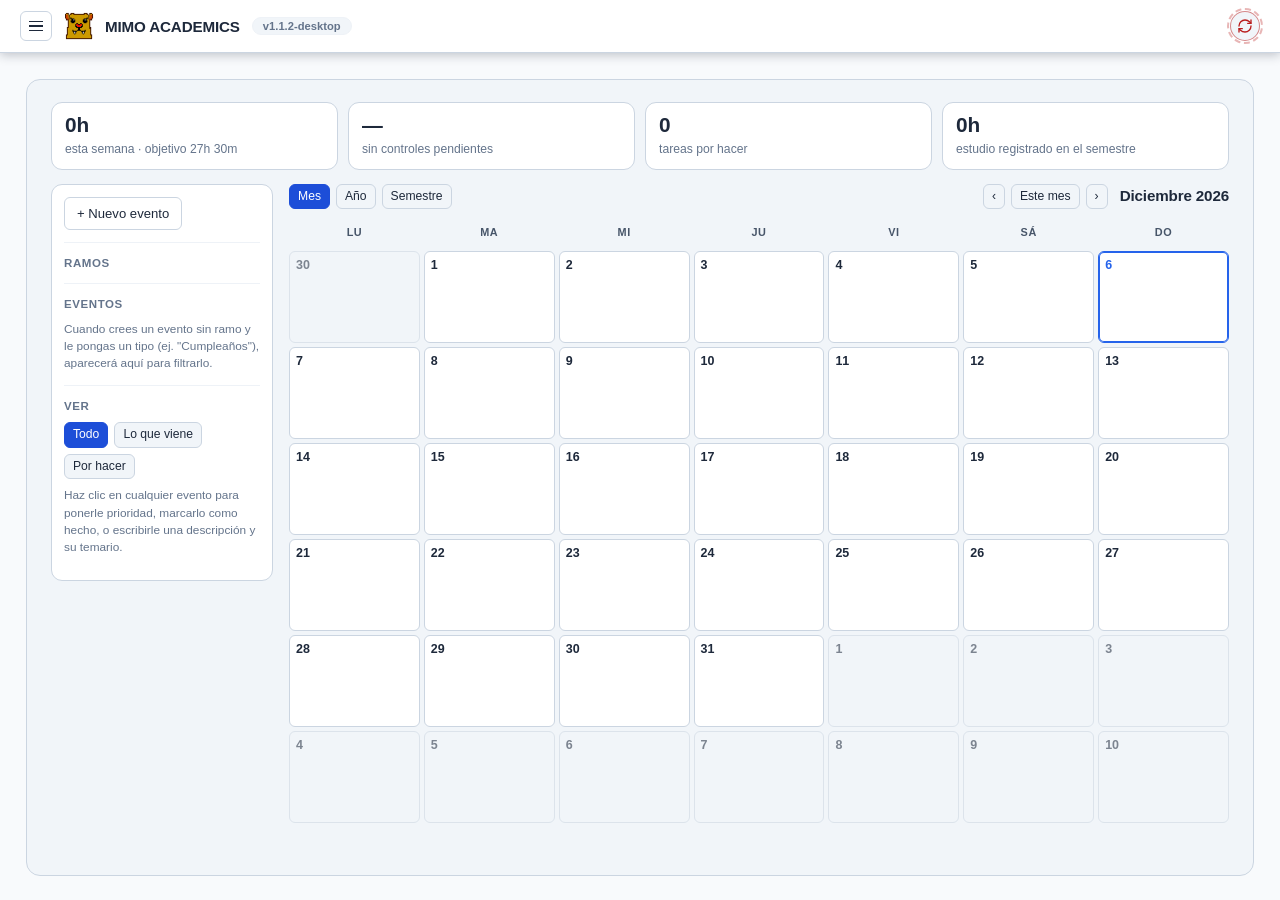
==== commit 38f1a486: "Version 1.1.2-desktop: boton de descarga en el README - El README pone arriba un boton grande de des" ====
--- a/index.html
+++ b/index.html
@@ -7,8 +7,8 @@
      Solo tienen efecto servida por http(s) (el lanzador); con file:// se ignoran. -->
 <link rel="manifest" href="manifest.json">
 <meta name="theme-color" content="#2563eb">
-<title>Mimo Academics 1.1.1-desktop</title>
-<!-- La version NO se escribe a mano en ningun sitio: aqui va el marcador 1.1.1-desktop y la
+<title>Mimo Academics 1.1.2-desktop</title>
+<!-- La version NO se escribe a mano en ningun sitio: aqui va el marcador 1.1.2-desktop y la
      pone el armador (mimo_config/construir/index.py) al construir, desde su unica VERSION.
      El armador escribe tambien version.json. Subir de version = cambiar UNA linea: VERSION.
      #datos-version[data-local], mas abajo, lleva el MISMO marcador; de ahi lo lee el semaforo
@@ -1759,7 +1759,7 @@
             <div class="ren">
               <div class="ren-txt"><div class="ren-tit">Actualización</div></div>
               <div class="ren-ctl filtros">
-                <span id="gen-version" style="color:var(--muted);font-size:.78rem">1.1.1-desktop</span>
+                <span id="gen-version" style="color:var(--muted);font-size:.78rem">1.1.2-desktop</span>
                 <button type="button" class="mini" id="bv-buscar">Buscar</button>
               </div>
             </div>
@@ -1776,8 +1776,8 @@
             <!-- El motor de la VERSION (leido por 06-actualizar.js y 06-arranque.js). El semaforo
                  decorativo se retiro: era muerto. La cara visible es #gen-version y el tag de la cabecera. -->
             <div hidden id="av-version-oculta">
-              <div id="datos-version" data-local="1.1.1-desktop" data-repo="billibu-n/mimo-app"
-                   data-version="1.1.1-desktop" hidden></div>
+              <div id="datos-version" data-local="1.1.2-desktop" data-repo="billibu-n/mimo-app"
+                   data-version="1.1.2-desktop" hidden></div>
               <div class="semaforo" id="barra-version">
                 <span class="sf-punto" id="bv-punto"></span>
                 <span class="sf-txt"><span class="sf-tit" id="bv-etq">comprobando</span>
--- a/css/general.css
+++ b/css/general.css
@@ -263,7 +263,9 @@
 .muestra-color{width:100%;height:30px;border-radius:7px;border:1px solid var(--line)}
 .atajos{display:flex;gap:4px}
 .atajos button{width:20px;height:20px;border-radius:5px;border:1px solid var(--line);cursor:pointer;padding:0}
-.modal{position:fixed;inset:0;background:rgba(15,23,42,.45);display:none;z-index:50;
+.modal{position:fixed;inset:0;background:rgba(15,23,42,.45);display:none;z-index:70; /* 70: POR ENCIMA del velo del panel (.aj-velo, 60). Con 50, un aviso pedido desde dentro de un
+     panel de Ajustes salia DEBAJO del velo: se veia el fondo oscurecido y el aviso no. Lo
+     reporto el dueno con 'Restablecer', que preguntaba desde detras del propio panel. */
        align-items:flex-start;justify-content:center;
        padding:var(--modal-top,40px) 16px 40px;overflow-y:auto}
 .modal.on{display:flex}
@@ -301,7 +303,7 @@
                     cursor:pointer;font:inherit;font-size:.8rem}
 .prioridades button.on{background:var(--fg);color:var(--sup);border-color:var(--fg)}
 .flotante{position:fixed;left:50%;bottom:22px;transform:translateX(-50%);background:#0f172a;color:#fff;
-          border-radius:999px;padding:8px 18px;font-size:.82rem;opacity:0;transition:opacity .25s;z-index:60}
+          border-radius:999px;padding:8px 18px;font-size:.82rem;opacity:0;transition:opacity .25s;z-index:75}
 .flotante.on{opacity:.95}
 .mono{font-family:ui-monospace,SFMono-Regular,Menlo,Consolas,monospace;font-size:.8rem}
 .sel{background:rgba(255,255,255,.12);color:#fff;border:1px solid rgba(255,255,255,.25);border-radius:var(--r-sm);
